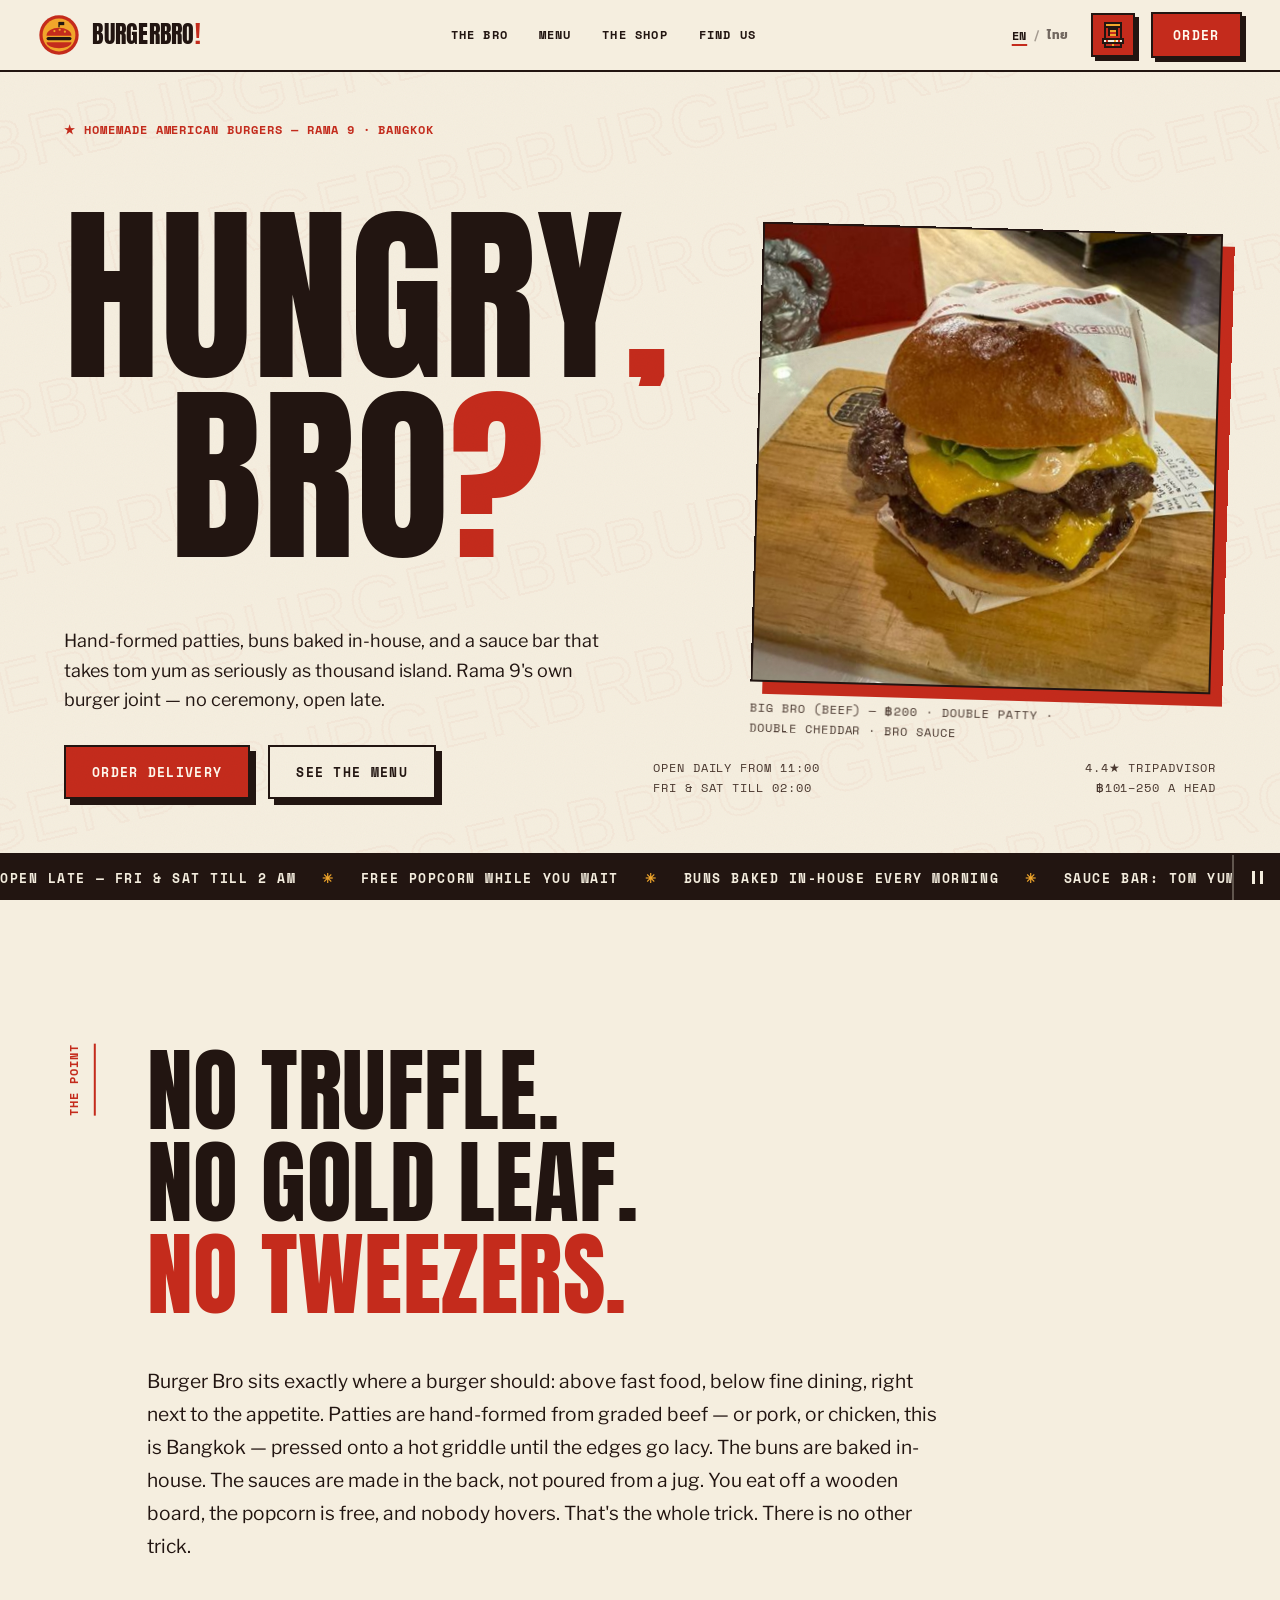
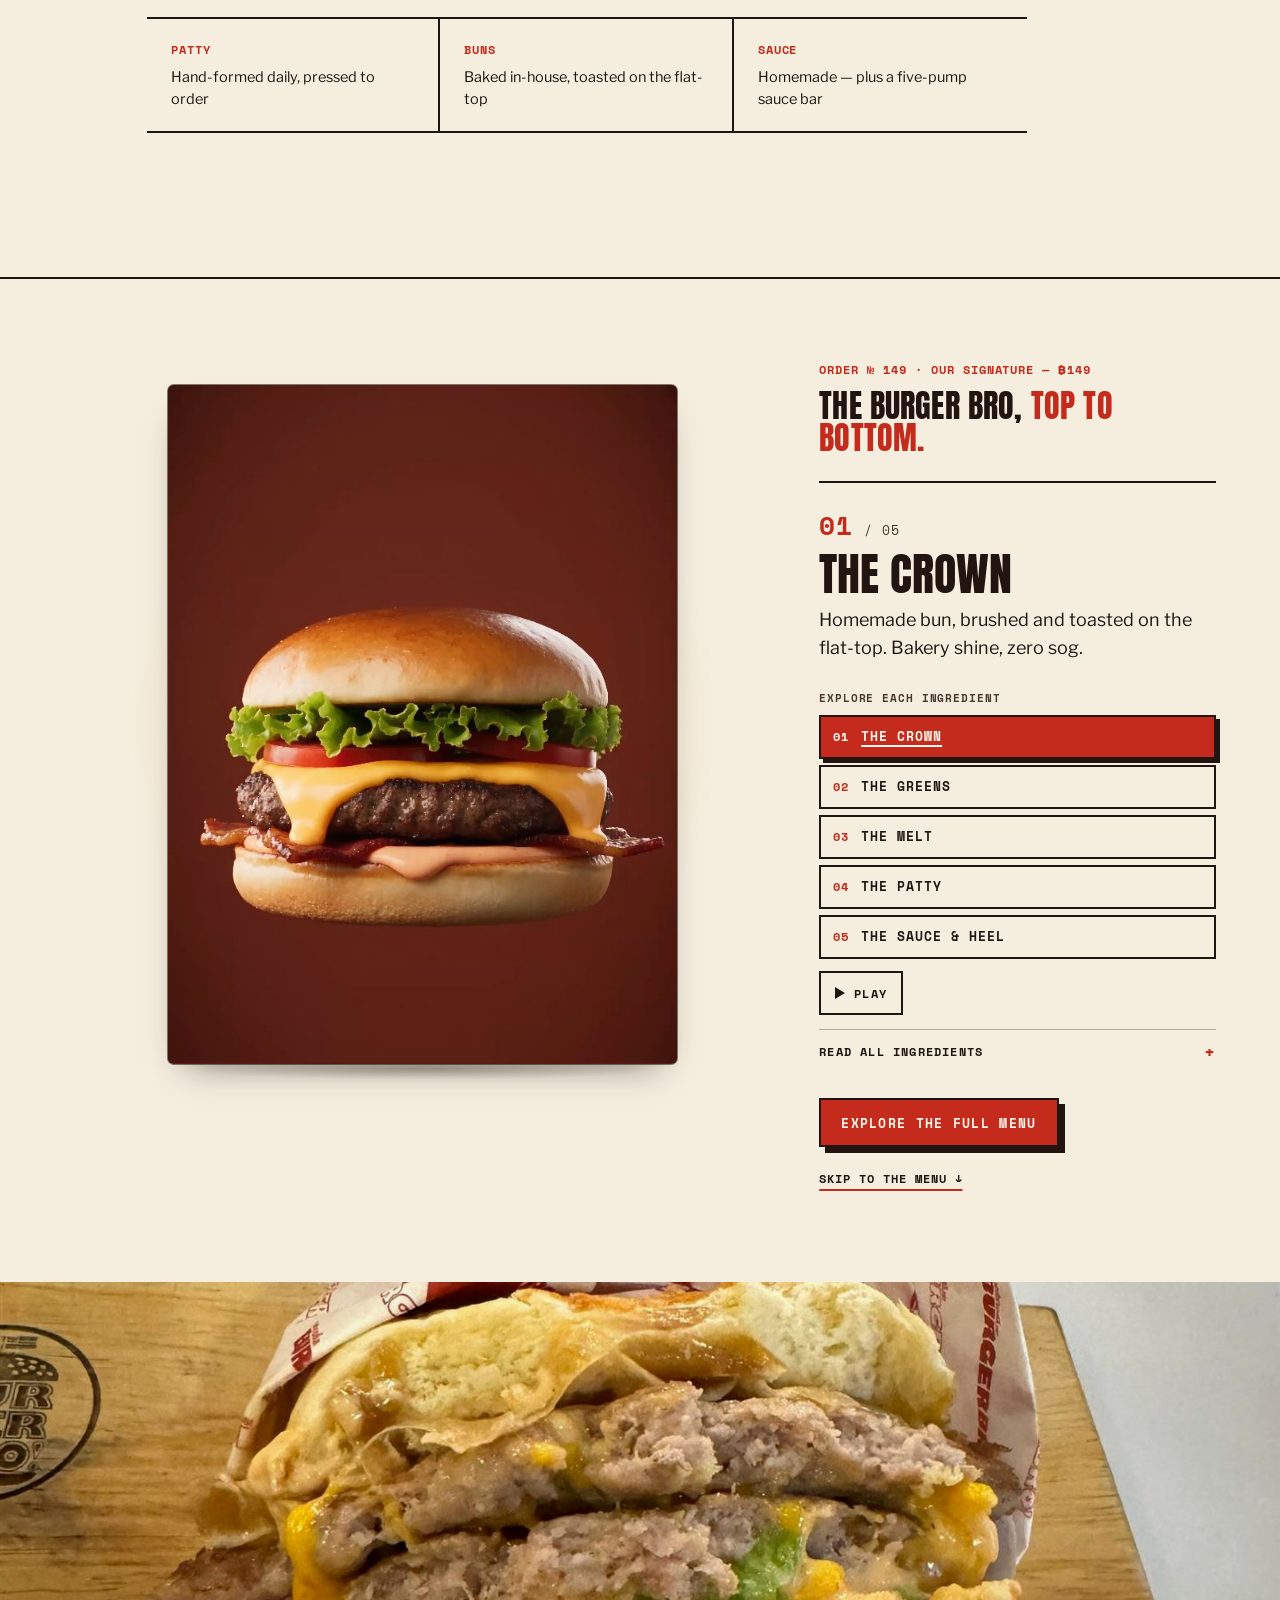
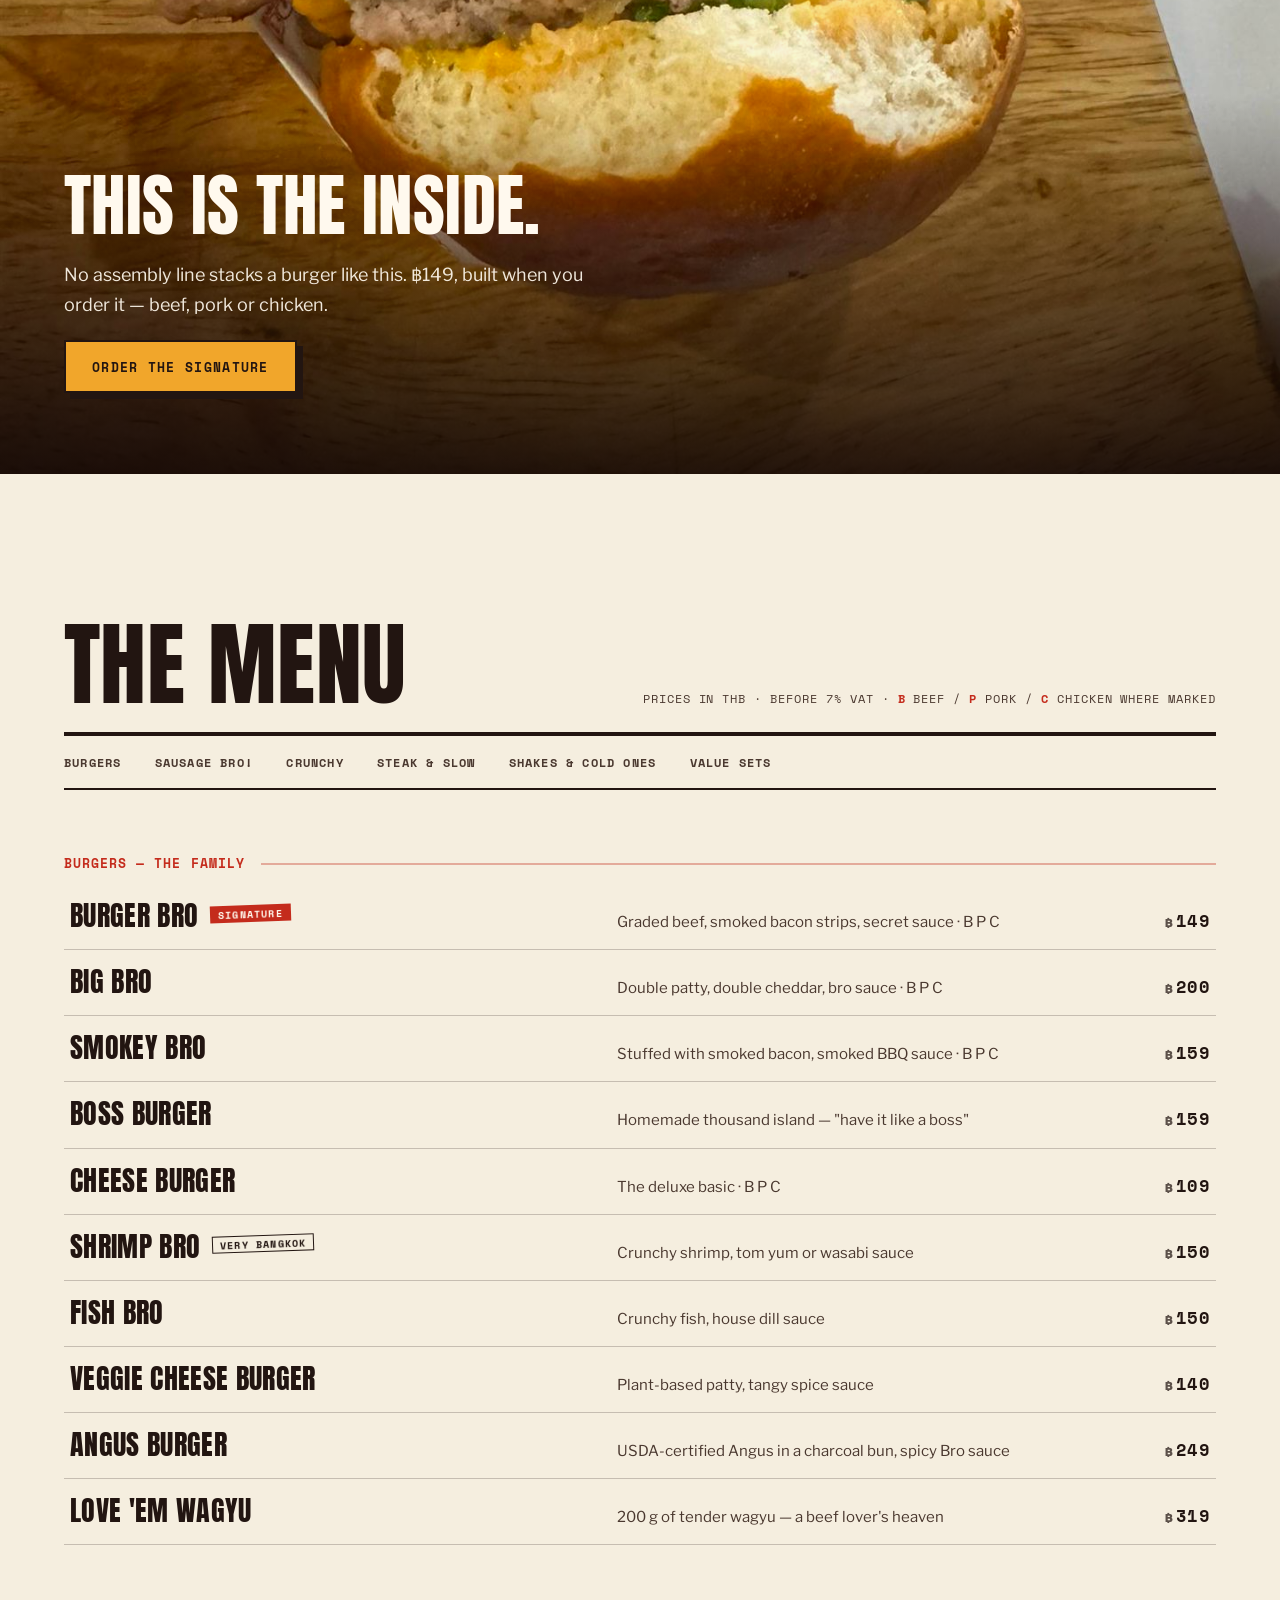
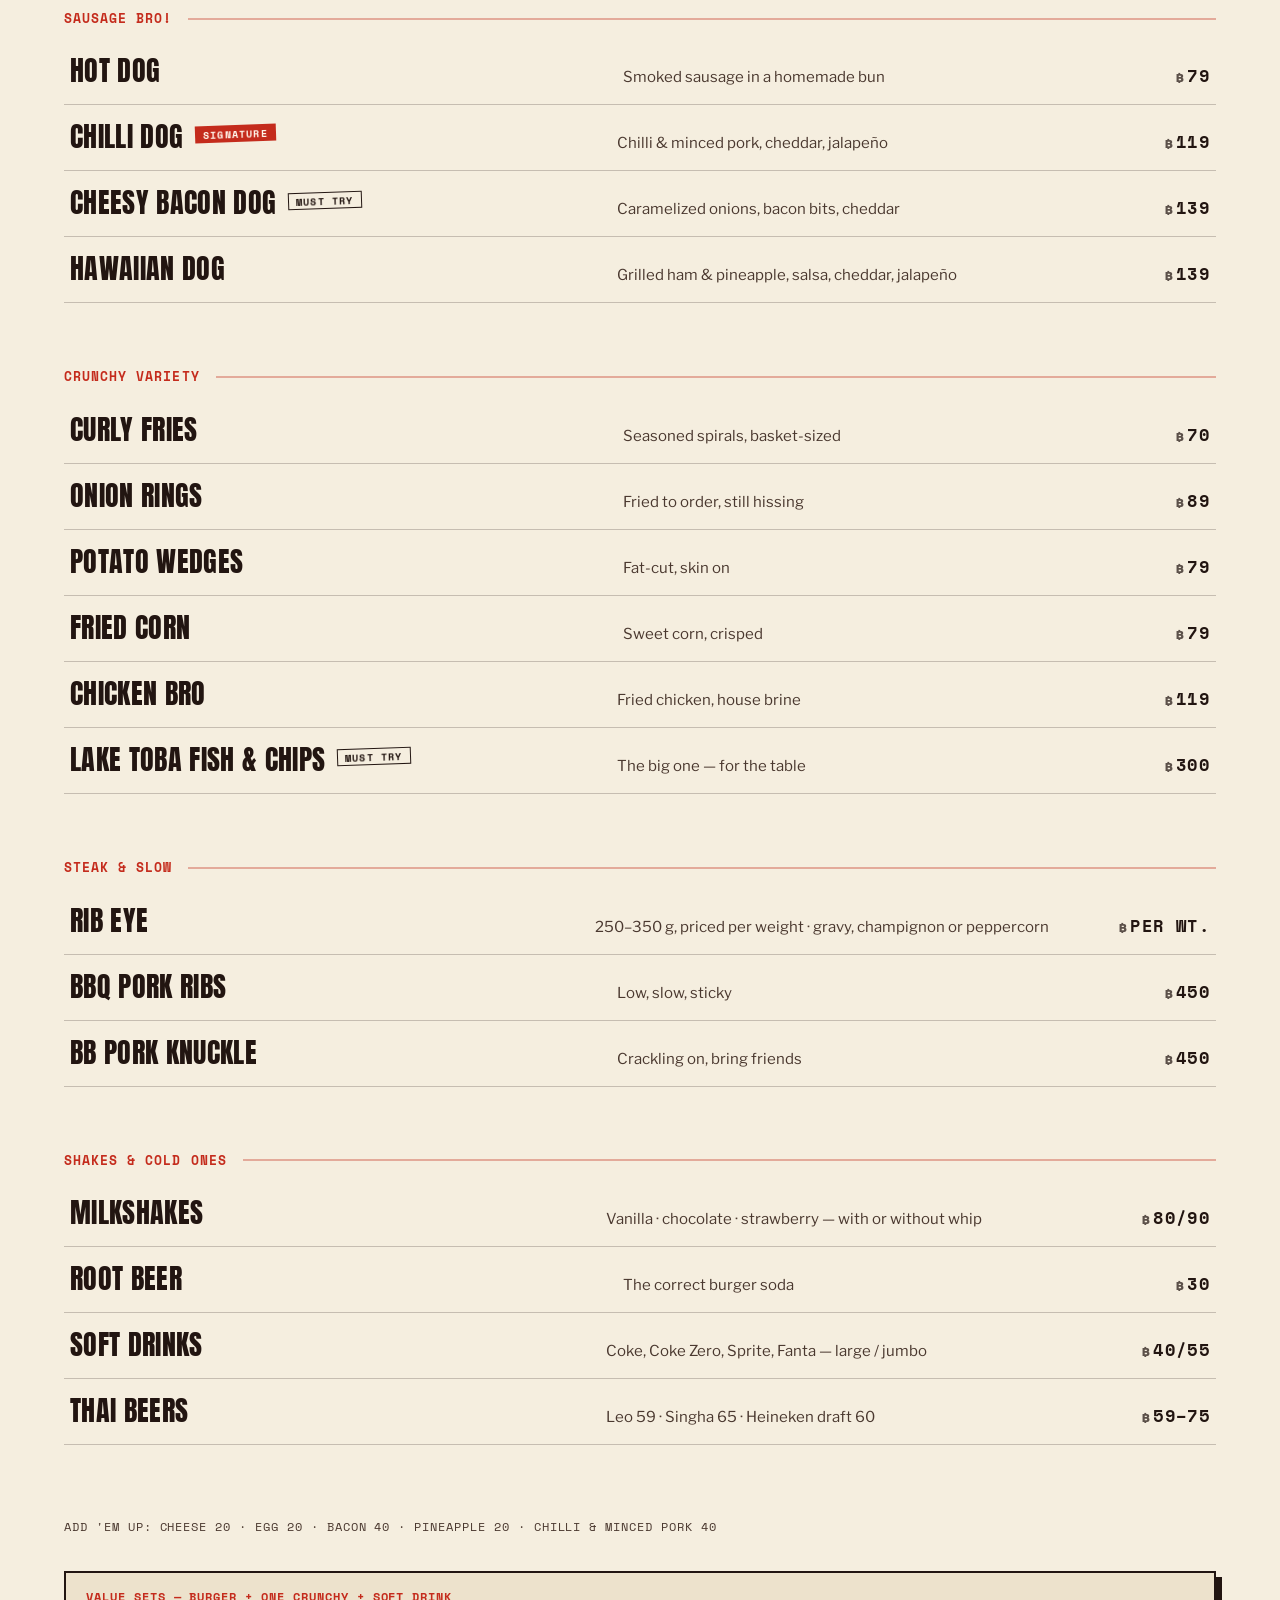
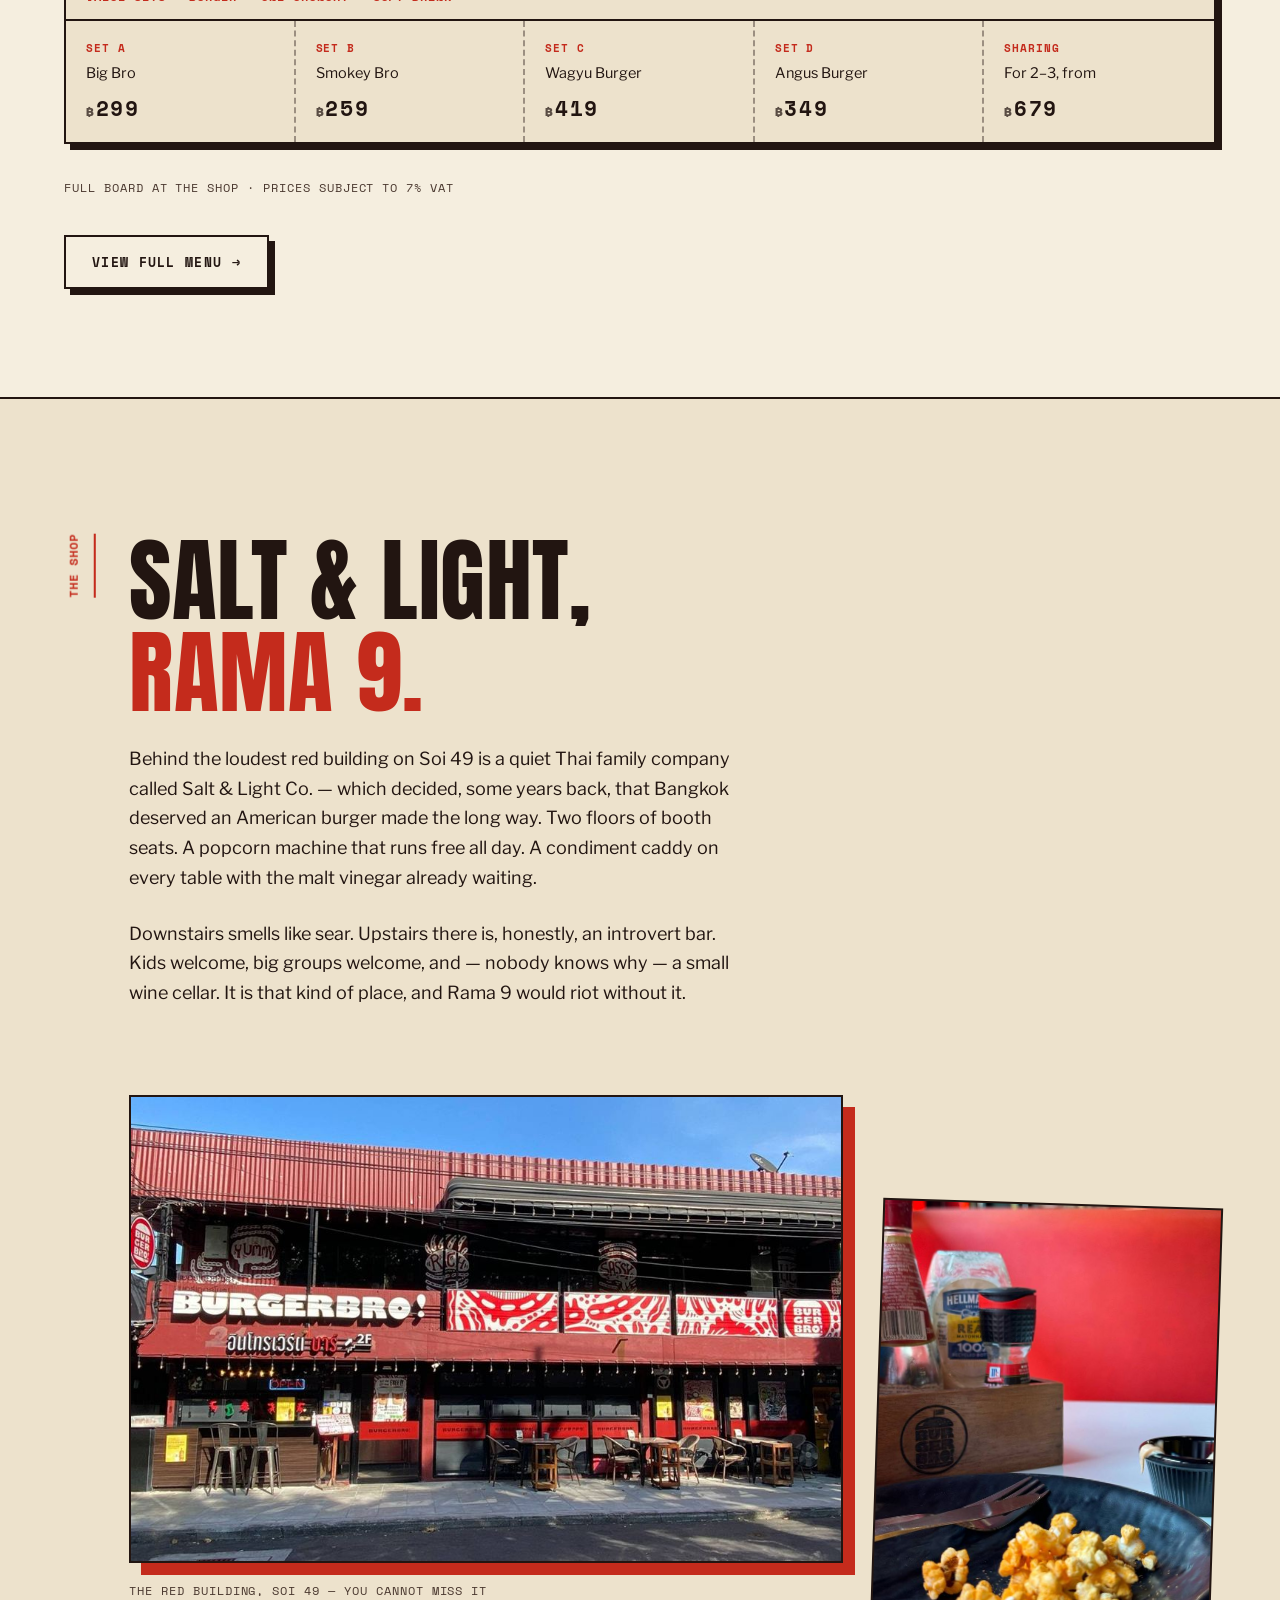
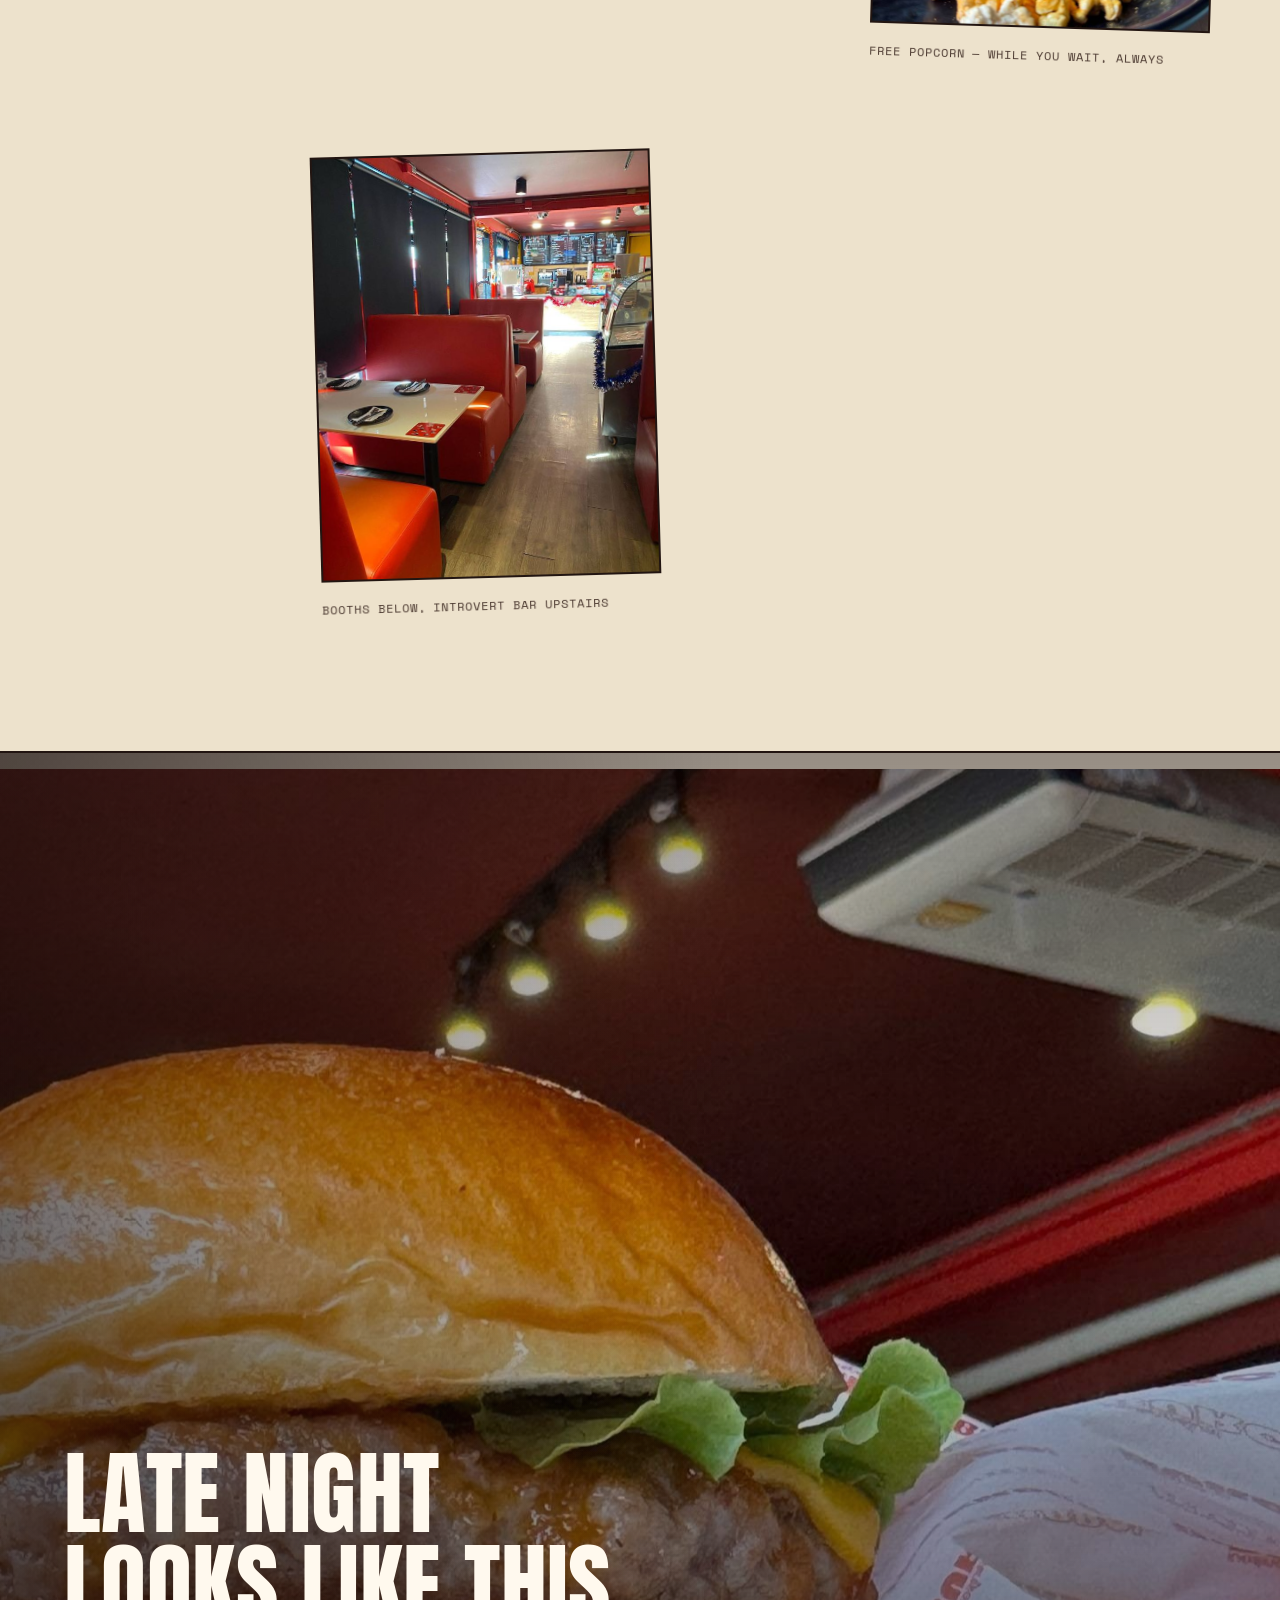
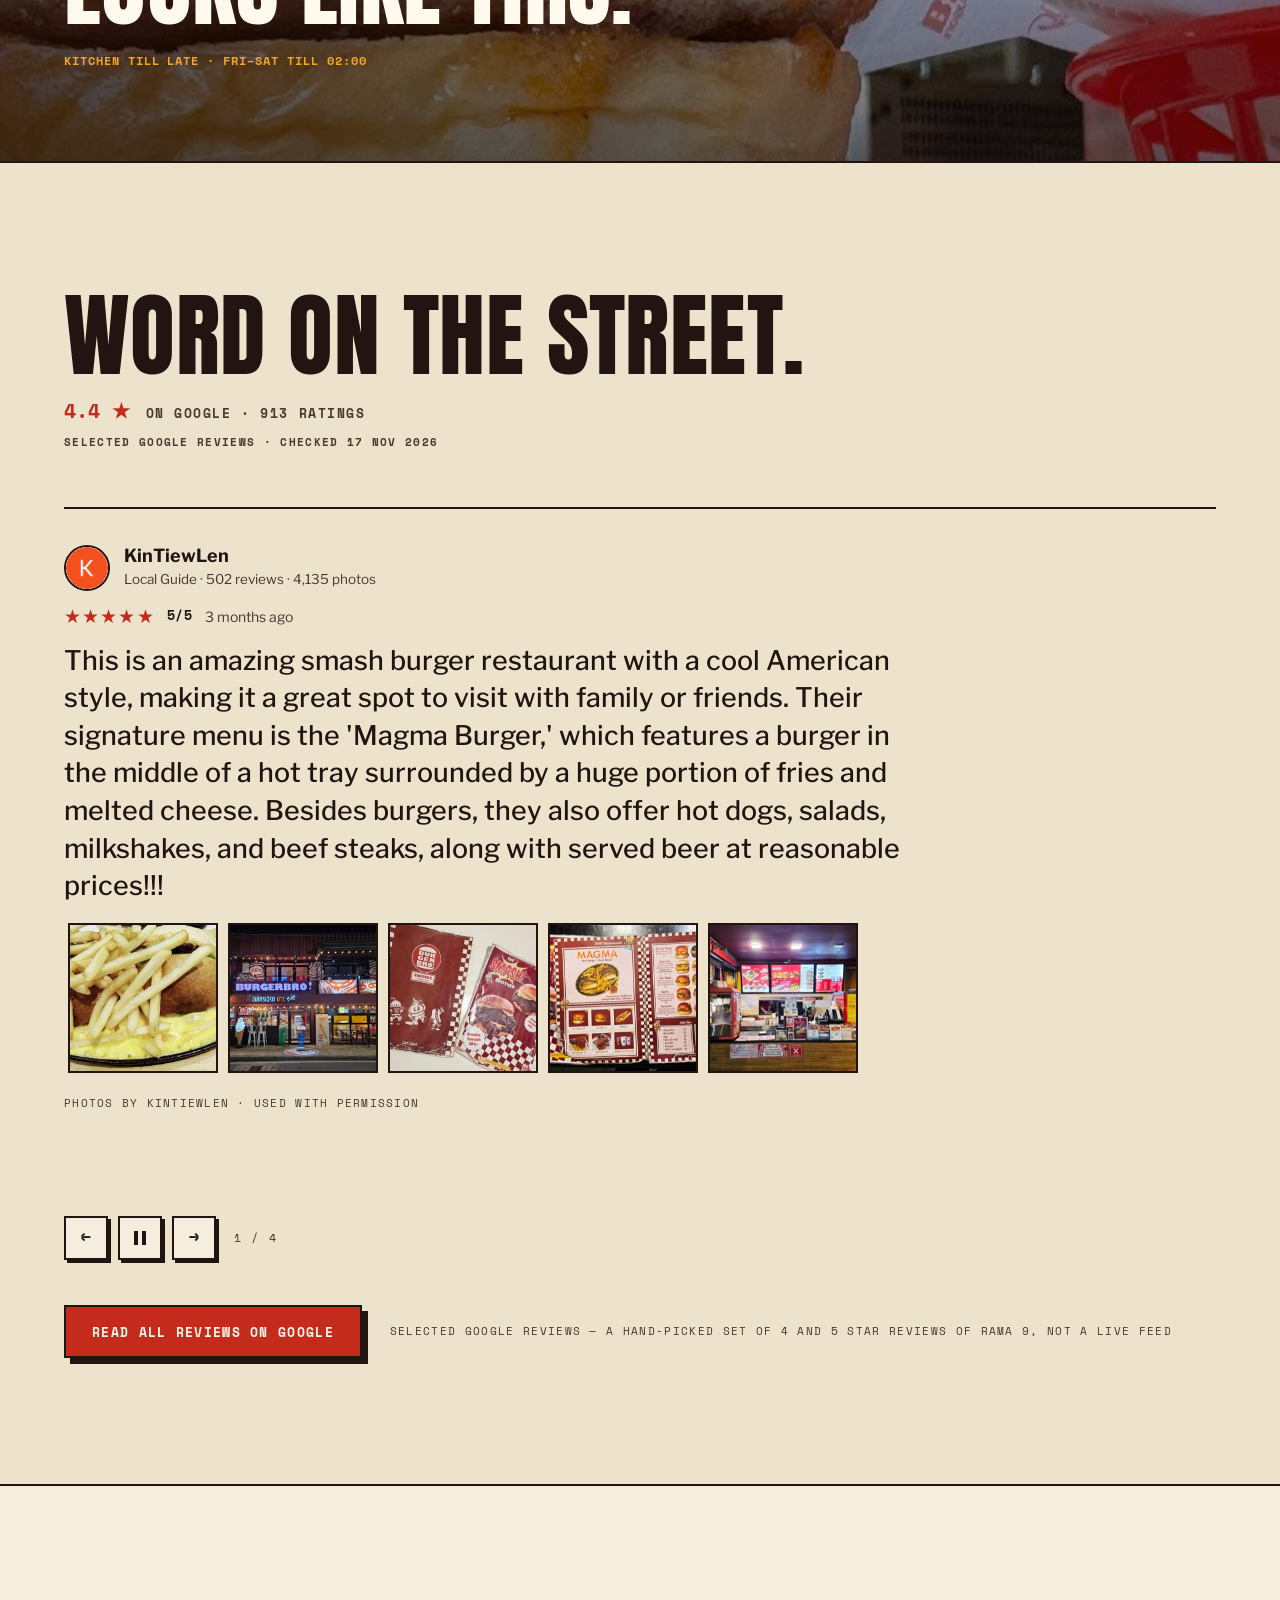
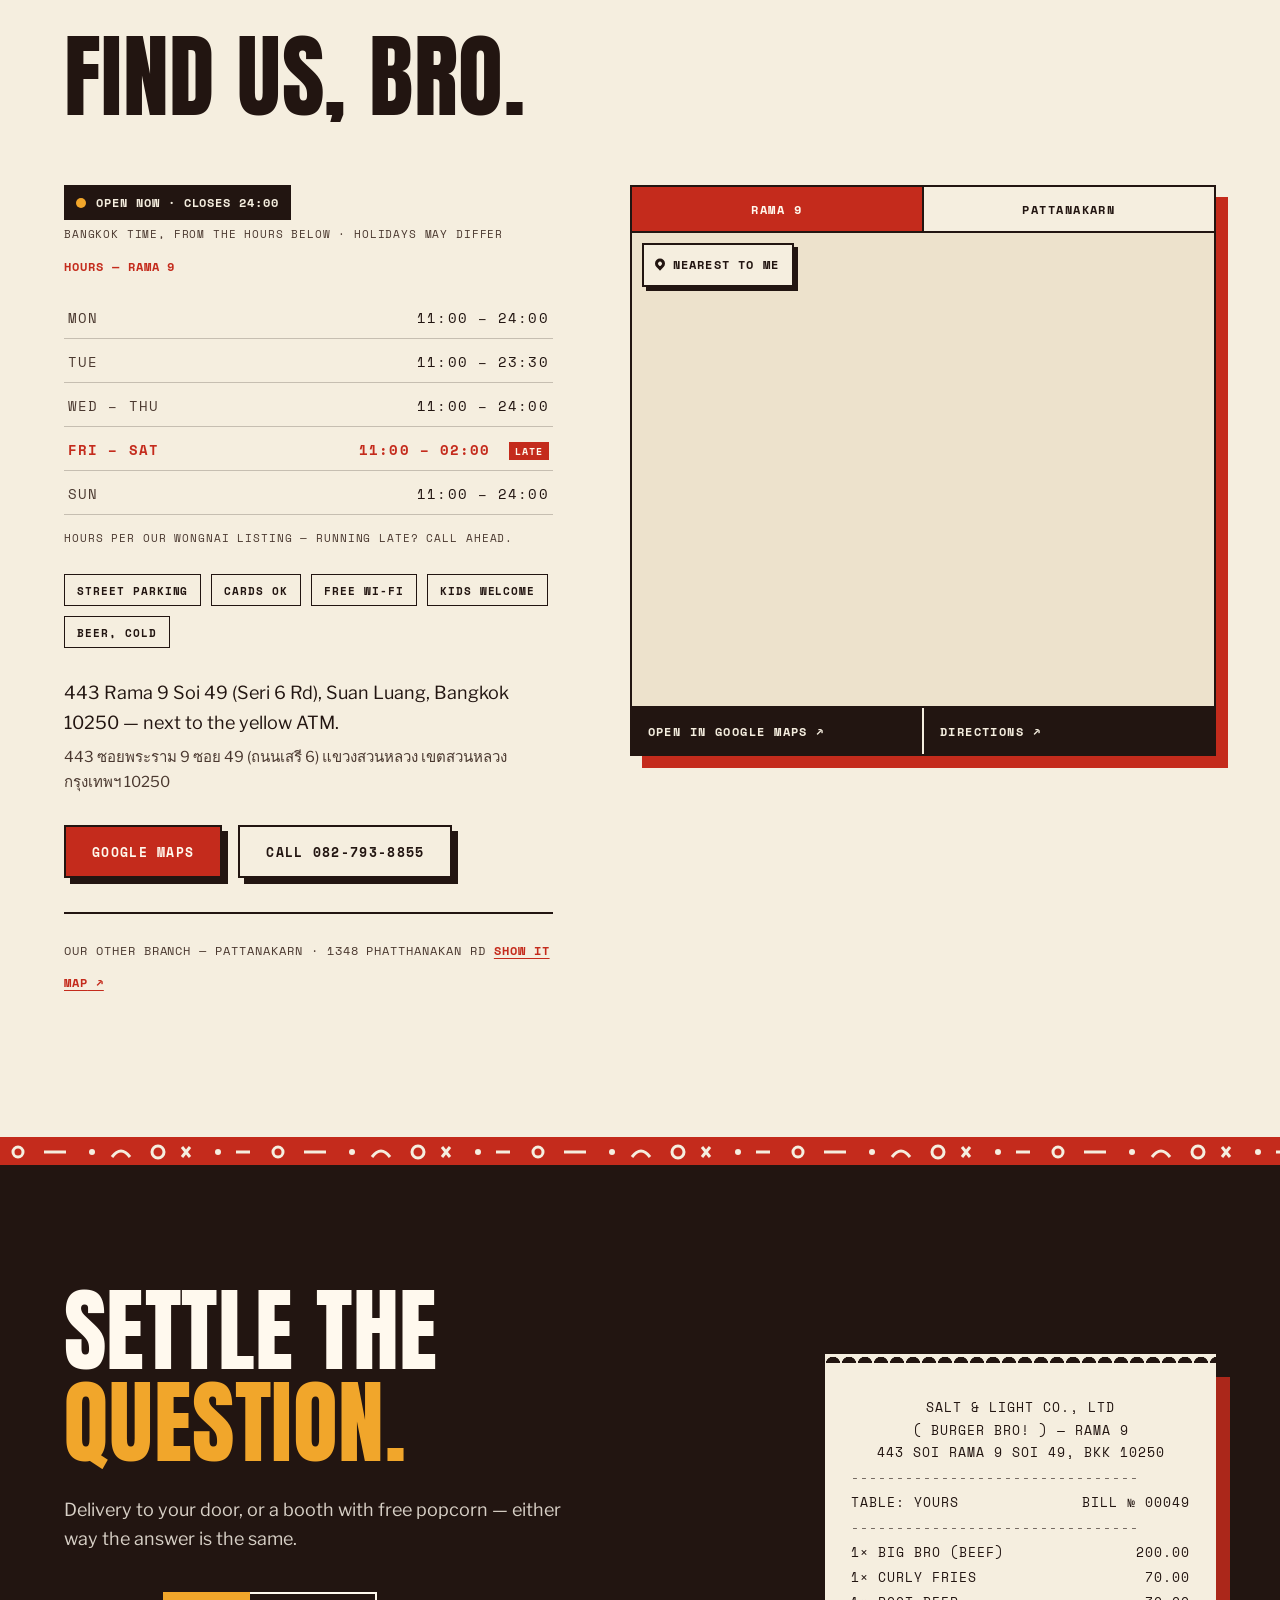
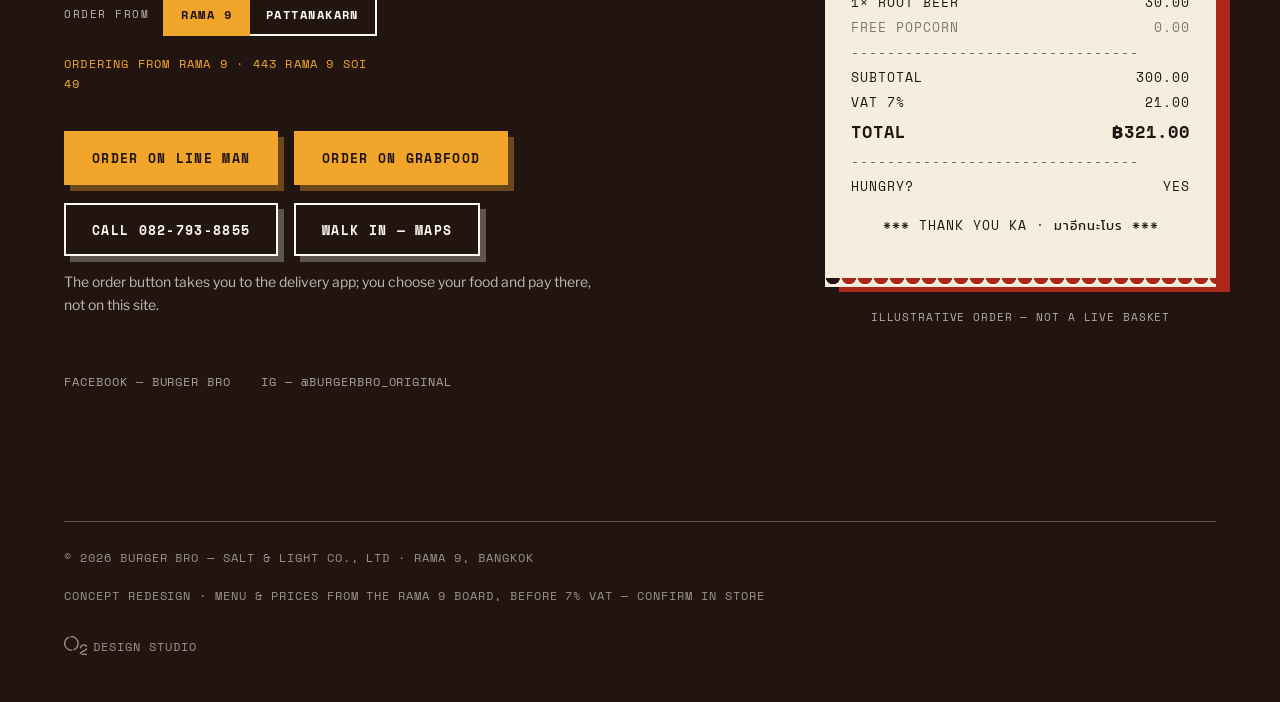
==== index.html @ cdf3b54e "Pattanakarn isn't on Grab (the owner, 21 Nov 2026): no Grab button for that branch on the home and m" ====
<!doctype html>
<html lang="en">
<head>
<meta charset="utf-8">
<meta name="bb-arcade-play" content="https://play.burgerbrobangkok.com/">
<meta name="viewport" content="width=device-width, initial-scale=1">
<meta name="color-scheme" content="light">
<title data-th="Burger Bro! เบอร์เกอร์โบร — เบอร์เกอร์อเมริกันโฮมเมด พระราม 9 และพัฒนาการ กรุงเทพฯ">Burger Bro! — homemade American burgers on Rama 9 &amp; Pattanakarn, Bangkok</title>
<meta name="description" content="Homemade American burgers on Rama 9 Soi 49 and Phatthanakan Rd, Bangkok: hand-formed patties, buns baked in-house and a five-pump sauce bar. Delivery on LINE MAN and GrabFood. Rama 9 opens daily from 11:00, Fri–Sat till 02:00." data-th="เบอร์เกอร์อเมริกันโฮมเมดในซอยพระราม 9 ซอย 49 และสาขาถนนพัฒนาการ กรุงเทพฯ เนื้อบดปั้นมือทีละก้อน ขนมปังอบเองในร้าน และซอสบาร์ห้าหัวกด สั่งเดลิเวอรีผ่าน LINE MAN และ GrabFood สาขาพระราม 9 เปิดทุกวันตั้งแต่ 11:00 ศุกร์–เสาร์ถึงตีสอง">
<meta name="theme-color" content="#F5EEDF">
<meta property="og:type" content="website">
<meta property="og:site_name" content="Burger Bro!">
<meta property="og:locale" content="en_US" data-th="th_TH">
<meta property="og:title" content="Burger Bro! — homemade American burgers, Rama 9 &amp; Pattanakarn" data-th="Burger Bro! — เบอร์เกอร์อเมริกันโฮมเมด พระราม 9 และพัฒนาการ">
<meta property="og:description" content="Hand-formed patties, buns baked in-house, and a sauce bar that takes tom yum as seriously as thousand island." data-th="เนื้อบดปั้นมือทีละก้อน ขนมปังอบเองในร้าน และซอสบาร์ที่จริงจังกับต้มยำพอ ๆ กับเทาซันด์ไอส์แลนด์">
<meta property="og:image" content="https://burgerbrobangkok.com/media/big-bro-960.jpg">
<meta property="og:image:width" content="960">
<meta property="og:image:height" content="960">
<meta property="og:image:alt" content="Big Bro double cheeseburger on Burger Bro wrapper paper" data-th="Big Bro ชีสเบอร์เกอร์เนื้อสองชั้น บนกระดาษห่อของ Burger Bro">
<meta property="og:url" content="https://burgerbrobangkok.com/" data-th="https://burgerbrobangkok.com/?lang=th">
<meta name="twitter:card" content="summary_large_image">
<link rel="icon" href="media/favicon.svg" type="image/svg+xml">
<!-- one page, two languages: English at the plain address, Thai at ?lang=th (shared/site.js sets the head lines and the canonical before paint) -->
<link rel="alternate" hreflang="en" href="https://burgerbrobangkok.com/">
<link rel="alternate" hreflang="th" href="https://burgerbrobangkok.com/?lang=th">
<link rel="alternate" hreflang="x-default" href="https://burgerbrobangkok.com/">
<!-- shared with the full menu page: the language/branch resolver, branch data and bbTrack; it also sets <html lang> before paint -->
<script src="shared/site.js"></script>
<script>
/* before first paint: mark JS as available and skip the brand loader on repeat views within the same tab session */
(function (d) {
  var e = d.documentElement;
  e.classList.add("js");
  try {
    if (sessionStorage.getItem("bb-seen")) e.classList.add("no-loader");
    else sessionStorage.setItem("bb-seen", "1");
  } catch (err) {}
})(document);
</script>
<link rel="preconnect" href="https://fonts.googleapis.com">
<link rel="preconnect" href="https://fonts.gstatic.com" crossorigin>
<link href="https://fonts.googleapis.com/css2?family=Anton&family=Kanit:wght@400;500;600;700;800&family=Libre+Franklin:wght@400;500;600;700&family=Space+Mono:wght@400;700&display=swap" rel="stylesheet">
<script type="application/ld+json">
{"@context":"https://schema.org","@graph":[{"@type":"WebSite","@id":"https://burgerbrobangkok.com/#website","name":"Burger Bro!","alternateName":["Burger Bro","เบอร์เกอร์โบร"],"url":"https://burgerbrobangkok.com/","inLanguage":["en","th"],"publisher":{"@id":"https://burgerbrobangkok.com/#brand"}},
{"@type":"Organization","@id":"https://burgerbrobangkok.com/#brand","name":"Burger Bro!","alternateName":["Burger Bro","เบอร์เกอร์โบร"],"legalName":"Salt & Light Co., Ltd.","url":"https://burgerbrobangkok.com/","sameAs":["https://www.facebook.com/BurgerbroThailand/","https://www.instagram.com/burgerbro_original/"]},
{"@type":"Restaurant","@id":"https://burgerbrobangkok.com/#rama9","url":"https://burgerbrobangkok.com/","name":"Burger Bro! Rama 9","alternateName":"เบอร์เกอร์โบร พระราม 9","servesCuisine":["American","Burgers"],"priceRange":"฿101–250","image":["https://burgerbrobangkok.com/media/big-bro.jpg","https://burgerbrobangkok.com/media/bro-inside.jpg"],"hasMenu":"https://burgerbrobangkok.com/menu/","parentOrganization":{"@id":"https://burgerbrobangkok.com/#brand"},"acceptsReservations":false,"telephone":"+66-82-793-8855","address":{"@type":"PostalAddress","streetAddress":"443 Rama 9 Soi 49 (Seri 6 Rd), Suan Luang","addressLocality":"Bangkok","postalCode":"10250","addressCountry":"TH"},"geo":{"@type":"GeoCoordinates","latitude":13.7437797,"longitude":100.6320785},"hasMap":"https://maps.google.com/?cid=4340520789969302256","openingHoursSpecification":[{"@type":"OpeningHoursSpecification","dayOfWeek":["Monday","Wednesday","Thursday","Sunday"],"opens":"11:00","closes":"00:00"},
{"@type":"OpeningHoursSpecification","dayOfWeek":"Tuesday","opens":"11:00","closes":"23:30"},
{"@type":"OpeningHoursSpecification","dayOfWeek":["Friday","Saturday"],"opens":"11:00","closes":"02:00"}]},
{"@type":"Restaurant","@id":"https://burgerbrobangkok.com/#pattanakarn","url":"https://burgerbrobangkok.com/","name":"Burger Bro! Pattanakarn","alternateName":"เบอร์เกอร์โบร พัฒนาการ","servesCuisine":["American","Burgers"],"priceRange":"฿101–250","image":["https://burgerbrobangkok.com/media/big-bro.jpg","https://burgerbrobangkok.com/media/bro-inside.jpg"],"hasMenu":"https://burgerbrobangkok.com/menu/","parentOrganization":{"@id":"https://burgerbrobangkok.com/#brand"},"acceptsReservations":false,"address":{"@type":"PostalAddress","streetAddress":"1348 Phatthanakan Rd, Suan Luang","addressLocality":"Bangkok","addressCountry":"TH"},"geo":{"@type":"GeoCoordinates","latitude":13.7360497,"longitude":100.6234688},"hasMap":"https://maps.google.com/?cid=12405364053160930417"}]}
</script>
<style>
/* ============================================================
   BURGER BRO! — WRAPPED & PRESSED
   Greaseproof-paper editorial for Rama 9's burger joint.
   Palette, doodles and receipt language lifted from the shop's
   real trade dress (wrapper print, murals, POS slip).
   ============================================================ */

/* ---------- tokens ---------- */
:root {
  --paper: #F5EEDF;
  --paper-deep: #EDE2CC;
  --ink: #221511;
  --ink-soft: #4A382F;
  --red: #C42B1C;
  --red-hot: #E03A24;
  --oxblood: #6E150D;
  --oxblood-2: #4E0E08;
  --mustard: #F1A62B;
  --white: #FFF9EE;

  --font-display: "Anton", Impact, "Arial Narrow", sans-serif;
  --font-display-th: "Kanit", "Leelawadee UI", sans-serif;
  --font-body: "Libre Franklin", "Segoe UI", sans-serif;
  --font-th: "Kanit", "Leelawadee UI", sans-serif;
  --font-mono: "Space Mono", "Kanit", "Leelawadee UI", "Courier New", monospace;

  --fs-h1: clamp(72px, 15vw, 216px);
  --fs-h2: clamp(46px, 7.2vw, 106px);
  --fs-h3: clamp(30px, 4vw, 54px);
  --fs-body: clamp(16px, 1.05vw + 12px, 18px);
  --fs-mono: 12px;

  --e-out: cubic-bezier(.16, 1, .3, 1);
  --e-press: cubic-bezier(.34, 1.56, .44, 1);
  --t-fast: .22s;
  --t-ui: .42s;
  --t-slow: .85s;

  --gutter: clamp(20px, 5vw, 72px);
  --shadow-press: 6px 6px 0 var(--ink);

  /* interaction timing (hover / press) */
  --t-hover: .16s;
  --t-press: .09s;

  /* fixed-UI metrics used for sticky offsets and anchor clearance */
  --nav-h: 72px;
  --act-h: 0px;   /* the phone action row under the header (Order now + Win a coupon); 0 on wide screens */
  --stack-h: calc(var(--nav-h) + var(--act-h)); /* everything fixed at the top: sticky offsets and anchor clearance */
  --rail-h: 52px;

  /* stacking order, lowest to highest */
  --z-rail: 50;
  --z-float: 60;
  --z-grain: 70;
  --z-act: 85;
  --z-sheet: 90;
  --z-nav: 100;
  --z-loader: 150;
  --z-skip: 200;
}

/* ---------- base ---------- */
*, *::before, *::after { box-sizing: border-box; }
html { scroll-behavior: smooth; background: var(--paper); }
/* Past the middle of the page the root takes the footer's ink, so bouncing past the
   end (Mac trackpad, iPhone) shows dark, not a cream strip; the top keeps the paper. */
html.at-end { background: var(--ink); }
html, body { margin: 0; }
body {
  background: var(--paper);
  color: var(--ink);
  font-family: var(--font-body);
  font-size: var(--fs-body);
  line-height: 1.65;
  -webkit-font-smoothing: antialiased;
  overflow-x: clip;
}
body[data-lang="th"] { font-family: var(--font-th); }
img { display: block; max-width: 100%; height: auto; }
a { color: inherit; }
ul, ol { margin: 0; padding: 0; list-style: none; }
h1, h2, h3, p, figure { margin: 0; }
address { font-style: normal; }
::selection { background: var(--red); color: var(--white); }
:focus-visible { outline: 3px dashed currentColor; outline-offset: 3px; }

.container { width: min(100% - (var(--gutter) * 2), 1400px); margin-inline: auto; }
[id] { scroll-margin-top: calc(var(--stack-h) + 12px); }
.vh { position: absolute; width: 1px; height: 1px; margin: -1px; padding: 0; border: 0; overflow: hidden; clip-path: inset(50%); white-space: nowrap; }
.mono { font-family: var(--font-mono); font-size: var(--fs-mono); letter-spacing: .08em; text-transform: uppercase; }

/* paper grain over everything */
body::after {
  content: "";
  position: fixed; inset: 0;
  pointer-events: none;
  z-index: var(--z-grain);
  opacity: .05;
  mix-blend-mode: multiply;
  background-image: url("data:image/svg+xml,%3Csvg xmlns='http://www.w3.org/2000/svg' width='180' height='180'%3E%3Cfilter id='n'%3E%3CfeTurbulence type='fractalNoise' baseFrequency='.9' numOctaves='2'/%3E%3C/filter%3E%3Crect width='180' height='180' filter='url(%23n)' opacity='.8'/%3E%3C/svg%3E");
}

.skip {
  position: fixed; top: 10px; left: 10px; z-index: var(--z-skip);
  background: var(--ink); color: var(--white);
  font-family: var(--font-mono); font-size: 12px; letter-spacing: .08em;
  padding: 10px 16px; transform: translateY(-260%);
  transition: transform var(--t-fast);
}
.skip:focus { transform: none; }

/* ---------- headings ---------- */
.h2, .hero-h, .h3 {
  font-family: var(--font-display);
  font-weight: 400;
  text-transform: uppercase;
  line-height: .92;
  letter-spacing: .005em;
}
body[data-lang="th"] .h2, body[data-lang="th"] .hero-h, body[data-lang="th"] .h3 {
  font-family: var(--font-display-th);
  font-weight: 800;
  line-height: 1.08;
  letter-spacing: 0;
}
.h2 { font-size: var(--fs-h2); }
.h3 { font-size: var(--fs-h3); }
.h2-light, .h3-light { color: var(--white); }
.l-red { color: var(--red); }
.l-mustard { color: var(--mustard); }

/* line masks */
.lm { display: block; overflow: hidden; padding-block: .04em; }
.l { display: block; }
.js-anim .lm .l { transform: translateY(118%) scaleY(1.1); transform-origin: top left; }
.js-anim .lm .l.is-in { transform: none; transition: transform var(--t-slow) var(--e-out); }

.fade-up { }
.js-anim .fade-up { opacity: 0; transform: translateY(26px); }
.js-anim .fade-up.is-in { opacity: 1; transform: none; transition: opacity .55s ease, transform .6s var(--e-out); }

.rail {
  writing-mode: vertical-rl;
  transform: rotate(180deg);
  color: var(--red);
  border-left: 2px solid var(--red);
  padding-left: 10px;
  align-self: start;
  font-weight: 700;
}
.rail-light { color: var(--mustard); border-color: var(--mustard); }

/* ---------- buttons / tags / frames ---------- */
.btn {
  display: inline-block;
  font-family: var(--font-mono); font-size: 13px; font-weight: 700;
  letter-spacing: .1em; text-transform: uppercase; text-decoration: none;
  color: var(--ink); background: var(--paper);
  border: 2px solid var(--ink);
  padding: 15px 26px 13px;
  box-shadow: var(--shadow-press);
  transition: transform var(--t-hover) var(--e-press), box-shadow var(--t-hover) var(--e-press), background var(--t-hover), color var(--t-hover);
}
.btn:hover { transform: translate(2px, 2px); box-shadow: 4px 4px 0 var(--ink); }
.btn:active { transform: translate(6px, 6px); box-shadow: 0 0 0 var(--ink); transition-duration: var(--t-press); }
.btn-red { background: var(--red); color: var(--white); }
.btn-red:hover { background: var(--red-hot); }
.btn-mustard { background: var(--mustard); color: var(--ink); }
.btn-ghost { background: transparent; color: var(--white); border-color: var(--white); box-shadow: 6px 6px 0 rgba(255, 249, 238, .28); }
.btn-ghost:hover { box-shadow: 4px 4px 0 rgba(255, 249, 238, .28); }
.btn-ghost:active { box-shadow: 0 0 0 rgba(255, 249, 238, .28); }

.tag {
  display: inline-block;
  font-family: var(--font-mono); font-style: normal; font-size: 10px; font-weight: 700;
  letter-spacing: .12em;
  border: 1.5px solid var(--ink);
  padding: 3px 7px 1px;
  margin-left: 12px;
  vertical-align: middle;
  transform: translateY(-4px) rotate(-2deg);
  background: var(--paper);
}
.tag-red { background: var(--red); color: var(--white); border-color: var(--red); }

.frame { position: relative; }
.frame img { border: 2px solid var(--ink); }
.frame-red img { box-shadow: 12px 12px 0 var(--red); }
.frame-mustard img { box-shadow: 12px 12px 0 var(--mustard); }
.frame figcaption { margin-top: 18px; color: var(--ink-soft); }

/* ============================================================
   LOADER
   ============================================================ */
.loader {
  position: fixed; inset: 0; z-index: var(--z-loader);
  background: var(--red);
  display: none; place-items: center;
  transition: transform .6s var(--e-out);
}
html.js:not(.no-loader) .loader { display: grid; animation: loaderFailsafe .01s 3.2s forwards; }
@keyframes loaderFailsafe { to { transform: translateY(-101%); visibility: hidden; } }
.loader.is-done { transform: translateY(-101%); }
.loader-inner { text-align: center; color: var(--white); }
.loader-stamp {
  font-family: var(--font-display);
  font-size: clamp(64px, 12vw, 140px);
  line-height: .9; text-transform: uppercase;
  transform-origin: center bottom;
  animation: stampIn .55s var(--e-press) both;
}
.loader-meta { margin-top: 22px; color: var(--mustard); }
@keyframes stampIn {
  0% { transform: translateY(-40px) scaleY(1.4); opacity: 0; }
  60% { transform: translateY(0) scaleY(.9); opacity: 1; }
  100% { transform: none; opacity: 1; }
}

/* ============================================================
   NAV
   ============================================================ */
.nav {
  position: fixed; top: 0; left: 0; right: 0; z-index: var(--z-nav);
  display: flex; align-items: center; justify-content: space-between;
  gap: 20px;
  padding: 0 clamp(16px, 3vw, 40px);
  height: 72px;
  background: var(--paper);
  border-bottom: 2px solid var(--ink);
  transition: transform var(--t-ui) var(--e-out);
}
.nav.is-hidden { transform: translateY(-101%); }
.nav-brand {
  display: flex; align-items: center; gap: 12px;
  text-decoration: none;
}
.nav-badge { width: 42px; height: 42px; transition: transform var(--t-fast) var(--e-press); }
.nav-brand:hover .nav-badge { transform: rotate(-8deg) scale(1.06); }
.nav-brand-word {
  font-family: var(--font-display);
  font-size: 24px; letter-spacing: .01em;
  color: var(--ink);
}
.nav-brand-word em { font-style: normal; color: var(--red); }
.nav-links { display: flex; gap: clamp(16px, 2.4vw, 34px); }
.nav-links a {
  position: relative;
  font-family: var(--font-mono); font-size: 12px; font-weight: 700;
  letter-spacing: .1em; text-transform: uppercase; text-decoration: none;
  padding: 6px 0;
}
.nav-links a::after {
  content: ""; position: absolute; left: 0; right: 100%; bottom: 0;
  height: 3px; background: var(--red);
  transition: right var(--t-fast) var(--e-out);
}
.nav-links a:hover::after, .nav-links a:focus-visible::after { right: 0; }
.nav-right { display: flex; align-items: center; gap: 16px; }
.nav-order { padding: 11px 20px 9px; box-shadow: 4px 4px 0 var(--ink); }
.nav-order:hover { box-shadow: 2px 2px 0 var(--ink); }

.lang {
  display: flex; gap: 6px; align-items: baseline;
  background: none; border: 0; cursor: pointer;
  font-family: var(--font-mono); font-size: 12px; font-weight: 700;
  letter-spacing: .06em; color: var(--ink); padding: 6px 2px;
}
.lang-opt { opacity: .62; transition: opacity .2s; }
.lang-opt.is-on { opacity: 1; text-decoration: underline; text-underline-offset: 4px; text-decoration-thickness: 2px; text-decoration-color: var(--red); }
.lang-sep { opacity: .38; }

.burger-btn {
  display: none;
  flex-direction: column; gap: 7px; justify-content: center;
  width: 44px; height: 44px; padding: 8px;
  background: none; border: 2px solid var(--ink); cursor: pointer;
}
.burger-btn span { height: 3px; background: var(--ink); transition: transform var(--t-fast) var(--e-out); }
.burger-btn[aria-expanded="true"] span:first-child { transform: translateY(5px) rotate(45deg); }
.burger-btn[aria-expanded="true"] span:last-child { transform: translateY(-5px) rotate(-45deg); }

.sheet {
  position: fixed; inset: 0; z-index: var(--z-sheet);
  background: var(--red);
  color: var(--white);
  display: flex; flex-direction: column; justify-content: center; gap: 40px;
  padding: 100px var(--gutter) 48px;
  transform: translateY(-102%);
  transition: transform .55s var(--e-out);
  visibility: hidden;
}
.sheet.is-open { transform: none; visibility: visible; }
.sheet-links { display: flex; flex-direction: column; gap: 6px; }
.sheet-links a {
  display: flex; align-items: baseline; gap: 18px;
  font-family: var(--font-display); font-size: clamp(40px, 10vw, 64px);
  text-transform: uppercase; text-decoration: none; line-height: 1.12;
}
body[data-lang="th"] .sheet-links a { font-family: var(--font-display-th); font-weight: 800; }
.sheet-links a em { font-style: normal; font-size: 13px; color: var(--mustard); }
.sheet-order { background: var(--mustard); color: var(--ink); border-color: var(--ink); }
.sheet-acts { display: flex; flex-wrap: wrap; gap: 14px; align-items: center; }
.sheet-arcade { display: inline-flex; align-items: center; gap: 10px; background: var(--paper); color: var(--ink); cursor: pointer; }
.sheet-meta { color: var(--white); opacity: .8; }

/* beta: the arcade is open to testers only; the tag goes when it opens to everyone */

/* ---------- arcade entry: the emblem (desktop), the action row (phones) ----------
   every entry is a <button data-arcade-open>; the script loads the arcade only on a press */
.arcade-ico { display: block; width: 22px; height: 26px; flex: none; image-rendering: pixelated; }
.nav-arcade {
  position: relative;
  display: inline-flex; align-items: center; justify-content: center; gap: 8px;
  min-width: 44px; height: 44px; padding: 0 9px;
  background: var(--red); color: var(--white);
  border: 2px solid var(--ink); box-shadow: 4px 4px 0 var(--ink);
  cursor: pointer;
  transition: transform var(--t-hover) var(--e-press), box-shadow var(--t-hover) var(--e-press), background var(--t-hover);
}
.nav-arcade:hover { transform: translate(2px, 2px); box-shadow: 2px 2px 0 var(--ink); background: var(--red-hot); }
.nav-arcade:active { transform: translate(4px, 4px); box-shadow: 0 0 0 var(--ink); transition-duration: var(--t-press); }
.nav-arcade-txt {
  font-family: var(--font-mono); font-size: 11px; font-weight: 700; letter-spacing: .1em; text-transform: uppercase;
  white-space: nowrap;
}
body[data-lang="th"] .nav-arcade-txt { font-family: var(--font-th); font-size: 13px; letter-spacing: .02em; }
/* pointer screens: the words are a tooltip under the emblem — shown on hover and on keyboard focus,
   placed outside the button's box and click-through, so it never moves the header or takes a click */
@media (hover: hover) {
  .nav-arcade-txt {
    position: absolute; top: calc(100% + 12px); left: 50%;
    padding: 7px 11px 6px;
    color: var(--white); background: var(--ink);
    pointer-events: none;
    opacity: 0; visibility: hidden; transform: translate(-50%, -4px);
    transition: opacity var(--t-hover) ease, transform var(--t-hover) var(--e-out), visibility 0s linear var(--t-hover);
  }
  .nav-arcade-txt::before { content: ""; position: absolute; left: 50%; top: -6px; margin-left: -6px; border: 6px solid transparent; border-top: 0; border-bottom-color: var(--ink); }
  .nav-arcade:hover .nav-arcade-txt, .nav-arcade:focus-visible .nav-arcade-txt {
    opacity: 1; visibility: visible; transform: translate(-50%, 0); transition-delay: 0s;
  }
}
.nav-arcade[aria-busy="true"], .mob-act-arcade[aria-busy="true"], .sheet-arcade[aria-busy="true"] { cursor: progress; }
.nav-arcade[aria-busy="true"] .arcade-ico, .mob-act-arcade[aria-busy="true"] .arcade-ico, .sheet-arcade[aria-busy="true"] .arcade-ico { animation: arcadeBusy .7s steps(2, end) infinite; }
@keyframes arcadeBusy { 50% { opacity: .35; } }
/* no arcade server configured (static hosting): no entry at all, Order now takes the row */
html:not(.bb-arcade) [data-arcade-open] { display: none !important; }
html:not(.bb-arcade) .mob-act-order { flex: 1 1 auto; }


.mob-act { display: none; }
@media (max-width: 900px) {
  .mob-act {
    position: fixed; top: 0; left: 0; right: 0; z-index: var(--z-act);
    display: flex; gap: 10px; align-items: center;
    height: var(--act-h);
    padding: 6px max(14px, env(safe-area-inset-right)) 10px max(14px, env(safe-area-inset-left));
    background: var(--paper);
    border-bottom: 2px solid var(--ink);
    transform: translateY(var(--nav-h));
    transition: transform var(--t-ui) var(--e-out);
  }
  html.nav-hidden .mob-act { transform: none; } /* the header slides away; the row stays, at the top */
  body.bba-open .mob-act { display: none; }
  .mob-act .btn {
    display: inline-flex; align-items: center; justify-content: center; gap: 8px;
    min-height: 44px; padding: 0 12px; font-size: 12px; letter-spacing: .08em;
    box-shadow: 4px 4px 0 var(--ink); white-space: nowrap;
  }
  .mob-act .btn:hover { box-shadow: 2px 2px 0 var(--ink); }
  .mob-act-order { flex: 0 1 auto; }
  .mob-act-arcade { flex: 1 1 auto; cursor: pointer; }
  .mob-act-arcade .arcade-ico { width: 18px; height: 21px; }
  body[data-lang="th"] .mob-act .btn { font-family: var(--font-th); font-size: 14px; letter-spacing: .02em; }
}

/* a short message from the page (e.g. the arcade could not load) */
.bb-toast {
  position: fixed; left: 50%; bottom: max(20px, env(safe-area-inset-bottom)); z-index: var(--z-loader);
  max-width: min(420px, calc(100vw - 32px));
  padding: 12px 16px 11px;
  font-family: var(--font-mono); font-size: 12px; font-weight: 700; letter-spacing: .06em;
  color: var(--white); background: var(--ink); border: 2px solid var(--ink); box-shadow: 5px 5px 0 var(--red);
  transform: translateX(-50%);
}
.bb-toast[hidden] { display: none; }
.btn[hidden] { display: none; } /* a delivery app a branch is not on (Pattanakarn has no Grab) */
body[data-lang="th"] .bb-toast { font-family: var(--font-th); font-size: 14px; letter-spacing: 0; }
html.bb-quiet .marquee-track { animation-play-state: paused; } /* the arcade is open: decorative motion rests */

/* ============================================================
   HERO
   ============================================================ */
.hero {
  position: relative;
  min-height: 100svh;
  display: flex; flex-direction: column; justify-content: flex-end;
  padding-top: 120px;
  overflow: clip;
}
.hero-wm {
  position: absolute; inset: -20%;
  pointer-events: none;
  opacity: .035;
  transform: rotate(-13deg);
  background-image: url("data:image/svg+xml,%3Csvg xmlns='http://www.w3.org/2000/svg' width='420' height='132'%3E%3Ctext x='0' y='84' font-family='Impact, sans-serif' font-size='72' letter-spacing='2' fill='none' stroke='%23C42B1C' stroke-width='2'%3EBURGERBRO!%3C/text%3E%3C/svg%3E");
}
.hero-grid {
  position: relative;
  display: grid;
  grid-template-columns: repeat(12, 1fr);
  grid-template-rows: auto auto auto;
  column-gap: clamp(12px, 2vw, 28px);
  align-items: end;
  flex: 1;
}
.hero-kicker {
  grid-column: 1 / 8; grid-row: 1;
  align-self: start;
  color: var(--red); font-weight: 700;
  margin-bottom: clamp(20px, 4vh, 48px);
}
.hero-h {
  grid-column: 1 / 10; grid-row: 2;
  font-size: var(--fs-h1);
  line-height: .86;
  position: relative; z-index: 2;
}
body[data-lang="th"] .hero-h { font-size: clamp(56px, 11vw, 160px); line-height: 1.04; }
.hero-h em { font-style: normal; color: var(--red); }
.l-ind { padding-left: .55em; }
.hero-side {
  grid-column: 8 / 13; grid-row: 1 / 4;
  position: relative; z-index: 1;
  justify-self: end; align-self: center;
  width: min(100%, 460px);
  transform: rotate(1.6deg);
}
.hero-fig { overflow: hidden; border: 2px solid var(--ink); box-shadow: 12px 12px 0 var(--red); }
.hero-fig img { aspect-ratio: 1; object-fit: cover; object-position: 66% 47%; transform: scale(1.22); border: 0; box-shadow: none; }
.hero-cap { margin-top: 16px; color: var(--ink-soft); max-width: 46ch; }
.hero-foot {
  grid-column: 1 / 7; grid-row: 3;
  display: flex; flex-direction: column; gap: 30px;
  padding: clamp(28px, 5vh, 56px) 0 clamp(30px, 6vh, 64px);
}
.hero-sub { max-width: 46ch; }
.hero-cta { display: flex; gap: 18px; flex-wrap: wrap; }
.hero-meta {
  grid-row: 3; align-self: end;
  padding-bottom: clamp(30px, 6vh, 64px);
  color: var(--ink-soft); line-height: 1.7;
}
.hero-meta-a { grid-column: 7 / 9; }
.hero-meta-b { grid-column: 11 / 13; text-align: right; }

/* marquee */
.marquee {
  border-top: 2px solid var(--ink);
  background: var(--ink); color: var(--paper);
  overflow: hidden;
  padding: 13px 0 11px;
}
.marquee-track { display: flex; width: max-content; }
.mq-anim .marquee-track { animation: marquee 30s linear infinite; }
.marquee-run {
  display: flex; align-items: center; gap: 26px;
  padding-right: 26px;
  font-family: var(--font-mono); font-size: 13px; font-weight: 700;
  letter-spacing: .12em; text-transform: uppercase;
  white-space: nowrap;
}
.marquee-run i { font-style: normal; color: var(--mustard); }
@keyframes marquee { to { transform: translateX(-50%); } }

/* ============================================================
   MANIFESTO
   ============================================================ */
.man { padding: clamp(90px, 16vh, 170px) 0; }
.man-grid {
  display: grid;
  grid-template-columns: auto 1fr;
  gap: clamp(24px, 4vw, 72px);
}
.man-body { max-width: 880px; }
.man-p {
  margin-top: clamp(30px, 5vh, 54px);
  font-size: clamp(18px, 1.5vw, 23px);
  line-height: 1.72;
  max-width: 62ch;
}
.man-stats {
  margin-top: clamp(36px, 6vh, 64px);
  display: grid;
  grid-template-columns: repeat(3, minmax(0, 1fr));
  gap: 0;
  border-block: 2px solid var(--ink);
}
.man-stats li {
  padding: 22px 24px 20px;
  border-right: 2px solid var(--ink);
  display: flex; flex-direction: column; gap: 8px;
  font-size: 14.5px; line-height: 1.5;
}
.man-stats li:last-child { border-right: 0; }
.man-stats em { font-style: normal; color: var(--red); font-weight: 700; }

/* ============================================================
   THE BRO — sticky descent
   ============================================================ */
.bro {
  position: relative;
  background: var(--paper);
  color: var(--ink);
  border-top: 2px solid var(--ink);
}
/* the track: only a pinned story is taller than its stage (height set by the script, about three usable screens) */
.bro-zone { position: relative; }
.bro-stage { position: relative; }
.bro-grid {
  display: grid;
  grid-template-columns: minmax(0, 1fr) var(--bro-copy-w, clamp(320px, 31vw, 460px));
  gap: clamp(24px, 3vw, 56px);
  align-items: center;
  padding-block: clamp(56px, 9vh, 110px);
}
/* pinned (wide, tall enough, motion allowed, content fits): the stage holds still under the header */
.bro.is-pinned .bro-stage {
  position: sticky; top: 0;
  height: 100vh; height: 100svh;
  padding-top: var(--stack-h);
  display: flex; align-items: stretch;
}
.bro.is-pinned .bro-grid { width: min(100% - (var(--gutter) * 2), 1800px); height: 100%; padding-block: clamp(14px, 2.4vh, 28px); }
.bro-media {
  position: relative;
  min-width: 0; min-height: 0;
  height: var(--bro-media-h, min(78vh, 900px));
  display: grid; place-items: center;
}
.bro.is-pinned .bro-media { height: 100%; }
/* light: a soft, static cream-and-mustard glow behind the burger; texture: the page's own paper grain */
.bro-glow {
  position: absolute; inset: -6% -4%;
  background:
    radial-gradient(closest-side, rgba(241, 166, 43, .22), rgba(241, 166, 43, .08) 55%, transparent 78%),
    radial-gradient(closest-side, rgba(255, 249, 238, .9), transparent 70%);
  pointer-events: none;
}
/* the photograph: sized by the script with ONE scale from both axes (contain), never stretched */
.bro-photo {
  position: relative; z-index: 1;
  width: var(--bro-photo-w, 300px); height: var(--bro-photo-h, 400px);
  border-radius: 6px;
  overflow: hidden;
  background: #5a1a12;
  box-shadow: 0 0 0 1px rgba(34, 21, 17, .55), 0 18px 34px -18px rgba(34, 21, 17, .55);
}
.bro-poster, .bro-canvas { position: absolute; inset: 0; width: 100%; height: 100%; display: block; border: 0; }
.bro-canvas { opacity: 0; }
.bro.has-seq .bro-canvas { opacity: 1; }
.bro.has-seq .bro-poster { visibility: hidden; }
/* grounding: a soft shadow on the paper under the photograph */
.bro-shadow {
  position: absolute; z-index: 0; left: 50%; top: calc(50% + var(--bro-photo-h, 400px) / 2 - 6px);
  width: calc(var(--bro-photo-w, 300px) * .9); height: 22px; transform: translateX(-50%);
  background: radial-gradient(closest-side, rgba(34, 21, 17, .28), transparent);
  pointer-events: none;
}
.bro-copy { min-width: 0; display: flex; flex-direction: column; align-items: flex-start; }
.bro.is-pinned .bro-copy { max-height: 100%; }
.bro-kicker { color: var(--red); font-weight: 700; }
.bro-h {
  margin-top: 10px;
  font-family: var(--font-display); font-weight: 400; text-transform: uppercase;
  font-size: clamp(26px, 2.5vw, 38px); line-height: 1; letter-spacing: .005em;
}
body[data-lang="th"] .bro-h { font-family: var(--font-display-th); font-weight: 800; line-height: 1.2; }
.bro-active {
  width: 100%; margin-top: clamp(16px, 3vh, 30px);
  padding-top: clamp(14px, 2.4vh, 22px);
  border-top: 2px solid var(--ink);
  min-height: var(--bro-active-h, 0px); /* the tallest description, so the controls below do not jump */
}
.bro-count { color: var(--ink-soft); font-size: 13px; }
.bro-count b { font-size: 26px; color: var(--red); margin-right: 2px; }
.bro-active-t {
  margin-top: 4px;
  font-family: var(--font-display); font-weight: 400; text-transform: uppercase;
  font-size: clamp(34px, 3.6vw, 56px); line-height: .98;
}
body[data-lang="th"] .bro-active-t { font-family: var(--font-display-th); font-weight: 800; line-height: 1.15; }
.bro-active-p { margin-top: 10px; max-width: 42ch; font-size: clamp(16px, .45vw + 12.5px, 18px); line-height: 1.55; color: var(--ink); }
.bro-active.is-swap .bro-active-t, .bro-active.is-swap .bro-active-p { animation: broSwap .16s ease-out both; }
@keyframes broSwap { from { opacity: .35; transform: translateY(4px); } to { opacity: 1; transform: none; } }
.bro-ch-label { margin-top: clamp(16px, 3vh, 28px); font-size: 11px; color: var(--ink-soft); font-weight: 700; }
.bro-chapters { width: 100%; margin-top: 8px; display: grid; gap: 6px; counter-reset: none; }
.bro-ch {
  width: 100%; min-height: 44px;
  display: flex; align-items: center; gap: 12px;
  padding: 8px 12px;
  font: inherit; text-align: left; color: var(--ink);
  background: var(--paper); border: 2px solid var(--ink); cursor: pointer;
  transition: background var(--t-hover), color var(--t-hover), transform var(--t-press);
}
.bro-ch:hover { background: var(--white); }
.bro-ch:active { transform: translateY(1px); }
.bro-ch:focus-visible { outline: 3px dashed var(--ink); outline-offset: 3px; }
.bro-ch-n { font-size: 12px; font-weight: 700; color: var(--red); }
.bro-ch-t { font-family: var(--font-mono); font-size: 12.5px; font-weight: 700; letter-spacing: .08em; text-transform: uppercase; }
body[data-lang="th"] .bro-ch-t { font-family: var(--font-th); font-size: 15px; letter-spacing: .01em; text-transform: none; }
/* the selected chapter: solid red, its number, and a rule — not colour alone */
.bro-ch[aria-current="step"] { background: var(--red); color: var(--white); box-shadow: 4px 4px 0 var(--ink); }
.bro-ch[aria-current="step"] .bro-ch-n { color: var(--white); }
.bro-ch[aria-current="step"] .bro-ch-t { text-decoration: underline; text-decoration-thickness: 2px; text-underline-offset: 4px; }
.bro-play {
  margin-top: 12px; min-height: 44px; padding: 0 14px;
  display: inline-flex; align-items: center; gap: 9px;
  font-size: 12px; font-weight: 700; letter-spacing: .1em; text-transform: uppercase;
  color: var(--ink); background: var(--paper); border: 2px solid var(--ink); cursor: pointer;
}
.bro-play[hidden] { display: none; }
.bro-play-i { width: 0; height: 0; border-block: 6px solid transparent; border-left: 10px solid currentColor; }
.bro-play[aria-pressed="true"] .bro-play-i { width: 10px; height: 12px; border: 0; border-inline: 3.5px solid currentColor; }
body[data-lang="th"] .bro-play { font-family: var(--font-th); font-size: 14px; letter-spacing: .02em; }
.bro-all { width: 100%; margin-top: 14px; border-top: 1.5px solid rgba(34, 21, 17, .3); }
.bro-all summary {
  min-height: 44px; display: flex; align-items: center; justify-content: space-between; gap: 10px;
  font-size: 12px; font-weight: 700; letter-spacing: .1em; text-transform: uppercase; cursor: pointer; list-style: none;
}
.bro-all summary::-webkit-details-marker { display: none; }
.bro-all summary::after { content: "+"; font-size: 18px; color: var(--red); }
.bro-all[open] summary::after { content: "–"; }
body[data-lang="th"] .bro-all summary { font-family: var(--font-th); font-size: 14px; letter-spacing: .02em; }
.bro-list { display: flex; flex-direction: column; gap: 14px; padding-bottom: 6px; }
.bro-step h4 { font-family: var(--font-display); font-weight: 400; text-transform: uppercase; font-size: 22px; line-height: 1.05; }
body[data-lang="th"] .bro-step h4 { font-family: var(--font-display-th); font-weight: 700; }
.bro-step p { margin-top: 4px; max-width: 44ch; font-size: 16px; line-height: 1.55; }
.bro-acts { margin-top: clamp(14px, 2.6vh, 24px); display: flex; flex-wrap: wrap; align-items: center; gap: 10px 22px; }
.bro-full { padding: 13px 20px 11px; }
.bro.is-pinned .bro-all[open] { max-height: none; }

/* normal flow, narrow: media above copy */
.bro.is-stack .bro-grid { grid-template-columns: minmax(0, 1fr); }
.bro.is-stack .bro-copy { max-width: 560px; }
.bro.is-stack .bro-chapters { grid-template-columns: repeat(auto-fit, minmax(150px, 1fr)); }
.bro.is-stack .bro-ch { justify-content: flex-start; }
/* on a phone the picture stays in view (sticky under the header stack) while the chapters are chosen;
   the page itself scrolls normally and no text is ever held inside it */
.bro.is-stack .bro-media { position: sticky; top: var(--stack-h); z-index: 2; background: var(--paper); transition: top var(--t-ui) var(--e-out); }
html.nav-hidden .bro.is-stack .bro-media { top: var(--act-h); }
.bro:not(.is-pinned):not(.is-stack) .bro-media { position: sticky; top: calc(var(--stack-h) + 8px); align-self: start; }
html.nav-hidden .bro:not(.is-pinned):not(.is-stack) .bro-media { top: calc(var(--act-h) + 8px); }
.bro.is-stack .bro-ch, .bro.is-stack .bro-play, .bro.is-stack .bro-all summary { scroll-margin-top: calc(var(--stack-h) + var(--bro-media-h, 300px) + 12px); }
.bro.is-stack .bro-grid { padding-top: clamp(28px, 5vh, 48px); row-gap: 16px; }
.bro.is-stack .bro-kicker, .bro.is-stack .bro-h { order: 0; }
.bro.is-stack .bro-ch-label { order: 1; margin-top: 14px; }
.bro.is-stack .bro-chapters { order: 2; }
.bro.is-stack .bro-play { order: 3; }
.bro.is-stack .bro-active { order: 4; }
.bro.is-stack .bro-all { order: 5; }
.bro.is-stack .bro-acts { order: 6; }

.bro-end { position: relative; }
.bro-end-fig img { width: 100%; height: min(88svh, 860px); object-fit: cover; object-position: center 86%; filter: saturate(1.06) contrast(1.04) brightness(.97); }
.bro-end::after {
  content: ""; position: absolute; inset: 0;
  background: linear-gradient(180deg, transparent 52%, rgba(20, 8, 5, .9) 100%);
}
.bro-end-copy {
  position: absolute; bottom: clamp(40px, 9vh, 100px); left: 50%;
  transform: translateX(-50%);
  z-index: 2;
  display: flex; flex-direction: column; align-items: flex-start; gap: 20px;
}
.bro-end-copy p { max-width: 44ch; color: rgba(255, 249, 238, .92); }
.bro-end .h3 { font-size: clamp(38px, 5.4vw, 78px); }

/* ============================================================
   MENU
   ============================================================ */
.menu { padding: clamp(90px, 16vh, 170px) 0 clamp(70px, 12vh, 130px); position: relative; }
.menu-head {
  display: flex; align-items: baseline; justify-content: space-between;
  gap: 24px; flex-wrap: wrap;
  border-bottom: 4px solid var(--ink);
  padding-bottom: 22px;
}
.menu-note { color: var(--ink-soft); }
.menu-note b { color: var(--red); }
.menu-group { margin-top: clamp(40px, 7vh, 72px); }
.menu-gtitle {
  color: var(--red); font-weight: 700; font-size: 13px;
  display: flex; align-items: center; gap: 16px;
}
body[data-lang="th"] .menu-gtitle { font-size: 15px; letter-spacing: .04em; }
.menu-gtitle::after { content: ""; flex: 1; height: 2px; background: var(--red); opacity: .35; }
.menu-list { margin-top: 10px; }
.mrow {
  position: relative;
  display: grid;
  grid-template-columns: minmax(0, 5fr) minmax(0, 5fr) auto;
  gap: 8px 24px;
  align-items: baseline;
  padding: 16px 6px 14px;
  border-bottom: 1.5px solid rgba(34, 21, 17, .22);
  transition: background var(--t-fast), padding var(--t-fast) var(--e-out);
}
.mrow:hover { background: rgba(196, 43, 28, .05); }
.mrow-name {
  font-family: var(--font-display);
  font-size: clamp(21px, 2.2vw, 31px);
  text-transform: uppercase; letter-spacing: .012em; line-height: 1.1;
}
body[data-lang="th"] .mrow-name { font-family: var(--font-display-th); font-weight: 600; }
.mrow-desc { color: var(--ink-soft); font-size: 15px; }
.mrow-price { font-size: 17px; font-weight: 700; justify-self: end; white-space: nowrap; }
.mrow-price::before { content: "฿"; font-size: 12px; margin-right: 2px; opacity: .72; }

.mrow-thumb {
  grid-row: 1 / 3; grid-column: 4;
  width: 74px; height: 74px; object-fit: cover;
  border: 2px solid var(--ink);
  align-self: center;
}
.mrow-drop { display: none; }

.mrow-float {
  position: fixed; z-index: var(--z-float); top: 0; left: 0;
  width: 290px; height: 218px;
  pointer-events: none;
  opacity: 0;
  transform: scale(.86) rotate(-3deg);
  transition: opacity .28s ease, transform .32s var(--e-press);
}
.mrow-float.is-on { opacity: 1; transform: rotate(2deg); }
.mrow-float img {
  width: 100%; height: 100%; object-fit: cover;
  border: 2px solid var(--ink);
  box-shadow: 10px 10px 0 var(--red);
}

.menu-foot { margin-top: clamp(48px, 8vh, 84px); display: flex; flex-direction: column; gap: 34px; }
.menu-foot > .mono { color: var(--ink-soft); }
.menu-sets { border: 2px solid var(--ink); box-shadow: var(--shadow-press); background: var(--paper-deep); }
.menu-sets-t { padding: 14px 20px 12px; border-bottom: 2px solid var(--ink); font-weight: 700; color: var(--red); }
.sets-row { display: grid; grid-template-columns: repeat(5, 1fr); }
.set-stub {
  padding: 18px 20px 16px;
  border-right: 2px dashed rgba(34, 21, 17, .4);
  display: flex; flex-direction: column; gap: 5px;
  font-size: 14.5px;
}
.set-stub:last-child { border-right: 0; }
.set-stub em { font-style: normal; font-size: 11px; color: var(--red); font-weight: 700; }
.set-stub b { font-size: 21px; }
.set-stub b::before { content: "฿"; font-size: 12px; opacity: .72; }
.menu-vat { color: var(--ink-soft); }

/* ============================================================
   STORY
   ============================================================ */
.story { background: var(--paper-deep); padding: clamp(90px, 15vh, 160px) 0; border-block: 2px solid var(--ink); }
.story-grid {
  display: grid;
  grid-template-columns: auto repeat(12, 1fr);
  gap: clamp(18px, 2.6vw, 40px);
}
.story-grid > .rail { grid-column: 1; grid-row: 1; }
.story-copy { grid-column: 2 / 9; grid-row: 1; max-width: 640px; }
.story-copy p { margin-top: 26px; max-width: 58ch; }
.story-fig-a { grid-column: 2 / 10; grid-row: 2; margin-top: clamp(30px, 6vh, 64px); }
.story-fig-b { grid-column: 10 / 14; grid-row: 2; margin-top: clamp(110px, 18vh, 190px); transform: rotate(1.8deg); }
.story-fig-c { grid-column: 4 / 8; grid-row: 3; margin-top: clamp(30px, 6vh, 60px); transform: rotate(-1.6deg); }
.story-fig-a img { aspect-ratio: 16 / 10.5; object-fit: cover; }
.story-fig-b img, .story-fig-c img { aspect-ratio: 4 / 5; object-fit: cover; }

/* ============================================================
   CINEMA BREAK
   ============================================================ */
.cinema { position: relative; height: 112svh; overflow: clip; }
.cinema-media { position: absolute; inset: 0; }
.cinema-media img {
  width: 100%; height: 118%;
  object-fit: cover; object-position: center 38%;
  will-change: transform;
}
.cinema::after {
  content: ""; position: absolute; inset: 0;
  background:
    linear-gradient(90deg, rgba(20, 8, 5, .55), transparent 58%),
    linear-gradient(180deg, rgba(20, 8, 5, .42), rgba(20, 8, 5, .08) 42%, rgba(20, 8, 5, .6));
}
.cinema-copy {
  position: absolute; left: 50%; bottom: clamp(44px, 10vh, 110px);
  transform: translateX(-50%);
  z-index: 2;
}
.cinema-meta { margin-top: 20px; color: var(--mustard); font-weight: 700; }

/* ============================================================
   FIND US
   ============================================================ */
/* ---------- Google reviews ---------- */
.rev { padding: clamp(80px, 14vh, 150px) 0; background: var(--paper-deep); border-top: 2px solid var(--ink); border-bottom: 2px solid var(--ink); }
.rev[hidden] { display: none; }
.rev-head { display: flex; flex-wrap: wrap; align-items: flex-end; justify-content: space-between; gap: 14px 40px; }
.rev-sum { font-size: 13px; font-weight: 700; letter-spacing: .12em; text-transform: uppercase; color: var(--ink-soft); padding-bottom: 10px; }
.rev-sum b { color: var(--red); font-size: 1.5em; letter-spacing: 0; margin-right: 6px; }
.rev-stage { margin-top: clamp(30px, 5vh, 54px); }
.rev-cards { display: grid; grid-template-columns: minmax(0, 1fr); }
.rev-card {
  grid-area: 1 / 1; min-width: 0; display: flex; flex-direction: column; gap: 14px;
  padding: clamp(26px, 4vh, 40px) 0 0; border-top: 2px solid var(--ink);
  opacity: 0; visibility: hidden; transform: translateY(10px);
  transition: opacity .45s ease, transform .45s ease, visibility 0s linear .45s;
}
.rev-card.is-on { opacity: 1; visibility: visible; transform: none; transition-delay: 0s; }
.rev-head-row { display: flex; align-items: center; gap: 14px; }
.rev-av { flex: none; width: 46px; height: 46px; border-radius: 50%; object-fit: cover; background: var(--paper-deep); display: grid; place-items: center; color: #fff; font-size: 21px; font-weight: 700; border: 2px solid var(--ink); }
.rev-name { font-size: 18px; font-weight: 700; line-height: 1.2; }
.rev-sub { margin-top: 2px; font-size: 13.5px; color: var(--ink-soft); }
.rev-line { display: flex; align-items: center; flex-wrap: wrap; gap: 4px 12px; }
.rev-stars { color: var(--red); font-size: 19px; letter-spacing: .06em; line-height: 1; } /* red on the review cream is about 4.4:1 (the old gold was about 1.7:1) */
.rev-num { font-family: var(--font-mono); font-size: 13px; font-weight: 700; letter-spacing: .06em; }
.rev-sum-date { display: block; margin-top: 6px; font-size: 11px; letter-spacing: .12em; }
body[data-lang="th"] .rev-sum-date { font-size: 13px; letter-spacing: .02em; }
.rev-when, .rev-meta { font-size: 14px; color: var(--ink-soft); }
.rev-box { display: flex; flex-direction: column; gap: 12px; padding: 2px 0 2px 18px; border-left: 4px solid var(--mustard); max-width: 70ch; }
.rev-scores { font-weight: 700; font-size: 15px; }
.rev-dt { font-weight: 700; font-size: 14.5px; }
.rev-dd { font-size: 14.5px; margin-top: 2px; }
.rev-photos { display: flex; gap: 10px; overflow-x: auto; padding: 4px 4px 8px; scrollbar-width: thin; }
.rev-photo { flex: none; width: clamp(96px, 13vw, 150px); aspect-ratio: 1; padding: 0; border: 2px solid var(--ink); background: var(--paper-deep); cursor: zoom-in; overflow: hidden; }
.rev-photo img { width: 100%; height: 100%; object-fit: cover; display: block; transition: transform .35s ease; }
.rev-photo:hover img { transform: scale(1.06); }
.rev-photo:focus-visible { outline: 3px solid var(--mustard); outline-offset: 2px; }
.rev-photo-note { font-family: var(--font-mono); font-size: 10.5px; letter-spacing: .12em; text-transform: uppercase; color: var(--ink-soft); }
.rev-lb { width: min(960px, calc(100vw - 24px)); max-height: calc(100dvh - 24px); padding: 0; background: var(--ink); color: var(--paper); border: 2px solid var(--ink); box-shadow: 10px 10px 0 var(--mustard); }
.rev-lb::backdrop { background: rgba(34, 21, 17, .86); }
.rev-lb-bar { display: flex; align-items: center; justify-content: space-between; gap: 12px; padding: 10px 12px 10px 16px; font-size: 12px; letter-spacing: .12em; text-transform: uppercase; }
.rev-lb-x { font: inherit; font-weight: 700; padding: 7px 10px 6px; color: var(--paper); background: transparent; border: 2px solid var(--paper); cursor: pointer; }
.rev-lb img { display: block; width: 100%; max-height: calc(100dvh - 150px); object-fit: contain; background: #000; }
.rev-lb-nav { display: flex; justify-content: center; gap: 10px; padding: 12px; }
body[data-lang="th"] .rev-photo-note, body[data-lang="th"] .rev-lb-bar { letter-spacing: .02em; font-size: 13px; }
.rev-text { font-size: clamp(19px, 2.1vw, 28px); line-height: 1.4; font-weight: 500; max-width: 46ch; white-space: pre-line; }
.rev-ctl { display: flex; align-items: center; gap: 10px; margin-top: 26px; }
.rev-btn {
  width: 44px; height: 44px; display: inline-grid; place-items: center; font: inherit; font-size: 16px; font-weight: 700;
  color: var(--ink); background: var(--paper); border: 2px solid var(--ink); box-shadow: 3px 3px 0 var(--ink); cursor: pointer;
  transition: background var(--t-hover);
}
.rev-btn:hover { background: var(--white); }
.rev-pause span { width: 12px; height: 14px; border-inline: 4px solid currentColor; }
.rev-pause[aria-pressed="true"] span { width: 0; height: 0; border-block: 7px solid transparent; border-inline: 0; border-left: 12px solid currentColor; }
.rev-count { margin-left: 8px; font-size: 12px; letter-spacing: .14em; color: var(--ink-soft); }
.rev-foot { display: flex; flex-wrap: wrap; align-items: center; gap: 16px 28px; margin-top: clamp(30px, 5vh, 50px); }
.rev-src { font-size: 11px; letter-spacing: .12em; color: var(--ink-soft); }
body[data-lang="th"] .rev-sum, body[data-lang="th"] .rev-src { letter-spacing: .02em; font-size: 14px; }
@media (prefers-reduced-motion: reduce) { .rev-card { transition: none; transform: none; } }
@media (max-width: 640px) { .rev-av { width: 40px; height: 40px; font-size: 18px; } }

.find { padding: clamp(90px, 16vh, 170px) 0; }
.find-grid {
  margin-top: clamp(40px, 7vh, 70px);
  display: grid;
  grid-template-columns: minmax(0, 5fr) minmax(0, 6fr);
  gap: clamp(36px, 6vw, 110px);
  align-items: start;
}
.find-sub { color: var(--red); font-weight: 700; }
.hours { border-collapse: collapse; width: 100%; margin-top: 18px; }
.hours th, .hours td { padding: 11px 4px 9px; border-bottom: 1.5px solid rgba(34, 21, 17, .22); text-align: left; font-size: 14px; }
.hours td { text-align: right; }
.hours th { font-weight: 400; color: var(--ink-soft); }
.hours-late th, .hours-late td { color: var(--red); font-weight: 700; }
.hours-late i {
  font-style: normal; background: var(--red); color: var(--white);
  font-size: 10px; padding: 2px 6px 1px; margin-left: 8px; letter-spacing: .1em;
}
.find-note { margin-top: 14px; color: var(--ink-soft); font-size: 11px; }
.amen { display: flex; flex-wrap: wrap; gap: 10px; margin-top: 26px; }
.amen li { border: 1.5px solid var(--ink); padding: 7px 12px 5px; font-size: 11px; font-weight: 700; }
.find-addr { margin-top: 30px; max-width: 40ch; }
.find-addr-th { margin-top: 8px; color: var(--ink-soft); font-size: 15px; }
.find-cta { display: flex; gap: 16px; flex-wrap: wrap; margin-top: 30px; }
.find-b2 { margin-top: 34px; color: var(--ink-soft); border-top: 2px solid var(--ink); padding-top: 16px; line-height: 1.8; }
.find-b2 p + p { margin-top: 10px; }
.find-b2-map { color: var(--red); font-weight: 700; white-space: nowrap; text-decoration: underline; text-underline-offset: 3px; }
.find-b2-map::after { content: " \2197"; content: " \2197" / ""; }
.find-b2-map:hover, .find-b2-map:focus-visible { color: var(--ink); }
.find-b2-go {
  font: inherit; letter-spacing: inherit; text-transform: inherit; color: var(--red); font-weight: 700;
  background: none; border: 0; padding: 10px 0; cursor: pointer;
  text-decoration: underline; text-underline-offset: 3px;
}
.find-b2-go:hover, .find-b2-go:focus-visible { color: var(--ink); }
.find-panel[hidden] { display: none; }
/* a fact this branch has not confirmed: said plainly, never borrowed from the other branch */
.find-unk { margin-top: 16px; padding: 12px 14px 11px; border: 2px dashed var(--ink); background: var(--paper-deep); font-size: 15px; line-height: 1.55; max-width: 46ch; }
.find-unk b { color: var(--red); }
.find-unk a { color: var(--red); font-weight: 700; text-underline-offset: 3px; }
.find-now { display: inline-flex; align-items: center; gap: 10px; margin-bottom: 14px; padding: 6px 10px 5px; border: 2px solid var(--ink); font-weight: 700; font-size: 12px; }
.find-now[hidden] { display: none; }
.find-now::before { content: ""; width: 10px; height: 10px; border-radius: 50%; background: var(--ink-soft); }
.find-now[data-state="open"] { background: var(--ink); color: var(--paper); }
.find-now[data-state="open"]::before { background: var(--mustard); }
.find-now[data-state="soon"]::before { background: var(--mustard); box-shadow: 0 0 0 2px var(--ink); }
.find-now[data-state="closed"]::before { background: var(--red); }
body[data-lang="th"] .find-now { font-family: var(--font-th); font-size: 14px; letter-spacing: .02em; }
.find-now-note { display: block; margin-top: -8px; margin-bottom: 14px; font-size: 10.5px; color: var(--ink-soft); }
.find-now-note[hidden] { display: none; }
.find-map {
  border: 2px solid var(--ink);
  background: var(--ink);
  box-shadow: 12px 12px 0 var(--red);
}
.find-map-tabs { display: flex; border-bottom: 2px solid var(--ink); background: var(--paper); }
.find-map-tab {
  flex: 1; padding: 13px 10px 11px;
  font: inherit; font-size: 12px; font-weight: 700; letter-spacing: .12em; text-transform: uppercase;
  color: var(--ink); background: transparent; border: 0; cursor: pointer;
  transition: background var(--t-hover), color var(--t-hover);
}
.find-map-tab + .find-map-tab { border-left: 2px solid var(--ink); }
.find-map-tab:hover { background: var(--paper-deep); }
.find-map-tab[aria-pressed="true"] { background: var(--red); color: var(--white); }
body[data-lang="th"] .find-map-tab { font-size: 14px; letter-spacing: .02em; }
.find-map-km { display: block; margin-top: 2px; font-size: 10px; font-weight: 500; letter-spacing: .08em; opacity: .85; }
.find-map-km:empty { display: none; }
.find-map-near {
  position: absolute; z-index: 3; top: 10px; left: 10px; min-height: 44px; padding: 0 13px 0 11px;
  display: inline-flex; align-items: center; gap: 8px;
  font-size: 12px; font-weight: 700; letter-spacing: .1em; text-transform: uppercase;
  color: var(--ink); background: var(--paper); border: 2px solid var(--ink); box-shadow: 4px 4px 0 var(--ink);
  cursor: pointer; transition: background var(--t-hover);
}
.find-map-near::before { /* a location pin, drawn in CSS */
  content: ""; width: 10px; height: 10px; border: 3px solid currentColor; border-radius: 50% 50% 50% 0; transform: rotate(-45deg) translate(1px, -1px);
}
.find-map-near[hidden] { display: none; }
.find-map-near:hover { background: var(--white); }
.find-map-near[data-state="on"] { background: var(--mustard); }
body[data-lang="th"] .find-map-near { font-size: 13px; letter-spacing: .02em; }
.bb-you { width: 18px; height: 18px; border-radius: 50%; background: var(--mustard); border: 3px solid var(--ink); box-shadow: 0 0 0 4px rgba(255, 249, 238, .9); }
.bb-you-label {
  position: absolute; left: 50%; top: -24px; transform: translateX(-50%); padding: 2px 6px 1px;
  font-family: var(--font-mono); font-size: 9.5px; font-weight: 700; letter-spacing: .14em; white-space: nowrap;
  color: var(--paper); background: var(--ink);
}
.find-map-frame { position: relative; aspect-ratio: 640 / 520; background: var(--paper-deep); overflow: hidden; }
#findMapCanvas { position: absolute; inset: 0; } /* an id, so MapLibre's own .maplibregl-map { position: relative } cannot collapse it */
.find-map-canvas[hidden], .find-map-embed[hidden] { display: none; }
/* the styled map's pins and controls, in the site's own paper, ink and red */
.bb-pin {
  display: block; padding: 5px 9px 4px;
  font-family: var(--font-mono); font-size: 11px; font-weight: 700; letter-spacing: .1em; text-transform: uppercase;
  line-height: 1.25; text-align: center; white-space: nowrap;
  color: var(--ink); background: var(--paper);
  border: 2px solid var(--ink); box-shadow: 3px 3px 0 var(--ink);
  cursor: pointer;
  transition: background var(--t-hover), color var(--t-hover);
}
.bb-pin::after { /* the point that touches the spot */
  content: ""; position: absolute; left: 50%; bottom: -11px; margin-left: -8px;
  border: 8px solid transparent; border-top: 9px solid var(--ink); border-bottom: 0;
}
.bb-pin-brand { display: block; font-size: 8.5px; letter-spacing: .16em; opacity: .75; }
.bb-pin:hover { background: var(--white); }
.bb-pin[aria-pressed="true"] { background: var(--red); color: var(--white); z-index: 2; }
.bb-pin:focus-visible { outline: 3px solid var(--mustard); outline-offset: 2px; }
body[data-lang="th"] .bb-pin-name { font-family: var(--font-th); letter-spacing: .02em; font-size: 13px; }
#findMapCanvas .maplibregl-ctrl-group { border-radius: 0; border: 2px solid var(--ink); box-shadow: 3px 3px 0 var(--ink); background: var(--paper); }
#findMapCanvas .maplibregl-ctrl-group button { width: 32px; height: 32px; }
#findMapCanvas .maplibregl-ctrl-group button + button { border-top: 2px solid var(--ink); }
#findMapCanvas .maplibregl-ctrl-group button:hover { background-color: var(--paper-deep); }
#findMapCanvas .maplibregl-ctrl-attrib { font-family: var(--font-mono); font-size: 9.5px; background: rgba(245, 238, 223, .88); color: var(--ink-soft); }
#findMapCanvas .maplibregl-ctrl-attrib a { color: var(--ink-soft); }
#findMapCanvas .maplibregl-cooperative-gesture-screen { font-family: var(--font-mono); font-size: 13px; background: rgba(34, 21, 17, .78); color: var(--paper); }
.find-map-embed { display: block; width: 100%; height: 100%; border: 0; }
.find-map-bar { display: flex; border-top: 2px solid var(--ink); }
.find-map-bar a {
  flex: 1; padding: 14px 16px 12px;
  font-size: 12px; font-weight: 700; letter-spacing: .12em; text-transform: uppercase;
  color: var(--paper); text-decoration: none;
  transition: background var(--t-hover), color var(--t-hover);
}
.find-map-bar a + a { border-left: 2px solid var(--paper); }
.find-map-bar a::after { content: " \2197"; content: " \2197" / ""; } /* the arrow is decoration, not read aloud */
.find-map-bar a:hover, .find-map-bar a:focus-visible { background: var(--red); color: var(--white); }
body[data-lang="th"] .find-map-bar a { font-size: 14px; letter-spacing: .02em; }

/* ============================================================
   ORDER / RECEIPT FOOTER
   ============================================================ */
.order { background: var(--ink); color: var(--white); position: relative; }
.doodle-band {
  height: 30px;
  background-color: var(--red);
  background-image: url("data:image/svg+xml,%3Csvg xmlns='http://www.w3.org/2000/svg' width='260' height='30'%3E%3Cg fill='none' stroke='%23F5EEDF' stroke-width='3'%3E%3Ccircle cx='18' cy='15' r='5'/%3E%3Cpath d='M44 15h22'/%3E%3Ccircle cx='92' cy='15' r='3' fill='%23F5EEDF' stroke='none'/%3E%3Cpath d='M112 20q9-12 18 0'/%3E%3Ccircle cx='158' cy='15' r='6'/%3E%3Cpath d='M182 10l8 10M190 10l-8 10'/%3E%3Ccircle cx='218' cy='15' r='3' fill='%23F5EEDF' stroke='none'/%3E%3Cpath d='M236 15h14'/%3E%3C/g%3E%3C/svg%3E");
  background-repeat: repeat-x;
  border-bottom: 2px solid var(--ink);
}
.order-grid {
  display: grid;
  grid-template-columns: minmax(0, 7fr) minmax(0, 4fr);
  gap: clamp(40px, 6vw, 110px);
  align-items: center;
  padding: clamp(80px, 13vh, 150px) 0;
}
.order-copy p { margin-top: 26px; max-width: 44ch; color: rgba(255, 249, 238, .82); }
.order-cta { display: flex; gap: 16px; flex-wrap: wrap; margin-top: 38px; }
.order-cta .btn { border-color: var(--white); }
.order-cta .btn-mustard { border-color: var(--mustard); box-shadow: 6px 6px 0 rgba(241, 166, 43, .35); }
.order-cta .btn-mustard:hover { box-shadow: 4px 4px 0 rgba(241, 166, 43, .35); }
.order-social { display: flex; gap: 30px; flex-wrap: wrap; margin-top: 44px; }
.order-social a { color: rgba(255, 249, 238, .62); text-decoration: none; transition: color .2s; }
.order-social a:hover { color: var(--mustard); }

.receipt {
  background: var(--paper);
  color: var(--ink);
  padding: 34px 26px 40px;
  transform: rotate(-1.6deg);
  box-shadow: 14px 14px 0 rgba(196, 43, 28, .85);
  font-size: 12.5px;
  line-height: 2;
  position: relative;
}
.receipt::before, .receipt::after {
  content: ""; position: absolute; left: 0; right: 0; height: 10px;
  background-image: radial-gradient(circle at 8px 0, transparent 7px, var(--paper) 7.5px);
  background-size: 16px 10px;
}
.receipt::before { top: -9px; transform: scaleY(-1); }
.receipt::after { bottom: -9px; }
.receipt-head { text-align: center; line-height: 1.8; }
.receipt-line { overflow: hidden; white-space: nowrap; opacity: .6; }
.receipt-row { display: flex; justify-content: space-between; gap: 12px; }
.receipt-dim { opacity: .55; }
.receipt-big { font-size: 17px; font-weight: 700; }
.receipt-foot { text-align: center; margin-top: 14px; }

.foot-bottom {
  display: flex; justify-content: space-between; gap: 18px; flex-wrap: wrap;
  border-top: 1px solid rgba(255, 249, 238, .25);
  padding-block: 26px 34px;
  color: rgba(255, 249, 238, .55);
}
.foot-disc { text-align: right; }
/* O2 studio credit: the last thing on the page, in the footer's own muted colour, mono label and
   mustard hover (assets/brand/o2-credit.html; rules in the studio's studio-credit note) */
.foot-credit { flex-basis: 100%; }
.o2-credit {
  display: inline-flex; align-items: center; min-height: 44px;
  color: inherit; text-decoration: none;
  font-family: var(--font-mono); font-size: var(--fs-mono); line-height: 1; letter-spacing: .08em; text-transform: uppercase;
  transition: color .2s;
}
.o2-credit:hover, .o2-credit:focus-visible { color: var(--mustard); }
.o2-credit__lockup { white-space: nowrap; }
.o2-credit__mark { display: inline-block; width: 1.95em; height: 1.6em; margin-right: .5em; vertical-align: -.366em; }

/* ============================================================
   V2 — menu rail, photo disclosure, bro controls, marquee pause,
   honest order fallback, illustrative receipt (see audit/)
   ============================================================ */

/* ---------- menu section rail ---------- */
.menu-rail {
  position: sticky; top: var(--stack-h); z-index: var(--z-rail);
  background: var(--paper);
  border-bottom: 2px solid var(--ink);
  transition: top var(--t-ui) var(--e-out);
}
html.nav-hidden .menu-rail { top: var(--act-h); } /* the header slid away; the phone action row did not */
.menu-rail-list {
  display: flex; gap: clamp(20px, 2.6vw, 38px);
  overflow-x: auto; overscroll-behavior-x: contain;
  scrollbar-width: none;
  white-space: nowrap;
}
.menu-rail-list::-webkit-scrollbar { display: none; }
.menu-rail a {
  position: relative; display: block;
  padding: 17px 0 15px;
  font-weight: 700; letter-spacing: .1em; text-decoration: none;
  color: var(--ink-soft);
  transition: color var(--t-hover);
}
body[data-lang="th"] .menu-rail a { font-size: 14px; letter-spacing: .04em; }
.menu-rail a::after {
  content: ""; position: absolute; left: 0; right: 100%; bottom: 9px;
  height: 3px; background: var(--red);
  transition: right var(--t-fast) var(--e-out);
}
.menu-rail a:hover { color: var(--ink); }
.menu-rail a:hover::after, .menu-rail a:focus-visible::after, .menu-rail a[aria-current]::after { right: 0; }
.menu-rail a[aria-current] { color: var(--red); }
.menu-rail a:focus-visible { outline-offset: -5px; }
.menu-rail.has-more .menu-rail-list {
  -webkit-mask-image: linear-gradient(90deg, #000 calc(100% - 64px), transparent);
  mask-image: linear-gradient(90deg, #000 calc(100% - 64px), transparent);
}
.menu-group, .menu-sets { scroll-margin-top: calc(var(--stack-h) + var(--rail-h) + 18px); }

/* ---------- menu photo disclosure ---------- */
.mrow-view {
  position: relative;
  margin-left: 12px; padding: 4px 8px 2px;
  font-family: var(--font-mono); font-size: 10px; font-weight: 700; letter-spacing: .12em; text-transform: uppercase;
  line-height: 1.65;
  color: var(--ink); background: transparent;
  border: 1.5px dashed var(--ink);
  vertical-align: middle; transform: translateY(-4px);
  cursor: pointer;
  transition: background var(--t-hover), color var(--t-hover);
}
body[data-lang="th"] .mrow-view { font-size: 12px; letter-spacing: .02em; }
.mrow-view::before { content: ""; position: absolute; inset: -13px -8px; } /* enlarges the hit area, not the look */
/* keyboard path only: pointer and touch visitors get the hover plate / scroll plate, so the
   button stays out of sight until it takes keyboard focus (and while its photo is open) */
.mrow-view:not(:focus-visible):not([aria-expanded="true"]) {
  position: absolute; width: 1px; height: 1px; margin: -1px; padding: 0; border: 0;
  overflow: hidden; clip-path: inset(50%); white-space: nowrap;
}
.mrow-view::after {
  content: ""; display: inline-block; width: 8px; height: 8px; margin-left: 7px;
  background:
    linear-gradient(currentColor, currentColor) center / 100% 2px no-repeat,
    linear-gradient(currentColor, currentColor) center / 2px 100% no-repeat;
}
.mrow-view[aria-expanded="true"]::after { background: linear-gradient(currentColor, currentColor) center / 100% 2px no-repeat; }
.mrow-view:hover, .mrow-view[aria-expanded="true"] { background: var(--ink); color: var(--paper); }
.mrow-photo {
  grid-column: 1 / -1;
  display: grid; grid-template-rows: 0fr;
  transition: grid-template-rows .3s var(--e-out);
}
.mrow-photo[hidden] { display: none; }
.mrow-photo > div { min-height: 0; overflow: hidden; }
.mrow.is-open .mrow-photo { grid-template-rows: 1fr; }
.mrow-float.is-wait { opacity: 0; }                  /* plate waits for its own picture */
.mrow-drop img { background: var(--paper-deep); }    /* a calm placeholder, not a white hole */
.menu-full { margin-top: 4px; }
.menu-full-link { background: var(--paper); }
.mrow-photo img {
  width: min(calc(100% - 12px), 460px); height: auto; aspect-ratio: 4 / 3; object-fit: cover;
  margin: 10px 0 22px;
  border: 2px solid var(--ink);
  box-shadow: 8px 8px 0 var(--red);
  background: var(--paper-deep);
}

/* ---------- the bro: skip link ---------- */
.bro-skip {
  padding: 12px 0;
  color: var(--ink); font-weight: 700;
  text-decoration-color: var(--red); text-decoration-thickness: 2px; text-underline-offset: 6px;
  transition: color var(--t-hover);
}
.bro-skip:hover { color: var(--red); }

/* ---------- marquee pause ---------- */
.marquee { position: relative; }
.marquee-toggle {
  position: absolute; right: 0; top: 0; bottom: 0; width: 48px;
  display: grid; place-items: center;
  background: var(--ink); color: var(--paper);
  border: 0; border-left: 2px solid rgba(245, 238, 223, .3);
  cursor: pointer;
  transition: color var(--t-hover);
}
.marquee-toggle::before { content: ""; box-sizing: border-box; width: 11px; height: 13px; border-inline: 3.5px solid currentColor; }
.marquee-toggle[data-state="paused"]::before {
  width: 0; height: 0;
  border-block: 7px solid transparent; border-inline: 0; border-left: 12px solid currentColor;
}
.marquee-toggle:hover { color: var(--mustard); }
.marquee-toggle:focus-visible { outline-offset: -5px; }
.marquee.is-paused .marquee-track { animation-play-state: paused; }

/* ---------- order: honest fallback + illustrative receipt ---------- */
.order-cta + .order-cta-alt { margin-top: 18px; }
.grab-dlg {
  width: min(420px, calc(100vw - 32px)); padding: 26px 26px 24px; text-align: center;
  color: var(--ink); background: var(--paper); border: 2px solid var(--ink); box-shadow: 10px 10px 0 var(--mustard);
}
.grab-dlg::backdrop { background: rgba(34, 21, 17, .72); }
.grab-dlg-x { display: block; margin-left: auto; padding: 6px 10px 5px; font-size: 11px; font-weight: 700; letter-spacing: .12em; text-transform: uppercase; color: var(--ink); background: transparent; border: 2px solid var(--ink); cursor: pointer; }
.grab-dlg-x:hover { background: var(--paper-deep); }
.grab-dlg-title { margin-top: 14px; font-family: var(--font-display, inherit); font-size: 30px; line-height: 1.05; text-transform: uppercase; }
body[data-lang="th"] .grab-dlg-title { font-family: var(--font-display-th); }
.grab-dlg-branch { margin-top: 8px; font-size: 12px; font-weight: 700; letter-spacing: .12em; text-transform: uppercase; color: var(--red); }
.grab-dlg-qr { display: block; width: 220px; height: 220px; margin: 18px auto 0; padding: 10px; background: #fff; border: 2px solid var(--ink); image-rendering: pixelated; }
.grab-dlg-p { margin-top: 16px; font-size: 15px; line-height: 1.5; }
.grab-dlg-link { display: inline-block; margin-top: 14px; font-size: 11px; letter-spacing: .1em; text-transform: uppercase; color: var(--ink-soft); text-underline-offset: 3px; }
.order-branch { display: flex; align-items: center; flex-wrap: wrap; row-gap: 10px; margin-top: 38px; }
.order-branch-label { margin-right: 14px; font-size: 11px; letter-spacing: .14em; text-transform: uppercase; color: rgba(255, 249, 238, .7); }
.order-branch-btn {
  font: inherit; font-size: 12px; font-weight: 700; letter-spacing: .12em; text-transform: uppercase;
  padding: 11px 16px 9px; color: var(--white); background: transparent; border: 2px solid var(--white); cursor: pointer;
  transition: background var(--t-hover), color var(--t-hover);
}
.order-branch-btn + .order-branch-btn { border-left: 0; }
.order-branch-btn:hover { background: rgba(255, 249, 238, .12); }
.order-branch-btn[aria-pressed="true"] { background: var(--mustard); border-color: var(--mustard); color: var(--ink); }
.order-branch-btn:focus-visible { outline: 3px solid var(--mustard); outline-offset: 3px; }
body[data-lang="th"] .order-branch-btn, body[data-lang="th"] .order-branch-label { font-size: 14px; letter-spacing: .02em; }
.order-branch + .order-cta { margin-top: 18px; }
.order-cta .btn[hidden] { display: none; }
.order-cta .btn [hidden] { display: none; }
/* a branch whose Grab page is not confirmed: Grab steps back to an outline, LINE MAN stays the strong choice */
.order-cta .btn-mustard.is-search { background: transparent; color: var(--white); border-color: var(--white); box-shadow: 6px 6px 0 rgba(255, 249, 238, .28); }
.order-copy .order-for { margin-top: 18px; font-size: 12px; letter-spacing: .1em; color: var(--mustard); }
body[data-lang="th"] .order-for { font-size: 14px; letter-spacing: .02em; }
.order-copy .order-handoff { margin-top: 14px; max-width: 54ch; font-size: 14px; color: rgba(255, 249, 238, .72); }
.order-copy .order-pick { margin-top: 18px; max-width: 54ch; padding: 10px 14px 9px; border: 2px dashed var(--mustard); color: var(--white); font-size: 15px; }
.order-copy .order-pick[hidden] { display: none; }
.order-copy .order-note { margin-top: 20px; max-width: 54ch; color: rgba(255, 249, 238, .66); }
.order-social { row-gap: 0; }
.order-social a { padding-block: 12px; }
.receipt-wrap { display: flex; flex-direction: column; gap: 30px; }
.receipt-note { text-align: center; font-size: 11px; color: rgba(255, 249, 238, .66); }

/* ---------- language switch: a brief dip, never a takeover ---------- */
main, .nav-links { transition: opacity .14s linear; }
body.lang-out main, body.lang-out .nav-links { opacity: .2; }

/* ---------- touch targets ---------- */
.lang { min-height: 44px; align-items: center; padding: 0 6px; }

/* ---------- narrow-phone overflow (cause, not a clip) ----------
   the receipt's unbreakable dashed rules set the grid column's min-content floor,
   pushing the whole footer 13px past a 320px viewport; let the grid items shrink
   so the rules clip inside the receipt as designed */
.order-grid > * { min-width: 0; }

@media (max-width: 900px) {
  :root { --nav-h: 64px; --act-h: 62px; }
  .nav-arcade { display: none; } /* phones use the action row instead */
  .receipt-wrap { justify-self: center; width: min(100%, 420px); }
  .mrow-photo img { width: calc(100% - 12px); }
}
@media (max-width: 350px) {
  /* brand + language + menu button did not fit the header at 320px */
  .nav-brand-word { font-size: 18px; }
  .nav-right { gap: 2px; }
  .lang { padding: 0 2px; }
}

/* ============================================================
   SHOT-FULL — QA-only: pin viewport units for full-page capture
   ============================================================ */
html.shot-full .hero { min-height: 880px; }
html.shot-full .bro-end-fig img { height: 800px; }
html.shot-full .cinema { height: 980px; }

/* ============================================================
   RESPONSIVE
   ============================================================ */
@media (max-width: 1100px) {
  .hero-side { width: min(100%, 380px); }
}

@media (max-width: 900px) {
  .nav-links { display: none; }
  .burger-btn { display: flex; }
  .nav { height: 64px; }
  .nav-order { display: none; }

  .hero { padding-top: calc(var(--stack-h) + 32px); }
  .hero-grid { display: flex; flex-direction: column; align-items: flex-start; }
  .hero-kicker { margin-bottom: 18px; }
  .hero-h { font-size: clamp(78px, 19vw, 130px); }
  body[data-lang="th"] .hero-h { font-size: clamp(52px, 14vw, 96px); }
  .l-ind { padding-left: .4em; }
  .hero-side { transform: rotate(1.2deg); margin: 34px 0 8px; width: min(100%, 430px); align-self: flex-end; }
  .hero-foot { padding: 26px 0 40px; }
  .hero-meta { display: none; }

  .man-grid { grid-template-columns: 1fr; }
  .rail { writing-mode: horizontal-tb; transform: none; border-left: 0; border-top: 2px solid var(--red); padding: 10px 0 0; }
  .rail-light { border-color: var(--mustard); }


  .mrow { grid-template-columns: minmax(0, 1fr) max-content; grid-template-rows: auto auto; gap: 4px 14px; }
  .mrow-name { grid-area: 1 / 1; }
  .mrow-price { grid-area: 1 / 2; }
  .mrow-desc { grid-area: 2 / 1 / 3 / 3; }
  .mrow:has(.mrow-thumb) { grid-template-columns: minmax(0, 1fr) max-content 60px; }
  .mrow:has(.mrow-thumb) .mrow-desc { grid-area: 2 / 1 / 3 / 3; }
  .mrow-thumb { grid-area: 1 / 3 / 3 / 4; width: 60px; height: 60px; align-self: center; }

  /* scroll spotlight — the row crossing mid-screen reads as hovered;
     photo rows drop their plate. Fixed panel height keeps the list gliding. */
  .mrow.is-spot { background: rgba(196, 43, 28, .07); }
  .mrow.is-spot .mrow-name { color: var(--red); }
  .mrow-drop {
    display: block;
    grid-area: 3 / 1 / 4 / 3;
    height: 0; opacity: 0; margin-top: 0;
    overflow: hidden;
    transition: height .42s var(--e-out), opacity .3s ease, margin-top .42s var(--e-out);
  }
  .mrow.is-spot .mrow-drop { height: 212px; opacity: 1; margin-top: 12px; }
  .mrow-drop img {
    display: block;
    width: calc(100% - 10px);
    height: 202px;
    object-fit: cover;
    border: 2px solid var(--ink);
    box-sizing: border-box;
    box-shadow: 8px 8px 0 var(--red);
  }
  .mrow.is-open .mrow-drop { display: none; } /* opened from the keyboard button: one photo, not two */

  .sets-row { grid-template-columns: 1fr 1fr; }
  .set-stub { border-bottom: 2px dashed rgba(34, 21, 17, .4); }
  .set-stub:nth-child(2n) { border-right: 0; }
  .set-stub-share { grid-column: 1 / -1; border-bottom: 0; }
  .set-stub:nth-child(4) { border-bottom: 2px dashed rgba(34, 21, 17, .4); }

  .story-grid { display: flex; flex-direction: column; }
  .story-fig-b, .story-fig-c { transform: none; align-self: stretch; }
  .story-fig-b { margin-top: 34px; }
  .story-fig-b img, .story-fig-c img { aspect-ratio: 4 / 3.4; }

  .find-grid, .order-grid { grid-template-columns: 1fr; }
  .find-map-frame { aspect-ratio: 1 / 1; } /* taller on a phone: room to pan with a finger */
  .receipt { max-width: 420px; justify-self: center; transform: rotate(-1.2deg); }
  .foot-disc { text-align: left; }
}

@media (max-width: 520px) {
  :root { --shadow-press: 5px 5px 0 var(--ink); }
  .nav-brand-word { font-size: 20px; }
  .nav-badge { width: 36px; height: 36px; }
  .hero-h { font-size: clamp(64px, 21vw, 96px); }
  .frame-red img { box-shadow: 8px 8px 0 var(--red); }
  .find-map { box-shadow: 8px 8px 0 var(--red); }
  .mrow-name { font-size: 21px; }
  .marquee-run { font-size: 11.5px; }
  .receipt { padding: 26px 18px 30px; }
  .order-cta .btn { width: 100%; text-align: center; }
  .hero-cta { flex-direction: column; align-items: stretch; gap: 14px; width: 100%; }
  .hero-cta .btn { text-align: center; }
  .nav { padding: 0 14px; }
  .nav-right { gap: 8px; }
  .nav-brand { gap: 9px; }
}

/* ============================================================
   REDUCED MOTION
   ============================================================ */
@media (prefers-reduced-motion: reduce) {
  html { scroll-behavior: auto; }
  .js-anim .lm .l, .js-anim .fade-up { transform: none; opacity: 1; transition: none; }
  .mq-anim .marquee-track { animation: none; }
  .marquee-toggle { display: none; }
  .loader { display: none !important; }
  .nav-arcade[aria-busy="true"] .arcade-ico, .mob-act-arcade[aria-busy="true"] .arcade-ico, .sheet-arcade[aria-busy="true"] .arcade-ico { animation: none; opacity: .5; }
  .cinema-media img { transform: none !important; height: 100%; }
  .mrow-float, .mrow-float.is-on { transform: none; } /* plate still shows; script places it, no tilt */
  *, *::before, *::after { transition-duration: .01ms !important; animation-duration: .01ms !important; }
}

</style>
<script>/* The arcade shows only where its server is set: the arcade server adds <meta name="bb-arcade-api">; a static host without it (GitHub Pages today) shows no arcade entry. */if(document.querySelector('meta[name="bb-arcade-api"],meta[name="bb-arcade-play"]')||window.BB_ARCADE_API)document.documentElement.classList.add("bb-arcade");</script>
</head>
<body>
<a class="skip" href="#main" data-i18n="a11y.skip">Skip to content</a>

<!-- ============ LOADER ============ -->
<div class="loader" id="loader" aria-hidden="true">
  <div class="loader-inner">
    <p class="loader-stamp" id="loaderStamp">BURGER<br>BRO!</p>
    <p class="loader-meta mono">443 RAMA 9 SOI 49 · BKK 10250</p>
  </div>
</div>

<!-- ============ NAV ============ -->
<header class="nav" id="nav">
  <a class="nav-brand" href="#top" aria-label="Burger Bro — back to top" data-i18n-aria="a11y.brand">
    <svg class="nav-badge" viewBox="0 0 64 64" aria-hidden="true" focusable="false">
      <circle cx="32" cy="32" r="30" fill="var(--red)"/>
      <circle cx="32" cy="32" r="25" fill="var(--mustard)"/>
      <path d="M13 33a19 12 0 0 1 38 0z" fill="var(--red)"/>
      <rect x="13" y="35" width="38" height="5" rx="2.5" fill="var(--ink)"/>
      <path d="M13 43h38a19 9 0 0 1-38 0z" fill="var(--red)"/>
      <circle cx="25" cy="26" r="1.7" fill="var(--mustard)"/><circle cx="33" cy="24" r="1.7" fill="var(--mustard)"/><circle cx="41" cy="27" r="1.7" fill="var(--mustard)"/>
      <line x1="32" y1="12" x2="32" y2="20" stroke="var(--ink)" stroke-width="2"/>
      <path d="M32 12h8v5h-8z" fill="var(--ink)"/>
    </svg>
    <span class="nav-brand-word">BURGERBRO<em>!</em></span>
  </a>
  <nav class="nav-links" aria-label="Primary" data-i18n-aria="a11y.primary">
    <a href="#bro" data-i18n="nav.bro">The Bro</a>
    <a href="#menu" data-i18n="nav.menu">Menu</a>
    <a href="#story" data-i18n="nav.story">The Shop</a>
    <a href="#find" data-i18n="nav.find">Find us</a>
  </nav>
  <div class="nav-right">
    <button class="lang" id="langBtn" type="button" aria-label="เปลี่ยนเป็นภาษาไทย — switch language">
      <span class="lang-opt is-on" data-l="en">EN</span><span class="lang-sep">/</span><span class="lang-opt" data-l="th">ไทย</span>
    </button>
    <!-- the arcade entry (the arcade itself loads only when pressed; see the arcade hook script) -->
    <button type="button" class="nav-arcade" data-arcade-open aria-label="Win a coupon" data-i18n-aria="arcade.win">
      <svg class="arcade-ico" viewBox="0 0 11 13" shape-rendering="crispEdges" aria-hidden="true" focusable="false"><path fill="var(--ink)" d="M1 0h9v8h1v3h-1v2H1v-2H0V8h1z"/><rect x="2" y="1" width="7" height="1" fill="var(--mustard)"/><rect x="2" y="3" width="1" height="5" fill="var(--red)"/><rect x="8" y="3" width="1" height="5" fill="var(--red)"/><rect x="3" y="7" width="5" height="1" fill="var(--red)"/><rect x="4" y="4" width="3" height="1" fill="var(--mustard)"/><rect x="4" y="5" width="3" height="1" fill="var(--red)"/><rect x="4" y="6" width="3" height="1" fill="var(--mustard)"/><rect x="1" y="9" width="9" height="1" fill="var(--paper)"/><rect x="2" y="9" width="1" height="1" fill="var(--red)"/><rect x="6" y="9" width="1" height="1" fill="var(--mustard)"/><rect x="8" y="9" width="1" height="1" fill="var(--red)"/><rect x="2" y="11" width="7" height="1" fill="var(--red)"/><rect x="5" y="11" width="1" height="1" fill="var(--mustard)"/></svg>
      <span class="nav-arcade-txt" aria-hidden="true" data-i18n="arcade.win">Win a coupon</span>
    </button>
    <a class="btn btn-red nav-order" href="#order" data-i18n="nav.order">Order</a>
    <button class="burger-btn" id="burgerBtn" type="button" aria-expanded="false" aria-controls="sheet" aria-label="Open menu">
      <span></span><span></span>
    </button>
  </div>
</header>

<!-- phones: ordering and the arcade stay one tap away, under the header (and at the top when the header slides away) -->
<div class="mob-act" id="mobAct">
  <a class="btn btn-red mob-act-order" href="#order" data-i18n="sheet.order">Order now</a>
  <button type="button" class="btn btn-mustard mob-act-arcade" data-arcade-open>
    <svg class="arcade-ico" viewBox="0 0 11 13" shape-rendering="crispEdges" aria-hidden="true" focusable="false"><path fill="var(--ink)" d="M1 0h9v8h1v3h-1v2H1v-2H0V8h1z"/><rect x="2" y="1" width="7" height="1" fill="var(--mustard)"/><rect x="2" y="3" width="1" height="5" fill="var(--red)"/><rect x="8" y="3" width="1" height="5" fill="var(--red)"/><rect x="3" y="7" width="5" height="1" fill="var(--red)"/><rect x="4" y="4" width="3" height="1" fill="var(--mustard)"/><rect x="4" y="5" width="3" height="1" fill="var(--red)"/><rect x="4" y="6" width="3" height="1" fill="var(--mustard)"/><rect x="1" y="9" width="9" height="1" fill="var(--paper)"/><rect x="2" y="9" width="1" height="1" fill="var(--red)"/><rect x="6" y="9" width="1" height="1" fill="var(--mustard)"/><rect x="8" y="9" width="1" height="1" fill="var(--red)"/><rect x="2" y="11" width="7" height="1" fill="var(--red)"/><rect x="5" y="11" width="1" height="1" fill="var(--mustard)"/></svg>
    <span data-i18n="arcade.win">Win a coupon</span>
  </button>
</div>

<!-- mobile sheet -->
<div class="sheet" id="sheet" aria-hidden="true">
  <nav class="sheet-links" aria-label="Menu" data-i18n-aria="a11y.sheet">
    <a href="#bro"><em class="mono">01</em><span data-i18n="nav.bro">The Bro</span></a>
    <a href="#menu"><em class="mono">02</em><span data-i18n="nav.menu">Menu</span></a>
    <a href="#story"><em class="mono">03</em><span data-i18n="nav.story">The Shop</span></a>
    <a href="#find"><em class="mono">04</em><span data-i18n="nav.find">Find us</span></a>
  </nav>
  <div class="sheet-acts">
    <a class="btn btn-red sheet-order" href="#order" data-i18n="sheet.order">Order now</a>
    <button type="button" class="btn sheet-arcade" data-arcade-open>
      <svg class="arcade-ico" viewBox="0 0 11 13" shape-rendering="crispEdges" aria-hidden="true" focusable="false"><path fill="var(--ink)" d="M1 0h9v8h1v3h-1v2H1v-2H0V8h1z"/><rect x="2" y="1" width="7" height="1" fill="var(--mustard)"/><rect x="2" y="3" width="1" height="5" fill="var(--red)"/><rect x="8" y="3" width="1" height="5" fill="var(--red)"/><rect x="3" y="7" width="5" height="1" fill="var(--red)"/><rect x="4" y="4" width="3" height="1" fill="var(--mustard)"/><rect x="4" y="5" width="3" height="1" fill="var(--red)"/><rect x="4" y="6" width="3" height="1" fill="var(--mustard)"/><rect x="1" y="9" width="9" height="1" fill="var(--paper)"/><rect x="2" y="9" width="1" height="1" fill="var(--red)"/><rect x="6" y="9" width="1" height="1" fill="var(--mustard)"/><rect x="8" y="9" width="1" height="1" fill="var(--red)"/><rect x="2" y="11" width="7" height="1" fill="var(--red)"/><rect x="5" y="11" width="1" height="1" fill="var(--mustard)"/></svg>
      <span data-i18n="arcade.win">Win a coupon</span>
    </button>
  </div>
  <p class="sheet-meta mono" data-i18n="nav.meta">DAILY FROM 11:00 · FRI–SAT TILL 02:00 · RAMA 9 SOI 49</p>
</div>

<main id="main">

<!-- ============ HERO ============ -->
<section class="hero" id="top">
  <div class="hero-wm" aria-hidden="true"></div>
  <div class="hero-grid container">
    <p class="hero-kicker mono" data-i18n="hero.kicker">★ HOMEMADE AMERICAN BURGERS — RAMA 9 · BANGKOK</p>
    <h1 class="hero-h">
      <span class="lm"><span class="l" data-i18n="hero.l1">HUNGRY<em>,</em></span></span>
      <span class="lm"><span class="l l-ind" data-i18n="hero.l2">BRO<em>?</em></span></span>
    </h1>
    <div class="hero-side">
      <figure class="hero-fig frame frame-red">
        <img id="heroImg" src="media/big-bro.jpg" srcset="media/big-bro-640.jpg 640w, media/big-bro-960.jpg 960w, media/big-bro.jpg 1440w" sizes="(max-width: 900px) min(110vw, 525px), 562px" width="1440" height="1440" fetchpriority="high"
             alt="Big Bro double cheeseburger — two smashed beef patties with lacy seared edges, melted cheddar and bro sauce on a glossy homemade bun, served on Burger Bro wrapper paper"
             data-i18n-alt="hero.alt">
      </figure>
      <p class="hero-cap mono" data-i18n="hero.cap">BIG BRO (BEEF) — ฿200 · DOUBLE PATTY · DOUBLE CHEDDAR · BRO SAUCE</p>
    </div>
    <div class="hero-foot">
      <p class="hero-sub" data-i18n="hero.sub">Hand-formed patties, buns baked in-house, and a sauce bar that takes tom yum as seriously as thousand island. Rama 9's own burger joint — no ceremony, open late.</p>
      <div class="hero-cta">
        <a class="btn btn-red" href="#order" data-i18n="hero.order">Order delivery</a>
        <a class="btn" href="#menu" data-i18n="hero.menu">See the menu</a>
      </div>
    </div>
    <p class="hero-meta hero-meta-a mono" data-i18n="hero.meta1">OPEN DAILY FROM 11:00<br>FRI &amp; SAT TILL 02:00</p>
    <p class="hero-meta hero-meta-b mono" data-i18n="hero.meta2">4.4★ TRIPADVISOR<br>฿101–250 A HEAD</p>
  </div>
  <div class="marquee" id="marquee">
    <div class="marquee-track" id="marqueeTrack" aria-hidden="true">
      <p class="marquee-run">
        <span data-i18n="mq.1">OPEN LATE — FRI &amp; SAT TILL 2 AM</span><i>✳</i>
        <span data-i18n="mq.2">FREE POPCORN WHILE YOU WAIT</span><i>✳</i>
        <span data-i18n="mq.3">BUNS BAKED IN-HOUSE EVERY MORNING</span><i>✳</i>
        <span data-i18n="mq.4">SAUCE BAR: TOM YUM · WASABI · DILL · THOUSAND ISLAND</span><i>✳</i>
      </p>
    </div>
  </div>
</section>

<!-- ============ MANIFESTO ============ -->
<section class="man" aria-labelledby="manTitle">
  <div class="container man-grid">
    <p class="rail mono" data-i18n="man.rail">THE POINT</p>
    <div class="man-body">
      <h2 class="h2" id="manTitle">
        <span class="lm"><span class="l" data-i18n="man.l1">NO TRUFFLE.</span></span>
        <span class="lm"><span class="l" data-i18n="man.l2">NO GOLD LEAF.</span></span>
        <span class="lm"><span class="l l-red" data-i18n="man.l3">NO TWEEZERS.</span></span>
      </h2>
      <p class="man-p" data-i18n="man.p">Burger Bro sits exactly where a burger should: above fast food, below fine dining, right next to the appetite. Patties are hand-formed from graded beef — or pork, or chicken, this is Bangkok — pressed onto a hot griddle until the edges go lacy. The buns are baked in-house. The sauces are made in the back, not poured from a jug. You eat off a wooden board, the popcorn is free, and nobody hovers. That's the whole trick. There is no other trick.</p>
      <ul class="man-stats">
        <li><em class="mono" data-i18n="man.s1t">PATTY</em><span data-i18n="man.s1d">Hand-formed daily, pressed to order</span></li>
        <li><em class="mono" data-i18n="man.s2t">BUNS</em><span data-i18n="man.s2d">Baked in-house, toasted on the flat-top</span></li>
        <li><em class="mono" data-i18n="man.s3t">SAUCE</em><span data-i18n="man.s3d">Homemade — plus a five-pump sauce bar</span></li>
      </ul>
    </div>
  </div>
</section>

<!-- ============ THE BRO — TOP TO BOTTOM (signature) ============ -->
<section class="bro" id="bro" aria-labelledby="broTitle">
  <!-- The story: one state (normalised progress 0…1) drives the frame, the active ingredient, the counter
       and the chapter buttons. Pinned to scroll on tall wide screens; normal flow elsewhere (see the script). -->
  <div class="bro-zone" id="broZone">
    <div class="bro-stage" id="broStage">
      <div class="bro-grid container">
        <div class="bro-media" id="broMedia">
          <div class="bro-glow" aria-hidden="true"></div>
          <!-- the 49 frames keep their baked red studio field: shown honestly as a framed photograph
               (a seamless cream/alpha re-export is an open asset dependency) -->
          <div class="bro-photo" id="broPhoto" role="img" aria-label="Exploded diagram of the Burger Bro — the assembled burger lifts apart into its layers: bun crown, greens, melted cheddar, seared patty with bacon, sauce and heel" data-i18n-aria="bro.canvas">
            <img class="bro-poster" id="broPoster" src="media/seq/f00.jpg" width="640" height="853" alt="" decoding="async">
            <canvas class="bro-canvas" id="broCanvas" width="640" height="853" aria-hidden="true"></canvas>
          </div>
          <div class="bro-shadow" aria-hidden="true"></div>
        </div>
        <div class="bro-copy" id="broCopy">
          <p class="bro-kicker mono"><span data-i18n="bro.rail">ORDER № 149</span> · <span data-i18n="bro.meta">OUR SIGNATURE — ฿149</span></p>
          <h2 class="bro-h" id="broTitle"><span data-i18n="bro.l1">THE BURGER BRO,</span> <span class="l-red" data-i18n="bro.l2">TOP TO BOTTOM.</span></h2>
          <div class="bro-active" id="broActive">
            <p class="bro-count mono" aria-hidden="true"><b id="broIdx">01</b> / 05</p>
            <h3 class="bro-active-t" id="broActiveT">The crown</h3>
            <p class="bro-active-p" id="broActiveP">Homemade bun, brushed and toasted on the flat-top. Bakery shine, zero sog.</p>
          </div>
          <p class="bro-ch-label mono" id="broChLabel" data-i18n="bro.explore">EXPLORE EACH INGREDIENT</p>
          <ol class="bro-chapters" id="broChapters" aria-labelledby="broChLabel">
            <li><button type="button" class="bro-ch" data-ch="0" aria-current="step"><span class="bro-ch-n mono">01</span><span class="bro-ch-t" data-i18n="bro.s1t">The crown</span></button></li>
            <li><button type="button" class="bro-ch" data-ch="1"><span class="bro-ch-n mono">02</span><span class="bro-ch-t" data-i18n="bro.s2t">The greens</span></button></li>
            <li><button type="button" class="bro-ch" data-ch="2"><span class="bro-ch-n mono">03</span><span class="bro-ch-t" data-i18n="bro.s3t">The melt</span></button></li>
            <li><button type="button" class="bro-ch" data-ch="3"><span class="bro-ch-n mono">04</span><span class="bro-ch-t" data-i18n="bro.s4t">The patty</span></button></li>
            <li><button type="button" class="bro-ch" data-ch="4"><span class="bro-ch-n mono">05</span><span class="bro-ch-t" data-i18n="bro.s5t">The sauce &amp; heel</span></button></li>
          </ol>
          <button type="button" class="bro-play mono" id="broPlay" aria-pressed="false" hidden><span class="bro-play-i" aria-hidden="true"></span><span data-i18n="bro.play">Play</span></button>
          <details class="bro-all" id="broAll">
            <summary class="mono" data-i18n="bro.all">Read all ingredients</summary>
            <ol class="bro-list">
              <li class="bro-step" data-step="0"><h4 id="broS1" data-i18n="bro.s1t">The crown</h4><p data-i18n="bro.s1p">Homemade bun, brushed and toasted on the flat-top. Bakery shine, zero sog.</p></li>
              <li class="bro-step" data-step="1"><h4 id="broS2" data-i18n="bro.s2t">The greens</h4><p data-i18n="bro.s2p">Lettuce and tomato, cold against the heat. All the salad a burger needs.</p></li>
              <li class="bro-step" data-step="2"><h4 id="broS3" data-i18n="bro.s3t">The melt</h4><p data-i18n="bro.s3p">American cheddar, melted onto the patty while it sears — never after.</p></li>
              <li class="bro-step" data-step="3"><h4 id="broS4" data-i18n="bro.s4t">The patty</h4><p data-i18n="bro.s4p">Graded beef, hand-formed, pressed for a lacy sear. Smoked bacon strips riding underneath.</p></li>
              <li class="bro-step" data-step="4"><h4 id="broS5" data-i18n="bro.s5t">The sauce &amp; heel</h4><p data-i18n="bro.s5p">Burger Bro secret sauce, soaking into the heel. The part you'll think about tomorrow.</p></li>
            </ol>
          </details>
          <div class="bro-acts">
            <a class="btn btn-red bro-full" id="broFullMenu" href="menu/" data-carry="menu/" data-i18n="bro.fullmenu">Explore the full menu</a>
            <a class="bro-skip mono" href="#menu" data-i18n="bro.skip">SKIP TO THE MENU ↓</a>
          </div>
        </div>
      </div>
    </div>
  </div>

  <div class="bro-end">
    <figure class="bro-end-fig">
      <img src="media/bro-inside.jpg" srcset="media/bro-inside-640.jpg 640w, media/bro-inside-960.jpg 960w, media/bro-inside.jpg 1440w" sizes="100vw" width="1440" height="1440" loading="lazy"
           alt="Cross-section of a double Burger Bro burger showing two juicy patties, melted cheddar and greens inside the homemade bun"
           data-i18n-alt="bro.endalt">
    </figure>
    <div class="bro-end-copy container">
      <h3 class="h3 h3-light"><span class="lm"><span class="l" data-i18n="bro.endt">THIS IS THE INSIDE.</span></span></h3>
      <p data-i18n="bro.endp">No assembly line stacks a burger like this. ฿149, built when you order it — beef, pork or chicken.</p>
      <a class="btn btn-mustard" href="#order" data-i18n="bro.cta">Order the signature</a>
    </div>
  </div>
</section>

<!-- ============ MENU ============ -->
<section class="menu" id="menu" aria-labelledby="menuTitle">
  <div class="container">
    <header class="menu-head">
      <h2 class="h2" id="menuTitle"><span class="lm"><span class="l" data-i18n="menu.l1">THE MENU</span></span></h2>
      <p class="menu-note mono" data-i18n="menu.meta">PRICES IN THB · BEFORE 7% VAT · <b>B</b> BEEF / <b>P</b> PORK / <b>C</b> CHICKEN WHERE MARKED</p>
    </header>

    <nav class="menu-rail" id="menuRail" aria-label="Menu sections" data-i18n-aria="a11y.rail">
      <ul class="menu-rail-list mono">
        <li><a href="#menu-burgers" data-i18n="rail.g1">Burgers</a></li>
        <li><a href="#menu-dogs" data-i18n="rail.g2">Sausage Bro!</a></li>
        <li><a href="#menu-crunchy" data-i18n="rail.g3">Crunchy</a></li>
        <li><a href="#menu-steak" data-i18n="rail.g4">Steak &amp; slow</a></li>
        <li><a href="#menu-drinks" data-i18n="rail.g5">Shakes &amp; cold ones</a></li>
        <li><a href="#menu-sets" data-i18n="rail.g6">Value sets</a></li>
      </ul>
    </nav>

    <div class="menu-group" id="menu-burgers" data-group="burgers">
      <h3 class="menu-gtitle mono" data-i18n="menu.g1">BURGERS — THE FAMILY</h3>
      <ul class="menu-list">
        <li class="mrow" data-img="media/menu-burger-bro-640.jpg" data-protein="beef pork chicken">
          <span class="mrow-name"><span data-i18n="m.b1n">Burger Bro</span><i class="tag tag-red" data-i18n="tag.sig">SIGNATURE</i></span>
          <span class="mrow-desc" data-i18n="m.b1d">Graded beef, smoked bacon strips, secret sauce · B P C</span>
          <span class="mrow-price mono">149</span>
        </li>
        <li class="mrow" data-img="media/menu-big-bro-640.jpg" data-protein="beef pork chicken">
          <span class="mrow-name"><span data-i18n="m.b2n">Big Bro</span></span>
          <span class="mrow-desc" data-i18n="m.b2d">Double patty, double cheddar, bro sauce · B P C</span>
          <span class="mrow-price mono">200</span>
        </li>
        <li class="mrow" data-img="media/menu-smokey-bro-640.jpg" data-protein="beef pork chicken">
          <span class="mrow-name"><span data-i18n="m.b3n">Smokey Bro</span></span>
          <span class="mrow-desc" data-i18n="m.b3d">Stuffed with smoked bacon, smoked BBQ sauce · B P C</span>
          <span class="mrow-price mono">159</span>
        </li>
        <li class="mrow" data-img="media/menu-boss-burger-640.jpg" data-protein="">
          <span class="mrow-name"><span data-i18n="m.b4n">Boss Burger</span></span>
          <span class="mrow-desc" data-i18n="m.b4d">Homemade thousand island — "have it like a boss"</span>
          <span class="mrow-price mono">159</span>
        </li>
        <li class="mrow" data-img="media/menu-cheese-burger-640.jpg" data-protein="beef pork chicken">
          <span class="mrow-name"><span data-i18n="m.b5n">Cheese Burger</span></span>
          <span class="mrow-desc" data-i18n="m.b5d">The deluxe basic · B P C</span>
          <span class="mrow-price mono">109</span>
        </li>
        <li class="mrow" data-protein="seafood">
          <span class="mrow-name"><span data-i18n="m.b6n">Shrimp Bro</span><i class="tag" data-i18n="tag.bkk">VERY BANGKOK</i></span>
          <span class="mrow-desc" data-i18n="m.b6d">Crunchy shrimp, tom yum or wasabi sauce</span>
          <span class="mrow-price mono">150</span>
        </li>
        <li class="mrow" data-img="media/menu-fish-bro-640.jpg" data-protein="seafood">
          <span class="mrow-name"><span data-i18n="m.b7n">Fish Bro</span></span>
          <span class="mrow-desc" data-i18n="m.b7d">Crunchy fish, house dill sauce</span>
          <span class="mrow-price mono">150</span>
        </li>
        <li class="mrow" data-img="media/menu-veggie-cheese-640.jpg" data-protein="">
          <span class="mrow-name"><span data-i18n="m.b8n">Veggie Cheese Burger</span></span>
          <span class="mrow-desc" data-i18n="m.b8d">Plant-based patty, tangy spice sauce</span>
          <span class="mrow-price mono">140</span>
        </li>
        <li class="mrow" data-img="media/menu-angus-burger-640.jpg" data-protein="beef">
          <span class="mrow-name"><span data-i18n="m.b9n">Angus Burger</span></span>
          <span class="mrow-desc" data-i18n="m.b9d">USDA-certified Angus in a charcoal bun, spicy Bro sauce</span>
          <span class="mrow-price mono">249</span>
        </li>
        <li class="mrow" data-img="media/menu-wagyu-640.jpg" data-protein="beef">
          <span class="mrow-name"><span data-i18n="m.b10n">Love 'Em Wagyu</span></span>
          <span class="mrow-desc" data-i18n="m.b10d">200 g of tender wagyu — a beef lover's heaven</span>
          <span class="mrow-price mono">319</span>
        </li>
      </ul>
    </div>

    <div class="menu-group" id="menu-dogs" data-group="dogs">
      <h3 class="menu-gtitle mono" data-i18n="menu.g2">SAUSAGE BRO!</h3>
      <ul class="menu-list">
        <li class="mrow" data-img="media/menu-hot-dog-640.jpg" data-protein="">
          <span class="mrow-name"><span data-i18n="m.d1n">Hot Dog</span></span>
          <span class="mrow-desc" data-i18n="m.d1d">Smoked sausage in a homemade bun</span>
          <span class="mrow-price mono">79</span>
        </li>
        <li class="mrow" data-img="media/menu-chilli-dog-640.jpg" data-protein="pork">
          <span class="mrow-name"><span data-i18n="m.d2n">Chilli Dog</span><i class="tag tag-red" data-i18n="tag.sig">SIGNATURE</i></span>
          <span class="mrow-desc" data-i18n="m.d2d">Chilli &amp; minced pork, cheddar, jalapeño</span>
          <span class="mrow-price mono">119</span>
        </li>
        <li class="mrow" data-img="media/menu-cheesy-bacon-dog-640.jpg" data-protein="pork">
          <span class="mrow-name"><span data-i18n="m.d3n">Cheesy Bacon Dog</span><i class="tag" data-i18n="tag.try">MUST TRY</i></span>
          <span class="mrow-desc" data-i18n="m.d3d">Caramelized onions, bacon bits, cheddar</span>
          <span class="mrow-price mono">139</span>
        </li>
        <li class="mrow" data-img="media/menu-hawaiian-dog-640.jpg" data-protein="pork">
          <span class="mrow-name"><span data-i18n="m.d4n">Hawaiian Dog</span></span>
          <span class="mrow-desc" data-i18n="m.d4d">Grilled ham &amp; pineapple, salsa, cheddar, jalapeño</span>
          <span class="mrow-price mono">139</span>
        </li>
      </ul>
    </div>

    <div class="menu-group" id="menu-crunchy" data-group="crunchy">
      <h3 class="menu-gtitle mono" data-i18n="menu.g3">CRUNCHY VARIETY</h3>
      <ul class="menu-list">
        <li class="mrow" data-img="media/menu-curly-fries-640.jpg" data-protein="">
          <span class="mrow-name"><span data-i18n="m.c1n">Curly Fries</span></span>
          <span class="mrow-desc" data-i18n="m.c1d">Seasoned spirals, basket-sized</span>
          <span class="mrow-price mono">70</span>
        </li>
        <li class="mrow" data-img="media/menu-onion-rings-640.jpg" data-protein="">
          <span class="mrow-name"><span data-i18n="m.c2n">Onion Rings</span></span>
          <span class="mrow-desc" data-i18n="m.c2d">Fried to order, still hissing</span>
          <span class="mrow-price mono">89</span>
        </li>
        <li class="mrow" data-img="media/menu-potato-wedges-640.jpg" data-protein="">
          <span class="mrow-name"><span data-i18n="m.c3n">Potato Wedges</span></span>
          <span class="mrow-desc" data-i18n="m.c3d">Fat-cut, skin on</span>
          <span class="mrow-price mono">79</span>
        </li>
        <li class="mrow" data-img="media/menu-fried-corn-640.jpg" data-protein="">
          <span class="mrow-name"><span data-i18n="m.c4n">Fried Corn</span></span>
          <span class="mrow-desc" data-i18n="m.c4d">Sweet corn, crisped</span>
          <span class="mrow-price mono">79</span>
        </li>
        <li class="mrow" data-img="media/menu-chicken-bro-640.jpg" data-protein="chicken">
          <span class="mrow-name"><span data-i18n="m.c5n">Chicken Bro</span></span>
          <span class="mrow-desc" data-i18n="m.c5d">Fried chicken, house brine</span>
          <span class="mrow-price mono">119</span>
        </li>
        <li class="mrow" data-protein="seafood">
          <span class="mrow-name"><span data-i18n="m.c6n">Lake Toba Fish &amp; Chips</span><i class="tag" data-i18n="tag.try">MUST TRY</i></span>
          <span class="mrow-desc" data-i18n="m.c6d">The big one — for the table</span>
          <span class="mrow-price mono">300</span>
        </li>
      </ul>
    </div>

    <div class="menu-group" id="menu-steak" data-group="steak">
      <h3 class="menu-gtitle mono" data-i18n="menu.g4">STEAK &amp; SLOW</h3>
      <ul class="menu-list">
        <li class="mrow" data-img="media/menu-rib-eye-640.jpg" data-protein="beef">
          <span class="mrow-name"><span data-i18n="m.s1n">Rib Eye</span></span>
          <span class="mrow-desc" data-i18n="m.s1d">250–350 g, priced per weight · gravy, champignon or peppercorn</span>
          <span class="mrow-price mono" data-i18n="m.s1p">PER WT.</span>
        </li>
        <li class="mrow" data-img="media/menu-bbq-ribs-640.jpg" data-protein="pork">
          <span class="mrow-name"><span data-i18n="m.s2n">BBQ Pork Ribs</span></span>
          <span class="mrow-desc" data-i18n="m.s2d">Low, slow, sticky</span>
          <span class="mrow-price mono">450</span>
        </li>
        <li class="mrow" data-protein="pork">
          <span class="mrow-name"><span data-i18n="m.s3n">BB Pork Knuckle</span></span>
          <span class="mrow-desc" data-i18n="m.s3d">Crackling on, bring friends</span>
          <span class="mrow-price mono">450</span>
        </li>
      </ul>
    </div>

    <div class="menu-group" id="menu-drinks" data-group="drinks">
      <h3 class="menu-gtitle mono" data-i18n="menu.g5">SHAKES &amp; COLD ONES</h3>
      <ul class="menu-list">
        <li class="mrow" data-img="media/menu-milkshakes-640.jpg" data-protein="">
          <span class="mrow-name"><span data-i18n="m.k1n">Milkshakes</span></span>
          <span class="mrow-desc" data-i18n="m.k1d">Vanilla · chocolate · strawberry — with or without whip</span>
          <span class="mrow-price mono">80/90</span>
        </li>
        <li class="mrow" data-img="media/menu-root-beer-640.jpg" data-protein="">
          <span class="mrow-name"><span data-i18n="m.k2n">Root Beer</span></span>
          <span class="mrow-desc" data-i18n="m.k2d">The correct burger soda</span>
          <span class="mrow-price mono">30</span>
        </li>
        <li class="mrow" data-img="media/menu-soft-drinks-640.jpg" data-protein="">
          <span class="mrow-name"><span data-i18n="m.k3n">Soft Drinks</span></span>
          <span class="mrow-desc" data-i18n="m.k3d">Coke, Coke Zero, Sprite, Fanta — large / jumbo</span>
          <span class="mrow-price mono">40/55</span>
        </li>
        <li class="mrow" data-protein="">
          <span class="mrow-name"><span data-i18n="m.k4n">Thai Beers</span></span>
          <span class="mrow-desc" data-i18n="m.k4d">Leo 59 · Singha 65 · Heineken draft 60</span>
          <span class="mrow-price mono">59–75</span>
        </li>
      </ul>
    </div>

    <div class="menu-foot">
      <p class="mono" data-i18n="menu.addons">ADD 'EM UP: CHEESE 20 · EGG 20 · BACON 40 · PINEAPPLE 20 · CHILLI &amp; MINCED PORK 40</p>
      <div class="menu-sets" id="menu-sets">
        <p class="menu-sets-t mono" data-i18n="menu.sets">VALUE SETS — BURGER + ONE CRUNCHY + SOFT DRINK</p>
        <ul class="sets-row" aria-label="Value sets" data-i18n-aria="a11y.sets">
          <li class="set-stub"><em class="mono">SET A</em><span data-i18n="set.a">Big Bro</span><b class="mono">299</b></li>
          <li class="set-stub"><em class="mono">SET B</em><span data-i18n="set.b">Smokey Bro</span><b class="mono">259</b></li>
          <li class="set-stub"><em class="mono">SET C</em><span data-i18n="set.c">Wagyu Burger</span><b class="mono">419</b></li>
          <li class="set-stub"><em class="mono">SET D</em><span data-i18n="set.d">Angus Burger</span><b class="mono">349</b></li>
          <li class="set-stub set-stub-share"><em class="mono" data-i18n="set.sh">SHARING</em><span data-i18n="set.shd">For 2–3, from</span><b class="mono">679</b></li>
        </ul>
      </div>
      <p class="mono menu-vat" data-i18n="menu.vat">FULL BOARD AT THE SHOP · PRICES SUBJECT TO 7% VAT</p>
      <p class="menu-full"><a class="btn menu-full-link" id="menuFullLink" href="menu/" data-carry="menu/" data-i18n="menu.full">View full menu →</a></p>
    </div>
  </div>
  <div class="mrow-float" id="mrowFloat" aria-hidden="true"><img id="mrowFloatImg" src="" alt=""></div>
</section>

<!-- ============ STORY ============ -->
<section class="story" id="story" aria-labelledby="storyTitle">
  <div class="container story-grid">
    <p class="rail mono" data-i18n="story.rail">THE SHOP</p>
    <div class="story-copy">
      <h2 class="h2" id="storyTitle">
        <span class="lm"><span class="l" data-i18n="story.l1">SALT &amp; LIGHT,</span></span>
        <span class="lm"><span class="l l-red" data-i18n="story.l2">RAMA 9.</span></span>
      </h2>
      <p data-i18n="story.p1">Behind the loudest red building on Soi 49 is a quiet Thai family company called Salt &amp; Light Co. — which decided, some years back, that Bangkok deserved an American burger made the long way. Two floors of booth seats. A popcorn machine that runs free all day. A condiment caddy on every table with the malt vinegar already waiting.</p>
      <p data-i18n="story.p2">Downstairs smells like sear. Upstairs there is, honestly, an introvert bar. Kids welcome, big groups welcome, and — nobody knows why — a small wine cellar. It is that kind of place, and Rama 9 would riot without it.</p>
    </div>
    <figure class="story-fig-a frame frame-red">
      <img src="media/shop-front.jpg" srcset="media/shop-front-640.jpg 640w, media/shop-front-960.jpg 960w, media/shop-front.jpg 1440w" sizes="(max-width: 900px) 100vw, 62vw" width="1440" height="1080" loading="lazy"
           alt="Burger Bro's two-storey oxblood-red shopfront on Rama 9 Soi 49 — giant white BURGERBRO! letters, red-and-white sauce-doodle murals, string lights and outdoor tables"
           data-i18n-alt="story.alta">
      <figcaption class="mono" data-i18n="story.capa">THE RED BUILDING, SOI 49 — YOU CANNOT MISS IT</figcaption>
    </figure>
    <figure class="story-fig-b frame">
      <img src="media/shop-popcorn.jpg" srcset="media/shop-popcorn-640.jpg 640w, media/shop-popcorn-960.jpg 960w, media/shop-popcorn.jpg 1440w" sizes="(max-width: 900px) 100vw, 30vw" width="1440" height="1920" loading="lazy"
           alt="Free popcorn on a black plate at a Burger Bro table, with the branded wooden condiment caddy behind"
           data-i18n-alt="story.altb">
      <figcaption class="mono" data-i18n="story.capb">FREE POPCORN — WHILE YOU WAIT, ALWAYS</figcaption>
    </figure>
    <figure class="story-fig-c frame">
      <img src="media/shop-booths.jpg" srcset="media/shop-booths-640.jpg 640w, media/shop-booths-960.jpg 960w, media/shop-booths.jpg 1440w" sizes="(max-width: 900px) 100vw, 30vw" width="1440" height="1920" loading="lazy"
           alt="Red diner booths inside Burger Bro, chalkboard menus over the counter and the popcorn machine in the back"
           data-i18n-alt="story.altc">
      <figcaption class="mono" data-i18n="story.capc">BOOTHS BELOW, INTROVERT BAR UPSTAIRS</figcaption>
    </figure>
  </div>
</section>

<!-- ============ CINEMA BREAK ============ -->
<section class="cinema" aria-label="Late night at Burger Bro" data-i18n-aria="a11y.cinema">
  <figure class="cinema-media">
    <img src="media/late-night.jpg" srcset="media/late-night-640.jpg 640w, media/late-night-960.jpg 960w, media/late-night.jpg 1440w" sizes="100vw" width="1440" height="1920" loading="lazy"
         alt="Low angle of a Burger Bro burger under the red ceiling and warm string lights of the shop"
         data-i18n-alt="break.alt">
  </figure>
  <div class="cinema-copy container">
    <h2 class="h2 h2-light">
      <span class="lm"><span class="l" data-i18n="break.l1">LATE NIGHT</span></span>
      <span class="lm"><span class="l" data-i18n="break.l2">LOOKS LIKE THIS.</span></span>
    </h2>
    <p class="mono cinema-meta" data-i18n="break.meta">KITCHEN TILL LATE · FRI–SAT TILL 02:00</p>
  </div>
</section>

<!-- ============ GOOGLE REVIEWS ============ -->
<!-- Filled by the script from the REVIEWS list (a selection of 4 and 5 star Google reviews); hidden while the list is empty. -->
<section class="rev" id="reviews" aria-labelledby="revTitle" hidden>
  <div class="container">
    <div class="rev-head">
      <h2 class="h2" id="revTitle"><span class="lm"><span class="l" data-i18n="rev.l1">WORD ON THE STREET.</span></span></h2>
      <p class="rev-sum mono" id="revSum"></p>
    </div>
    <div class="rev-stage" id="revStage" role="group" aria-roledescription="carousel" aria-label="Selected Google reviews" data-i18n-aria="a11y.reviews">
      <div class="rev-cards" id="revCards" aria-live="off"></div>
      <div class="rev-ctl mono">
        <button type="button" class="rev-btn" id="revPrev" aria-label="Previous review" data-i18n-aria="a11y.revPrev">&larr;</button>
        <button type="button" class="rev-btn rev-pause" id="revPause" aria-pressed="false" aria-label="Pause the reviews" data-i18n-aria="a11y.revPause"><span aria-hidden="true"></span></button>
        <button type="button" class="rev-btn" id="revNext" aria-label="Next review" data-i18n-aria="a11y.revNext">&rarr;</button>
        <span class="rev-count" id="revCount" aria-hidden="true"></span>
      </div>
    </div>
    <div class="rev-foot">
      <a class="btn btn-red" id="revAll" href="https://maps.google.com/?cid=4340520789969302256" target="_blank" rel="noopener" data-i18n="rev.all">Read all reviews on Google</a>
      <p class="rev-src mono" data-i18n="rev.src">SELECTED GOOGLE REVIEWS — A HAND-PICKED SET OF 4 AND 5 STAR REVIEWS OF RAMA 9, NOT A LIVE FEED</p>
    </div>
  </div>
</section>
<dialog class="rev-lb" id="revLb" aria-label="Photo" data-i18n-aria="a11y.photo">
  <div class="rev-lb-bar mono">
    <span id="revLbCap"></span>
    <button type="button" class="rev-lb-x" id="revLbX" data-i18n="grab.close">Close</button>
  </div>
  <img id="revLbImg" src="" alt="">
  <div class="rev-lb-nav">
    <button type="button" class="rev-btn" id="revLbPrev" aria-label="Previous photo" data-i18n-aria="a11y.photoPrev">&larr;</button>
    <button type="button" class="rev-btn" id="revLbNext" aria-label="Next photo" data-i18n-aria="a11y.photoNext">&rarr;</button>
  </div>
</dialog>

<!-- ============ FIND US ============ -->
<section class="find" id="find" aria-labelledby="findTitle">
  <div class="container">
    <h2 class="h2" id="findTitle"><span class="lm"><span class="l" data-i18n="find.l1">FIND US, BRO.</span></span></h2>
    <div class="find-grid">
      <div class="find-info" id="findInfo">
        <!-- one panel per branch, in the order of the map tabs; the chosen branch's panel shows.
             Pattanakarn shows only what is confirmed for it; its other facts say plainly that they are not confirmed. -->
        <div class="find-panel" data-branch-panel="0">
        <p class="find-now mono" id="findNow" role="status" hidden></p>
        <span class="find-now-note mono" id="findNowNote" data-i18n="find.nowNote" hidden>BANGKOK TIME, FROM THE HOURS BELOW · HOLIDAYS MAY DIFFER</span>
        <h3 class="mono find-sub" data-i18n="find.hours">HOURS — RAMA 9</h3>
        <table class="hours" aria-label="Opening hours" data-i18n-aria="a11y.hours">
          <tbody>
            <tr><th scope="row" class="mono" data-i18n="h.mon">MON</th><td class="mono">11:00 – 24:00</td></tr>
            <tr><th scope="row" class="mono" data-i18n="h.tue">TUE</th><td class="mono">11:00 – 23:30</td></tr>
            <tr><th scope="row" class="mono" data-i18n="h.wed">WED – THU</th><td class="mono">11:00 – 24:00</td></tr>
            <tr class="hours-late"><th scope="row" class="mono" data-i18n="h.fri">FRI – SAT</th><td class="mono">11:00 – 02:00 <i data-i18n="h.late">LATE</i></td></tr>
            <tr><th scope="row" class="mono" data-i18n="h.sun">SUN</th><td class="mono">11:00 – 24:00</td></tr>
          </tbody>
        </table>
        <p class="find-note mono" data-i18n="find.note">HOURS PER OUR WONGNAI LISTING — RUNNING LATE? CALL AHEAD.</p>
        <ul class="amen mono" aria-label="Good to know" data-i18n-aria="a11y.amen">
          <li data-i18n="am.1">STREET PARKING</li>
          <li data-i18n="am.2">CARDS OK</li>
          <li data-i18n="am.3">FREE WI-FI</li>
          <li data-i18n="am.4">KIDS WELCOME</li>
          <li data-i18n="am.5">BEER, COLD</li>
        </ul>
        <address class="find-addr">
          <p data-i18n="find.addr">443 Rama 9 Soi 49 (Seri 6 Rd), Suan Luang, Bangkok 10250 — next to the yellow ATM.</p>
          <p class="find-addr-th" lang="th" data-lang-en="th" data-lang-th="en" data-i18n="find.addr2">443 ซอยพระราม 9 ซอย 49 (ถนนเสรี 6) แขวงสวนหลวง เขตสวนหลวง กรุงเทพฯ 10250</p>
        </address>
        <div class="find-cta">
          <a class="btn btn-red" href="https://maps.google.com/?cid=4340520789969302256" target="_blank" rel="noopener" data-i18n="find.maps">Google Maps</a>
          <a class="btn" href="tel:+66827938855" data-i18n="find.call">Call 082-793-8855</a>
        </div>
        <div class="find-b2 mono">
          <p><span data-i18n="find.b2">OUR OTHER BRANCH — PATTANAKARN · 1348 PHATTHANAKAN RD</span> <button type="button" class="find-b2-go" data-branch-go="1" data-i18n="find.show" hidden>Show it</button> <a class="find-b2-map" href="https://maps.google.com/?cid=12405364053160930417" target="_blank" rel="noopener" data-i18n="find.mapLink">Map</a></p>
        </div>
        </div>

        <div class="find-panel" data-branch-panel="1" hidden>
        <h3 class="mono find-sub" data-i18n="find.pk.hours">HOURS — PATTANAKARN</h3>
        <p class="find-unk"><span data-i18n="find.pk.hoursUnk"><b>Hours not confirmed yet</b> — check the branch's Google Maps listing before you go.</span> <a href="https://maps.google.com/?cid=12405364053160930417" target="_blank" rel="noopener" data-i18n="find.pk.check">Check on Google Maps</a></p>
        <p class="find-unk" data-i18n="find.pk.more"><b>Not on Grab: order on LINE MAN.</b> Phone and facilities not confirmed yet; we only list what the branch has confirmed.</p>
        <address class="find-addr">
          <p data-i18n="find.pk.addr">1348 Phatthanakan Rd, Suan Luang, Bangkok</p>
          <p class="find-addr-th" lang="th" data-lang-en="th" data-lang-th="en" data-i18n="find.pk.addr2">1348 ถนนพัฒนาการ สวนหลวง กรุงเทพฯ</p>
        </address>
        <div class="find-cta">
          <a class="btn btn-red" href="https://maps.google.com/?cid=12405364053160930417" target="_blank" rel="noopener" data-i18n="find.maps">Google Maps</a>
        </div>
        <div class="find-b2 mono">
          <p><span data-i18n="find.b1">OUR OTHER BRANCH — RAMA 9 · 443 RAMA 9 SOI 49</span> <button type="button" class="find-b2-go" data-branch-go="0" data-i18n="find.show" hidden>Show it</button> <a class="find-b2-map" href="https://maps.google.com/?cid=4340520789969302256" target="_blank" rel="noopener" data-i18n="find.mapLink">Map</a></p>
        </div>
        </div>
      </div>
      <figure class="find-map" id="findMap">
        <div class="find-map-tabs mono" role="group" aria-label="Show a branch on the map" data-i18n-aria="a11y.branches">
          <!-- each branch's facts and links are in BRANCHES in the script (one model for the map, Find us and ordering) -->
          <button type="button" class="find-map-tab" aria-pressed="true" data-branch="rama9"><span class="find-map-name" data-i18n="br.r9">Rama 9</span><span class="find-map-km"></span></button>
          <button type="button" class="find-map-tab" aria-pressed="false" data-branch="pattanakarn"><span class="find-map-name" data-i18n="br.pk">Pattanakarn</span><span class="find-map-km"></span></button>
        </div>
        <div class="find-map-frame">
          <div class="find-map-canvas" id="findMapCanvas" role="region" aria-label="Map of Burger Bro's two branches" data-i18n-aria="a11y.mapAll"></div>
          <button type="button" class="find-map-near mono" id="findMapNear" data-i18n="find.near" hidden>Nearest to me</button>
          <iframe class="find-map-embed" hidden
            title="Map of the chosen Burger Bro branch" aria-label="Map of the chosen Burger Bro branch" data-i18n-aria="a11y.map"
            referrerpolicy="no-referrer-when-downgrade" allowfullscreen></iframe>
          <noscript><iframe class="find-map-embed" src="https://maps.google.com/maps?q=Burger+Bro,+Rama+IX+Soi+49,+Suan+Luang,+Bangkok+10250&amp;z=16&amp;output=embed" title="Map of Burger Bro, Rama 9" loading="lazy" referrerpolicy="no-referrer-when-downgrade"></iframe></noscript>
        </div>
        <figcaption class="find-map-bar mono">
          <a id="findMapOpen" href="https://maps.google.com/?cid=4340520789969302256" target="_blank" rel="noopener" data-i18n="find.open">Open in Google Maps</a>
          <a id="findMapDir" href="https://www.google.com/maps/dir/?api=1&amp;destination=Burger+Bro%2C+Rama+IX+Soi+49%2C+Suan+Luang%2C+Bangkok" target="_blank" rel="noopener" data-i18n="find.dir">Directions</a>
        </figcaption>
      </figure>
    </div>
  </div>
</section>

<!-- GrabFood has no shop pages on the web: on a computer the button shows this code to scan; on a phone it opens the Grab app. -->
<dialog class="grab-dlg" id="grabDlg" aria-labelledby="grabDlgTitle">
  <button type="button" class="grab-dlg-x mono" id="grabDlgX" data-i18n="grab.close">Close</button>
  <h2 class="grab-dlg-title" id="grabDlgTitle" data-i18n="grab.title">Scan to order on GrabFood</h2>
  <p class="grab-dlg-branch mono">BURGER BRO! — <span id="grabDlgBranch"></span></p>
  <img class="grab-dlg-qr" id="grabDlgQr" src="" alt="QR code that opens this branch in the Grab app" data-i18n-alt="grab.qr" width="372" height="372">
  <p class="grab-dlg-p" data-i18n="grab.p">GrabFood orders happen in the Grab app. Point your phone's camera at the code and the shop opens in Grab.</p>
  <a class="grab-dlg-link mono" id="grabDlgLink" href="https://app.grab.com/s/olrOpBCF" target="_blank" rel="noopener" data-i18n="grab.link">Open the link here instead</a>
</dialog>

<!-- ============ ORDER / RECEIPT FOOTER ============ -->
<footer class="order" id="order" aria-labelledby="orderTitle">
  <div class="doodle-band" aria-hidden="true"></div>
  <div class="container order-grid">
    <div class="order-copy">
      <h2 class="h2 h2-light" id="orderTitle">
        <span class="lm"><span class="l" data-i18n="order.l1">SETTLE THE</span></span>
        <span class="lm"><span class="l l-mustard" data-i18n="order.l2">QUESTION.</span></span>
      </h2>
      <p data-i18n="order.p">Delivery to your door, or a booth with free popcorn — either way the answer is the same.</p>
      <div class="order-branch mono" role="group" aria-label="Choose the branch to order from" data-i18n-aria="a11y.orderBranch">
        <span class="order-branch-label" data-i18n="order.from">Order from</span>
        <button type="button" class="order-branch-btn" aria-pressed="true" data-i18n="br.r9">Rama 9</button>
        <button type="button" class="order-branch-btn" aria-pressed="false" data-i18n="br.pk">Pattanakarn</button>
      </div>
      <p class="order-for mono" id="orderFor" aria-live="polite"><span data-i18n="order.forR9" data-order-for="0">ORDERING FROM RAMA 9 · 443 RAMA 9 SOI 49</span><span data-i18n="order.forPk" data-order-for="1" hidden>ORDERING FROM PATTANAKARN · 1348 PHATTHANAKAN RD</span></p>
      <div class="order-cta">
        <a class="btn btn-mustard" id="orderLineman" href="https://lin.ee/OyZp7FP" target="_blank" rel="noopener" data-i18n="order.lm">Order on LINE MAN</a>
        <a class="btn btn-mustard" id="orderGrab" href="https://app.grab.com/s/olrOpBCF" data-qr="media/grab-rama9-qr.png" target="_blank" rel="noopener"><span data-i18n="order.grab">Order on GrabFood</span><span data-i18n="order.grabFindPk" hidden>Find Pattanakarn on Grab</span></a>
      </div>
      <div class="order-cta order-cta-alt">
        <a class="btn btn-ghost" id="orderCall" href="tel:+66827938855" data-i18n="order.call">Call 082-793-8855</a>
        <a class="btn btn-ghost" id="orderWalk" href="https://maps.google.com/?cid=4340520789969302256" target="_blank" rel="noopener" data-i18n="order.walk">Walk in — maps</a>
      </div>
      <p class="order-note mono" id="orderNote" data-i18n="order.note" hidden>PATTANAKARN ISN'T ON GRAB — ORDER ON LINE MAN, IT GOES STRAIGHT TO THE BRANCH. PHONE NOT CONFIRMED YET.</p>
      <p class="order-handoff" data-i18n="order.handoff">The order button takes you to the delivery app; you choose your food and pay there, not on this site.</p>
      <div class="order-social mono">
        <a href="https://www.facebook.com/BurgerbroThailand/" target="_blank" rel="noopener">FACEBOOK — BURGER BRO</a>
        <a href="https://www.instagram.com/burgerbro_original/" target="_blank" rel="noopener">IG — @BURGERBRO_ORIGINAL</a>
      </div>
    </div>
    <div class="receipt-wrap">
    <aside class="receipt mono" aria-label="Sample receipt" data-i18n-aria="a11y.receipt">
      <p class="receipt-head">SALT &amp; LIGHT CO., LTD<br>( BURGER BRO! ) — RAMA 9<br>443 SOI RAMA 9 SOI 49, BKK 10250</p>
      <p class="receipt-line">--------------------------------</p>
      <p class="receipt-row"><span data-i18n="r.tbl">TABLE: YOURS</span><span>BILL № 00049</span></p>
      <p class="receipt-line">--------------------------------</p>
      <p class="receipt-row"><span>1× BIG BRO (BEEF)</span><span>200.00</span></p>
      <p class="receipt-row"><span>1× CURLY FRIES</span><span>70.00</span></p>
      <p class="receipt-row"><span>1× ROOT BEER</span><span>30.00</span></p>
      <p class="receipt-row receipt-dim"><span data-i18n="r.pop">FREE POPCORN</span><span>0.00</span></p>
      <p class="receipt-line">--------------------------------</p>
      <p class="receipt-row"><span data-i18n="r.sub">SUBTOTAL</span><span>300.00</span></p>
      <p class="receipt-row"><span>VAT 7%</span><span>21.00</span></p>
      <p class="receipt-row receipt-big"><span data-i18n="r.tot">TOTAL</span><span>฿321.00</span></p>
      <p class="receipt-line">--------------------------------</p>
      <p class="receipt-row"><span data-i18n="r.q">HUNGRY?</span><span data-i18n="r.a">YES</span></p>
      <p class="receipt-foot" data-i18n="r.thx">*** THANK YOU KA · มาอีกนะโบร ***</p>
    </aside>
    <p class="receipt-note mono" data-i18n="r.note">ILLUSTRATIVE ORDER — NOT A LIVE BASKET</p>
    </div>
  </div>
  <div class="container foot-bottom">
    <p class="mono" data-i18n="foot.c">© 2026 BURGER BRO — SALT &amp; LIGHT CO., LTD · RAMA 9, BANGKOK</p>
    <p class="mono foot-disc" data-i18n="foot.disc">CONCEPT REDESIGN · MENU &amp; PRICES FROM THE RAMA 9 BOARD, BEFORE 7% VAT — CONFIRM IN STORE</p>
    <p class="foot-credit"><a class="o2-credit" href="https://o2-designstudio.com/" target="_blank" rel="noopener" lang="en" aria-label="Website by O2 Design Studio (opens in a new tab)"><span class="o2-credit__lockup"><svg class="o2-credit__mark" viewBox="0 0 158.1 129.7" aria-hidden="true" focusable="false"><path fill="currentColor" d="M56.99 99.51A50 50 0 0 1 33.88 2.67L38 10.97A40.84 40.84 0 0 0 52.65 90.75ZM42.27 0.6A50 50 0 0 1 66.45 97.22L62.34 88.93A40.84 40.84 0 0 0 46.59 9.31ZM157.94 74.78L148.9 74.77C147.72 72.56 147.05 70.73 145.23 68.89C138.08 61.67 125.49 63.06 119.44 70.92L118.43 72.68C116.33 76.4 116.59 78.85 116.23 82.89C113.81 83.15 109.39 83.26 107.04 82.84C106.96 80.45 106.94 77.98 107.43 75.63C109.72 64.58 119.41 55.88 130.73 55.04C140.97 54.28 151.46 58.93 156.12 68.39C157.1 70.38 158.02 72.54 157.94 74.78ZM148.84 83.59C151.04 83.14 155.75 83.23 158.04 83.51C157.97 85.63 157.24 87.64 156.34 89.53C153.35 95.79 148.24 98.9 142.26 101.9C137.63 104.22 133.19 106.96 128.53 109.23C126.42 110.25 120.74 112.92 119.24 114.34C116.45 116.97 117.29 117.47 116.13 119.2L114.32 121.49C112.04 121.8 109.41 121.77 107.13 121.51C106.19 114 111.68 108.04 117.74 104.62C124.34 100.89 131.24 97.68 137.85 93.97C143.08 91.03 146.6 89.67 148.84 83.59ZM121.53 120.51C124.54 119.99 135.15 120.36 138.93 120.36C142.92 120.36 154.81 119.99 157.91 120.49L157.85 129.51C154.88 129.77 151.82 129.6 148.83 129.59L135.02 129.59C130.67 129.59 119.91 129.95 116.29 129.48C117.52 126.27 119.99 123.58 121.53 120.51Z"/></svg>Design Studio</span></a></p>
  </div>
</footer>

</main>




<script>
/* ============================================================
   BURGER BRO! — Thai dictionary
   English is authored in index.html and captured at runtime.
   Menu item names stay in English (as on the shop's own board);
   keys omitted here simply keep their current text.
   Values may contain safe inline HTML mirroring the EN markup.
   ============================================================ */
window.BB_TH = {
  "a11y.skip": "ข้ามไปยังเนื้อหา",
  "a11y.open": "เปิดเมนู",
  "a11y.close": "ปิดเมนู",
  "a11y.pause": "หยุดข้อความเลื่อน",
  "a11y.play": "เล่นข้อความเลื่อนต่อ",
  "@aria:a11y.brand": "Burger Bro — กลับขึ้นด้านบน",
  "@aria:a11y.primary": "เมนูหลัก",
  "@aria:a11y.sheet": "เมนู",
  "@aria:a11y.rail": "หมวดเมนู",
  "@aria:a11y.hours": "เวลาเปิดทำการ",
  "@aria:a11y.receipt": "ใบเสร็จตัวอย่าง",
  "@aria:a11y.map": "แผนที่สาขา Burger Bro ที่เลือก",
  "@aria:a11y.branches": "เลือกสาขาบนแผนที่",
  "@aria:a11y.mapAll": "แผนที่สองสาขาของ Burger Bro",
  "@aria:a11y.orderBranch": "เลือกสาขาที่จะสั่ง",
  "@aria:a11y.cinema": "กลางคืนที่เบอร์เกอร์โบร",
  "@aria:a11y.sets": "ชุดคุ้มค่า",
  "@aria:a11y.amen": "ข้อมูลน่ารู้",
  "@aria:bro.canvas": "ภาพแยกชั้นของเบอร์เกอร์โบร — เบอร์เกอร์ทั้งชิ้นค่อย ๆ แยกออกเป็นชั้น: ฝาขนมปัง ผักสด เชดดาร์ละลาย เนื้อย่างกับเบคอน ซอส และขนมปังฐาน",

  "arcade.win": "ลุ้นรับคูปอง",
  "@aria:arcade.win": "ลุ้นรับคูปอง",

  "nav.bro": "เดอะโบร",
  "nav.menu": "เมนู",
  "nav.story": "ร้านของเรา",
  "nav.find": "มาหาเรา",
  "nav.order": "สั่งเลย",
  "sheet.order": "สั่งเลยตอนนี้",
  "nav.meta": "เปิดทุกวัน 11:00 · ศุกร์–เสาร์ถึงตี 2 · พระราม 9 ซอย 49",

  "hero.kicker": "★ เบอร์เกอร์อเมริกันโฮมเมด — พระราม 9 · กรุงเทพฯ",
  "hero.l1": "หิวยัง",
  "hero.l2": "โบร<em>?</em>",
  "hero.sub": "เนื้อบดปั้นมือทีละก้อน ขนมปังอบเองในร้าน และซอสบาร์ที่จริงจังกับต้มยำพอ ๆ กับเทาซันด์ไอส์แลนด์ — ร้านเบอร์เกอร์ประจำย่านพระราม 9 ไม่มีพิธีรีตอง เปิดถึงดึก",
  "hero.order": "สั่งเดลิเวอรี",
  "hero.menu": "ดูเมนู",
  "hero.cap": "บิ๊กโบร (เนื้อ) — ฿200 · เนื้อสองชั้น · เชดดาร์สองแผ่น · โบรซอส",
  "hero.meta1": "เปิดทุกวัน ตั้งแต่ 11:00<br>ศุกร์ &amp; เสาร์ ถึง 02:00",
  "hero.meta2": "4.4★ TRIPADVISOR<br>฿101–250 ต่อคน",
  "@alt:hero.alt": "บิ๊กโบร ดับเบิลชีสเบอร์เกอร์ — เนื้อบดย่างขอบกรอบสองชั้น เชดดาร์ละลายและโบรซอสในขนมปังโฮมเมดเงา ๆ บนกระดาษห่อของเบอร์เกอร์โบร",

  "mq.1": "เปิดดึก — ศุกร์ &amp; เสาร์ ถึงตี 2",
  "mq.2": "ป๊อปคอร์นฟรีระหว่างรอ",
  "mq.3": "ขนมปังอบเองในร้านทุกเช้า",
  "mq.4": "ซอสบาร์: ต้มยำ · วาซาบิ · ดิลล์ · เทาซันด์ไอส์แลนด์",

  "man.rail": "ประเด็นคือ",
  "man.l1": "ไม่มีทรัฟเฟิล",
  "man.l2": "ไม่มีทองคำเปลว",
  "man.l3": "ไม่มีแหนบจัดจาน",
  "man.p": "เบอร์เกอร์โบรยืนอยู่ตรงจุดที่เบอร์เกอร์ควรอยู่พอดี — เหนือฟาสต์ฟู้ด ใต้ไฟน์ไดนิ่ง และติดกับความหิว เนื้อเกรดดีปั้นมือทีละก้อน (จะเนื้อ หมู หรือไก่ก็ได้ — นี่กรุงเทพฯ) กดลงเตาร้อนจนขอบกรอบเป็นลูกไม้ ขนมปังอบเองในร้าน ซอสทำเองหลังครัว ไม่ได้เทจากแกลลอน เสิร์ฟบนเขียงไม้ ป๊อปคอร์นฟรี และไม่มีใครมายืนจ้อง เคล็ดลับมีแค่นี้ ไม่มีอย่างอื่น",
  "man.s1t": "เนื้อ",
  "man.s1d": "ปั้นมือทุกวัน กดสดตอนสั่ง",
  "man.s2t": "ขนมปัง",
  "man.s2d": "อบเองในร้าน ปิ้งบนเตาแบน",
  "man.s3t": "ซอส",
  "man.s3d": "โฮมเมด — พร้อมซอสบาร์ 5 หัวปั๊ม",

  "bro.rail": "ออเดอร์ № 149",
  "bro.l1": "เบอร์เกอร์โบร",
  "bro.l2": "จากบนลงล่าง",
  "bro.meta": "เมนูซิกเนเจอร์ — ฿149",
  "bro.explore": "ดูทีละส่วนผสม",
  "bro.play": "เล่น",
  "bro.pause": "หยุด",
  "bro.all": "อ่านส่วนผสมทั้งหมด",
  "bro.fullmenu": "ดูเมนูทั้งหมด",
  "@alt:bro.alt": "ภาพด้านข้างของเบอร์เกอร์โบรซิกเนเจอร์บนกระดาษห่อของร้าน — ฝาขนมปังปิ้งเงา เนื้อย่างขอบกรอบ และซอสซึมลงขนมปังฐาน",
  "bro.s1t": "ฝาบน",
  "bro.s1p": "ขนมปังโฮมเมด ทาเนยแล้วปิ้งบนเตาแบน เงาแบบเบเกอรี ไม่มีคำว่านิ่มแฉะ",
  "bro.s2t": "ผักสด",
  "bro.s2p": "ผักกาดกับมะเขือเทศ เย็นกรอบตัดกับความร้อน — สลัดที่เบอร์เกอร์ต้องการมีเท่านี้",
  "bro.s3t": "ชีสละลาย",
  "bro.s3p": "อเมริกันเชดดาร์ ละลายบนเนื้อระหว่างย่าง — ไม่ใช่มาวางทีหลัง",
  "bro.s4t": "เนื้อ",
  "bro.s4p": "เนื้อเกรดดีปั้นมือ กดจนขอบกรอบเป็นลูกไม้ มีเบคอนรมควันรองอยู่ข้างใต้",
  "bro.s5t": "ซอส &amp; ฐาน",
  "bro.s5p": "ซอสสูตรลับของเบอร์เกอร์โบร ซึมลงขนมปังฐาน — ส่วนที่คุณจะคิดถึงในวันพรุ่งนี้",
  "bro.endt": "ข้างในเป็นแบบนี้",
  "bro.endp": "ไม่มีสายพานไหนวางเบอร์เกอร์ได้แบบนี้ ฿149 ทำสดตอนสั่ง — เลือกเนื้อ หมู หรือไก่ได้",
  "bro.cta": "สั่งซิกเนเจอร์เลย",
  "bro.skip": "ข้ามไปที่เมนู ↓",
  "@alt:bro.endalt": "ภาพผ่าครึ่งดับเบิลเบอร์เกอร์ของเบอร์เกอร์โบร เห็นเนื้อฉ่ำสองชั้น เชดดาร์ละลาย และผักในขนมปังโฮมเมด",

  "menu.l1": "เมนู",
  "menu.meta": "ราคาเป็นบาท · ยังไม่รวม VAT 7% · <b>B</b> เนื้อ / <b>P</b> หมู / <b>C</b> ไก่ ตามที่ระบุ",
  "menu.g1": "เบอร์เกอร์ — เดอะแฟมิลี",
  "menu.g2": "ซอสเซจโบร!",
  "menu.g3": "ของกรอบ",
  "menu.g4": "สเต๊ก &amp; เมนูไฟอ่อน",
  "menu.g5": "เชค &amp; เครื่องดื่มเย็น ๆ",
  "rail.g1": "เบอร์เกอร์",
  "rail.g2": "ซอสเซจโบร!",
  "rail.g3": "ของกรอบ",
  "rail.g4": "สเต๊ก &amp; เมนูไฟอ่อน",
  "rail.g5": "เชค &amp; เครื่องดื่มเย็น ๆ",
  "rail.g6": "ชุดคุ้มค่า",
  "menu.photo": "ดูรูป",
  "menu.full": "ดูเมนูทั้งหมด →",

  "m.b1d": "เนื้อเกรดดี เบคอนรมควัน ซอสสูตรลับ · B P C",
  "m.b2d": "เนื้อสองชั้น เชดดาร์สองแผ่น โบรซอส · B P C",
  "m.b3d": "ยัดไส้เบคอนรมควัน ราดซอสบาร์บีคิวรมควัน · B P C",
  "m.b4d": "เทาซันด์ไอส์แลนด์โฮมเมด — “กินให้เหมือนเป็นบอส”",
  "m.b5d": "ชีสเบอร์เกอร์เดอลุกซ์ฉบับตั้งต้น · B P C",
  "m.b6d": "กุ้งกรอบ เลือกซอสต้มยำหรือวาซาบิ",
  "m.b7d": "ปลากรอบ ซอสดิลล์สูตรของร้าน",
  "m.b8d": "เนื้อแพลนต์เบส ซอสเผ็ดอมเปรี้ยว",
  "m.b9d": "เนื้อแองกัส USDA ในขนมปังชาร์โคล ซอสโบรเผ็ด",
  "m.b10d": "วากิว 200 กรัม — สวรรค์ของคนรักเนื้อ",

  "m.d1d": "ไส้กรอกรมควันในขนมปังโฮมเมด",
  "m.d2d": "พริก &amp; หมูสับ เชดดาร์ ฮาลาเปญโญ",
  "m.d3d": "หอมหัวใหญ่คาราเมล เบคอนกรอบ เชดดาร์",
  "m.d4d": "แฮมย่าง &amp; สับปะรด ซัลซา เชดดาร์ ฮาลาเปญโญ",

  "m.c1d": "เฟรนช์ฟรายส์เกลียวปรุงรส เต็มตะกร้า",
  "m.c2d": "ทอดสดตอนสั่ง ยังร้อนฉ่า",
  "m.c3d": "มันฝรั่งชิ้นโต ติดเปลือก",
  "m.c4d": "ข้าวโพดหวานทอดกรอบ",
  "m.c5d": "ไก่ทอด หมักน้ำเกลือสูตรร้าน",
  "m.c6d": "จานใหญ่ — สำหรับทั้งโต๊ะ",

  "m.s1d": "250–350 กรัม คิดตามน้ำหนัก · ซอสเกรวี แชมปิญอง หรือพริกไทยดำ",
  "m.s1p": "ตามน้ำหนัก",
  "m.s2d": "ย่างไฟอ่อน ช้า ๆ ซอสเหนียวเคลือบ",
  "m.s3d": "หนังกรอบ ชวนเพื่อนมาช่วยกัน",

  "m.k1d": "วานิลลา · ช็อกโกแลต · สตรอว์เบอร์รี — วิปหรือไม่วิปก็ได้",
  "m.k2d": "โซดาที่ถูกต้องของเบอร์เกอร์",
  "m.k3d": "โค้ก โค้กซีโร่ สไปรท์ แฟนต้า — แก้วใหญ่ / จัมโบ้",
  "m.k4d": "ลีโอ 59 · สิงห์ 65 · ไฮเนเก้นสด 60",

  "tag.sig": "ซิกเนเจอร์",
  "tag.bkk": "กรุงเทพฯ แท้ ๆ",
  "tag.try": "ต้องลอง",

  "menu.addons": "เพิ่มได้อีก: ชีส 20 · ไข่ 20 · เบคอน 40 · สับปะรด 20 · พริก &amp; หมูสับ 40",
  "menu.sets": "ชุดคุ้มค่า — เบอร์เกอร์ + ของกรอบ 1 อย่าง + น้ำอัดลม",
  "set.sh": "แชริ่ง",
  "set.shd": "สำหรับ 2–3 คน เริ่มที่",
  "menu.vat": "เมนูเต็มดูที่ร้าน · ราคายังไม่รวม VAT 7%",

  "story.rail": "ร้านของเรา",
  "story.l1": "ซอล์ท แอนด์ ไลท์,",
  "story.l2": "พระราม 9",
  "story.p1": "หลังตึกแดงที่เสียงดังที่สุดในซอย 49 คือบริษัทครอบครัวเงียบ ๆ ชื่อ ซอล์ท แอนด์ ไลท์ — ที่ตัดสินใจเมื่อหลายปีก่อนว่ากรุงเทพฯ ควรได้กินเบอร์เกอร์อเมริกันที่ทำแบบไม่มีทางลัด ร้านสองชั้นพร้อมเบาะบูธ เครื่องป๊อปคอร์นที่หมุนแจกฟรีทั้งวัน และกล่องเครื่องปรุงประจำทุกโต๊ะที่มีมอลต์วิเนการ์รออยู่ก่อนแล้ว",
  "story.p2": "ชั้นล่างหอมกลิ่นเนื้อย่าง ส่วนชั้นบน — พูดจริง ๆ นะ — มีบาร์ชื่ออินโทรเวิร์ต เด็กมาได้ กลุ่มใหญ่มาได้ และไม่มีใครรู้ว่าทำไม มีตู้ไวน์เล็ก ๆ ด้วย ร้านมันเป็นของมันแบบนี้ และถ้าหายไป คนพระราม 9 คงไม่ยอม",
  "story.capa": "ตึกแดง ซอย 49 — ยังไงก็ไม่พลาด",
  "story.capb": "ป๊อปคอร์นฟรี — ระหว่างรอ เสมอ",
  "story.capc": "บูธข้างล่าง อินโทรเวิร์ตบาร์ข้างบน",
  "@alt:story.alta": "หน้าร้านเบอร์เกอร์โบรสองชั้นสีแดงเข้มบนซอยพระราม 9 ซอย 49 — ตัวอักษร BURGERBRO! สีขาวขนาดใหญ่ ภาพวาดลายซอสแดงขาว ไฟราวและโต๊ะด้านนอก",
  "@alt:story.altb": "ป๊อปคอร์นฟรีบนจานสีดำที่โต๊ะของเบอร์เกอร์โบร ด้านหลังเป็นกล่องเครื่องปรุงไม้ของร้าน",
  "@alt:story.altc": "เบาะบูธสีแดงในร้านเบอร์เกอร์โบร เมนูกระดานดำเหนือเคาน์เตอร์ และเครื่องป๊อปคอร์นด้านหลัง",

  "break.l1": "กลางคืนของที่นี่",
  "break.l2": "หน้าตาแบบนี้",
  "break.meta": "ครัวเปิดถึงดึก · ศุกร์–เสาร์ ถึง 02:00",
  "@alt:break.alt": "มุมต่ำของเบอร์เกอร์โบรใต้เพดานสีแดงและไฟราวอุ่น ๆ ของร้าน",

  "find.l1": "มาหาเราสิ โบร",
  "find.hours": "เวลาเปิด — พระราม 9",
  "h.mon": "จันทร์",
  "h.tue": "อังคาร",
  "h.wed": "พุธ – พฤหัส",
  "h.fri": "ศุกร์ – เสาร์",
  "h.late": "ดึก",
  "h.sun": "อาทิตย์",
  "find.note": "เวลาตามหน้า WONGNAI ของร้าน — มาดึกโทรเช็กก่อนนะ",
  "am.1": "จอดริมถนนได้",
  "am.2": "รับบัตร",
  "am.3": "WI-FI ฟรี",
  "am.4": "เด็กมาได้",
  "am.5": "เบียร์เย็น ๆ",
  "find.addr": "443 ซอยพระราม 9 ซอย 49 (ถนนเสรี 6) แขวงสวนหลวง เขตสวนหลวง กรุงเทพฯ 10250 — ติดตู้ ATM สีเหลือง",
  "find.addr2": "443 Rama 9 Soi 49 (Seri 6 Rd), Suan Luang, Bangkok 10250 — next to the yellow ATM.",
  "find.maps": "GOOGLE MAPS",
  "find.open": "เปิดใน Google Maps",
  "find.dir": "นำทาง",
  "find.mapLink": "แผนที่",
  "br.r9": "พระราม 9",
  "br.pk": "พัฒนาการ",
  "find.near": "สาขาใกล้ฉัน",
  "grab.close": "ปิด",
  "grab.title": "สแกนเพื่อสั่งผ่าน GrabFood",
  "grab.p": "การสั่ง GrabFood ทำในแอป Grab เปิดกล้องมือถือส่องโค้ดนี้ แล้วร้านจะเปิดขึ้นในแอป Grab",
  "grab.link": "เปิดลิงก์ในเครื่องนี้แทน",
  "@alt:grab.qr": "คิวอาร์โค้ดสำหรับเปิดสาขานี้ในแอป Grab",
  "rev.l1": "ลูกค้าว่าไงบ้าง",
  "rev.all": "อ่านรีวิวทั้งหมดบน Google",
  "rev.src": "รีวิว Google ที่คัดมา — รีวิว 4 และ 5 ดาวของสาขาพระราม 9 ที่เลือกมาเอง ไม่ใช่ฟีดสด",
  "@aria:a11y.reviews": "รีวิว Google ที่คัดมา",
  "@aria:a11y.revPrev": "รีวิวก่อนหน้า",
  "@aria:a11y.revNext": "รีวิวถัดไป",
  "@aria:a11y.revPause": "หยุดการเลื่อนรีวิว",
  "@aria:a11y.photo": "รูปภาพ",
  "@aria:a11y.photoPrev": "รูปก่อนหน้า",
  "@aria:a11y.photoNext": "รูปถัดไป",
  "order.from": "สั่งจากสาขา",
  "find.call": "โทร 082-793-8855",
  "find.b2": "อีกสาขาของเรา — พัฒนาการ · 1348 ถ.พัฒนาการ",
  "find.b1": "อีกสาขาของเรา — พระราม 9 · 443 พระราม 9 ซอย 49",
  "find.show": "ดูสาขานี้",
  "find.nowNote": "ตามเวลากรุงเทพฯ จากตารางด้านล่าง · วันหยุดอาจไม่ตรงนี้",
  "find.pk.hours": "เวลาเปิด — พัฒนาการ",
  "find.pk.hoursUnk": "<b>ยังไม่ได้ยืนยันเวลาเปิด</b> — เช็กหน้า Google Maps ของสาขาก่อนไปนะ",
  "find.pk.check": "เช็กใน Google Maps",
  "find.pk.more": "<b>สาขานี้ไม่มีใน Grab สั่งผ่าน LINE MAN ได้เลย</b> ยังไม่ได้ยืนยันเบอร์โทรและสิ่งอำนวยความสะดวก เราใส่เฉพาะข้อมูลที่สาขายืนยันแล้ว",
  "find.pk.addr": "1348 ถนนพัฒนาการ สวนหลวง กรุงเทพฯ",
  "find.pk.addr2": "1348 Phatthanakan Rd, Suan Luang, Bangkok",
  "order.forR9": "สั่งจากสาขาพระราม 9 · 443 พระราม 9 ซอย 49",
  "order.forPk": "สั่งจากสาขาพัฒนาการ · 1348 ถ.พัฒนาการ",
  "order.grabFindPk": "หาสาขาพัฒนาการใน GRAB",
  "order.handoff": "ปุ่มสั่งจะพาไปที่แอปเดลิเวอรี เลือกเมนูและจ่ายเงินในแอปนั้น ไม่ได้สั่งผ่านเว็บนี้",

  "order.l1": "จบคำถามนี้",
  "order.l2": "ซะที",
  "order.p": "ส่งถึงหน้าบ้าน หรือมานั่งบูธพร้อมป๊อปคอร์นฟรี — ยังไงคำตอบก็เหมือนเดิม",
  "order.grab": "สั่งผ่าน GRABFOOD",
  "order.lm": "สั่งผ่าน LINE MAN",
  "order.note": "สาขาพัฒนาการไม่มีใน GRAB — สั่งผ่าน LINE MAN ได้เลย พาไปที่สาขาโดยตรง · ยังไม่ได้ยืนยันเบอร์โทร",
  "order.call": "โทร 082-793-8855",
  "order.walk": "เดินเข้าร้าน — แผนที่",

  "r.tbl": "โต๊ะ: ของคุณ",
  "r.note": "ภาพตัวอย่างออเดอร์ — ไม่ใช่ตะกร้าสินค้าจริง",
  "r.pop": "ป๊อปคอร์นฟรี",
  "r.sub": "รวม",
  "r.tot": "สุทธิ",
  "r.q": "หิวมั้ย?",
  "r.a": "หิว",
  "r.thx": "*** ขอบคุณค่ะ · COME AGAIN, BRO ***",

  "foot.c": "© 2026 BURGER BRO — บริษัท ซอล์ท แอนด์ ไลท์ จำกัด · พระราม 9 กรุงเทพฯ",
  "foot.disc": "งานออกแบบคอนเซปต์ · เมนูและราคาจากบอร์ดสาขาพระราม 9 ยังไม่รวม VAT 7% — เช็กที่ร้านอีกครั้ง"
};

</script>
<script>
/* ============================================================
   BURGER BRO! — interaction core
   Vanilla only: loader, reveals, sticky burger-descent, menu
   hover plates, cursor, marquee-safe i18n (EN captured from
   the DOM, TH from i18n.js). No libraries.
   ============================================================ */
(function () {
  "use strict";

  var reduceMotion = window.matchMedia("(prefers-reduced-motion: reduce)").matches;
  var wideScreen = window.matchMedia("(min-width: 901px)");
  var docEl = document.documentElement;

  /* a motion-preference change made mid-session is applied in place, never by reloading:
     a form, a game or the reading position must survive it. CSS (the reduced-motion block)
     settles the styled motion by itself; each scripted moving part registers here how it
     rests and how it resumes. */
  var rmQuery = window.matchMedia("(prefers-reduced-motion: reduce)");
  var motionHooks = [];
  function onMotion(fn) { motionHooks.push(fn); }
  /* the block being read is remembered as the page scrolls, so when a change above it (the burger
     descent collapses under reduced motion) moves the page, the reader stays on the same line */
  var readAnchor = null, readTop = 0, readRaf = false;
  function noteReading() {
    readRaf = false;
    var el = document.elementFromPoint(window.innerWidth / 2, window.innerHeight * 0.4);
    el = el && el.closest ? el.closest(".mrow, li, p, h2, h3, figure, section, footer") : null;
    if (el) { readAnchor = el; readTop = el.getBoundingClientRect().top; }
  }
  function laterReading() { if (!readRaf) { readRaf = true; requestAnimationFrame(noteReading); } }
  window.addEventListener("scroll", laterReading, { passive: true });
  if (window.ResizeObserver) new ResizeObserver(laterReading).observe(document.body); // e.g. the menu filter changed the page
  function motionChanged(e) {
    /* one correction for every browser: the browser's own scroll anchoring is paused for this change
       (Chrome would otherwise correct a second time; WebKit does not anchor here at all) */
    docEl.style.overflowAnchor = "none";
    reduceMotion = !!e.matches;
    motionHooks.forEach(function (fn) { try { fn(reduceMotion); } catch (err) {} });
    var anchor = readAnchor, top0 = readTop;
    function hold() {
      if (!anchor || !anchor.isConnected) return;
      var drift = anchor.getBoundingClientRect().top - top0;
      if (Math.abs(drift) > 1) window.scrollTo({ top: window.scrollY + drift, behavior: "instant" });
    }
    hold();
    requestAnimationFrame(function () { requestAnimationFrame(hold); });          // and again once the change has settled
    window.setTimeout(function () { hold(); docEl.style.overflowAnchor = ""; noteReading(); }, 250);
  }
  if (rmQuery.addEventListener) rmQuery.addEventListener("change", motionChanged);
  else if (rmQuery.addListener) rmQuery.addListener(motionChanged);

  /* while the arcade is open (it says so with bb:arcade-open / bb:arcade-close on document),
     decorative motion on the page rests: the marquee, the burger sequence, the review carousel */
  var quiet = false, quietHooks = [];
  function onQuiet(fn) { quietHooks.push(fn); }
  function track(name, props) { try { if (window.bbTrack) window.bbTrack(name, props || {}); } catch (err) {} }

  /* current-language lookup for labels that are set from script */
  function tr(key, en) {
    var th = document.body.getAttribute("data-lang") === "th" && window.BB_TH && window.BB_TH[key];
    return th || en;
  }

  /* screenshot hook for headless QA: ?shot=<selector>&off=<px>
     Static mode — no reveal animations, eager images, scroll before first raster. */
  var shotQ = new URLSearchParams(window.location.search);
  var shotMode = !!shotQ.get("shot");

  if (!reduceMotion && !shotMode) docEl.classList.add("js-anim");

  if (shotMode) {
    docEl.style.scrollBehavior = "auto";
    docEl.style.visibility = "hidden"; // hold first paint until fonts + transform settle
    if (shotQ.get("shot") === "full") docEl.classList.add("shot-full");
    document.querySelectorAll("img[loading=lazy]").forEach(function (im) { im.loading = "eager"; });
    var doShot = function () {
      var p = parseFloat(shotQ.get("p"));
      if (!isNaN(p) && window.__broSet) window.__broSet(p);
      if (shotQ.get("shot") === "full") return;
      var t = document.querySelector(shotQ.get("shot"));
      if (!t) return;
      var y = t.getBoundingClientRect().top + (document.body.__shotY || 0) + (parseFloat(shotQ.get("off")) || 0);
      document.body.__shotY = y;
      document.body.style.transform = "translateY(" + (-y) + "px)";
    };
    Promise.all([
      new Promise(function (res) {
        if (document.readyState !== "loading") res();
        else document.addEventListener("DOMContentLoaded", res, { once: true });
      }),
      (document.fonts && document.fonts.ready) ? document.fonts.ready : Promise.resolve()
    ]).then(function () {
      doShot();
      window.setTimeout(function () { doShot(); docEl.style.visibility = ""; }, 900);
      window.setTimeout(doShot, 2000); // late re-assert absorbs any layout growth
      if (shotQ.get("probe")) {
        window.setTimeout(function () {
          var pre = document.createElement("pre");
          pre.style.cssText = "position:absolute;top:" + (document.body.__shotY || 0) + "px;left:0;z-index:999;background:#F5EEDF;color:#221511;font:12px/1.5 monospace;padding:8px;margin:0;border:2px solid #221511;";
          var lines = ["vw=" + window.innerWidth + " scrollW=" + document.documentElement.scrollWidth];
          shotQ.get("probe").split(",").forEach(function (sel) {
            var el = document.querySelector(sel);
            if (!el) { lines.push(sel + ": none"); return; }
            var r = el.getBoundingClientRect();
            lines.push(sel + ": t=" + Math.round(r.top) + " l=" + Math.round(r.left) + " w=" + Math.round(r.width) + " h=" + Math.round(r.height));
          });
          pre.textContent = lines.join("\n");
          document.body.appendChild(pre);
        }, 3000);
      }
    });
  }

  /* ============================================================
     LOADER
     ============================================================ */
  var loader = document.getElementById("loader");
  function revealHero() {
    if (shotMode || reduceMotion) return; // nothing to reveal — content is already static
    document.querySelectorAll(".hero .l, .hero .fade-up").forEach(function (el, i) {
      el.style.transitionDelay = (i * 90) + "ms";
      el.classList.add("is-in");
    });
  }
  function dropLoader() {
    if (!loader || loader.classList.contains("is-done")) return;
    loader.classList.add("is-done");
    document.body.style.overflow = "";
    window.setTimeout(revealHero, 180);
    window.setTimeout(function () {
      if (loader.parentNode) loader.parentNode.removeChild(loader);
    }, 900);
  }
  if (loader && !reduceMotion && !shotMode && !docEl.classList.contains("no-loader")) {
    document.body.style.overflow = "hidden";
    var heroImg = document.getElementById("heroImg");
    var minWait = new Promise(function (res) { window.setTimeout(res, 500); });
    var imgWait = new Promise(function (res) {
      if (!heroImg || heroImg.complete) return res();
      heroImg.addEventListener("load", res, { once: true });
      heroImg.addEventListener("error", res, { once: true });
    });
    Promise.all([minWait, imgWait]).then(dropLoader);
    window.setTimeout(dropLoader, 2000); // hard ceiling
  } else if (loader) {
    loader.parentNode.removeChild(loader);
    revealHero();
  }

  /* ============================================================
     REVEALS — line masks + fade-ups (hero handled by loader)
     ============================================================ */
  if (!reduceMotion && !shotMode && "IntersectionObserver" in window) {
    [".man-p", ".man-stats li", ".hero-sub", ".hero-cta", ".bro-meta", ".bro-end-copy p", ".bro-end-copy .btn",
     ".menu-note", ".menu-gtitle", ".menu-foot > *", ".story-copy p", ".cinema-meta",
     ".find-info > *", ".find-map", ".order-copy p", ".order-branch", ".order-cta", ".order-social", ".receipt"
    ].forEach(function (sel) {
      document.querySelectorAll(sel).forEach(function (el) { el.classList.add("fade-up"); });
    });

    var io = new IntersectionObserver(function (entries) {
      entries.forEach(function (en) {
        if (!en.isIntersecting) return;
        if (en.target.classList.contains("lm")) {
          var line = en.target.querySelector(".l");
          if (line) line.classList.add("is-in");
        } else {
          en.target.classList.add("is-in");
        }
        io.unobserve(en.target);
      });
    }, { rootMargin: "0px 0px -8% 0px", threshold: 0.01 });

    document.querySelectorAll(".h2, .h3").forEach(function (head) {
      if (head.closest(".hero")) return;
      var lines = head.querySelectorAll(".l");
      lines.forEach(function (l, i) { l.style.transitionDelay = (i * 110) + "ms"; });
    });
    document.querySelectorAll(".lm, .fade-up").forEach(function (el) {
      if (el.closest(".hero")) return;
      io.observe(el);
    });
  } else {
    document.querySelectorAll(".lm .l").forEach(function (el) { el.classList.add("is-in"); });
  }

  /* ============================================================
     NAV — hide on down, show on up
     ============================================================ */
  var nav = document.getElementById("nav");
  var lastY = window.scrollY;
  var navLock = false;
  window.addEventListener("scroll", function () {
    var y = window.scrollY;
    if (!navLock) {
      // never slide the header out from under a keyboard user
      if (y > lastY && y > 220 && !nav.contains(document.activeElement)) nav.classList.add("is-hidden");
      else nav.classList.remove("is-hidden");
      docEl.classList.toggle("nav-hidden", nav.classList.contains("is-hidden"));
    }
    lastY = y;
  }, { passive: true });
  nav.addEventListener("focusin", function () {
    nav.classList.remove("is-hidden");
    docEl.classList.remove("nav-hidden");
  });

  /* mobile sheet — a full-screen disclosure: the page behind goes inert, focus moves
     in and comes back, Escape and the header button both close it */
  var burgerBtn = document.getElementById("burgerBtn");
  var sheet = document.getElementById("sheet");
  var mainEl = document.getElementById("main");
  function sheetLabel() {
    if (!burgerBtn || !sheet) return;
    burgerBtn.setAttribute("aria-label", sheet.classList.contains("is-open") ? tr("a11y.close", "Close menu") : tr("a11y.open", "Open menu"));
  }
  function setSheet(open, refocus) {
    sheet.classList.toggle("is-open", open);
    sheet.setAttribute("aria-hidden", String(!open));
    burgerBtn.setAttribute("aria-expanded", String(open));
    document.body.style.overflow = open ? "hidden" : "";
    if (mainEl) mainEl.inert = open;
    navLock = open;
    sheetLabel();
    if (open) {
      nav.classList.remove("is-hidden");
      docEl.classList.remove("nav-hidden");
      var first = sheet.querySelector("a");
      if (first) first.focus({ preventScroll: true });
    } else if (refocus) {
      burgerBtn.focus({ preventScroll: true });
    }
  }
  function closeSheet() { setSheet(false, false); }
  if (burgerBtn && sheet) {
    burgerBtn.addEventListener("click", function () {
      setSheet(!sheet.classList.contains("is-open"), true);
    });
    sheet.querySelectorAll("a").forEach(function (a) {
      a.addEventListener("click", closeSheet);
    });
    document.addEventListener("keydown", function (e) {
      if (e.key === "Escape" && sheet.classList.contains("is-open")) setSheet(false, true);
    });
    if (wideScreen.addEventListener) {
      wideScreen.addEventListener("change", function (e) {
        if (e.matches && sheet.classList.contains("is-open")) setSheet(false, false); // no stale scroll lock past the breakpoint
      });
    }
  }

  /* ============================================================
     MARQUEE — fill the band, loop without a jump, allow pausing.
     Runs are cloned before the i18n capture so every copy translates.
     ============================================================ */
  var marquee = document.getElementById("marquee");
  var marqueeTrack = document.getElementById("marqueeTrack");
  var mqLabel = null, mqReady = false;
  function mqSetup() {
    if (mqReady || !marquee || !marqueeTrack) return;
    mqReady = true;
    docEl.classList.add("mq-anim");
    var mqRun = marqueeTrack.querySelector(".marquee-run");
    var mqNeed = Math.ceil(Math.max(window.innerWidth, window.screen.width || 0) / Math.max(1, mqRun.offsetWidth)) + 1;
    for (var mi = 1; mi < mqNeed * 2; mi++) marqueeTrack.appendChild(mqRun.cloneNode(true));
    marqueeTrack.style.animationDuration = (mqNeed * 30) + "s"; // one run per 30 s, however many fill the band
    var mqBtn = document.createElement("button");
    mqBtn.type = "button";
    mqBtn.className = "marquee-toggle";
    mqBtn.setAttribute("data-state", "playing");
    marquee.appendChild(mqBtn);
    mqLabel = function () {
      mqBtn.setAttribute("aria-label", marquee.classList.contains("is-paused") ? tr("a11y.play", "Play moving text") : tr("a11y.pause", "Pause moving text"));
    };
    mqBtn.addEventListener("click", function () {
      var paused = marquee.classList.toggle("is-paused");
      mqBtn.setAttribute("data-state", paused ? "paused" : "playing");
      mqLabel();
    });
    mqLabel();
  }
  if (!reduceMotion && !shotMode) mqSetup();
  onMotion(function (rm) { if (!rm && !shotMode) mqSetup(); }); // CSS stills it under reduced motion

  /* ============================================================
     THE BRO — the story. ONE state, story.p (0…1), drives the frame, the active ingredient,
     the counter and the chapter buttons. Modes:
       pinned — wide, tall enough, motion allowed and the copy fits: the stage holds still under the
                header and the page scroll (never intercepted) moves story.p; a chapter button scrolls
                to its point on the track;
       flow   — everything else (phones, short or narrow windows, 200% zoom, large text, reduced
                motion, data saver): normal document flow; a chapter button sets story.p directly
                (a short glide to it, or a jump under reduced motion). An optional Play previews the
                sequence back and forth — never a jump from the last frame to the first.
     The 49 frames load lazily (first and nearby frames first, a few at a time). Until a frame has
     really decoded, the poster (a still) stays; a missing frame keeps the last good one on screen.
     ============================================================ */
  var bro = document.getElementById("bro");
  var broZone = document.getElementById("broZone");
  var broMedia = document.getElementById("broMedia");
  var broPhoto = document.getElementById("broPhoto");
  var broPoster = document.getElementById("broPoster");
  var broCanvas = document.getElementById("broCanvas");
  var broCopy = document.getElementById("broCopy");
  var broActive = document.getElementById("broActive");
  var broActiveT = document.getElementById("broActiveT");
  var broActiveP = document.getElementById("broActiveP");
  var broIdx = document.getElementById("broIdx");
  var broPlay = document.getElementById("broPlay");
  var broChs = Array.prototype.slice.call(document.querySelectorAll(".bro-ch"));
  var broSrc = Array.prototype.slice.call(document.querySelectorAll(".bro-list .bro-step"));
  var broCtx = broCanvas && broCanvas.getContext ? broCanvas.getContext("2d") : null;
  var BRO_FRAMES = 49;
  /* chapter checkpoints, in frames: no single frame isolates one layer (the sequence opens the whole
     burger steadily), so the five chapters sit at even points of the opening — 0, 12, 24, 36, 48 */
  var BRO_CH = [0, 12, 24, 36, 48];
  var BRO_DPR_CAP = 2, BRO_CONCURRENCY = 4;
  var story = { p: 0, ch: 0, mode: "flow", drawn: -1, still: 0 };
  var broData = !!(navigator.connection && navigator.connection.saveData);

  function frameOf(p) { return Math.round(Math.max(0, Math.min(1, p)) * (BRO_FRAMES - 1)); }
  function chOf(p) {
    var f = p * (BRO_FRAMES - 1), best = 0;
    BRO_CH.forEach(function (c, i) { if (Math.abs(c - f) < Math.abs(BRO_CH[best] - f)) best = i; });
    return best;
  }
  function chP(i) { return BRO_CH[i] / (BRO_FRAMES - 1); }
  function frameUrl(n, retry) { return "media/seq/f" + (n < 10 ? "0" + n : n) + ".jpg" + (retry ? "?retry=" + retry : ""); }

  /* ---- the active ingredient (its words come from the "Read all ingredients" list, so they translate) */
  function paintActive(i, announce) {
    var src = broSrc[i];
    if (!src) return;
    broActiveT.innerHTML = src.querySelector("h4").innerHTML;
    broActiveP.innerHTML = src.querySelector("p").innerHTML;
    broIdx.textContent = "0" + (i + 1);
    broChs.forEach(function (b, k) { if (k === i) b.setAttribute("aria-current", "step"); else b.removeAttribute("aria-current"); });
    if (announce) { // only a deliberate chapter choice is announced, never a scroll tick
      broActive.setAttribute("aria-live", "polite");
      window.setTimeout(function () { broActive.removeAttribute("aria-live"); }, 1200);
    }
  }
  function setChapter(i, announce) {
    if (i === story.ch && !announce) return;
    story.ch = i;
    paintActive(i, announce);
    if (!reduceMotion) { broActive.classList.remove("is-swap"); void broActive.offsetWidth; broActive.classList.add("is-swap"); }
  }

  /* ---- frames: decode accounting (decoded AND has a size = ok; rejected decode or onerror = bad) */
  var fr = []; // { im, state: "idle" | "loading" | "ok" | "bad", t, tries }
  for (var fi = 0; fi < BRO_FRAMES; fi++) fr.push({ im: null, state: "idle", t: 0, tries: 0 });
  var frActive = 0, frQueue = [], seqWanted = false, seqOn = false;
  function frSettle(n, ok) {
    var f = fr[n];
    if (f.state !== "loading") return;
    f.state = ok && f.im.naturalWidth > 0 && f.im.naturalHeight > 0 ? "ok" : "bad";
    f.t = Date.now();
    frActive--;
    frPump();
    if (f.state === "ok" && (n === frameOf(story.p) || !seqOn)) broDraw(true);
  }
  function frLoad(n) {
    var f = fr[n];
    f.state = "loading"; f.tries++; frActive++;
    var im = new Image();
    f.im = im;
    im.decoding = "async";
    im.onerror = function () { frSettle(n, false); };
    im.src = frameUrl(n, f.tries > 1 ? f.tries : 0);
    if (im.decode) im.decode().then(function () { frSettle(n, true); }, function () { frSettle(n, false); });
    else im.onload = function () { frSettle(n, true); };
  }
  function frPump() {
    while (frActive < BRO_CONCURRENCY && frQueue.length) {
      var n = frQueue.shift();
      if (fr[n].state === "idle") frLoad(n);
    }
  }
  /* queue: the frame needed now, then its neighbours outward; failed frames are retried after a pause */
  function frWant(center) {
    if (!seqWanted) return;
    var order = [center];
    for (var d = 1; d < BRO_FRAMES; d++) { if (center - d >= 0) order.push(center - d); if (center + d < BRO_FRAMES) order.push(center + d); }
    var now = Date.now();
    order.forEach(function (n) { if (fr[n].state === "bad" && now - fr[n].t > 4000) fr[n].state = "idle"; });
    frQueue = order.filter(function (n) { return fr[n].state === "idle"; });
    frPump();
  }
  function broSeqStart() {
    if (seqWanted || reduceMotion || shotMode || broData || !broCtx) return;
    seqWanted = true;
    frWant(frameOf(story.p));
  }
  window.addEventListener("online", function () { frWant(frameOf(story.p)); });
  window.__broSeqState = function () { // QA hook
    var ok = 0, bad = 0;
    fr.forEach(function (f) { if (f.state === "ok") ok++; else if (f.state === "bad") bad++; });
    return { ok: ok, bad: bad, on: seqOn, drawn: story.drawn, p: story.p, ch: story.ch, mode: story.mode };
  };

  /* ---- drawing: the canvas is the photograph's own size (contain, ONE scale for both axes, set in
     broLayout); its backing store is that size times the device pixel ratio, capped at 2 */
  var broCssW = 0, broCssH = 0;
  function broDraw(force) {
    if (!broCtx) return;
    var n = frameOf(story.p);
    if (!force && n === story.drawn) return;
    if (seqWanted && fr[n].state !== "ok") frWant(n); // keep the last good frame on screen meanwhile
    if (fr[n].state !== "ok" || !broCssW) { broStill(); return; }
    try {
      broCtx.setTransform(1, 0, 0, 1, 0, 0);
      broCtx.clearRect(0, 0, broCanvas.width, broCanvas.height);
      var k = broCanvas.width / broCssW;
      broCtx.setTransform(k, 0, 0, k, 0, 0);
      broCtx.drawImage(fr[n].im, 0, 0, 640, 853, 0, 0, broCssW, broCssH);
      story.drawn = n;
      if (!seqOn) { seqOn = true; bro.classList.add("has-seq"); }
    } catch (err) {
      fr[n].state = "bad"; fr[n].t = Date.now(); // a broken frame: the previous picture stays
    }
  }
  /* without the sequence (reduced motion, data saver, not loaded yet, unavailable) the poster shows the
     chapter's own still frame — a still, never an interpolation; if that still fails, the poster keeps
     what it had */
  var posterGood = null; // the last poster picture that really loaded
  var POSTER_FALLBACK = "media/bro-profile-960.jpg"; // the shop's own photo of the burger, same 3:4 shape
  if (broPoster) {
    broPoster.addEventListener("load", function () { posterGood = broPoster.getAttribute("src"); });
    broPoster.addEventListener("error", function () {
      var next = posterGood || POSTER_FALLBACK; // keep the last good still; with none yet, the shop photo
      if (broPoster.getAttribute("src") !== next) broPoster.src = next;
    });
    if (broPoster.complete && broPoster.naturalWidth) posterGood = broPoster.getAttribute("src");
    else if (broPoster.complete) broPoster.src = POSTER_FALLBACK;
  }
  function broStill() {
    if (seqOn || !broPoster) return;
    var want = reduceMotion || broData || story.mode === "pinned" || !seqWanted ? BRO_CH[story.ch] : 0;
    if (want === story.still) return;
    story.still = want;
    broPoster.src = frameUrl(want);
  }

  function setProgress(p, announce) {
    story.p = Math.max(0, Math.min(1, p));
    setChapter(chOf(story.p), announce);
    broDraw(false);
    if (!seqOn) broStill();
  }

  /* ---- layout: measured, not assumed. Mode from the viewport and whether the copy actually fits. */
  function stackHeight() {
    var n = document.getElementById("nav"), a = document.getElementById("mobAct");
    var h = n ? n.offsetHeight : 0;
    if (a && window.getComputedStyle(a).display !== "none") h += a.offsetHeight;
    return h;
  }
  var broLayoutKey = "";
  function broLayout(force) {
    if (!bro || !broMedia) return;
    var vw = document.documentElement.clientWidth, vh = window.innerHeight;
    var key = [vw, vh, reduceMotion, broCopy.offsetWidth, parseFloat(window.getComputedStyle(broCopy).fontSize), document.body.getAttribute("data-lang")].join("|");
    if (!force && key === broLayoutKey) return;
    broLayoutKey = key;
    var stack = stackHeight(), usable = vh - stack;
    var stackMode = vw < 700 || (vw < 900 && vh > vw); // narrow: media above copy
    bro.classList.toggle("is-stack", stackMode);
    /* the tallest description sets the panel height, so the controls below do not jump */
    var cur = story.ch, tallest = 0;
    broActive.style.setProperty("--bro-active-h", "0px");
    broSrc.forEach(function (s, i) { paintActive(i, false); tallest = Math.max(tallest, broActive.offsetHeight); });
    paintActive(cur, false);
    broActive.style.setProperty("--bro-active-h", tallest + "px");
    /* try pinned; keep it only if the copy column fits the stage */
    var canPin = !stackMode && vw >= 1100 && vh >= 700 && !reduceMotion && !broData && !shotMode;
    bro.classList.remove("is-pinned");
    broZone.style.height = "";
    var mode = "flow";
    if (canPin) {
      bro.classList.add("is-pinned");
      var grid = broCopy.parentNode, cs = window.getComputedStyle(grid);
      var room = grid.clientHeight - parseFloat(cs.paddingTop) - parseFloat(cs.paddingBottom);
      if (broCopy.scrollHeight <= room + 1 && room > 360) {
        mode = "pinned";
        broZone.style.height = Math.round(vh + usable * 2.2) + "px"; // a track of about 3.2 usable screens
      } else {
        bro.classList.remove("is-pinned");
      }
    }
    story.mode = mode;
    if (mode !== "pinned") {
      var mh = stackMode ? Math.min(usable * 0.48, vw * 1.15, 620) : Math.min(usable * 0.88, 900);
      var mhpx = Math.max(stackMode ? 170 : 220, Math.round(mh)) + "px";
      broMedia.style.setProperty("--bro-media-h", mhpx);
      bro.style.setProperty("--bro-media-h", mhpx);
    }
    broFit();
    broPlayVisible();
    if (mode === "pinned") broOnScroll(); else setProgress(story.p, false);
  }
  /* contain fit: one scale from both axes; the canvas backing store follows the CSS size × capped DPR */
  function broFit() {
    var W = broMedia.clientWidth, H = broMedia.clientHeight;
    if (W < 10 || H < 10) return; // a zero-sized slot: keep what is drawn
    var pad = Math.round(Math.min(W, H) * 0.035);
    var scale = Math.min((W - 2 * pad) / 640, (H - 2 * pad) / 853);
    var cw = 640 * scale, ch = 853 * scale; // exact: the same single scale on both axes (no per-axis rounding)
    broPhoto.style.setProperty("--bro-photo-w", cw.toFixed(2) + "px");
    broPhoto.style.setProperty("--bro-photo-h", ch.toFixed(2) + "px");
    broMedia.style.setProperty("--bro-photo-w", cw.toFixed(2) + "px");
    broMedia.style.setProperty("--bro-photo-h", ch.toFixed(2) + "px");
    var dpr = Math.min(BRO_DPR_CAP, window.devicePixelRatio || 1);
    var bw = Math.round(cw * dpr), bh = Math.round(ch * dpr);
    broCssW = cw; broCssH = ch;
    if (broCanvas.width !== bw || broCanvas.height !== bh) { broCanvas.width = bw; broCanvas.height = bh; }
    broDraw(true); // redraw at the current progress — never a flash back to frame 0
  }
  window.__broFit = function () { return { slotW: broMedia.clientWidth, slotH: broMedia.clientHeight, w: broCssW, h: broCssH, bw: broCanvas.width, bh: broCanvas.height, ratio: broCssW / broCssH }; }; // QA hook

  /* ---- pinned: the page scroll moves story.p (one rAF per change; nothing runs when idle) */
  var broScrollRaf = false;
  function broOnScroll() {
    if (story.mode !== "pinned" || broScrollRaf) return;
    broScrollRaf = true;
    requestAnimationFrame(function () {
      broScrollRaf = false;
      var span = broZone.offsetHeight - window.innerHeight;
      if (span <= 0) return;
      setProgress(-broZone.getBoundingClientRect().top / span, false);
    });
  }
  window.addEventListener("scroll", broOnScroll, { passive: true });

  /* ---- flow: a short glide to a chosen point (or a jump under reduced motion) */
  var glideRaf = 0;
  function glideTo(target, announce) {
    cancelAnimationFrame(glideRaf);
    var from = story.p;
    if (reduceMotion || !seqOn || Math.abs(target - from) < 0.001) { setProgress(target, announce); return; }
    var t0 = 0, dur = Math.min(700, 180 + Math.abs(target - from) * 900);
    setChapter(chOf(target), announce); // the words change at once; the picture follows
    function step(ts) {
      if (!t0) t0 = ts;
      var k = Math.min(1, (ts - t0) / dur), e = 1 - Math.pow(1 - k, 3);
      story.p = from + (target - from) * e;
      broDraw(false);
      if (k < 1) glideRaf = requestAnimationFrame(step);
      else glideRaf = 0;
    }
    glideRaf = requestAnimationFrame(step);
  }

  /* ---- chapter buttons: an ordered list of real buttons; arrow keys move within the group only */
  broChs.forEach(function (b, i) {
    b.addEventListener("click", function () {
      playStop(true);
      if (story.mode === "pinned") {
        var span = broZone.offsetHeight - window.innerHeight;
        var top = broZone.getBoundingClientRect().top + window.scrollY + chP(i) * span;
        setChapter(i, true);
        window.scrollTo({ top: Math.round(top), behavior: reduceMotion ? "instant" : "smooth" });
      } else {
        glideTo(chP(i), true);
      }
    });
    b.addEventListener("keydown", function (e) {
      var d = e.key === "ArrowDown" || e.key === "ArrowRight" ? 1 : e.key === "ArrowUp" || e.key === "ArrowLeft" ? -1 : 0;
      if (!d) return;
      e.preventDefault();
      broChs[(i + d + broChs.length) % broChs.length].focus();
    });
  });

  /* ---- optional Play (flow mode only): back and forth, never a jump from the last frame to the first;
     a persistent Pause; stops on any manual choice; rests offscreen, in a hidden tab or under the arcade */
  var playing = false, playRaf = 0, playDir = 1, playLast = 0, broInView = false;
  function playLabel() {
    if (!broPlay) return;
    broPlay.setAttribute("aria-pressed", String(playing));
    var l = broPlay.querySelector("[data-i18n]");
    if (l) { l.setAttribute("data-i18n", playing ? "bro.pause" : "bro.play"); l.innerHTML = tr(playing ? "bro.pause" : "bro.play", playing ? "Pause" : "Play"); }
  }
  function playTick(ts) {
    if (!playing) return;
    if (!broInView || document.hidden || quiet) { playRaf = 0; playLast = 0; return; } // resumes when visible again
    if (playLast) {
      var p = story.p + playDir * (ts - playLast) / 3200;
      if (p >= 1) { p = 1; playDir = -1; } else if (p <= 0) { p = 0; playDir = 1; }
      setProgress(p, false);
    }
    playLast = ts;
    playRaf = requestAnimationFrame(playTick);
  }
  function playResume() { if (playing && !playRaf) { playLast = 0; playRaf = requestAnimationFrame(playTick); } }
  function playStart() {
    if (reduceMotion || story.mode === "pinned") return;
    broSeqStart();
    playing = true; playDir = story.p >= 1 ? -1 : 1;
    playLabel(); playResume();
  }
  function playStop() {
    playing = false;
    if (playRaf) cancelAnimationFrame(playRaf);
    playRaf = 0; playLast = 0;
    playLabel();
  }
  function broPlayVisible() {
    if (!broPlay) return;
    var show = story.mode !== "pinned" && !reduceMotion && !broData && !shotMode;
    broPlay.hidden = !show;
    if (!show && playing) playStop();
  }
  if (broPlay) broPlay.addEventListener("click", function () { if (playing) playStop(); else playStart(); });
  document.addEventListener("visibilitychange", function () { if (!document.hidden) playResume(); });
  onQuiet(function (q) { if (!q) playResume(); }); // playTick itself rests while quiet

  /* ---- start: poster now; frames once the story is near; layout on every real change */
  if (bro && broZone && broCanvas && broPhoto) {
    paintActive(0, false);
    if ("IntersectionObserver" in window) {
      var broNear = new IntersectionObserver(function (en) {
        if (!en.some(function (e) { return e.isIntersecting; })) return;
        broNear.disconnect();
        broSeqStart();
      }, { rootMargin: "60% 0px" });
      broNear.observe(bro);
      new IntersectionObserver(function (en) {
        broInView = en.some(function (e) { return e.isIntersecting; });
        if (broInView) playResume();
      }, { rootMargin: "0px" }).observe(broMedia);
    } else { broInView = true; broSeqStart(); }
    var broRelayout = function () { requestAnimationFrame(function () { broLayout(false); }); };
    window.addEventListener("resize", broRelayout);
    window.addEventListener("orientationchange", broRelayout);
    if (window.ResizeObserver) new ResizeObserver(broRelayout).observe(broCopy); // zoom, larger text, Thai wrapping
    if (document.fonts && document.fonts.ready) document.fonts.ready.then(function () { broLayout(true); });
    if (window.MutationObserver) new MutationObserver(function () { paintActive(story.ch, false); playLabel(); broLayout(true); })
      .observe(document.body, { attributes: true, attributeFilter: ["data-lang"] });
    onMotion(function () { playStop(); broSeqStart(); broLayout(true); });
    broLayout(true);
  }
  /* QA hook (?shot= captures): set the story's progress directly */
  window.__broSet = function (p) { setProgress(p, false); };

  /* ============================================================
     CINEMA — slow parallax drift
     ============================================================ */
  var cinema = document.querySelector(".cinema");
  var cinemaImg = document.querySelector(".cinema-media img");
  if (cinema && cinemaImg) { // always wired; it rests (and CSS holds it still) under reduced motion
    var cinTarget = 0, cinCurrent = 0, cinTicking = false;
    function cinFrame() {
      cinCurrent += (cinTarget - cinCurrent) * 0.08;
      if (Math.abs(cinTarget - cinCurrent) < 0.05) cinCurrent = cinTarget;
      cinemaImg.style.transform = "translateY(" + cinCurrent.toFixed(1) + "px)";
      if (cinCurrent !== cinTarget) requestAnimationFrame(cinFrame);
      else cinTicking = false;
    }
    window.addEventListener("scroll", function () {
      if (reduceMotion) return;
      var r = cinema.getBoundingClientRect();
      if (r.bottom < 0 || r.top > window.innerHeight) return;
      var p = (r.top + r.height / 2 - window.innerHeight / 2) / (window.innerHeight + r.height);
      cinTarget = p * -0.16 * r.height;
      if (!cinTicking) { cinTicking = true; requestAnimationFrame(cinFrame); }
    }, { passive: true });
  }

  /* ============================================================
     MENU — floating plate on hover (fine) / scroll plates (coarse),
     keyboard Photo button, section rail
     ============================================================ */
  var floatEl = document.getElementById("mrowFloat");
  var floatImg = document.getElementById("mrowFloatImg");
  var photoRows = Array.prototype.slice.call(document.querySelectorAll(".mrow[data-img]"));
  var hideFloat = function () {}; // replaced below when the hover plate is active

  /* The photos are files now, not inline data, so they are fetched ahead of need as the menu
     comes near. Only the hero photo is fetched at high priority (A09): these load at the
     browser's normal priority, so they never compete with the first screen. */
  var plateSuffix = window.devicePixelRatio > 2.2 ? "-960." : "-640."; // phone plates are ~330px wide
  var menuWarm = false;
  function warmMenuPhotos() {
    if (menuWarm) return;
    menuWarm = true;
    photoRows.forEach(function (row) {
      var im = new Image();
      im.src = wideScreen.matches ? row.getAttribute("data-img") : row.getAttribute("data-img").replace("-640.", plateSuffix);
      row.__warm = im; // hold the reference so the decoded picture stays cached
    });
    document.querySelectorAll(".mrow-drop img").forEach(function (im) { im.loading = "eager"; });
  }
  if (photoRows.length && !(navigator.connection && navigator.connection.saveData)) {
    if ("IntersectionObserver" in window) {
      var warmIO = new IntersectionObserver(function (entries) {
        if (!entries.some(function (en) { return en.isIntersecting; })) return;
        warmIO.disconnect();
        warmMenuPhotos();
      }, { rootMargin: "120% 0px" });
      warmIO.observe(document.getElementById("menu"));
    } else {
      warmMenuPhotos();
    }
  }
  /* Safety net for a slow line: the hover plate stays hidden until its own picture has
     arrived — never an empty frame, never the previous row's photo. */
  function floatSrc(row) {
    var src = row.getAttribute("data-img");
    if (floatImg.getAttribute("src") === src && floatImg.complete && floatImg.naturalWidth) {
      floatEl.classList.remove("is-wait");
      return;
    }
    floatEl.classList.add("is-wait");
    floatImg.src = src;
  }
  if (floatEl && floatImg) {
    floatImg.addEventListener("load", function () { floatEl.classList.remove("is-wait"); });
    floatImg.addEventListener("error", function () { floatEl.classList.remove("is-wait"); });
  }

  /* keyboard access to the same photos: each photo row carries a Photo button that only
     appears on keyboard focus. Pointer and touch visitors never see it. */
  function rowToggle(row, btn, panel, open) {
    var img = panel.querySelector("img");
    window.clearTimeout(panel.__t);
    if (open) {
      if (!img.getAttribute("src")) img.src = row.getAttribute("data-img");
      panel.hidden = false;
      void panel.offsetHeight; // commit the collapsed state before expanding
      hideFloat();
    } else {
      panel.__t = window.setTimeout(function () { panel.hidden = true; }, reduceMotion ? 0 : 320);
    }
    row.classList.toggle("is-open", open);
    btn.setAttribute("aria-expanded", String(open));
  }
  photoRows.forEach(function (row, i) {
    var nameBox = row.querySelector(".mrow-name");
    var nameEl = nameBox && nameBox.querySelector("[data-i18n]");
    if (!nameBox || !nameEl) return;
    nameEl.id = nameEl.id || "mrowName" + i;
    var panel = document.createElement("div");
    panel.className = "mrow-photo";
    panel.id = "mrowPhoto" + i;
    panel.hidden = true;
    var inner = document.createElement("div");
    var im = document.createElement("img");
    im.alt = nameEl.textContent;
    im.lang = "en"; // dish names stay in English in both languages
    im.width = 640;
    im.height = 480;
    im.decoding = "async";
    inner.appendChild(im);
    panel.appendChild(inner);
    var btn = document.createElement("button");
    btn.type = "button";
    btn.className = "mrow-view";
    btn.id = "mrowView" + i;
    btn.setAttribute("data-i18n", "menu.photo"); // picked up by the i18n capture below
    btn.setAttribute("aria-expanded", "false");
    btn.setAttribute("aria-controls", panel.id);
    btn.setAttribute("aria-labelledby", btn.id + " " + nameEl.id);
    btn.textContent = "Photo";
    btn.addEventListener("click", function () {
      rowToggle(row, btn, panel, !row.classList.contains("is-open"));
    });
    nameBox.appendChild(btn);
    row.appendChild(panel);
  });

  var thumbsMade = false;
  function ensureThumbs() {
    if (thumbsMade) return;
    thumbsMade = true;
    photoRows.forEach(function (row) {
      var t = document.createElement("img");
      t.className = "mrow-thumb";
      t.loading = "lazy";
      t.src = row.getAttribute("data-img");
      t.alt = "";
      row.appendChild(t);
    });
  }

  /* narrow-screen scroll spotlight — the row nearest mid-screen gets the
     hover treatment; photo rows drop their plate inline */
  var spotAll = Array.prototype.slice.call(document.querySelectorAll(".mrow"));
  var spotOn = false, spotCur = null, spotRaf = false;
  function ensureDrops() {
    photoRows.forEach(function (row) {
      if (row.querySelector(".mrow-drop")) return;
      var d = document.createElement("div");
      d.className = "mrow-drop";
      var im = document.createElement("img");
      im.loading = "lazy";
      im.src = row.getAttribute("data-img").replace("-640.", plateSuffix);
      im.alt = "";
      d.appendChild(im);
      row.appendChild(d);
    });
  }
  function spotEval() {
    spotRaf = false;
    if (wideScreen.matches) {
      if (spotCur) { spotCur.classList.remove("is-spot"); spotCur = null; }
      return;
    }
    var mid = window.innerHeight * 0.5;
    var best = null, bestD = Infinity;
    for (var i = 0; i < spotAll.length; i++) {
      var r = spotAll[i].getBoundingClientRect();
      var d = Math.abs((r.top + r.bottom) / 2 - mid);
      if (d < bestD) { bestD = d; best = spotAll[i]; }
    }
    if (!best || bestD > window.innerHeight * 0.45) best = null;
    if (best && spotCur && best !== spotCur) {
      var rc = spotCur.getBoundingClientRect();
      var curD = Math.abs((rc.top + rc.bottom) / 2 - mid);
      if (bestD > curD - 24) best = spotCur; // hysteresis: beat the holder clearly
    }
    if (best === spotCur) return;
    if (spotCur) spotCur.classList.remove("is-spot");
    spotCur = best;
    if (spotCur) spotCur.classList.add("is-spot");
  }
  function spotSchedule() {
    if (!spotOn || spotRaf) return;
    spotRaf = true;
    requestAnimationFrame(spotEval);
  }
  function enableSpotlight() {
    if (spotOn) return;
    spotOn = true;
    ensureDrops();
    window.addEventListener("scroll", spotSchedule, { passive: true });
    window.addEventListener("resize", spotSchedule);
    spotEval();
  }
  window.__spotCheck = spotEval; // QA hook: evaluate synchronously

  /* Which photo treatment a screen gets is decided as it is used, not once at load:
     a computer whose window was narrow at load, a touch laptop with a trackpad, or a
     visitor with Reduce Motion on all still get the hover plate on a wide window.
     Wide screens that cannot hover at all (a tablet held sideways) get thumbnails. */
  var anyHover = window.matchMedia("(any-hover: hover)");
  function widePhotos() { if (!anyHover.matches) ensureThumbs(); }

  if (wideScreen.addEventListener) {
    wideScreen.addEventListener("change", function (e) {
      if (e.matches) { spotEval(); widePhotos(); return; } // clears any lingering spotlight
      if (reduceMotion) ensureThumbs();
      else enableSpotlight();
    });
  }

  if (floatEl && floatImg) {
    var fx = 0, fy = 0, ftx = 0, fty = 0, floatOn = false, floatRaf = false;
    function floatFrame() {
      var floatEase = reduceMotion ? 1 : 0.16; // Reduce Motion: the plate sits by the pointer, no glide or tilt (read live)
      fx += (ftx - fx) * floatEase;
      fy += (fty - fy) * floatEase;
      floatEl.style.transform = "translate(" + fx.toFixed(1) + "px," + fy.toFixed(1) + "px)"
        + (reduceMotion ? "" : floatOn ? " rotate(2deg)" : " scale(.86) rotate(-3deg)");
      if (floatOn || Math.abs(ftx - fx) > 0.5) requestAnimationFrame(floatFrame);
      else floatRaf = false;
    }
    function floatAim(e) {
      ftx = Math.min(e.clientX + 30, window.innerWidth - 310);
      fty = Math.max(20, Math.min(e.clientY - 130, window.innerHeight - 240));
    }
    photoRows.forEach(function (row) {
      row.addEventListener("pointerenter", function (e) {
        if (e.pointerType === "touch") return; // fingers get the scroll plates or thumbnails
        if (!wideScreen.matches || row.classList.contains("is-open")) return; // photo already open inline
        floatSrc(row);
        floatEl.classList.add("is-on");
        floatOn = true;
        floatAim(e);
        fx = ftx; fy = fty;
        if (!floatRaf) { floatRaf = true; requestAnimationFrame(floatFrame); }
      });
      row.addEventListener("pointermove", function (e) {
        if (e.pointerType === "touch") return;
        if (!floatOn && wideScreen.matches && !row.classList.contains("is-open")) {
          // the window widened, or the page scrolled a row under a still pointer
          floatSrc(row);
          floatEl.classList.add("is-on");
          floatOn = true;
          floatAim(e);
          fx = ftx; fy = fty;
        } else {
          floatAim(e);
        }
        if (!floatRaf) { floatRaf = true; requestAnimationFrame(floatFrame); }
      });
      row.addEventListener("pointerleave", function () {
        floatEl.classList.remove("is-on");
        floatOn = false;
      });
      var kb = row.querySelector(".mrow-view");
      if (kb) {
        kb.addEventListener("focus", function () {
          if (!wideScreen.matches || !kb.matches(":focus-visible") || row.classList.contains("is-open")) return;
          var r = row.getBoundingClientRect(), b = kb.getBoundingClientRect();
          floatSrc(row);
          floatEl.classList.add("is-on");
          floatOn = true;
          ftx = Math.min(b.right + 30, window.innerWidth - 310);
          fty = r.top - 236 < 140 ? r.bottom + 18 : r.top - 236; // clear of the focused row
          fx = ftx; fy = fty;
          if (!floatRaf) { floatRaf = true; requestAnimationFrame(floatFrame); }
        });
        kb.addEventListener("blur", function () { hideFloat(); });
      }
    });
    hideFloat = function () {
      floatEl.classList.remove("is-on");
      floatOn = false;
    };
  }
  if (photoRows.length) {
    if (!wideScreen.matches) {
      if (reduceMotion) ensureThumbs();
      else enableSpotlight();
    } else {
      widePhotos();
    }
  }
  onMotion(function (rm) { if (photoRows.length && !wideScreen.matches) { if (rm) ensureThumbs(); else enableSpotlight(); } });

  var menuSec = document.getElementById("menu");
  if (menuSec && "IntersectionObserver" in window) {
    var menuViewIO = new IntersectionObserver(function (entries) {
      if (!entries.some(function (en) { return en.isIntersecting; })) return;
      menuViewIO.disconnect();
      track("menu_view", {});
    }, { threshold: 0.15 });
    menuViewIO.observe(menuSec);
  }

  /* Find us — the map. Both branches, drawn in the site's own colours with MapLibre
     on OpenFreeMap's free OpenStreetMap tiles (no key, no cookies), loaded only as the
     visitor nears Find us. The tabs and the pins choose a branch: the map moves to it and
     the two links under it follow. If the library, the tiles or WebGL fail, Google's map
     of the chosen branch takes the frame instead. The chosen branch also sets the delivery
     link in the footer (each tab's data-lineman), and the footer's own
     branch switch chooses the same way. With the visitor's permission the browser's location
     is shown on the map and the nearest branch is chosen first; it never leaves the page. */
  /* ONE model for each branch (shared/site.js, also used by the full menu page): the map, Find us,
     the footer's ordering buttons and Open now all read it. A fact a branch has not confirmed is null,
     and the page says so; it never borrows the other branch's. */
  var BRANCHES = window.BB_BRANCHES;
  var mapTabs = Array.prototype.slice.call(document.querySelectorAll(".find-map-tab"));
  var branchAt = 0; // the chosen branch
  var mapFrame = document.querySelector(".find-map-frame .find-map-embed[hidden]");
  var mapCanvas = document.getElementById("findMapCanvas");
  var mapOpen = document.getElementById("findMapOpen");
  var mapDir = document.getElementById("findMapDir");
  var mapNear = document.getElementById("findMapNear");
  var orderBtns = Array.prototype.slice.call(document.querySelectorAll(".order-branch-btn"));
  var orderLm = document.getElementById("orderLineman");
  var orderCall = document.getElementById("orderCall"), orderWalk = document.getElementById("orderWalk");
  var userPos = null, userMarker = null, userPicked = false, geoAsking = false, kmAway = [];
  function tabName(tab) { var n = tab.querySelector(".find-map-name"); return (n || tab).textContent; }
  var bbMap = null, bbPins = [], mapMode = "none"; // none | loading | styled | google
  var MAPLIBRE = "https://cdnjs.cloudflare.com/ajax/libs/maplibre-gl/5.24.0/";
  var MAP_STYLE = "https://tiles.openfreemap.org/styles/positron";
  var MAP_C = { paper: "#F5EEDF", ink: "#221511", soft: "#4A382F", white: "#FFF9EE", mustard: "#F1A62B",
    water: "#CFD2C6", green: "#E6E0C4", built: "#ECE1CB", edge: "#D9CAAE", line: "#B49E80" };
  function mapIsThai() { return document.body.getAttribute("data-lang") === "th"; }
  function mapPoint(tab) { var b = BRANCHES[mapTabs.indexOf(tab)] || BRANCHES[0]; return [b.lng, b.lat]; }
  function mapNames(th) {
    return th ? ["coalesce", ["get", "name:th"], ["get", "name"]]
      : ["coalesce", ["get", "name:en"], ["get", "name_en"], ["get", "name:latin"], ["get", "name"]];
  }
  function mapPaint(style, th) {
    style.layers = style.layers.filter(function (l) { return l.type !== "raster" && !/shield/.test(l.id); });
    style.layers.forEach(function (l) {
      var id = l.id, p = l.paint = l.paint || {};
      if (l.type === "background") p["background-color"] = MAP_C.paper;
      else if (id === "water") p["fill-color"] = MAP_C.water;
      else if (id === "waterway") p["line-color"] = MAP_C.water;
      else if (id === "park" || /^landcover/.test(id)) p["fill-color"] = MAP_C.green;
      else if (id === "landuse_residential") p["fill-color"] = "rgba(237, 226, 204, .45)";
      else if (id === "building") { p["fill-color"] = MAP_C.built; p["fill-outline-color"] = MAP_C.edge; }
      else if (/^aeroway/.test(id)) p[l.type + "-color"] = MAP_C.edge;
      else if (id === "highway_path" || id === "road_pier") p["line-color"] = MAP_C.edge;
      else if (id === "highway_minor") { p["line-color"] = MAP_C.white; p["line-opacity"] = 1; }
      else if (/motorway.*casing/.test(id)) p["line-color"] = MAP_C.ink;
      else if (/motorway.*inner/.test(id)) p["line-color"] = MAP_C.mustard;
      else if (/major_casing/.test(id)) p["line-color"] = MAP_C.line;
      else if (/major_inner/.test(id)) p["line-color"] = MAP_C.white;
      else if (/subtle/.test(id)) p["line-color"] = MAP_C.edge;
      else if (/^railway/.test(id)) p["line-color"] = MAP_C.line;
      else if (/^boundary/.test(id)) p["line-color"] = MAP_C.line;
      if (l.type === "symbol" && l.layout && l.layout["text-field"]) {
        l.layout["text-field"] = mapNames(th);
        p["text-color"] = /^highway|^road|^waterway/.test(id) ? MAP_C.soft : MAP_C.ink;
        p["text-halo-color"] = MAP_C.paper;
        p["text-halo-width"] = 1.5;
      }
    });
    return style;
  }
  function mapPressed() { return branchAt; }
  var findPanels = Array.prototype.slice.call(document.querySelectorAll("[data-branch-panel]"));
  var orderFor = Array.prototype.slice.call(document.querySelectorAll("[data-order-for]"));
  /* the chosen branch is kept in the address (?branch=pattanakarn), so a reload, a shared link or
     coming back to the page keeps it; replaceState adds no history steps */
  /* links to the full menu carry the visitor's language and branch */
  function paintCarry() {
    var lang = document.body.getAttribute("data-lang") === "th" ? "th" : "en";
    document.querySelectorAll("[data-carry]").forEach(function (a) {
      a.href = window.BBPrefs.carry(a.getAttribute("data-carry"), lang, BRANCHES[branchAt].id);
    });
  }
  /* B06 — EVERY branch choice goes through chooseBranch(i, origin). Deliberate origins (a map tab, a map
     marker, the footer switch, the "Show it" button, a nearest-branch result the visitor asked for) count
     as the visitor's choice: they bump choiceSeq, are saved and go into the address. A location result
     that arrives later checks choiceSeq first, so it can never undo a newer manual choice. */
  var choiceSeq = 0;
  var DELIBERATE = { tab: 1, marker: 1, footer: 1, panel: 1, nearest: 1 };
  function chooseBranch(i, origin) {
    if (!BRANCHES[i]) return;
    var deliberate = !!DELIBERATE[origin];
    if (deliberate) { choiceSeq++; userPicked = true; }
    if (origin === "url" || origin === "saved") userPicked = true; // a choice made earlier
    selectBranch(i, deliberate || origin === "location", deliberate);
  }
  window.__bbChoose = chooseBranch; // QA hook
  function selectBranch(i, move, byVisitor) {
    var b = BRANCHES[i], tab = mapTabs[i];
    if (!b) return;
    branchAt = i;
    mapTabs.forEach(function (t, k) { t.setAttribute("aria-pressed", String(k === i)); });
    bbPins.forEach(function (pin, k) { pin.setAttribute("aria-pressed", String(k === i)); });
    if (mapOpen) mapOpen.href = b.open;
    if (mapDir) mapDir.href = b.dir;
    findPanels.forEach(function (p) { p.hidden = +p.getAttribute("data-branch-panel") !== i; });
    orderFor.forEach(function (p) { p.hidden = +p.getAttribute("data-order-for") !== i; });
    orderBtns.forEach(function (ob, k) { ob.setAttribute("aria-pressed", String(k === i)); });
    if (orderLm) orderLm.href = b.lineman;
    if (orderWalk) orderWalk.href = b.open;
    var orderGrab = document.getElementById("orderGrab"), orderNote = document.getElementById("orderNote");
    if (orderGrab) {
      orderGrab.hidden = !b.grab; // a branch that isn't on Grab shows no Grab button (Pattanakarn, 21 Nov 2026)
      orderGrab.href = b.grab || window.BBSite.GRAB_SEARCH;
      orderGrab.setAttribute("data-qr", b.grabQr || "");
      orderGrab.classList.toggle("is-search", !b.grab);
      var gl = orderGrab.querySelectorAll("span");
      if (gl.length === 2) { gl[0].hidden = !b.grab; gl[1].hidden = !!b.grab; }
    }
    if (orderNote) orderNote.hidden = !!b.grab;
    if (orderCall) orderCall.hidden = !b.tel; // only a number we know is that branch's
    paintOpenNow();
    paintCarry();
    if (byVisitor) {
      window.BBPrefs.save("branch", b.id);
      window.BBPrefs.toUrl("branch", b.id, i === 0);
      track("branch_select", { branch: b.id });
    }
    if (mapMode === "styled" && move) {
      var to = { center: mapPoint(tab), zoom: 16 };
      if (reduceMotion) bbMap.jumpTo(to); else bbMap.flyTo({ center: to.center, zoom: to.zoom, speed: 1.6, curve: 1.3 });
    } else if (mapMode === "google" && mapFrame) {
      var src = b.embed;
      if (mapFrame.getAttribute("src") !== src) mapFrame.src = src;
    }
  }
  mapTabs.forEach(function (tab, i) {
    tab.addEventListener("click", function () { chooseBranch(i, "tab"); });
  });
  orderBtns.forEach(function (b, i) {
    b.addEventListener("click", function () { chooseBranch(i, "footer"); });
  });
  document.querySelectorAll("[data-branch-go]").forEach(function (b) {
    b.hidden = false;
    b.addEventListener("click", function () {
      chooseBranch(+b.getAttribute("data-branch-go"), "panel");
      var other = document.querySelector('[data-branch-panel="' + b.getAttribute("data-branch-go") + '"] .find-sub');
      if (other) { other.tabIndex = -1; other.focus({ preventScroll: true }); } // focus follows the panel that replaced this one
    });
  });
  /* a provider hand-off is counted as a click, never as a sale */
  [["orderLineman", "lineman"], ["orderGrab", "grab"], ["orderCall", "phone"], ["orderWalk", "maps"]].forEach(function (p) {
    var el = document.getElementById(p[0]);
    if (el) el.addEventListener("click", function () { track("provider_handoff", { provider: p[1], branch: BRANCHES[branchAt].id }); });
  });
  /* the first branch: a valid ?branch= in the address, then the visitor's saved choice, then Rama 9
     (shared resolver). An address or saved branch is a choice already made, so location never overrides it. */
  (function () {
    var r = window.BBPrefs.resolve("branch");
    chooseBranch(Math.max(0, window.BBSite.branchIndex(r.value)), r.source);
  })();
  /* GrabFood on a computer: Grab has no shop pages on the web (its share link lands on Grab's
     general page there), so show the branch's code to scan. A phone goes straight to the app. */
  (function () {
    var btn = document.getElementById("orderGrab"), dlg = document.getElementById("grabDlg");
    if (!btn || !dlg || !dlg.showModal) return;
    btn.addEventListener("click", function (e) {
      var qr = btn.getAttribute("data-qr");
      if (!qr || !window.matchMedia("(hover: hover) and (pointer: fine)").matches) return;
      e.preventDefault();
      document.getElementById("grabDlgQr").src = qr;
      document.getElementById("grabDlgLink").href = btn.href;
      document.getElementById("grabDlgBranch").textContent = tabName(mapTabs[branchAt]);
      dlg.showModal();
    });
    document.getElementById("grabDlgX").addEventListener("click", function () { dlg.close(); });
    dlg.addEventListener("click", function (e) { if (e.target === dlg) dlg.close(); }); // the backdrop
  })();
  /* the visitor's own location */
  function kmBetween(a, b) { // [lng, lat] pairs
    var r = Math.PI / 180, dLat = (b[1] - a[1]) * r, dLng = (b[0] - a[0]) * r;
    var h = Math.sin(dLat / 2) * Math.sin(dLat / 2) + Math.cos(a[1] * r) * Math.cos(b[1] * r) * Math.sin(dLng / 2) * Math.sin(dLng / 2);
    return 6371 * 2 * Math.asin(Math.sqrt(h));
  }
  function kmText(km) {
    var th = mapIsThai();
    if (km < 1) return Math.max(50, Math.round(km * 20) * 50) + (th ? " ม." : " m");
    return (km < 100 ? km.toFixed(1) : String(Math.round(km))) + (th ? " กม." : " km");
  }
  function paintKm() {
    mapTabs.forEach(function (t, k) {
      var el = t.querySelector(".find-map-km");
      if (el) el.textContent = kmAway[k] == null ? "" : kmText(kmAway[k]);
    });
    if (userMarker) userMarker.getElement().firstChild.textContent = mapIsThai() ? "คุณอยู่ตรงนี้" : "You";
  }
  function showUser() {
    if (!userPos) return;
    kmAway = mapTabs.map(function (t) { return kmBetween(userPos, mapPoint(t)); });
    var at = mapPressed();
    if (bbMap && window.maplibregl && (mapMode === "styled" || mapMode === "loading")) {
      if (!userMarker) {
        var dot = document.createElement("div");
        dot.className = "bb-you";
        dot.innerHTML = '<span class="bb-you-label"></span>';
        userMarker = new window.maplibregl.Marker({ element: dot, anchor: "center" }).setLngLat(userPos).addTo(bbMap);
      } else userMarker.setLngLat(userPos);
      if (kmAway[at] <= 80) { // close enough to share a frame with the branch
        var box = new window.maplibregl.LngLatBounds(userPos, userPos);
        box.extend(mapPoint(mapTabs[at]));
        bbMap.fitBounds(box, { padding: { top: 84, bottom: 50, left: 76, right: 76 }, maxZoom: 15, animate: !reduceMotion && mapMode === "styled" });
      }
    }
    paintKm();
    if (mapNear) mapNear.setAttribute("data-state", "on");
  }
  var nearOff = false; // the visitor's location was refused or unavailable after they asked
  function paintNear() {
    if (!mapNear) return;
    mapNear.textContent = nearOff ? (mapIsThai() ? "ยังไม่ได้เปิดตำแหน่ง" : "Location is off") : (mapIsThai() ? "สาขาใกล้ฉัน" : "Nearest to me");
  }
  function nearestIndex() {
    var near = 0;
    BRANCHES.forEach(function (b, k) { if (kmBetween(userPos, [b.lng, b.lat]) < kmBetween(userPos, [BRANCHES[near].lng, BRANCHES[near].lat])) near = k; });
    return near;
  }
  function askLocation(byHand) {
    if (!navigator.geolocation || geoAsking) return;
    geoAsking = true;
    var asked = choiceSeq; // the choice in force when the request went out
    navigator.geolocation.getCurrentPosition(function (pos) {
      geoAsking = false;
      nearOff = false; paintNear();
      userPos = [pos.coords.longitude, pos.coords.latitude];
      if (choiceSeq === asked) { // no newer manual choice while the browser was answering
        if (byHand) chooseBranch(nearestIndex(), "nearest");
        else if (!userPicked) chooseBranch(nearestIndex(), "location");
      }
      showUser();
    }, function () {
      geoAsking = false;
      if (byHand) { nearOff = true; paintNear(); } // the branch does not change
    }, { enableHighAccuracy: false, timeout: 12000, maximumAge: 300000 });
  }
  /* the browser is asked for the visitor's location only when they press "Nearest to me".
     If they already allowed it on an earlier visit, it is reused quietly (no prompt appears). */
  if (navigator.geolocation && !/[?&]shot=/.test(location.search)) {
    if (mapNear) {
      mapNear.hidden = false;
      mapNear.removeAttribute("data-i18n"); // its words are set here (they change with the state)
      paintNear();
      mapNear.addEventListener("click", function () { askLocation(true); });
    }
    if (navigator.permissions && navigator.permissions.query) {
      navigator.permissions.query({ name: "geolocation" }).then(function (st) { if (st.state === "granted") askLocation(false); }, function () {});
    }
  }
  function useGoogleMap() {
    if (mapMode === "google" || !mapFrame) return;
    mapMode = "google";
    if (bbMap) { try { bbMap.remove(); } catch (e) {} bbMap = null; }
    bbPins = []; userMarker = null;
    if (mapCanvas) mapCanvas.hidden = true;
    mapFrame.hidden = false;
    mapFrame.src = BRANCHES[branchAt].embed;
  }
  function startStyledMap() {
    var ml = window.maplibregl;
    if (!ml || !mapCanvas) { useGoogleMap(); return; }
    var th = mapIsThai();
    fetch(MAP_STYLE).then(function (r) { if (!r.ok) throw new Error("style " + r.status); return r.json(); })
      .then(function (style) {
        if (mapMode !== "loading") return;
        var pts = mapTabs.map(mapPoint);
        var bounds = new ml.LngLatBounds(pts[0], pts[0]);
        pts.forEach(function (pt) { bounds.extend(pt); });
        var map;
        try {
          map = new ml.Map({
            container: mapCanvas, style: mapPaint(style, th), bounds: bounds,
            fitBoundsOptions: { padding: { top: 76, bottom: 44, left: 70, right: 70 }, maxZoom: 15 },
            cooperativeGestures: true, attributionControl: false,
            dragRotate: false, pitchWithRotate: false, touchPitch: false,
            locale: th ? {
              "NavigationControl.ZoomIn": "ขยาย", "NavigationControl.ZoomOut": "ย่อ",
              "CooperativeGesturesHandler.WindowsHelpText": "กด Ctrl ค้างไว้แล้วเลื่อนเพื่อซูมแผนที่",
              "CooperativeGesturesHandler.MacHelpText": "กด ⌘ ค้างไว้แล้วเลื่อนเพื่อซูมแผนที่",
              "CooperativeGesturesHandler.MobileHelpText": "ใช้สองนิ้วเพื่อเลื่อนแผนที่",
              "AttributionControl.ToggleAttribution": "ข้อมูลแผนที่", "Map.Title": "แผนที่"
            } : {}
          });
        } catch (e) { useGoogleMap(); return; } // no WebGL
        bbMap = map;
        map.touchZoomRotate.disableRotation();
        map.addControl(new ml.NavigationControl({ showCompass: false }), "top-right");
        map.addControl(new ml.AttributionControl({ compact: false }), "bottom-right");
        mapTabs.forEach(function (tab, i) {
          var pin = document.createElement("button");
          pin.type = "button";
          pin.className = "bb-pin";
          pin.setAttribute("aria-pressed", tab.getAttribute("aria-pressed"));
          pin.innerHTML = '<span class="bb-pin-brand">Burger Bro!</span><span class="bb-pin-name"></span>';
          pin.querySelector(".bb-pin-name").textContent = tabName(tab);
          pin.setAttribute("aria-label", "Burger Bro " + tabName(tab));
          pin.addEventListener("click", function (e) { e.stopPropagation(); chooseBranch(i, "marker"); });
          bbPins.push(pin);
          new ml.Marker({ element: pin, anchor: "bottom", offset: [0, -11] }).setLngLat(pts[i]).addTo(map);
        });
        if (userPos) showUser();
        var late = window.setTimeout(useGoogleMap, 12000); // nothing drawn in time: Google's map instead
        map.once("load", function () { window.clearTimeout(late); if (mapMode === "loading") mapMode = "styled"; });
      })
      .catch(useGoogleMap);
  }
  function loadStyledMap() {
    if (mapMode !== "none") return;
    mapMode = "loading";
    if (!window.fetch || !mapCanvas) { useGoogleMap(); return; }
    var css = document.createElement("link");
    css.rel = "stylesheet";
    css.href = MAPLIBRE + "maplibre-gl.css";
    css.integrity = "sha512-KIMsMWIdnoG9OwZa+oaIafmbDonqck1UCmq+/zcUi2aaZ97N9QE6TqpTM+n36EO40HGh64hU/375zxtjx7WTyQ==";
    css.crossOrigin = "anonymous";
    document.head.appendChild(css);
    var js = document.createElement("script");
    js.src = MAPLIBRE + "maplibre-gl.js";
    js.integrity = "sha512-rOFgoUgWaVi69JW1dzBu6PWF9xKW9rxYfY5u2SexFABHhWk0qUWkJoWNz4UuZRMvSXsNZG66+tU5B+HlwWF5kA==";
    js.crossOrigin = "anonymous";
    js.onload = startStyledMap;
    js.onerror = useGoogleMap;
    document.head.appendChild(js);
  }
  // the language switch: street names and pin names follow it
  if (window.MutationObserver) {
    new MutationObserver(function () {
      var th = mapIsThai();
      paintKm();
      paintNear();
      paintOpenNow();
      var zi = mapCanvas && mapCanvas.querySelector(".maplibregl-ctrl-zoom-in"), zo = mapCanvas && mapCanvas.querySelector(".maplibregl-ctrl-zoom-out");
      if (zi) { zi.title = th ? "ขยาย" : "Zoom in"; zi.setAttribute("aria-label", zi.title); }
      if (zo) { zo.title = th ? "ย่อ" : "Zoom out"; zo.setAttribute("aria-label", zo.title); }
      bbPins.forEach(function (pin, k) {
        pin.querySelector(".bb-pin-name").textContent = tabName(mapTabs[k]);
        pin.setAttribute("aria-label", "Burger Bro " + tabName(mapTabs[k]));
      });
      if (mapMode === "styled" && bbMap) {
        bbMap.getStyle().layers.forEach(function (l) {
          if (l.type === "symbol" && l.layout && l.layout["text-field"]) bbMap.setLayoutProperty(l.id, "text-field", mapNames(th));
        });
      }
    }).observe(document.body, { attributes: true, attributeFilter: ["data-lang"] });
  }
  var findSection = document.getElementById("find");
  if (findSection && "IntersectionObserver" in window) {
    var mapIO = new IntersectionObserver(function (entries) {
      if (!entries.some(function (en) { return en.isIntersecting; })) return;
      mapIO.disconnect();
      loadStyledMap();
    }, { rootMargin: "120% 0px" });
    mapIO.observe(findSection);
  } else {
    loadStyledMap();
  }

  /* Google reviews — a hand-picked selection from the Rama 9 listing, typed into REVIEWS below
     (4 and 5 stars only; nothing is fetched from Google, so the list changes only when someone
     edits it). One card at a time, moving on by itself every 7 s; it stops for a pointer, for
     focus, for the pause button and under Reduce Motion. With an empty list the section stays hidden.
     Each entry: { name, rating (4 or 5), date: "YYYY-MM-DD", text, lang: "en" | "th", url (optional link to the review) }.
     REV_RATING is the listing's rating as seen on REV_AS_OF. */
  var REVIEWS = [
    { name: "KinTiewLen", guide: true, count: "502 reviews · 4,135 photos", rating: 5, date: "2026-08-17", lang: "en",
      text: "This is an amazing smash burger restaurant with a cool American style, making it a great spot to visit with family or friends. Their signature menu is the 'Magma Burger,' which features a burger in the middle of a hot tray surrounded by a huge portion of fries and melted cheese. Besides burgers, they also offer hot dogs, salads, milkshakes, and beef steaks, along with served beer at reasonable prices!!!",
      avatar: "av-kintiewlen", photos: ["kintiewlen-1", "kintiewlen-2", "kintiewlen-3", "kintiewlen-4", "kintiewlen-5"] },
    { name: "MAJ_Raeine", guide: true, count: "11 reviews · 20 photos", rating: 5, date: "2026-03-17", lang: "en", meta: "Lunch | ฿200–400",
      text: "At this price point, this is the best burger ever. The quality are well-maintained for over 5 years.",
      scores: "Food: 5/5 | Service: 5/5 | Atmosphere: 3/5",
      details: [["Recommended dishes", "Curly Fries, Burger Bro Signature, Chilli Dog"], ["Noise level", "Quiet, easy to talk"], ["Vegetarian options", "Not for the weak."]],
      avatar: "av-maj-raeine", photos: ["maj-raeine-1"] },
    { name: "Tony Lu", guide: true, count: "400 reviews · 772 photos", rating: 5, date: "2025-11-17", edited: true, lang: "en",
      text: "Great burger and great value. Dine in or take out. I am a big fan of this place.",
      scores: "Food: 5/5 | Service: 5/5 | Atmosphere: 5/5",
      avatar: "av-tony-lu", photos: ["tony-lu-1", "tony-lu-2", "tony-lu-3", "tony-lu-4"] },
    { name: "Taters “Tatertots”", guide: true, count: "474 reviews · 4,477 photos", rating: 5, date: "2024-11-17", lang: "en",
      text: "Juicy Beef Burger\nCrunchy Onion rings, deep fried. A lotta frying oil. Crunchy munchies.\n\nExquisite A",
      scores: "Food: 4/5 | Service: 5/5 | Atmosphere: 5/5",
      avatar: "av-tatertots", photos: ["tatertots-1", "tatertots-2", "tatertots-3", "tatertots-4", "tatertots-5"] }
  ];
  // Each reviewer's own photos and profile picture (media/reviews/), from their Google review, used with
  // their permission (asked by the owner, 17 Nov 2026). Thumbnails are <name>-400.jpg, the viewer <name>.jpg.
  var REV_RATING = { rating: 4.4, count: 913 }, REV_AS_OF = "2026-11-17";
  var REV_PLACE = "ChIJUUFUPsVhHTER8HJRUqmgPDw";
  var revSec = document.getElementById("reviews");
  (function () {
    if (!revSec || !REVIEWS.length) return;
    var cardsEl = document.getElementById("revCards"), sumEl = document.getElementById("revSum");
    var countEl = document.getElementById("revCount"), pauseBtn = document.getElementById("revPause");
    var allLink = document.getElementById("revAll");
    var cards = [], at = 0, timer = null, held = false, paused = reduceMotion, autoPaused = reduceMotion, seen = false;
    function show(i) {
      if (!cards.length) return;
      at = (i + cards.length) % cards.length;
      cards.forEach(function (c, k) {
        c.classList.toggle("is-on", k === at);
        c.setAttribute("aria-hidden", String(k !== at));
        Array.prototype.forEach.call(c.querySelectorAll("a"), function (a) { a.tabIndex = k === at ? 0 : -1; });
      });
      countEl.textContent = (at + 1) + " / " + cards.length;
    }
    function tick() {
      window.clearInterval(timer); timer = null;
      if (!paused && !held && !quiet && seen && cards.length > 1) timer = window.setInterval(function () { show(at + 1); }, 7000);
    }
    function relTime(iso, th) {
      var d = new Date(iso + "T00:00:00"), now = new Date();
      if (isNaN(d)) return "";
      var m = (now.getFullYear() - d.getFullYear()) * 12 + now.getMonth() - d.getMonth() - (now.getDate() < d.getDate() ? 1 : 0);
      if (m < 1) return th ? "เดือนนี้" : "this month";
      if (m < 12) return th ? m + " เดือนที่แล้ว" : (m === 1 ? "a month ago" : m + " months ago");
      var y = Math.floor(m / 12);
      return th ? y + " ปีที่แล้ว" : (y === 1 ? "a year ago" : y + " years ago");
    }
    var lb = document.getElementById("revLb"), lbImg = document.getElementById("revLbImg"), lbCap = document.getElementById("revLbCap");
    var lbRev = null, lbSet = [], lbAt = 0;
    function lbShow(i) {
      lbAt = (i + lbSet.length) % lbSet.length;
      var th = mapIsThai();
      lbImg.src = "media/reviews/" + lbSet[lbAt] + ".jpg";
      lbImg.alt = (th ? "รูปจากรีวิวของ " : "Photo from the review by ") + lbRev.name;
      lbCap.textContent = (th ? "รูปโดย " : "Photo by ") + lbRev.name + " · " + (lbAt + 1) + " / " + lbSet.length;
    }
    function openViewer(r, i) {
      if (!lb || !lb.showModal) { window.open("media/reviews/" + r.photos[i] + ".jpg", "_blank", "noopener"); return; }
      lbRev = r; lbSet = r.photos; lbShow(i); held = true; tick(); lb.showModal();
    }
    if (lb && lb.showModal) {
      document.getElementById("revLbX").addEventListener("click", function () { lb.close(); });
      document.getElementById("revLbPrev").addEventListener("click", function () { lbShow(lbAt - 1); });
      document.getElementById("revLbNext").addEventListener("click", function () { lbShow(lbAt + 1); });
      lb.addEventListener("click", function (e) { if (e.target === lb) lb.close(); });
      lb.addEventListener("keydown", function (e) { if (e.key === "ArrowLeft") lbShow(lbAt - 1); if (e.key === "ArrowRight") lbShow(lbAt + 1); });
      lb.addEventListener("close", function () { held = false; tick(); });
    }
    function paint() {
      var th = mapIsThai(), d = REV_RATING;
      var list = REVIEWS.filter(function (r) { return r.rating >= 4 && r.text; })
        .sort(function (a, b) { return String(b.date).localeCompare(String(a.date)); });
      if (!list.length) { revSec.hidden = true; return; }
      cardsEl.textContent = ""; cards = [];
      list.forEach(function (r) {
        var card = document.createElement("article"); card.className = "rev-card";
        function el(tag, cls, txt) { var e = document.createElement(tag); if (cls) e.className = cls; if (txt != null) e.textContent = txt; return e; }
        var head = el("div", "rev-head-row");
        var av;
        if (r.avatar) { av = document.createElement("img"); av.className = "rev-av"; av.src = "media/reviews/" + r.avatar + ".jpg"; av.alt = ""; av.width = 46; av.height = 46; av.loading = "lazy"; }
        else {
          av = el("span", "rev-av", (r.name || "G").replace(/[^A-Za-z0-9ก-๙]/g, "").charAt(0).toUpperCase());
          av.style.background = ["#E8622C", "#5B7DB1", "#3E8E6B", "#9B4FB8", "#C2410C"][(r.name || "").length % 5];
        }
        av.setAttribute("aria-hidden", "true");
        var who = el("div", "rev-who");
        who.appendChild(el("p", "rev-name", r.name || "Google user"));
        who.appendChild(el("p", "rev-sub", (r.guide ? "Local Guide · " : "") + (r.count || "")));
        head.appendChild(av); head.appendChild(who); card.appendChild(head);
        var line = el("p", "rev-line");
        var stars = el("span", "rev-stars", "★★★★★".slice(0, r.rating));
        stars.setAttribute("role", "img"); stars.setAttribute("aria-label", r.rating + (th ? " ดาว" : " stars"));
        line.appendChild(stars);
        var num = el("span", "rev-num", r.rating + "/5"); num.setAttribute("aria-hidden", "true"); line.appendChild(num);
        line.appendChild(el("span", "rev-when", (r.edited ? (th ? "แก้ไข " : "Edited ") : "") + relTime(r.date, th)));
        card.appendChild(line);
        if (r.meta) card.appendChild(el("p", "rev-meta", r.meta));
        var text = el("p", "rev-text", r.text); if (r.lang) text.lang = r.lang; card.appendChild(text);
        if (r.scores || r.details) {
          var box = el("div", "rev-box"); if (r.lang) box.lang = r.lang;
          if (r.scores) box.appendChild(el("p", "rev-scores", r.scores));
          (r.details || []).forEach(function (dd) { var dl = el("div", "rev-detail"); dl.appendChild(el("p", "rev-dt", dd[0])); dl.appendChild(el("p", "rev-dd", dd[1])); box.appendChild(dl); });
          card.appendChild(box);
        }
        if (r.photos && r.photos.length) {
          var strip = el("div", "rev-photos");
          r.photos.forEach(function (ph, k) {
            var b = el("button", "rev-photo"); b.type = "button";
            b.setAttribute("aria-label", (th ? "เปิดรูปที่ " : "Open photo ") + (k + 1) + (th ? " จาก " : " of ") + r.photos.length + (th ? " ของ " : " by ") + r.name);
            var im = document.createElement("img"); im.src = "media/reviews/" + ph + "-400.jpg"; im.alt = ""; im.loading = "lazy"; im.decoding = "async";
            b.appendChild(im);
            b.addEventListener("click", function () { openViewer(r, k); });
            strip.appendChild(b);
          });
          card.appendChild(strip);
          card.appendChild(el("p", "rev-photo-note", th ? "รูปโดย " + r.name + " · ใช้โดยได้รับอนุญาต" : "Photos by " + r.name + " · used with permission"));
        }
        cardsEl.appendChild(card); cards.push(card);
      });
      sumEl.textContent = "";
      if (d.rating) {
        var b = document.createElement("b"); b.textContent = Number(d.rating).toFixed(1) + " ★"; sumEl.appendChild(b);
        sumEl.appendChild(document.createTextNode(th ? " บน Google" + (d.count ? " · " + d.count.toLocaleString() + " เรตติ้ง" : "")
          : " on Google" + (d.count ? " · " + d.count.toLocaleString() + " ratings" : "")));
      }
      /* the rating and the reviews are typed in, not fetched: say when they were checked */
      var asOf = new Date(REV_AS_OF + "T00:00:00");
      if (!isNaN(asOf)) {
        var MON = ["Jan", "Feb", "Mar", "Apr", "May", "Jun", "Jul", "Aug", "Sep", "Oct", "Nov", "Dec"];
        var MON_TH = ["ม.ค.", "ก.พ.", "มี.ค.", "เม.ย.", "พ.ค.", "มิ.ย.", "ก.ค.", "ส.ค.", "ก.ย.", "ต.ค.", "พ.ย.", "ธ.ค."];
        var dt = document.createElement("span"); dt.className = "rev-sum-date";
        dt.textContent = (th
          ? "รีวิว Google ที่คัดมา · ตรวจเมื่อ " + asOf.getDate() + " " + MON_TH[asOf.getMonth()] + " " + (asOf.getFullYear() + 543)
          : "Selected Google reviews · checked " + asOf.getDate() + " " + MON[asOf.getMonth()] + " " + asOf.getFullYear());
        sumEl.appendChild(dt);
      }
      allLink.href = "https://search.google.com/local/reviews?placeid=" + encodeURIComponent(REV_PLACE);
      revSec.hidden = false;
      show(0); tick();
    }
    document.getElementById("revPrev").addEventListener("click", function () { show(at - 1); tick(); });
    document.getElementById("revNext").addEventListener("click", function () { show(at + 1); tick(); });
    pauseBtn.setAttribute("aria-pressed", String(paused));
    pauseBtn.addEventListener("click", function () { paused = !paused; autoPaused = false; pauseBtn.setAttribute("aria-pressed", String(paused)); tick(); });
    onMotion(function (rm) { // reduced motion pauses it; turning motion back on resumes it only if the visitor had not paused it
      if (rm && !paused) { paused = true; autoPaused = true; }
      else if (!rm && autoPaused) { paused = false; autoPaused = false; }
      pauseBtn.setAttribute("aria-pressed", String(paused));
      tick();
    });
    onQuiet(tick);
    var stage = document.getElementById("revStage");
    stage.addEventListener("pointerenter", function () { held = true; tick(); });
    stage.addEventListener("pointerleave", function () { held = false; tick(); });
    stage.addEventListener("focusin", function () { held = true; tick(); });
    stage.addEventListener("focusout", function () { held = false; tick(); });
    if (window.MutationObserver) new MutationObserver(paint).observe(document.body, { attributes: true, attributeFilter: ["data-lang"] });
    if ("IntersectionObserver" in window) {
      new IntersectionObserver(function (en) { seen = en.some(function (e) { return e.isIntersecting; }); tick(); }, { threshold: 0.2 }).observe(stage);
    } else { seen = true; }
    paint();
  })();

  /* section rail — plain anchor links; this only keeps the "you are here" cue in step
     with manual scrolling. It never moves the page or takes focus. */
  var rail = document.getElementById("menuRail");
  if (rail) {
    var railList = rail.querySelector(".menu-rail-list");
    var railLinks = Array.prototype.slice.call(rail.querySelectorAll("a"));
    var railTargets = railLinks.map(function (a) {
      return document.getElementById(a.getAttribute("href").slice(1));
    });
    var railCur = -1, railRaf = false;
    var railMore = function () {
      rail.classList.toggle("has-more", railList.scrollWidth - railList.clientWidth - railList.scrollLeft > 8);
    };
    var railEval = function () {
      railRaf = false;
      var cs = window.getComputedStyle(docEl);
      var stack = (parseFloat(cs.getPropertyValue("--nav-h")) || 72) + (parseFloat(cs.getPropertyValue("--act-h")) || 0);
      var line = stack + (parseFloat(cs.getPropertyValue("--rail-h")) || 52) + 26;
      var idx = -1;
      for (var i = 0; i < railTargets.length; i++) {
        if (railTargets[i] && railTargets[i].getBoundingClientRect().top <= line) idx = i;
      }
      if (idx !== railCur) {
        if (railCur > -1) railLinks[railCur].removeAttribute("aria-current");
        railCur = idx;
        if (idx > -1) {
          railLinks[idx].setAttribute("aria-current", "true");
          if (railList.scrollWidth > railList.clientWidth) { // keep the active label in view inside the rail only
            railList.scrollTo({ left: Math.max(0, railLinks[idx].offsetLeft - railList.offsetLeft - 24), behavior: reduceMotion ? "auto" : "smooth" });
          }
        }
      }
      railMore();
    };
    var railSchedule = function () {
      if (railRaf) return;
      railRaf = true;
      requestAnimationFrame(railEval);
    };
    window.addEventListener("scroll", railSchedule, { passive: true });
    window.addEventListener("resize", railSchedule);
    railList.addEventListener("scroll", railMore, { passive: true });
    railEval();
  }

  /* ============================================================
     OPEN NOW — Rama 9 only, from its hours in BRANCHES, in Bangkok time (UTC+7, no daylight saving).
     Fri and Sat run past midnight. No waiting times, no holiday guesses: the note says holidays may differ.
     A branch without confirmed hours shows nothing.
     ============================================================ */
  window.__bbOpenAt = function (iso) { return window.BBSite.openState(BRANCHES[0].hours, new Date(iso)); }; // QA hook
  function paintOpenNow() { // (its timer lives on the function: it is first called before this line runs)
    var el = document.getElementById("findNow"), note = document.getElementById("findNowNote");
    if (!el) return;
    var b = (typeof BRANCHES !== "undefined" && BRANCHES[branchAt]) || null;
    var hours = b && b.hours;
    if (!hours) { el.hidden = true; if (note) note.hidden = true; window.clearTimeout(paintOpenNow.t); return; }
    var st = window.BBSite.openState(hours), th = mapIsThai();
    var words = {
      open: th ? "เปิดอยู่ · ปิด " : "OPEN NOW · CLOSES ",
      soon: th ? "ใกล้ปิดแล้ว · ปิด " : "CLOSES SOON · AT ",
      closed: th ? "ปิดอยู่ · เปิด " : "CLOSED NOW · OPENS "
    };
    el.textContent = words[st.state] + st.at;
    el.setAttribute("data-state", st.state);
    el.hidden = false;
    if (note) note.hidden = false;
    window.clearTimeout(paintOpenNow.t);
    paintOpenNow.t = window.setTimeout(paintOpenNow, 60000 - (Date.now() % 60000) + 50);
  }

  /* ============================================================
     ARCADE OPEN / CLOSE — the arcade (loaded on demand by the hook script below) announces itself
     with bb:arcade-open and bb:arcade-close on document. While it is open, decorative motion rests;
     when it closes, motion resumes and the reading position comes back.
     ============================================================ */
  var arcadeScrollY = null;
  document.addEventListener("bb:arcade-open", function () {
    if (quiet) return;
    quiet = true;
    arcadeScrollY = window.scrollY;
    docEl.classList.add("bb-quiet");
    document.body.classList.add("bba-open");
    quietHooks.forEach(function (fn) { try { fn(true); } catch (err) {} });
  });
  document.addEventListener("bb:arcade-close", function () {
    if (!quiet) return;
    quiet = false;
    docEl.classList.remove("bb-quiet");
    document.body.classList.remove("bba-open");
    quietHooks.forEach(function (fn) { try { fn(false); } catch (err) {} });
    if (arcadeScrollY != null && Math.abs(window.scrollY - arcadeScrollY) > 1) window.scrollTo({ top: arcadeScrollY, behavior: "instant" });
    arcadeScrollY = null;
  });

  /* ============================================================
     I18N — EN captured from DOM, TH from window.BB_TH.
     Nodes are looked up on every switch, so copies made later (e.g. the marquee) translate too.
     Text the dictionary leaves in English (dish names) is marked lang="en" on a Thai page, and
     [data-lang-en]/[data-lang-th] give an element's own language on each page (the address lines).
     ============================================================ */
  var EN = {};
  function capture() {
    document.querySelectorAll("[data-i18n]").forEach(function (el) { var k = el.getAttribute("data-i18n"); if (!(k in EN)) EN[k] = el.innerHTML; });
    document.querySelectorAll("[data-i18n-alt]").forEach(function (el) { var k = "@alt:" + el.getAttribute("data-i18n-alt"); if (!(k in EN)) EN[k] = el.getAttribute("alt"); });
    document.querySelectorAll("[data-i18n-aria]").forEach(function (el) { var k = "@aria:" + el.getAttribute("data-i18n-aria"); if (!(k in EN)) EN[k] = el.getAttribute("aria-label"); });
    document.querySelectorAll("[data-i18n-ph]").forEach(function (el) { var k = "@ph:" + el.getAttribute("data-i18n-ph"); if (!(k in EN)) EN[k] = el.getAttribute("placeholder"); });
  }
  capture();

  if (!document.body.getAttribute("data-lang")) document.body.setAttribute("data-lang", "en");
  var langBtn = document.getElementById("langBtn");
  function langToUrl(lang) {
    window.BBPrefs.toUrl("lang", lang, false);
    window.BBPrefs.head(lang); // title, description, sharing lines and canonical in the new language
  }
  function setLang(lang, persist) {
    capture(); // anything added since the last switch keeps its English
    var dict = (lang === "th" && window.BB_TH) ? window.BB_TH : null;
    document.querySelectorAll("[data-i18n]").forEach(function (el) {
      var key = el.getAttribute("data-i18n");
      var th = dict ? dict[key] : null;
      var val = dict ? (th != null ? th : EN[key]) : EN[key];
      if (val != null && el.innerHTML !== val) el.innerHTML = val;
      if (!el.hasAttribute("data-lang-en")) { // English left on a Thai page says so
        if (dict && th == null) el.setAttribute("lang", "en"); else el.removeAttribute("lang");
      }
    });
    document.querySelectorAll("[data-lang-en]").forEach(function (el) {
      var l = el.getAttribute(lang === "th" ? "data-lang-th" : "data-lang-en");
      if (l && l !== lang) el.setAttribute("lang", l); else el.removeAttribute("lang");
    });
    document.querySelectorAll("[data-i18n-alt]").forEach(function (el) {
      var key = "@alt:" + el.getAttribute("data-i18n-alt");
      var val = (dict && dict[key] != null) ? dict[key] : EN[key];
      if (val != null) el.setAttribute("alt", val);
    });
    document.querySelectorAll("[data-i18n-aria]").forEach(function (el) {
      var key = "@aria:" + el.getAttribute("data-i18n-aria");
      var val = (dict && dict[key] != null) ? dict[key] : EN[key];
      if (val != null) el.setAttribute("aria-label", val);
    });
    document.querySelectorAll("[data-i18n-ph]").forEach(function (el) {
      var key = "@ph:" + el.getAttribute("data-i18n-ph");
      var val = (dict && dict[key] != null) ? dict[key] : EN[key];
      if (val != null) el.setAttribute("placeholder", val);
    });
    document.body.setAttribute("data-lang", lang);
    docEl.setAttribute("lang", lang === "th" ? "th" : "en");
    if (langBtn) {
      langBtn.querySelectorAll(".lang-opt").forEach(function (o) {
        o.classList.toggle("is-on", o.getAttribute("data-l") === lang);
      });
      langBtn.setAttribute("aria-label", lang === "th" ? "Switch to English — เปลี่ยนเป็นภาษาอังกฤษ" : "เปลี่ยนเป็นภาษาไทย — switch language");
    }
    sheetLabel();
    if (mqLabel) mqLabel();
    if (persist !== false) window.BBPrefs.save("lang", lang);
    paintCarry();
  }
  /* user-initiated switch: a short dip instead of a hard swap, and the block being read
     stays put (Thai and English copy have different heights). Rapid clicks collapse
     into the last requested language. The address follows (?lang=), so it can be shared as seen. */
  var langTimer = 0, langNext = null;
  function langCommit() {
    var probe = document.elementFromPoint(window.innerWidth / 2, Math.min(window.innerHeight - 2, 190));
    var anchor = probe && probe.closest ? probe.closest(".mrow, [data-i18n], section, footer") : null;
    var before = anchor ? anchor.getBoundingClientRect().top : 0;
    setLang(langNext);
    langToUrl(langNext);
    langNext = null;
    if (anchor) {
      var drift = anchor.getBoundingClientRect().top - before;
      if (Math.abs(drift) > 1) window.scrollTo({ top: window.scrollY + drift, behavior: "instant" });
    }
    document.body.classList.remove("lang-out");
  }
  if (langBtn) {
    langBtn.addEventListener("click", function () {
      var cur = langNext || document.body.getAttribute("data-lang");
      langNext = cur === "en" ? "th" : "en";
      window.clearTimeout(langTimer);
      if (reduceMotion || shotMode) { langCommit(); return; }
      document.body.classList.add("lang-out");
      langTimer = window.setTimeout(langCommit, 140);
    });
  }
  /* which language first: the shared resolver (a valid ?lang= in the address, then the saved choice,
     then English). An address language is shown but not saved, so a shared link never changes someone's own setting. */
  setLang(window.BBPrefs.resolve("lang").value, false);

})();

</script>
<script>
/* ============================================================
   ARCADE HOOK — every arcade entry is a <button data-arcade-open>. Nothing of the arcade loads
   until one is pressed; then ./arcade/arcade.js is imported (relative to this page) and
   openArcade({ returnFocus }) is called. If it cannot load, a short message says so and the page
   carries on. The arcade reports bb:arcade-open / bb:arcade-close on document (handled above).
   Kept in its own script so a browser without import() loses only this, not the page.
   ============================================================ */
(function () {
  "use strict";
  var loading = false, toast = null, toastT = 0;
  function say(en, th) {
    if (!toast) {
      toast = document.createElement("div");
      toast.className = "bb-toast";
      toast.setAttribute("role", "status");
      toast.hidden = true;
      document.body.appendChild(toast);
    }
    toast.textContent = document.body.getAttribute("data-lang") === "th" ? th : en;
    toast.hidden = false;
    window.clearTimeout(toastT);
    toastT = window.setTimeout(function () { toast.hidden = true; }, 4500);
  }
  function busy(on) {
    document.querySelectorAll("[data-arcade-open]").forEach(function (b) {
      if (on) b.setAttribute("aria-busy", "true"); else b.removeAttribute("aria-busy");
    });
  }
  document.addEventListener("click", function (e) {
    var btn = e.target && e.target.closest ? e.target.closest("[data-arcade-open]") : null;
    if (!btn) return;
    e.preventDefault();
    if (loading) return;
    var returnFocus = btn;
    var sheet = document.getElementById("sheet");
    if (sheet && sheet.contains(btn) && sheet.classList.contains("is-open")) {
      var burger = document.getElementById("burgerBtn");
      if (burger) { burger.click(); returnFocus = burger; } // close the menu sheet first; focus comes back to its button
    }
    try { if (window.bbTrack) window.bbTrack("arcade_open", {}); } catch (err) {}
    // On a host without the arcade server (GitHub Pages), the arcade lives at its own
    // address: <meta name="bb-arcade-play" content="https://…/arcade/play.html"> sends the
    // visitor there in the same tab, keeping the language.
    var playMeta = document.querySelector('meta[name="bb-arcade-play"]');
    if (playMeta && !document.querySelector('meta[name="bb-arcade-api"]')) {
      var dest = playMeta.getAttribute("content");
      window.location.href = dest + (dest.indexOf("?") < 0 ? "?" : "&") + "lang=" + (document.body.getAttribute("data-lang") === "th" ? "th" : "en");
      return;
    }
    loading = true;
    busy(true);
    import("./arcade/arcade.js").then(function (mod) {
      loading = false; busy(false);
      if (!mod || typeof mod.openArcade !== "function") throw new Error("no openArcade");
      return mod.openArcade({ returnFocus: returnFocus });
    }).catch(function () {
      loading = false; busy(false);
      say("The arcade isn't available right now.", "ตอนนี้ยังเล่นเกมไม่ได้ ลองใหม่ภายหลังนะ");
    });
  });
})();
</script>
<script>
(function () {
  var root = document.documentElement, on = null;
  function check() {
    var end = window.scrollY > (root.scrollHeight - window.innerHeight) / 2;
    if (end !== on) { on = end; root.classList.toggle("at-end", end); }
  }
  window.addEventListener("scroll", check, { passive: true });
  window.addEventListener("resize", check);
  check();
})();
</script>
</body>
</html>
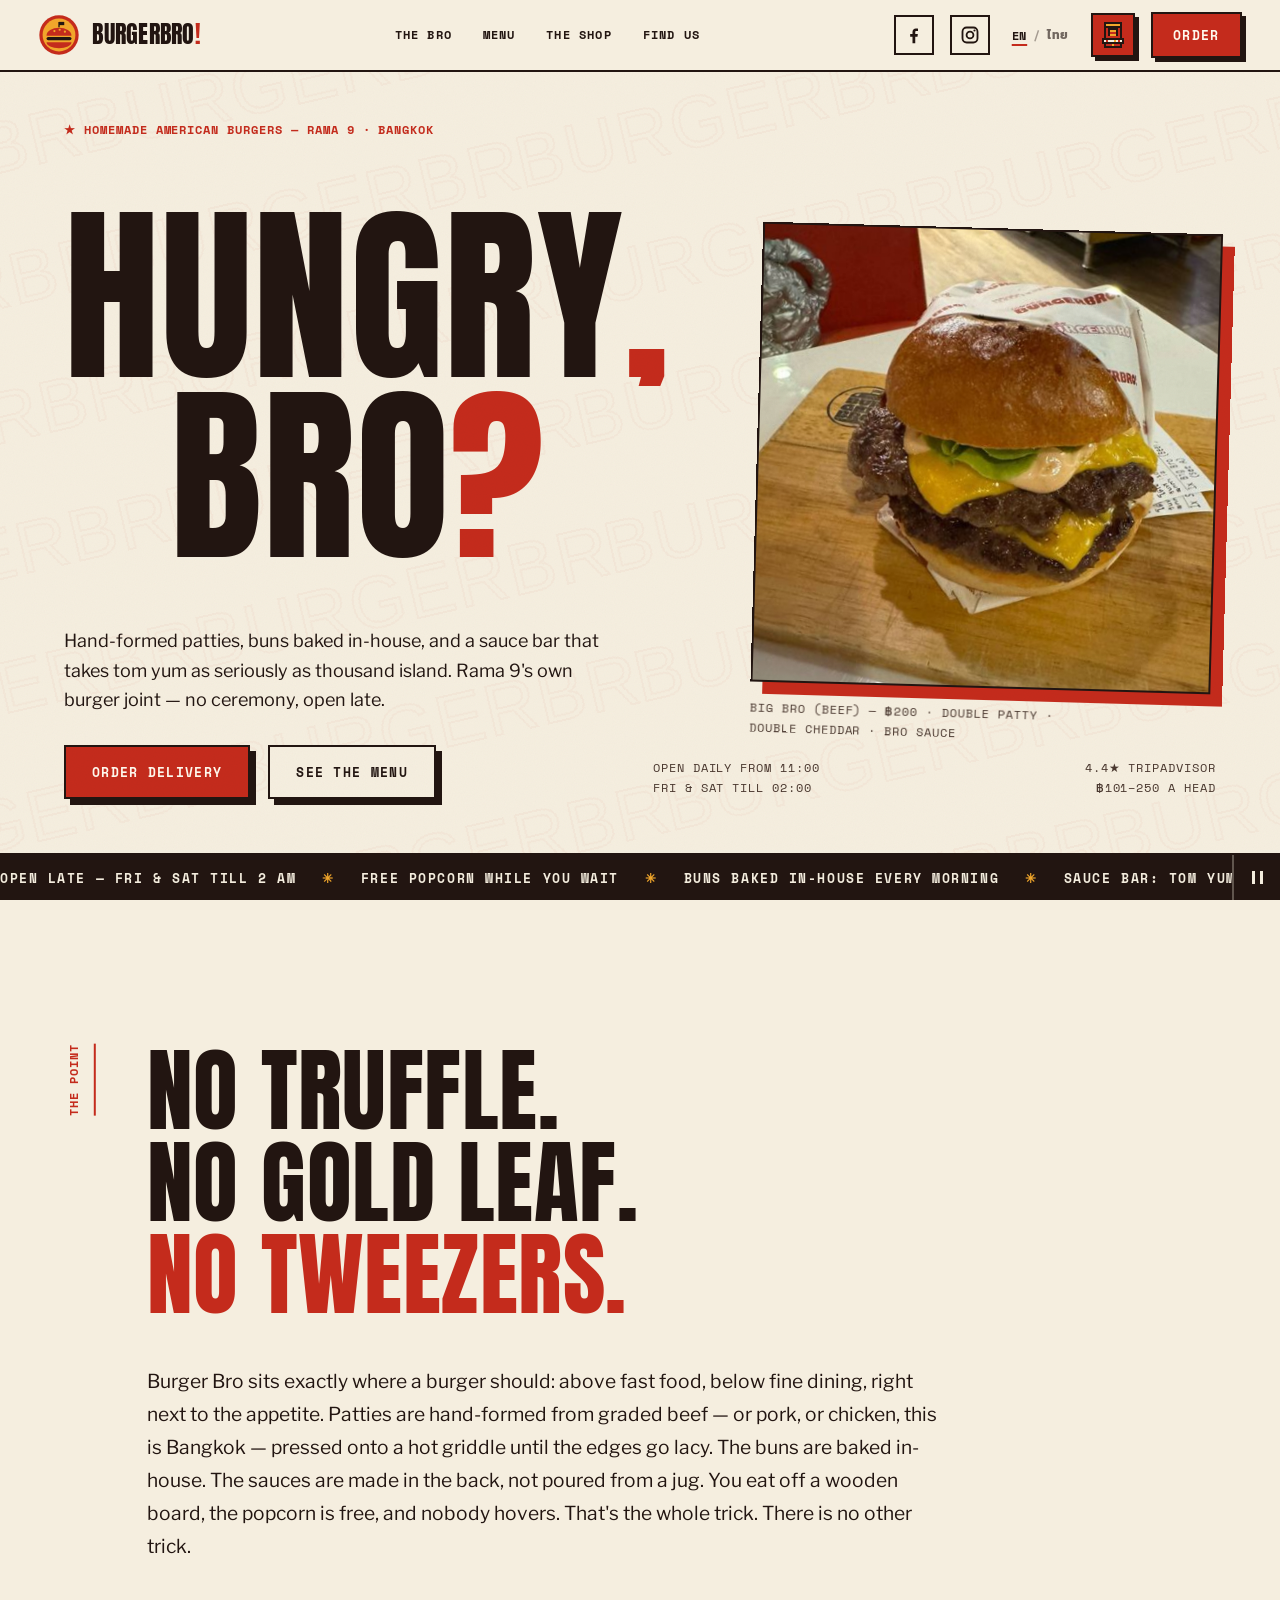
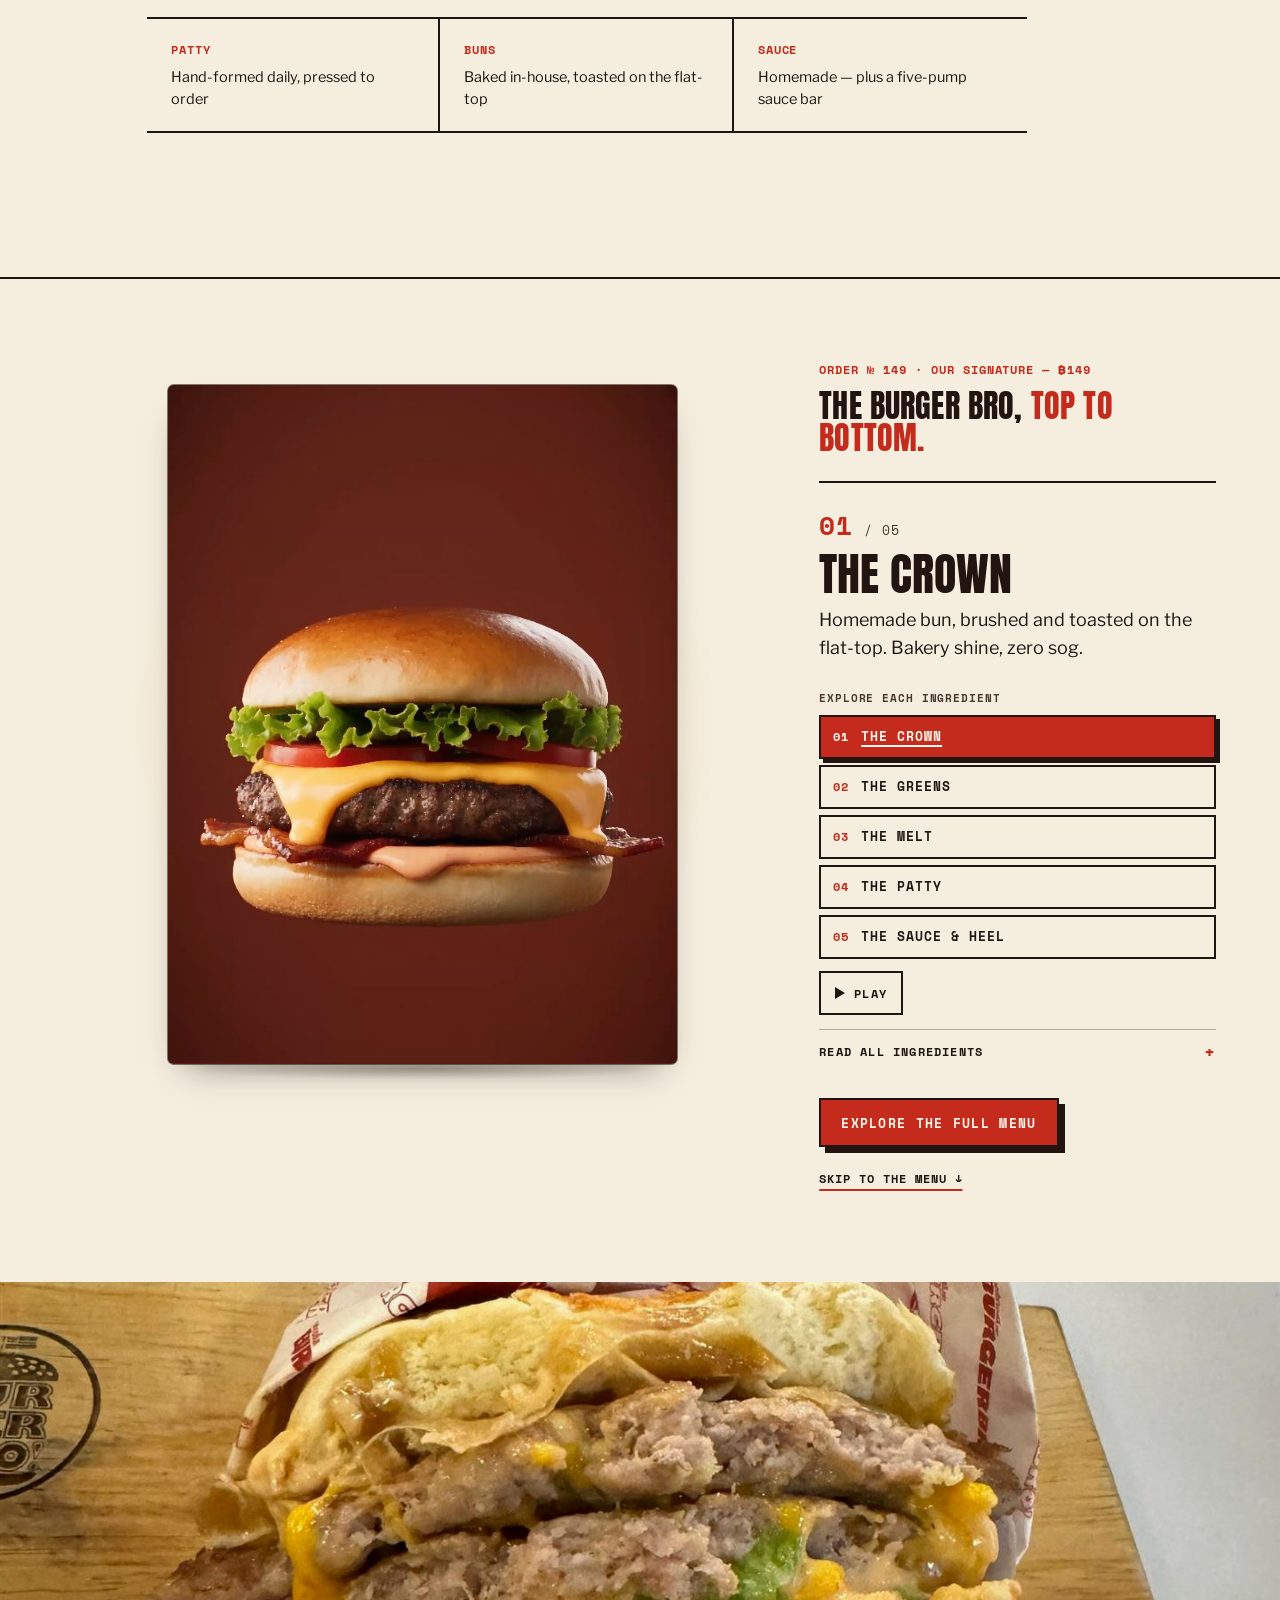
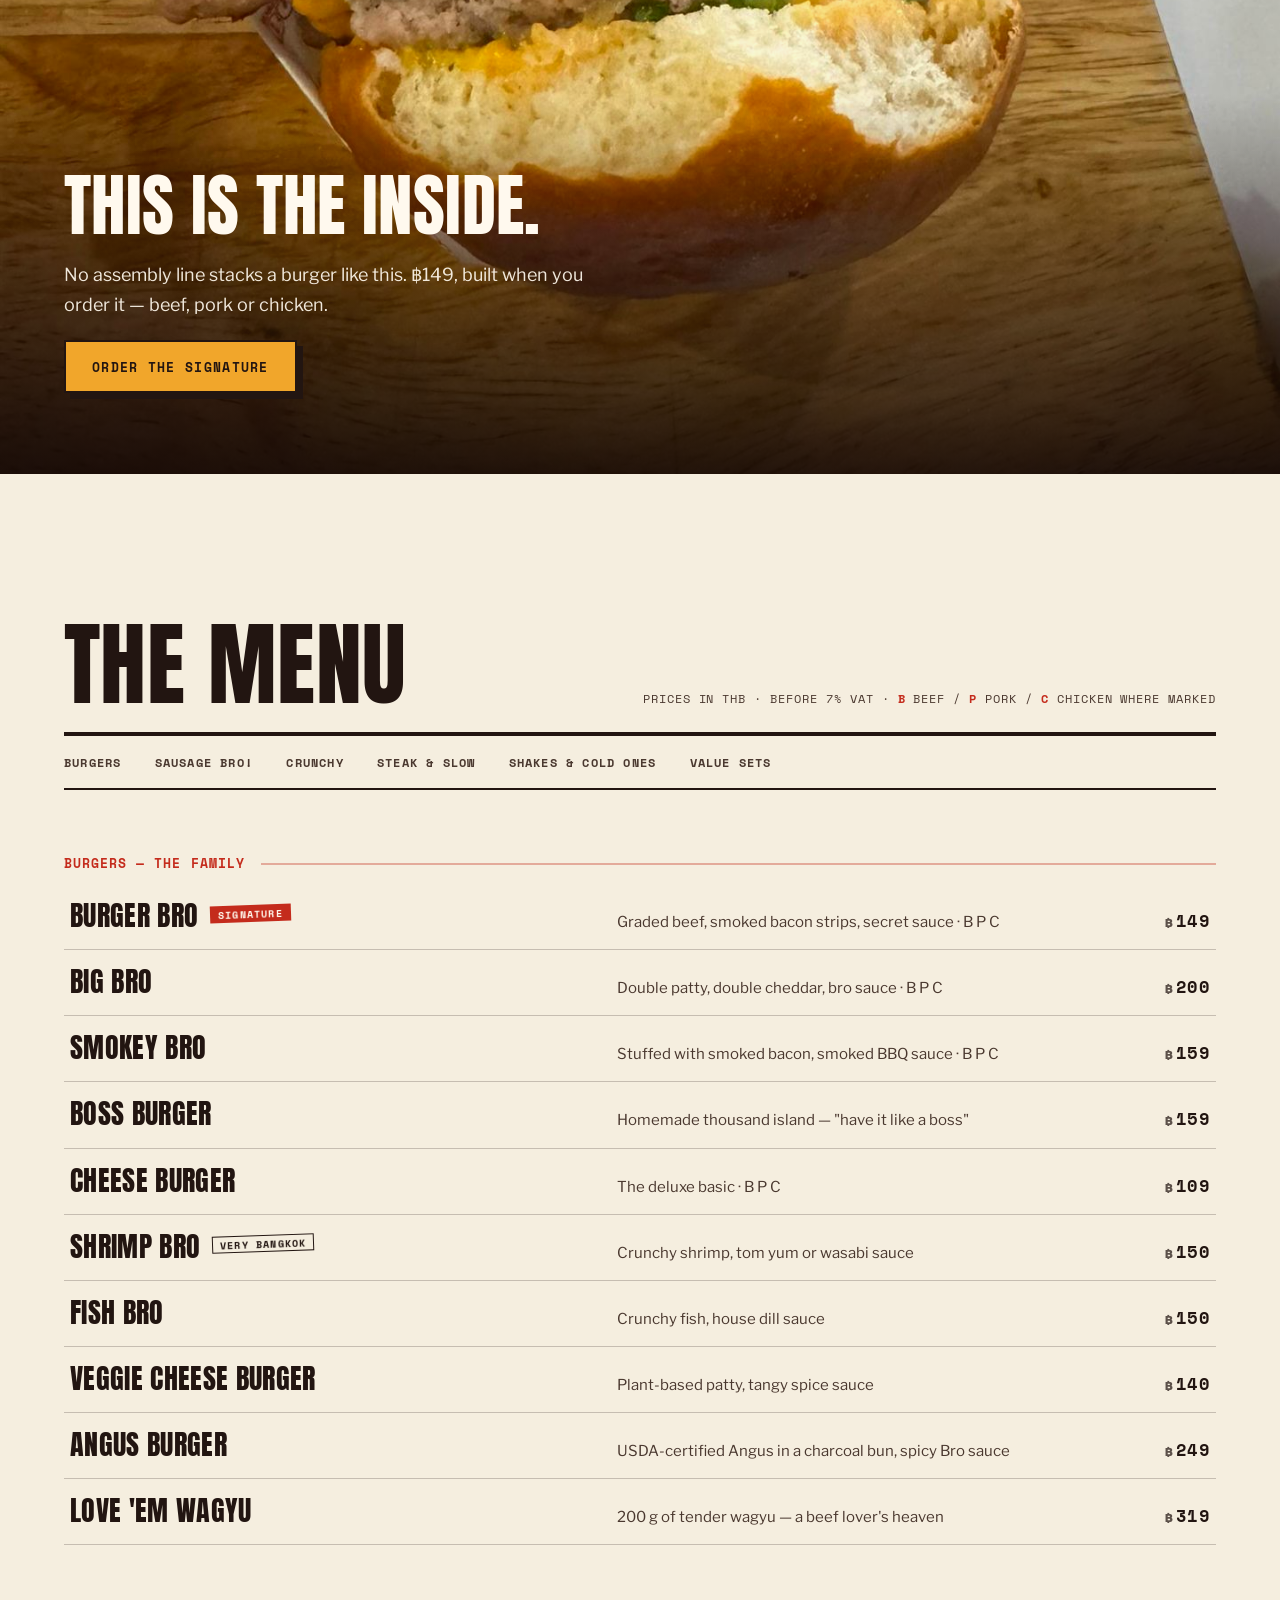
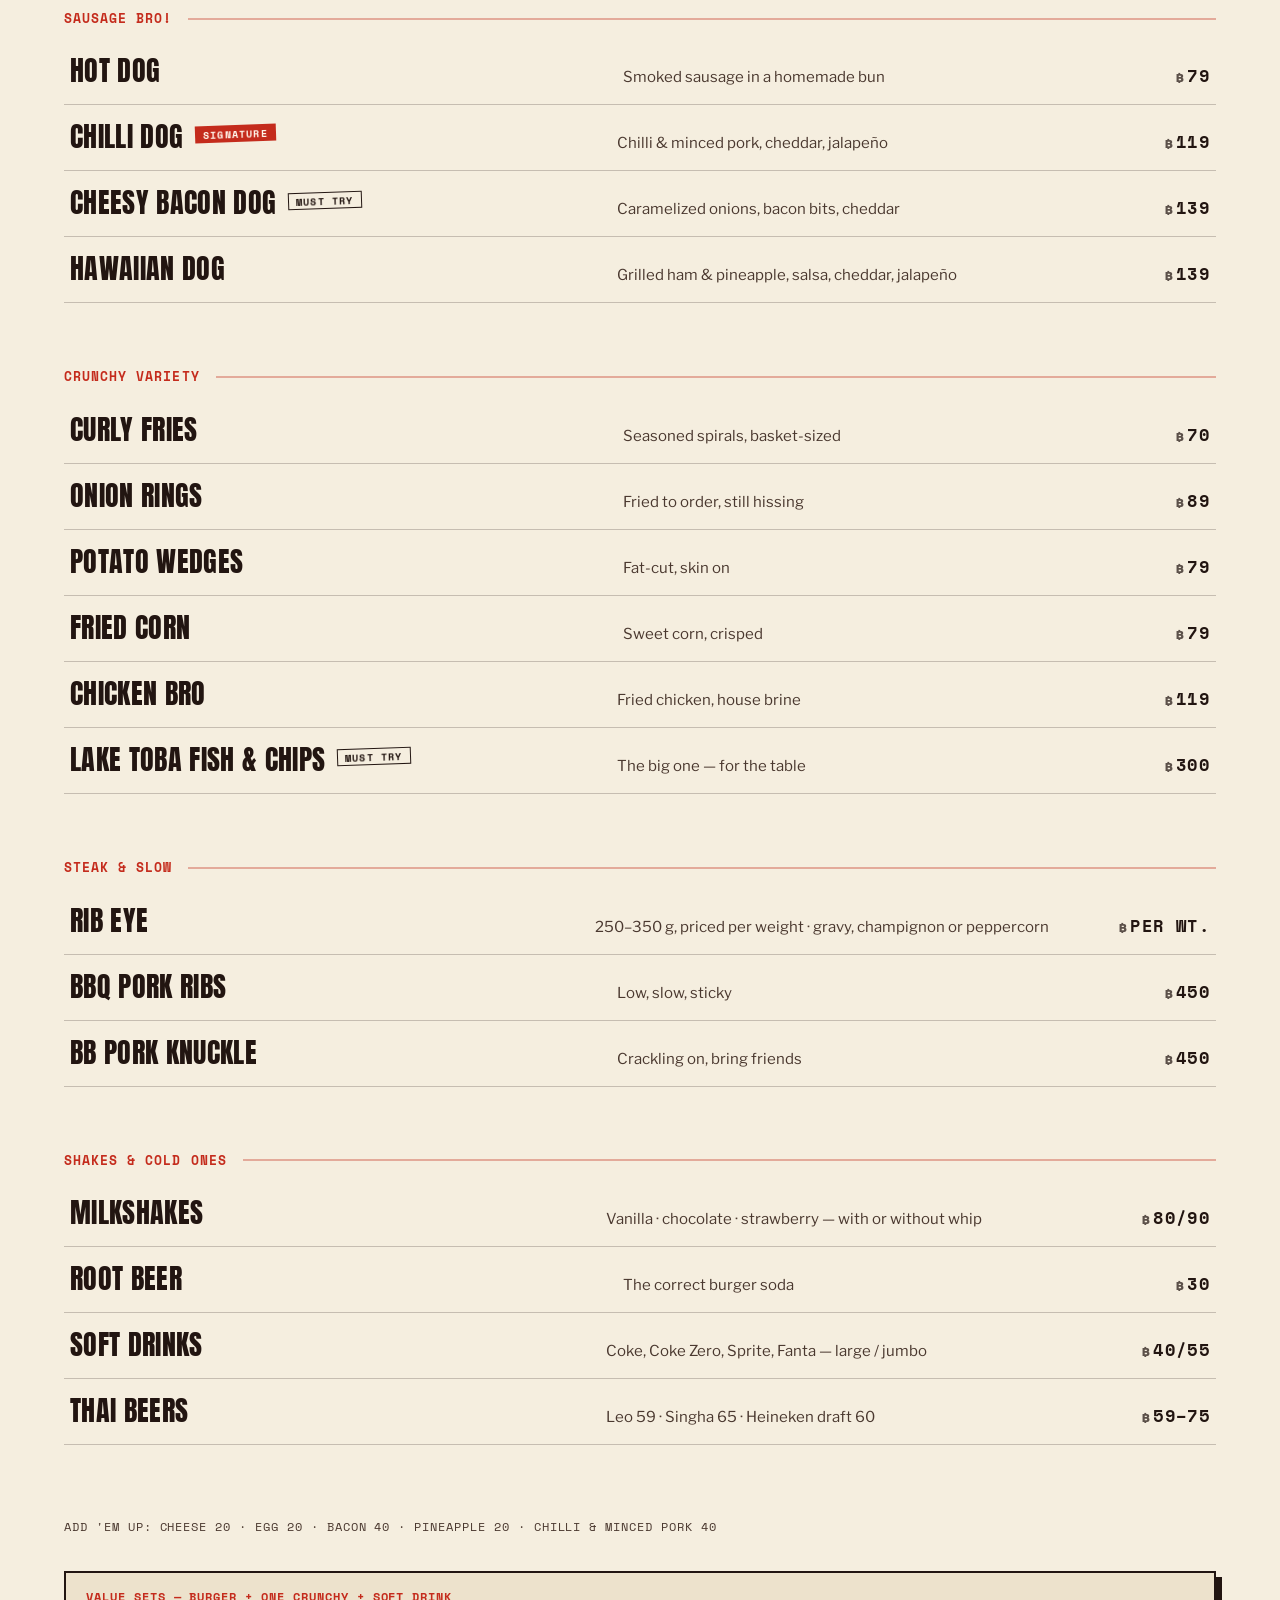
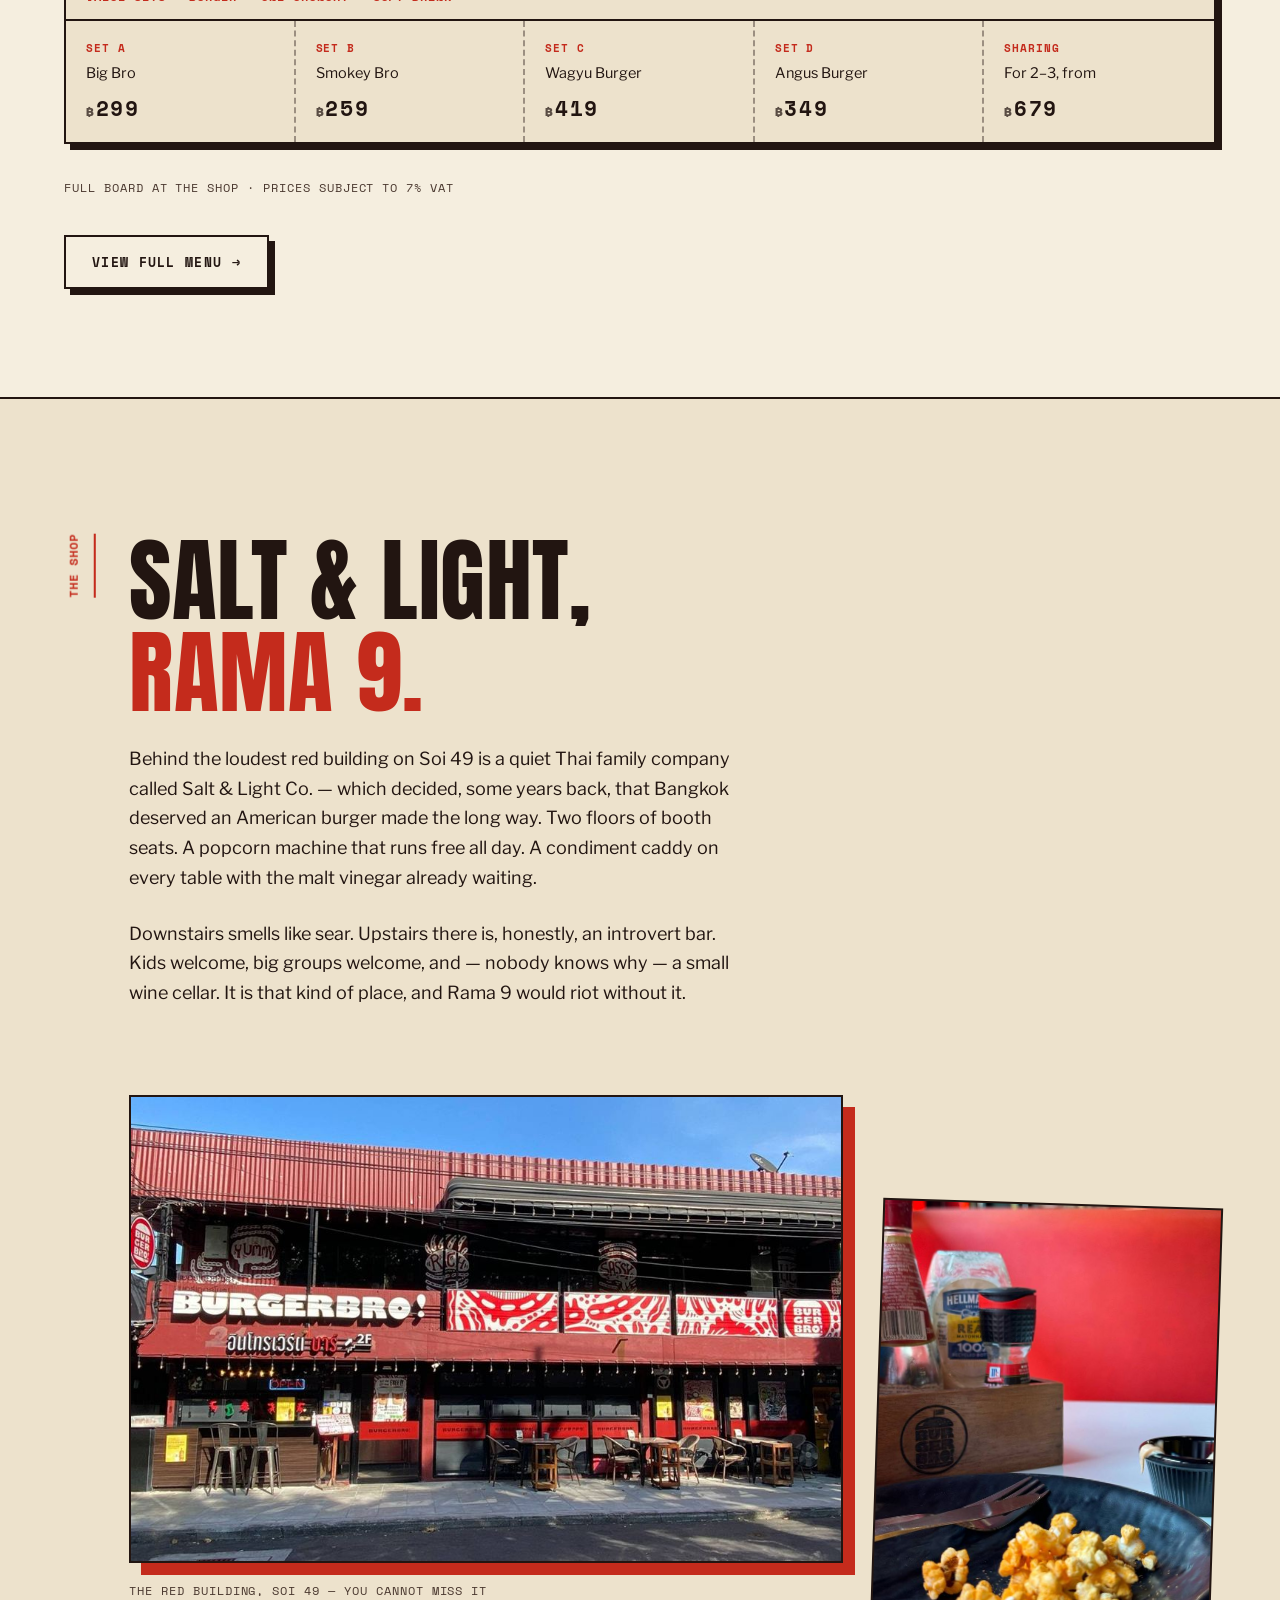
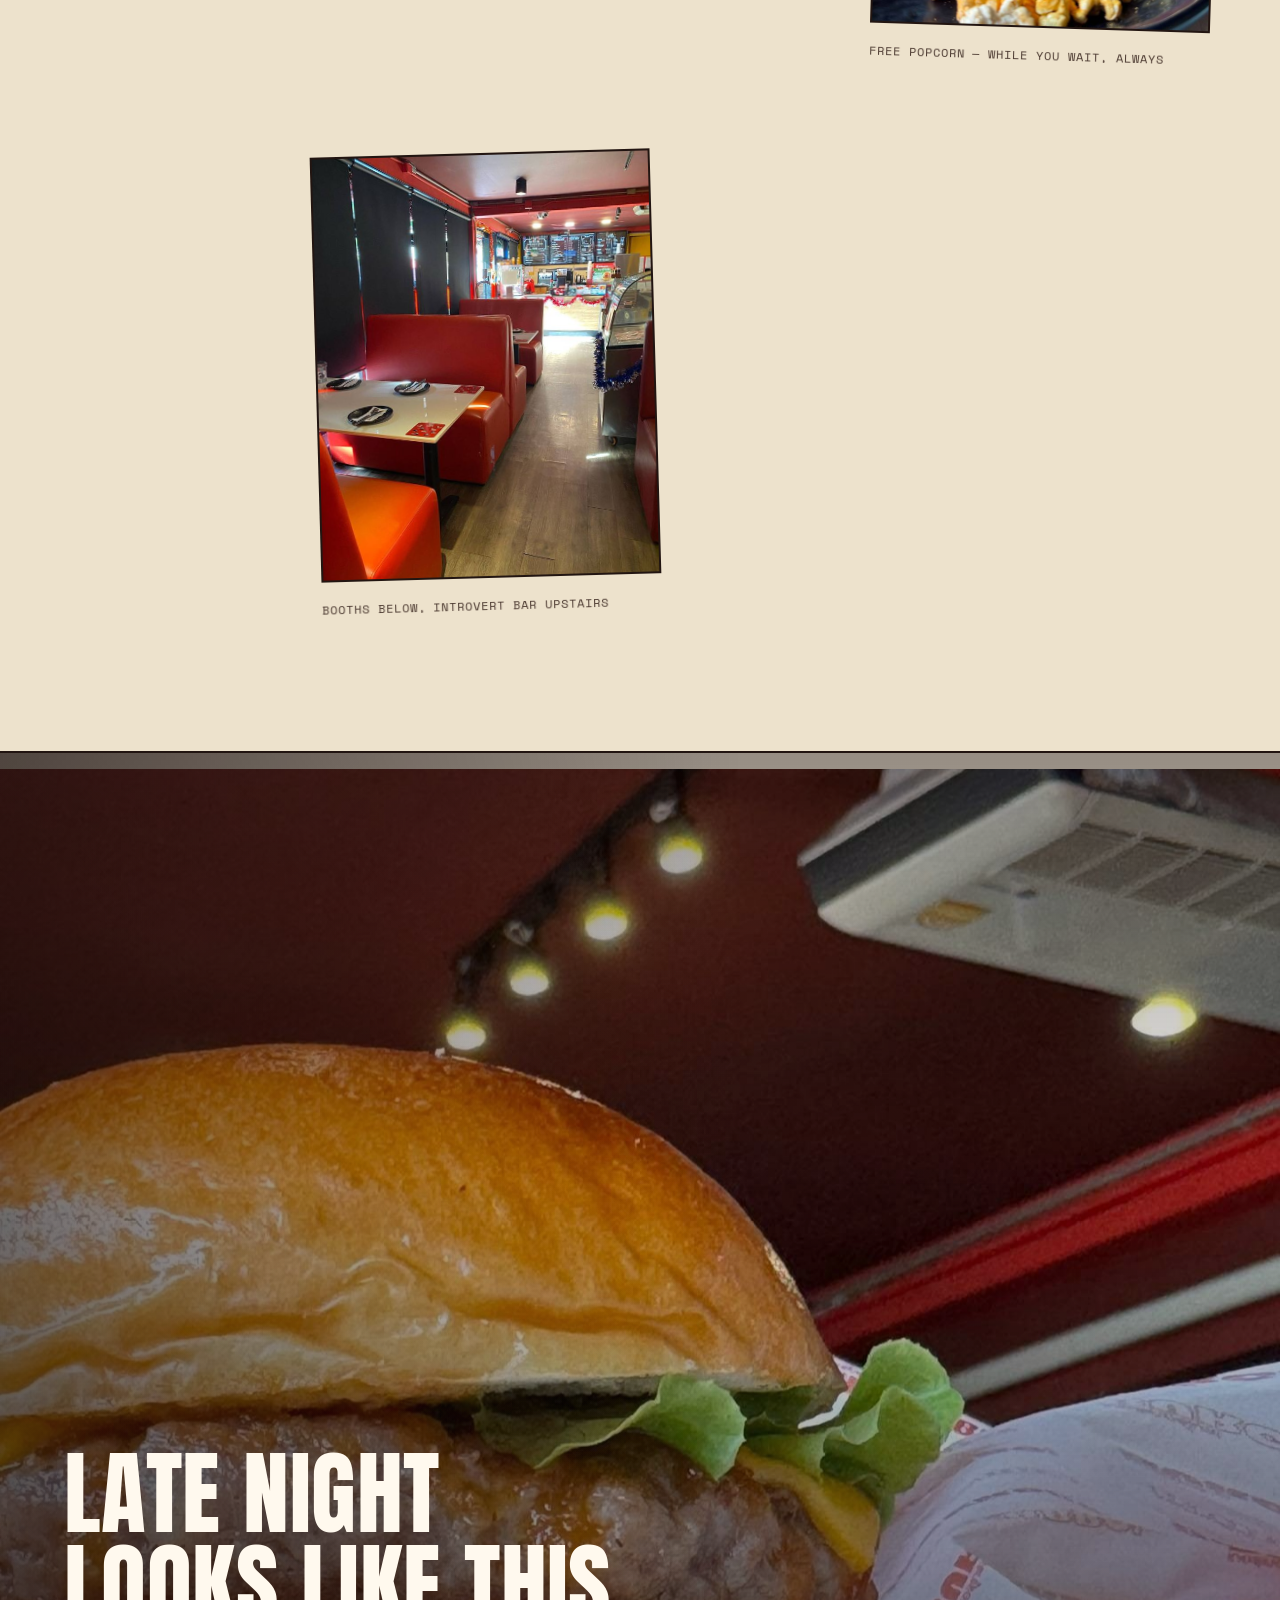
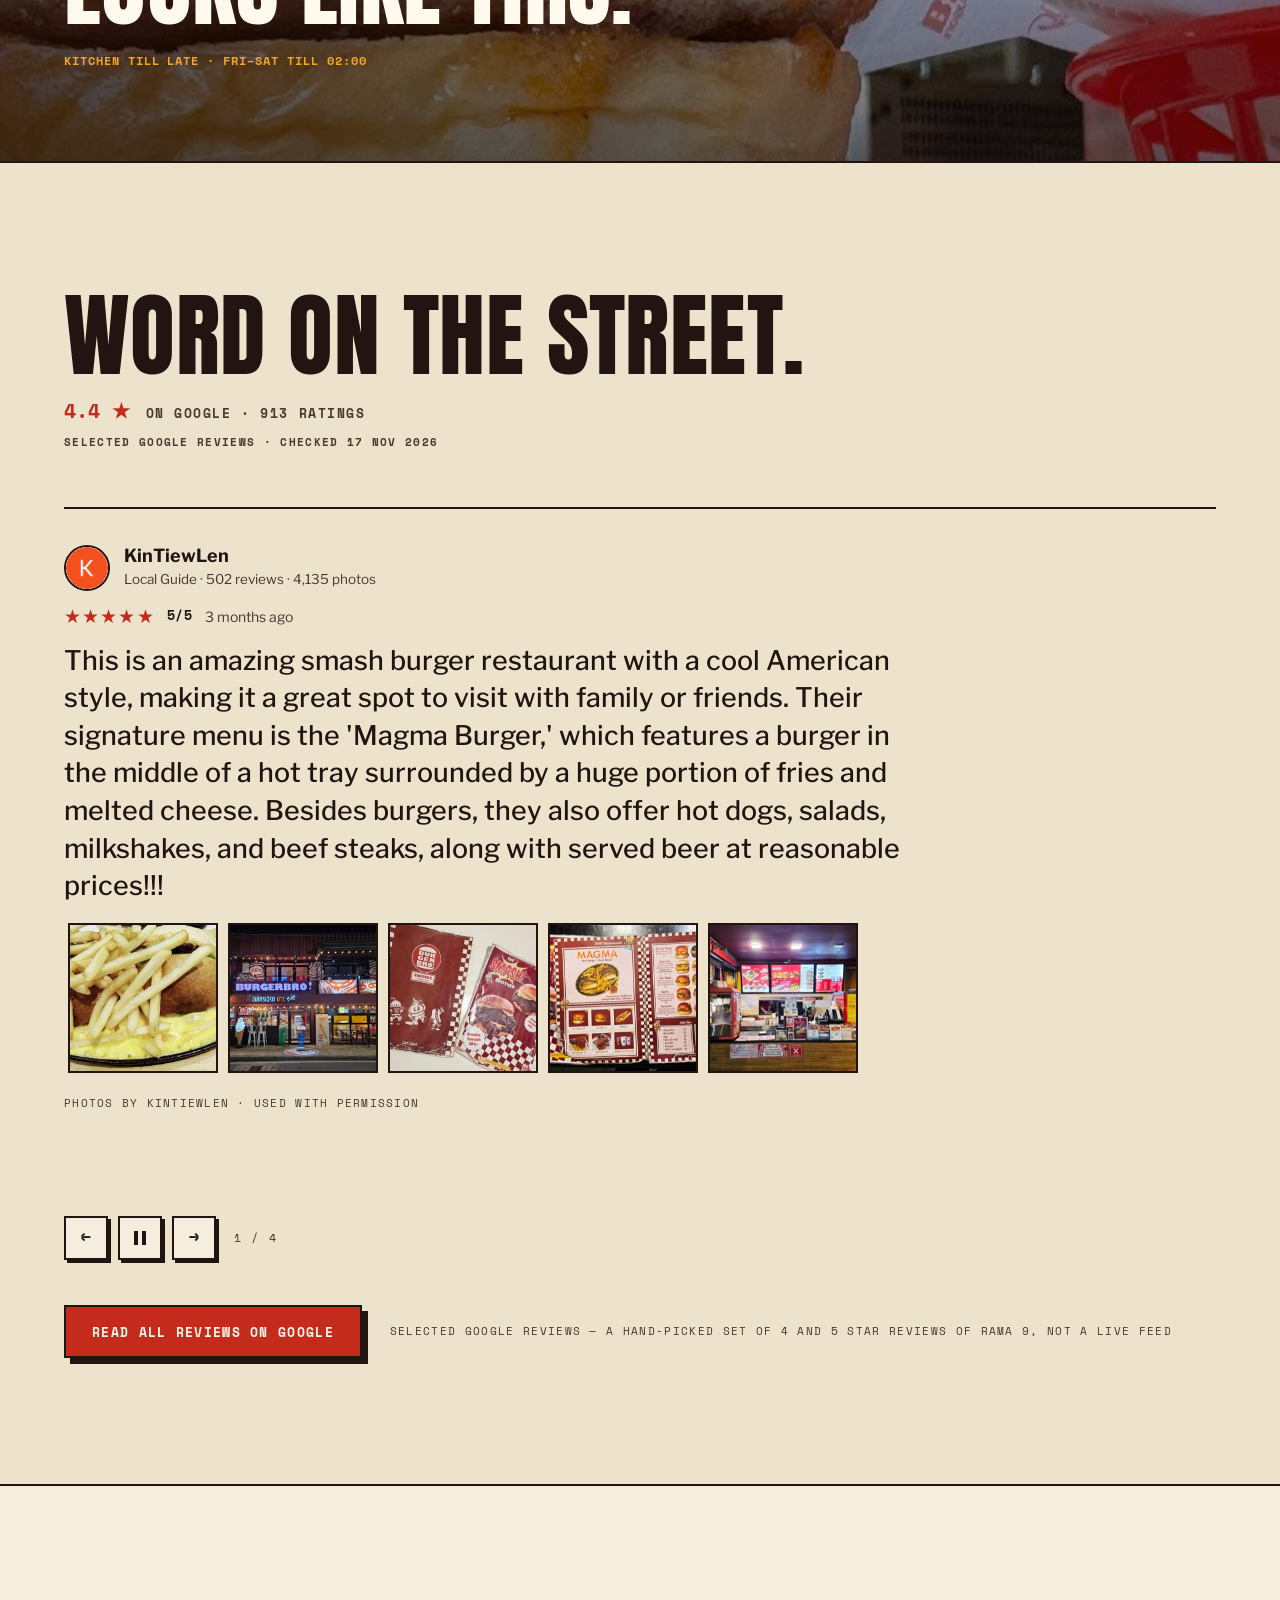
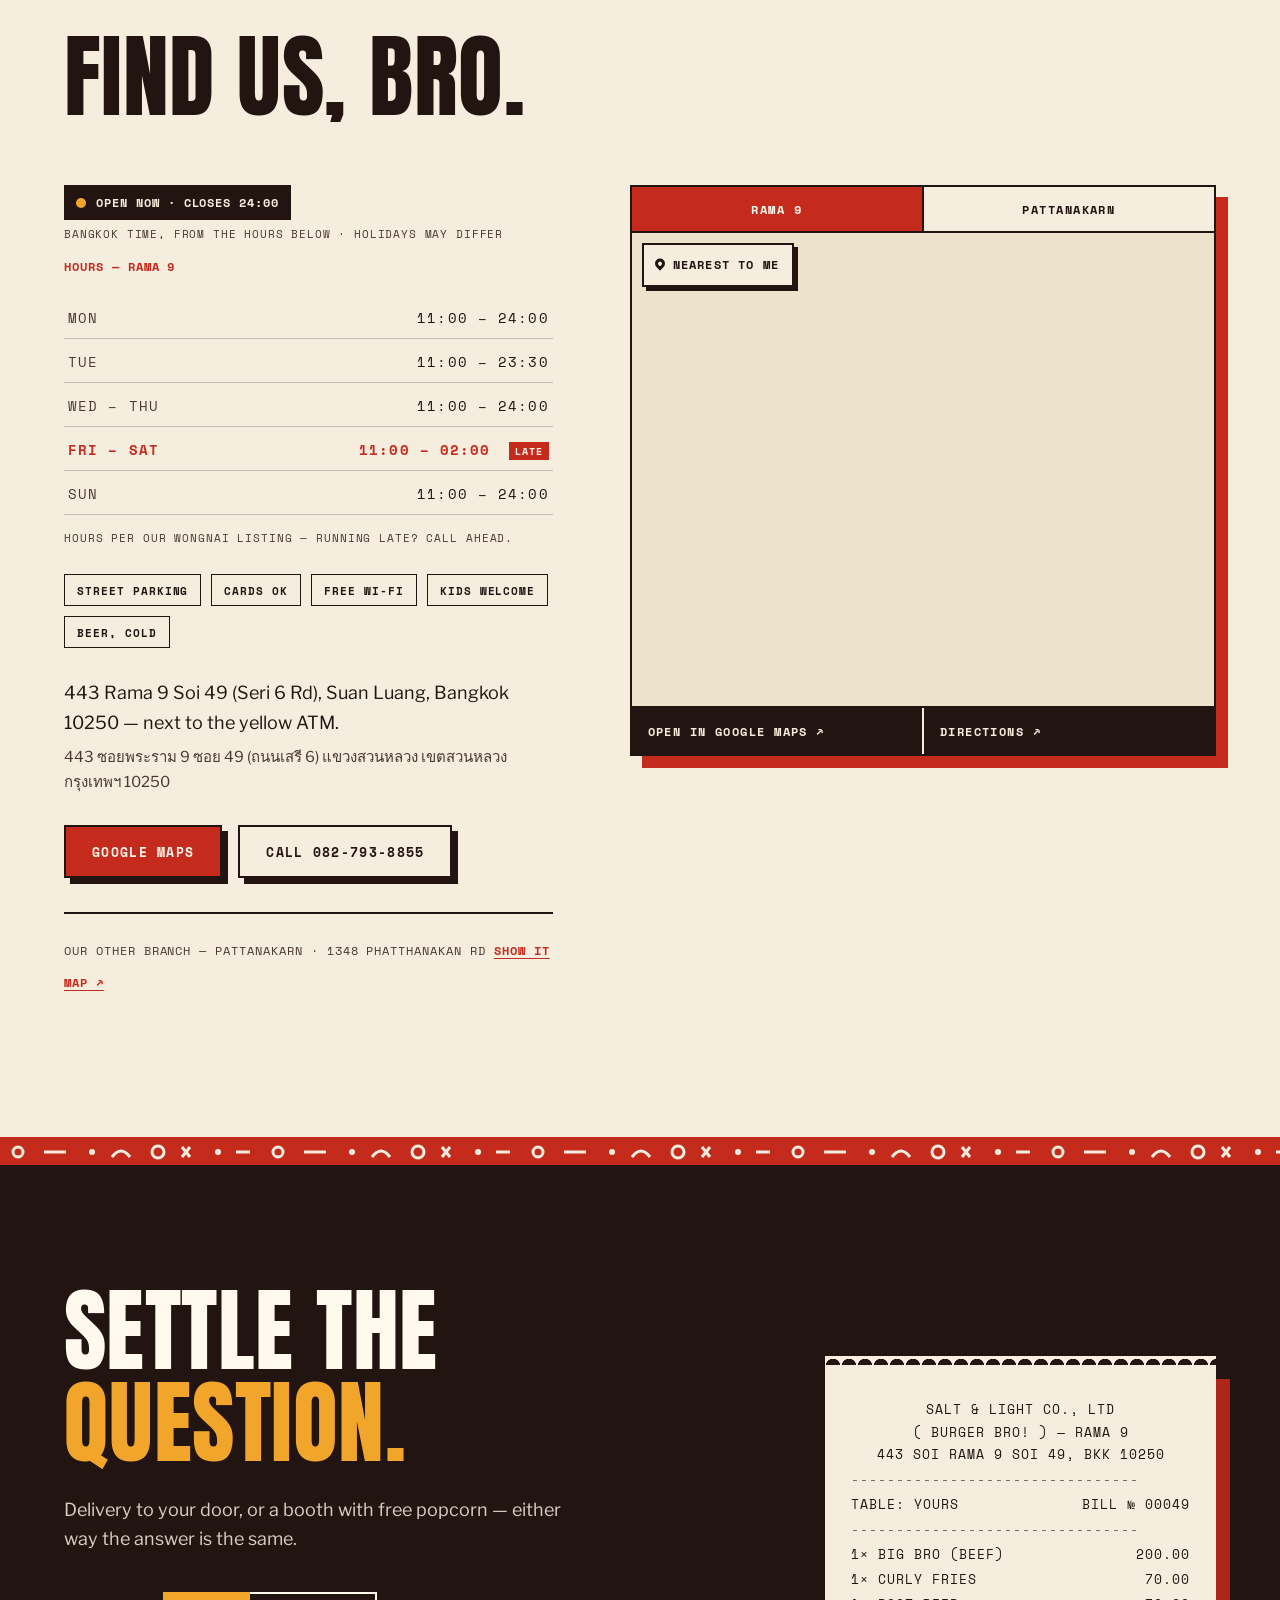
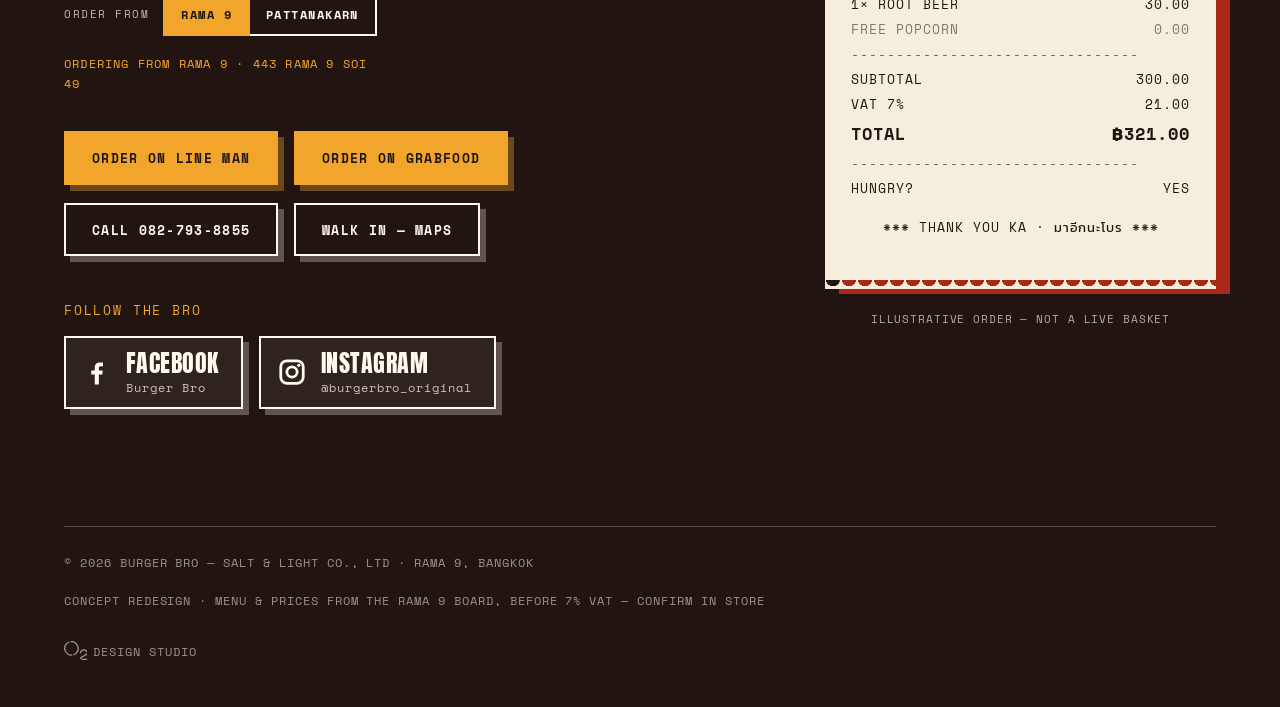
==== commit be9f9343: "Social links made prominent (Facebook and Instagram tiles in the order section, icons in the header " ====
--- a/index.html
+++ b/index.html
@@ -1065,9 +1065,30 @@
 .order-cta .btn { border-color: var(--white); }
 .order-cta .btn-mustard { border-color: var(--mustard); box-shadow: 6px 6px 0 rgba(241, 166, 43, .35); }
 .order-cta .btn-mustard:hover { box-shadow: 4px 4px 0 rgba(241, 166, 43, .35); }
-.order-social { display: flex; gap: 30px; flex-wrap: wrap; margin-top: 44px; }
-.order-social a { color: rgba(255, 249, 238, .62); text-decoration: none; transition: color .2s; }
-.order-social a:hover { color: var(--mustard); }
+/* social links (21 Nov 2026, the owner: "more visible and prominent"): pressed tiles like the order buttons */
+.order-social { margin-top: 44px; }
+.order-social .order-social-label { color: var(--mustard); margin-bottom: 14px; font-size: 13px; letter-spacing: .14em; }
+body[data-lang="th"] .order-social .order-social-label { font-size: 15px; letter-spacing: .04em; }
+.order-social-links { display: flex; gap: 16px; flex-wrap: wrap; }
+.soc-btn {
+  display: inline-flex; align-items: center; gap: 14px; min-height: 64px; padding: 12px 22px 12px 16px;
+  color: var(--white); text-decoration: none; background: rgba(255, 249, 238, .06);
+  border: 2px solid var(--white); box-shadow: 6px 6px 0 rgba(255, 249, 238, .28);
+  transition: transform var(--t-hover) var(--e-out), box-shadow var(--t-hover) var(--e-out), background-color .2s, color .2s;
+}
+.soc-btn:hover { background: var(--mustard); color: var(--ink); border-color: var(--mustard); transform: translate(2px, 2px); box-shadow: 4px 4px 0 rgba(255, 249, 238, .28); }
+.soc-btn:active { transform: translate(6px, 6px); box-shadow: 0 0 0 rgba(255, 249, 238, .28); transition-duration: var(--t-press); }
+.soc-btn .soc-ico { width: 30px; height: 30px; flex: none; }
+.soc-txt { display: flex; flex-direction: column; line-height: 1.15; }
+.soc-txt b { font-family: var(--font-display); font-weight: 400; font-size: 24px; letter-spacing: .02em; text-transform: uppercase; }
+.soc-txt .mono { opacity: .75; margin-top: 4px; text-transform: none; }
+.nav-soc { display: inline-flex; align-items: center; justify-content: center; width: 40px; height: 40px; color: var(--ink); border: 2px solid var(--ink); transition: background-color .2s, color .2s; }
+.nav-soc:hover { background: var(--ink); color: var(--paper); }
+.nav-soc .soc-ico { width: 20px; height: 20px; }
+@media (max-width: 1100px) { .nav-soc { display: none; } }
+.sheet-soc { display: flex; gap: 12px; flex-wrap: wrap; margin-top: 18px; }
+.sheet-soc .soc-btn { min-height: 52px; padding: 8px 18px 8px 12px; }
+.sheet-soc .soc-txt b { font-size: 20px; }
 
 .receipt {
   background: var(--paper);
@@ -1270,8 +1291,7 @@
 .order-copy .order-pick { margin-top: 18px; max-width: 54ch; padding: 10px 14px 9px; border: 2px dashed var(--mustard); color: var(--white); font-size: 15px; }
 .order-copy .order-pick[hidden] { display: none; }
 .order-copy .order-note { margin-top: 20px; max-width: 54ch; color: rgba(255, 249, 238, .66); }
-.order-social { row-gap: 0; }
-.order-social a { padding-block: 12px; }
+@media (max-width: 600px) { .order-social-links .soc-btn { flex: 1 1 100%; } }
 .receipt-wrap { display: flex; flex-direction: column; gap: 30px; }
 .receipt-note { text-align: center; font-size: 11px; color: rgba(255, 249, 238, .66); }
 
@@ -1453,6 +1473,8 @@
     <a href="#find" data-i18n="nav.find">Find us</a>
   </nav>
   <div class="nav-right">
+    <a class="nav-soc" href="https://www.facebook.com/BurgerbroThailand/" target="_blank" rel="noopener" aria-label="Burger Bro on Facebook" data-i18n-aria="soc.fb"><svg class="soc-ico" viewBox="0 0 24 24" aria-hidden="true" focusable="false"><path fill="currentColor" d="M13.5 22v-8h2.7l.4-3.2h-3.1V8.8c0-.9.3-1.5 1.6-1.5h1.7V4.4c-.3 0-1.3-.1-2.5-.1-2.5 0-4.1 1.5-4.1 4.2v2.3H7.4V14h2.8v8z"/></svg></a>
+    <a class="nav-soc" href="https://www.instagram.com/burgerbro_original/" target="_blank" rel="noopener" aria-label="Burger Bro on Instagram" data-i18n-aria="soc.ig"><svg class="soc-ico" viewBox="0 0 24 24" aria-hidden="true" focusable="false"><rect x="3" y="3" width="18" height="18" rx="5" fill="none" stroke="currentColor" stroke-width="2.2"/><circle cx="12" cy="12" r="4.1" fill="none" stroke="currentColor" stroke-width="2.2"/><circle cx="17.4" cy="6.6" r="1.3" fill="currentColor"/></svg></a>
     <button class="lang" id="langBtn" type="button" aria-label="เปลี่ยนเป็นภาษาไทย — switch language">
       <span class="lang-opt is-on" data-l="en">EN</span><span class="lang-sep">/</span><span class="lang-opt" data-l="th">ไทย</span>
     </button>
@@ -1491,6 +1513,10 @@
       <svg class="arcade-ico" viewBox="0 0 11 13" shape-rendering="crispEdges" aria-hidden="true" focusable="false"><path fill="var(--ink)" d="M1 0h9v8h1v3h-1v2H1v-2H0V8h1z"/><rect x="2" y="1" width="7" height="1" fill="var(--mustard)"/><rect x="2" y="3" width="1" height="5" fill="var(--red)"/><rect x="8" y="3" width="1" height="5" fill="var(--red)"/><rect x="3" y="7" width="5" height="1" fill="var(--red)"/><rect x="4" y="4" width="3" height="1" fill="var(--mustard)"/><rect x="4" y="5" width="3" height="1" fill="var(--red)"/><rect x="4" y="6" width="3" height="1" fill="var(--mustard)"/><rect x="1" y="9" width="9" height="1" fill="var(--paper)"/><rect x="2" y="9" width="1" height="1" fill="var(--red)"/><rect x="6" y="9" width="1" height="1" fill="var(--mustard)"/><rect x="8" y="9" width="1" height="1" fill="var(--red)"/><rect x="2" y="11" width="7" height="1" fill="var(--red)"/><rect x="5" y="11" width="1" height="1" fill="var(--mustard)"/></svg>
       <span data-i18n="arcade.win">Win a coupon</span>
     </button>
+  </div>
+  <div class="sheet-soc">
+    <a class="soc-btn" href="https://www.facebook.com/BurgerbroThailand/" target="_blank" rel="noopener"><svg class="soc-ico" viewBox="0 0 24 24" aria-hidden="true" focusable="false"><path fill="currentColor" d="M13.5 22v-8h2.7l.4-3.2h-3.1V8.8c0-.9.3-1.5 1.6-1.5h1.7V4.4c-.3 0-1.3-.1-2.5-.1-2.5 0-4.1 1.5-4.1 4.2v2.3H7.4V14h2.8v8z"/></svg><span class="soc-txt"><b>Facebook</b></span></a>
+    <a class="soc-btn" href="https://www.instagram.com/burgerbro_original/" target="_blank" rel="noopener"><svg class="soc-ico" viewBox="0 0 24 24" aria-hidden="true" focusable="false"><rect x="3" y="3" width="18" height="18" rx="5" fill="none" stroke="currentColor" stroke-width="2.2"/><circle cx="12" cy="12" r="4.1" fill="none" stroke="currentColor" stroke-width="2.2"/><circle cx="17.4" cy="6.6" r="1.3" fill="currentColor"/></svg><span class="soc-txt"><b>Instagram</b></span></a>
   </div>
   <p class="sheet-meta mono" data-i18n="nav.meta">DAILY FROM 11:00 · FRI–SAT TILL 02:00 · RAMA 9 SOI 49</p>
 </div>
@@ -2025,11 +2051,12 @@
         <a class="btn btn-ghost" id="orderCall" href="tel:+66827938855" data-i18n="order.call">Call 082-793-8855</a>
         <a class="btn btn-ghost" id="orderWalk" href="https://maps.google.com/?cid=4340520789969302256" target="_blank" rel="noopener" data-i18n="order.walk">Walk in — maps</a>
       </div>
-      <p class="order-note mono" id="orderNote" data-i18n="order.note" hidden>PATTANAKARN ISN'T ON GRAB — ORDER ON LINE MAN, IT GOES STRAIGHT TO THE BRANCH. PHONE NOT CONFIRMED YET.</p>
-      <p class="order-handoff" data-i18n="order.handoff">The order button takes you to the delivery app; you choose your food and pay there, not on this site.</p>
-      <div class="order-social mono">
-        <a href="https://www.facebook.com/BurgerbroThailand/" target="_blank" rel="noopener">FACEBOOK — BURGER BRO</a>
-        <a href="https://www.instagram.com/burgerbro_original/" target="_blank" rel="noopener">IG — @BURGERBRO_ORIGINAL</a>
+      <div class="order-social">
+        <p class="order-social-label mono" data-i18n="soc.follow">FOLLOW THE BRO</p>
+        <div class="order-social-links">
+          <a class="soc-btn" href="https://www.facebook.com/BurgerbroThailand/" target="_blank" rel="noopener"><svg class="soc-ico" viewBox="0 0 24 24" aria-hidden="true" focusable="false"><path fill="currentColor" d="M13.5 22v-8h2.7l.4-3.2h-3.1V8.8c0-.9.3-1.5 1.6-1.5h1.7V4.4c-.3 0-1.3-.1-2.5-.1-2.5 0-4.1 1.5-4.1 4.2v2.3H7.4V14h2.8v8z"/></svg><span class="soc-txt"><b>Facebook</b><span class="mono">Burger Bro</span></span></a>
+          <a class="soc-btn" href="https://www.instagram.com/burgerbro_original/" target="_blank" rel="noopener"><svg class="soc-ico" viewBox="0 0 24 24" aria-hidden="true" focusable="false"><rect x="3" y="3" width="18" height="18" rx="5" fill="none" stroke="currentColor" stroke-width="2.2"/><circle cx="12" cy="12" r="4.1" fill="none" stroke="currentColor" stroke-width="2.2"/><circle cx="17.4" cy="6.6" r="1.3" fill="currentColor"/></svg><span class="soc-txt"><b>Instagram</b><span class="mono">@burgerbro_original</span></span></a>
+        </div>
       </div>
     </div>
     <div class="receipt-wrap">
@@ -2295,6 +2322,9 @@
   "order.p": "ส่งถึงหน้าบ้าน หรือมานั่งบูธพร้อมป๊อปคอร์นฟรี — ยังไงคำตอบก็เหมือนเดิม",
   "order.grab": "สั่งผ่าน GRABFOOD",
   "order.lm": "สั่งผ่าน LINE MAN",
+  "soc.follow": "ติดตาม BURGER BRO",
+  "@aria:soc.fb": "Burger Bro บน Facebook",
+  "@aria:soc.ig": "Burger Bro บน Instagram",
   "order.note": "สาขาพัฒนาการไม่มีใน GRAB — สั่งผ่าน LINE MAN ได้เลย พาไปที่สาขาโดยตรง · ยังไม่ได้ยืนยันเบอร์โทร",
   "order.call": "โทร 082-793-8855",
   "order.walk": "เดินเข้าร้าน — แผนที่",
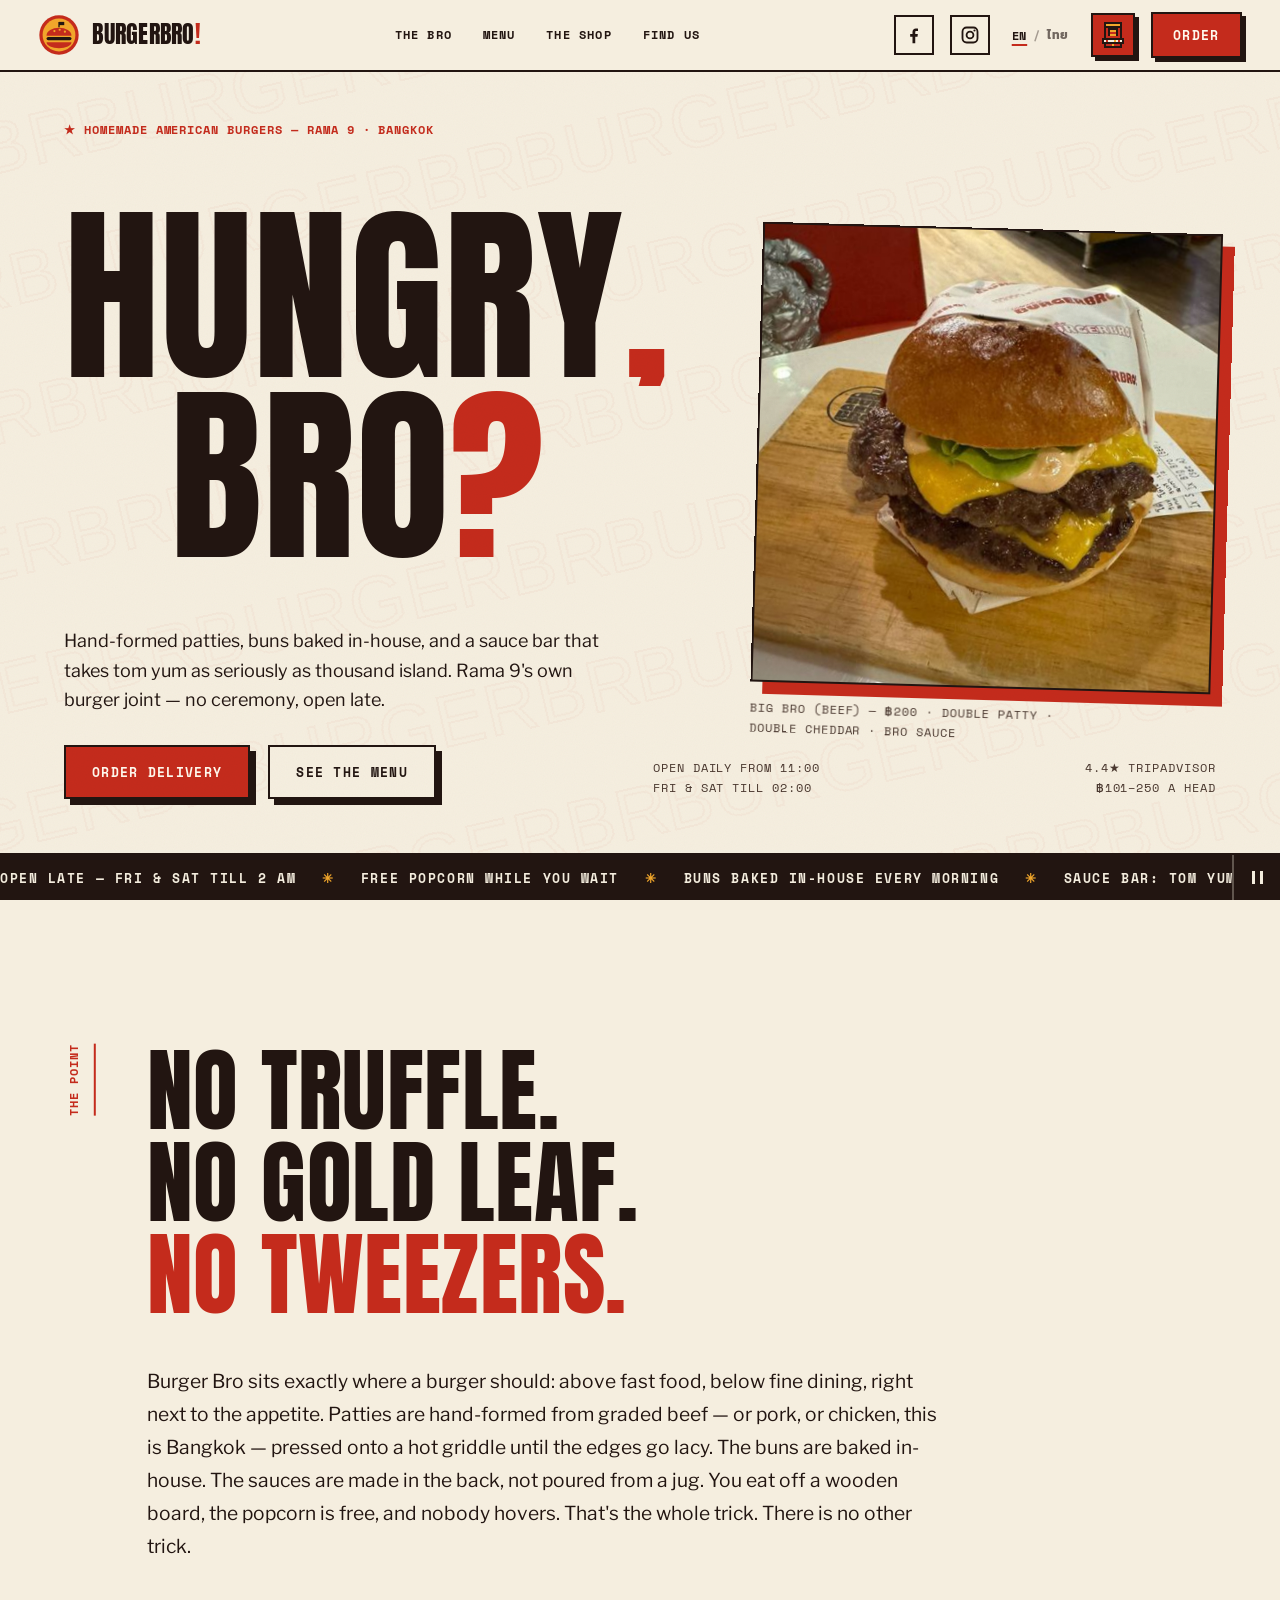
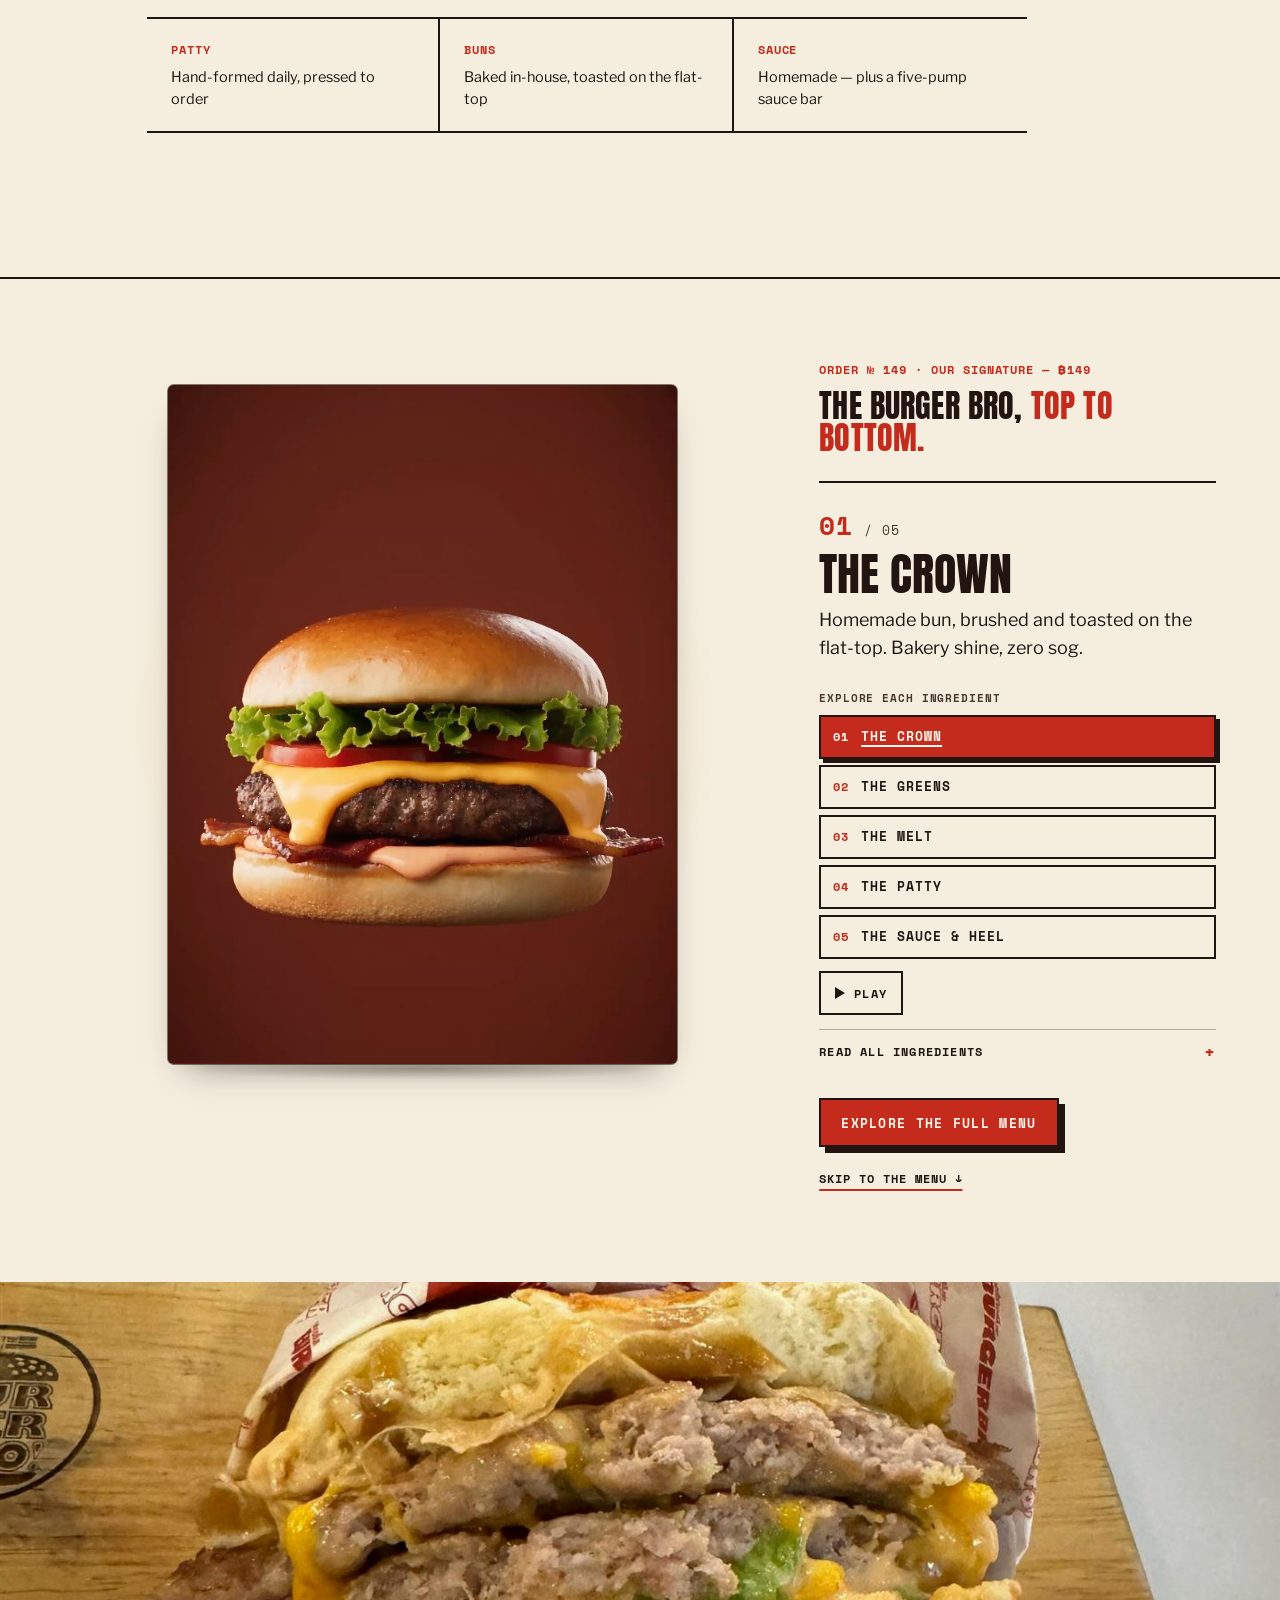
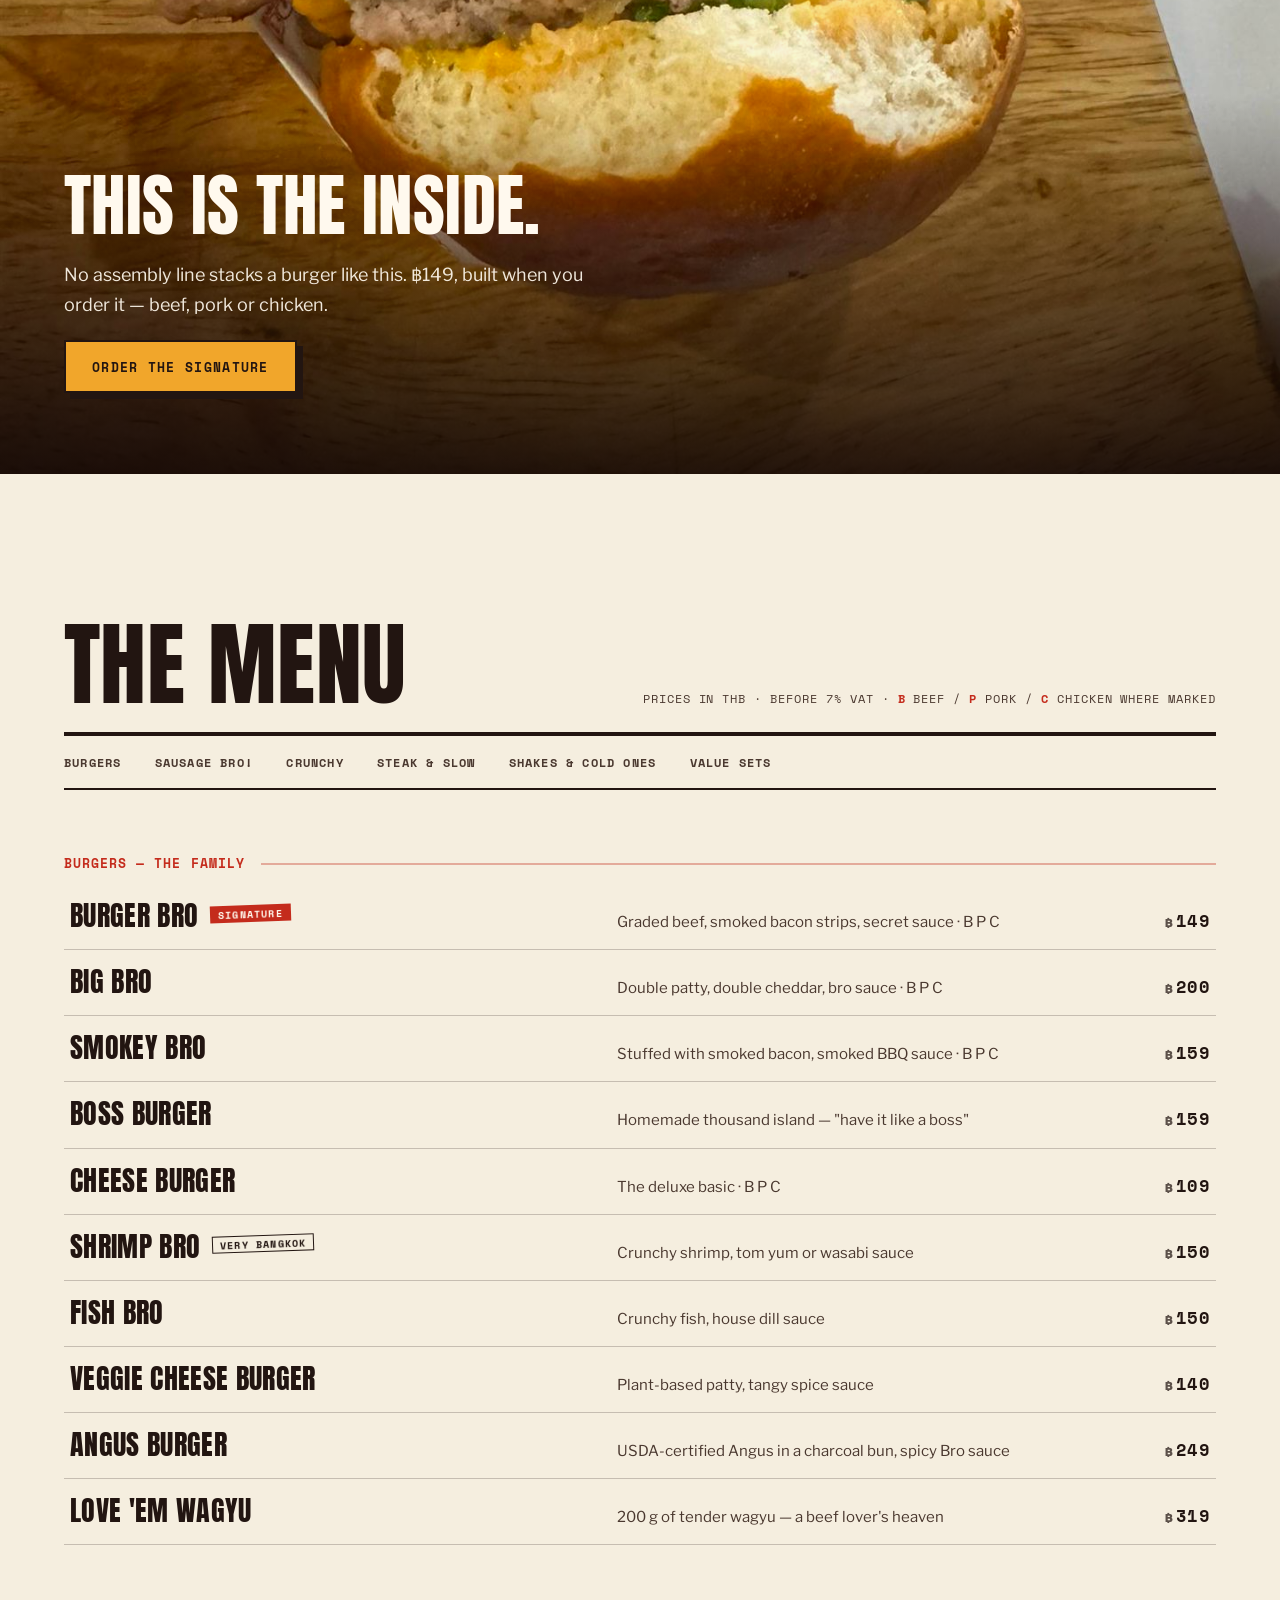
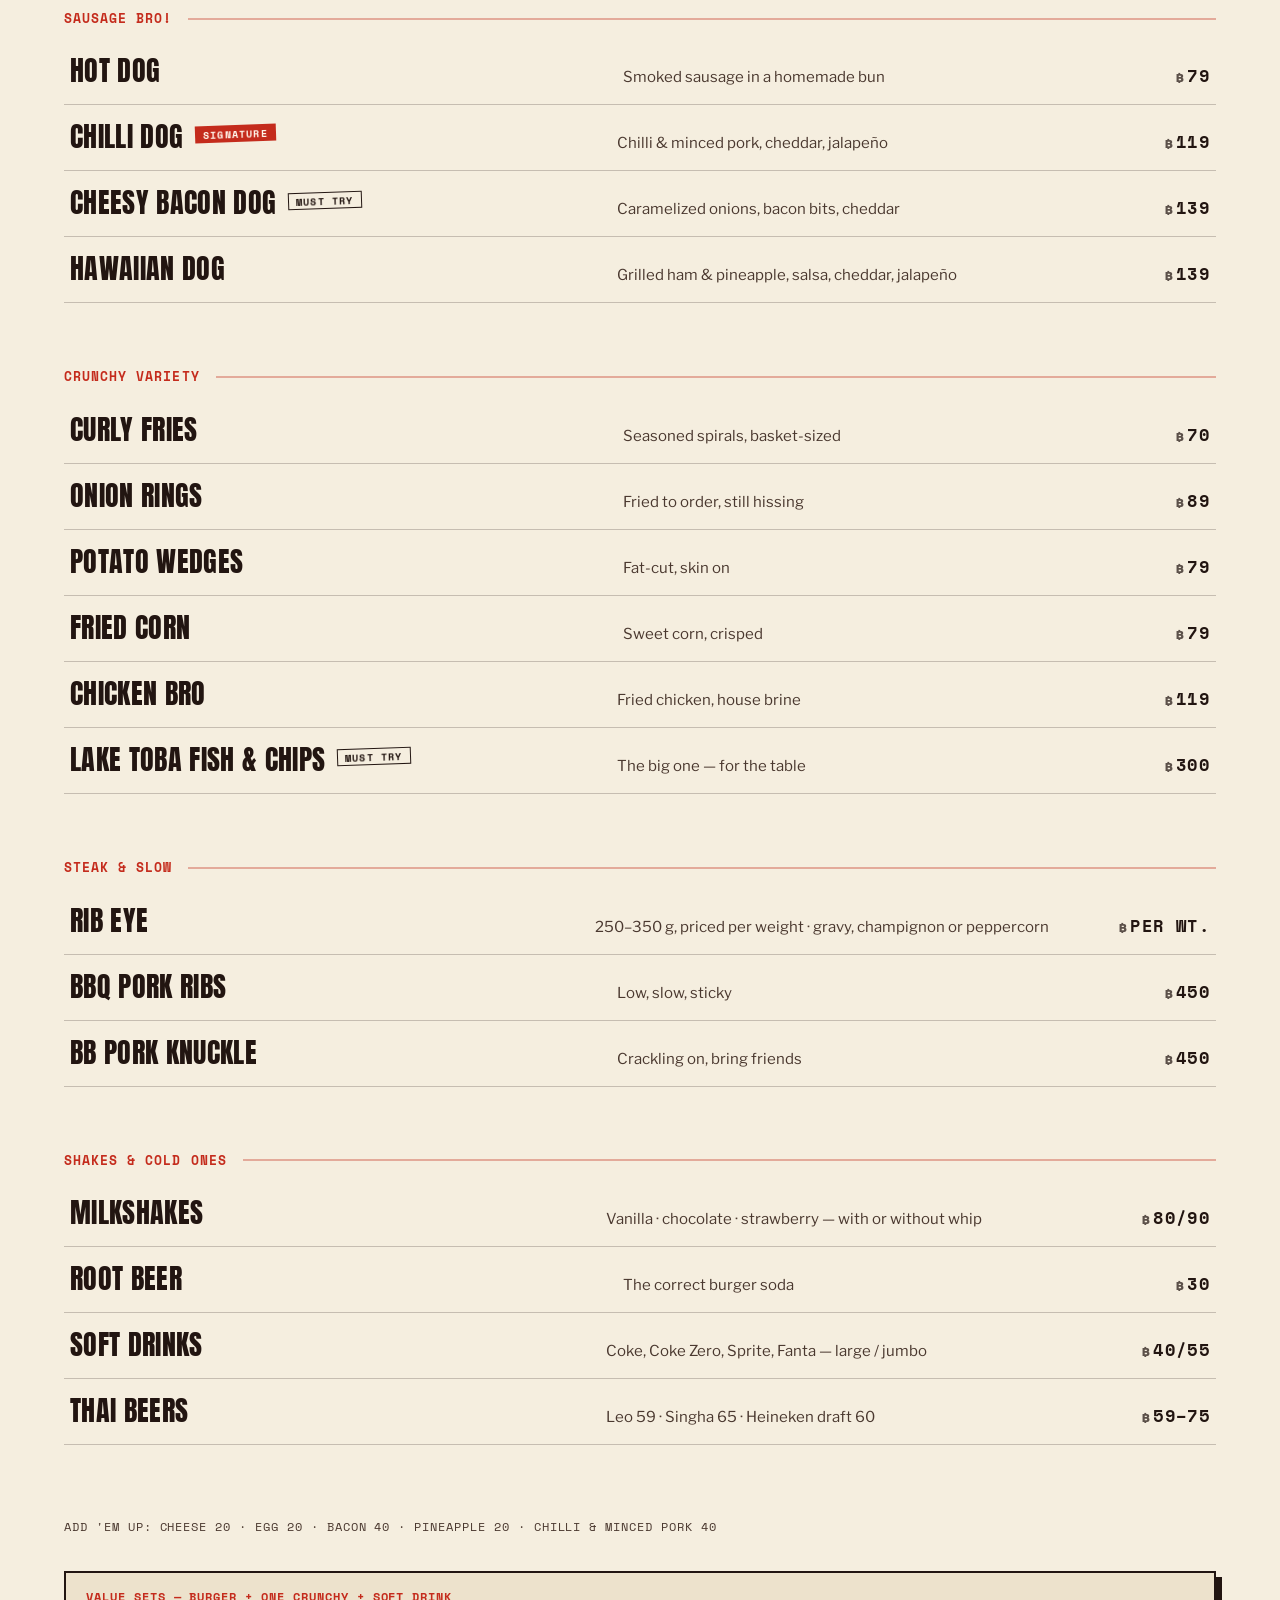
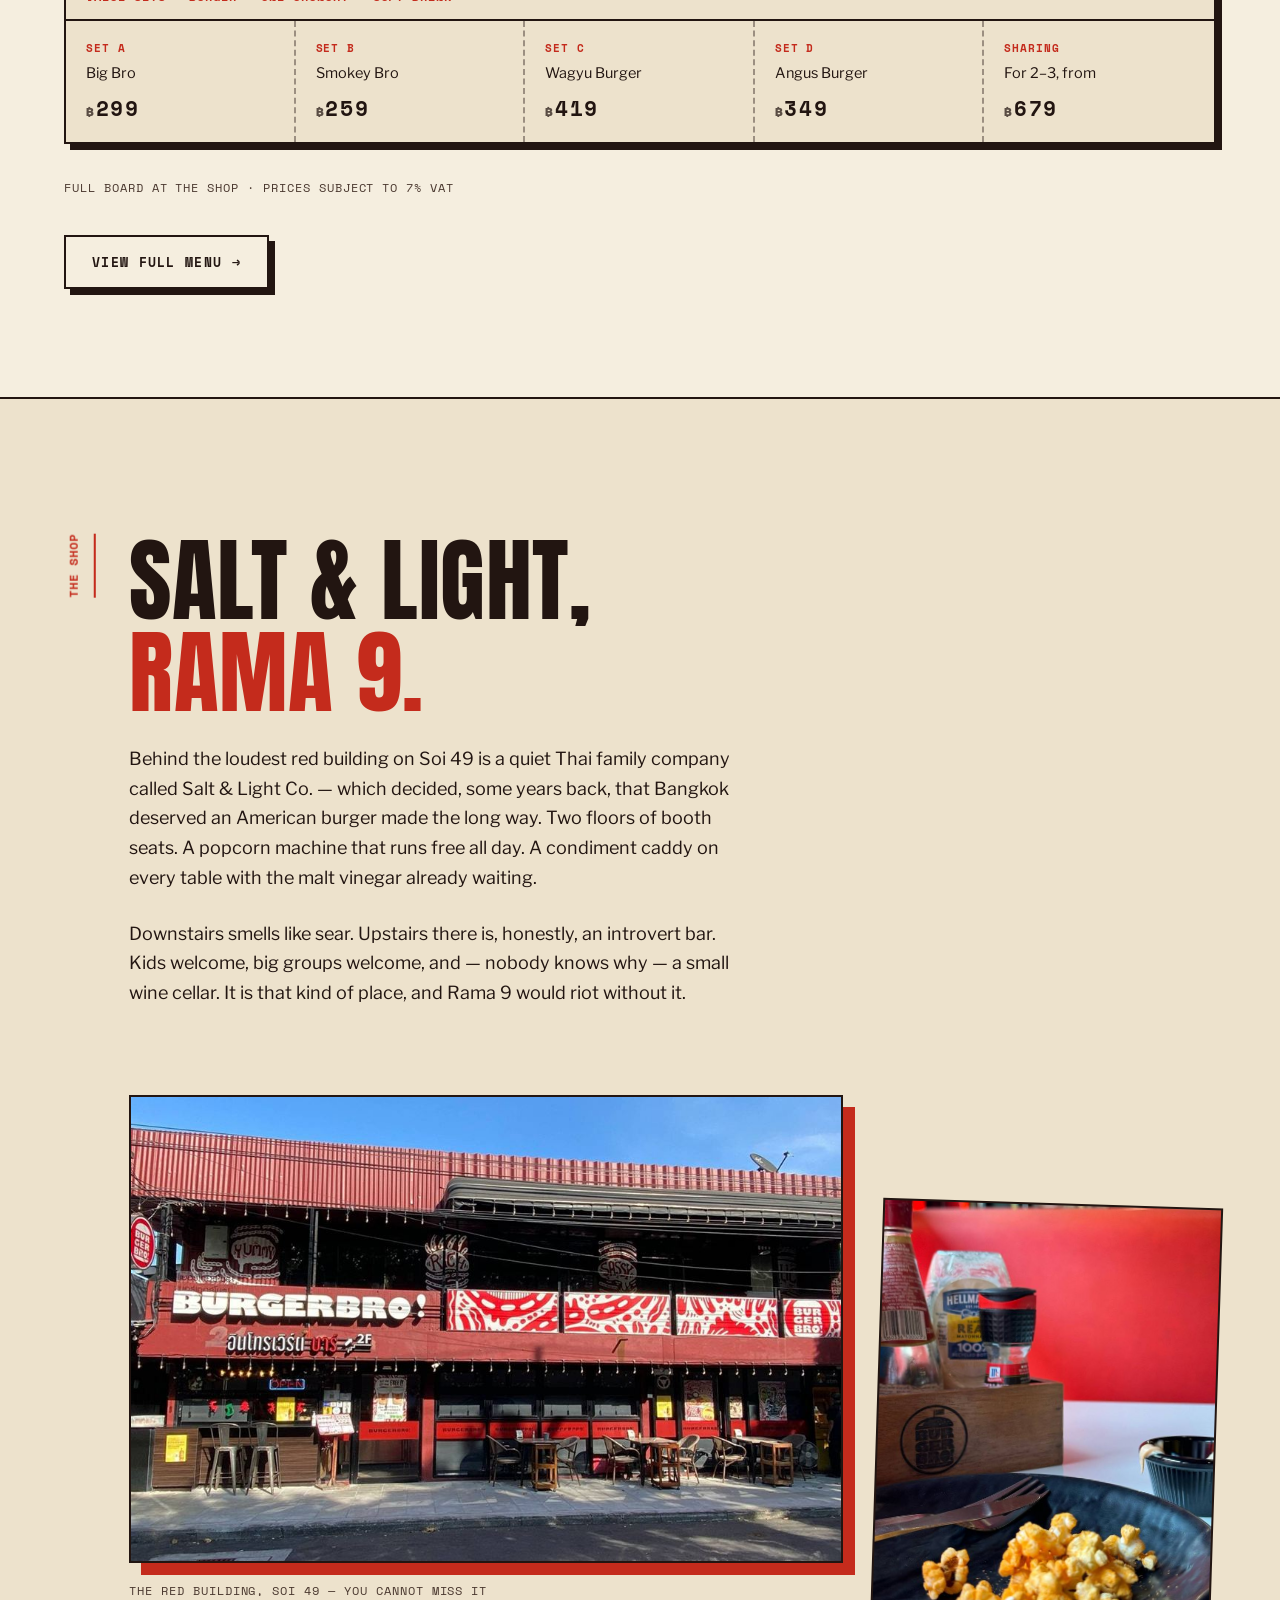
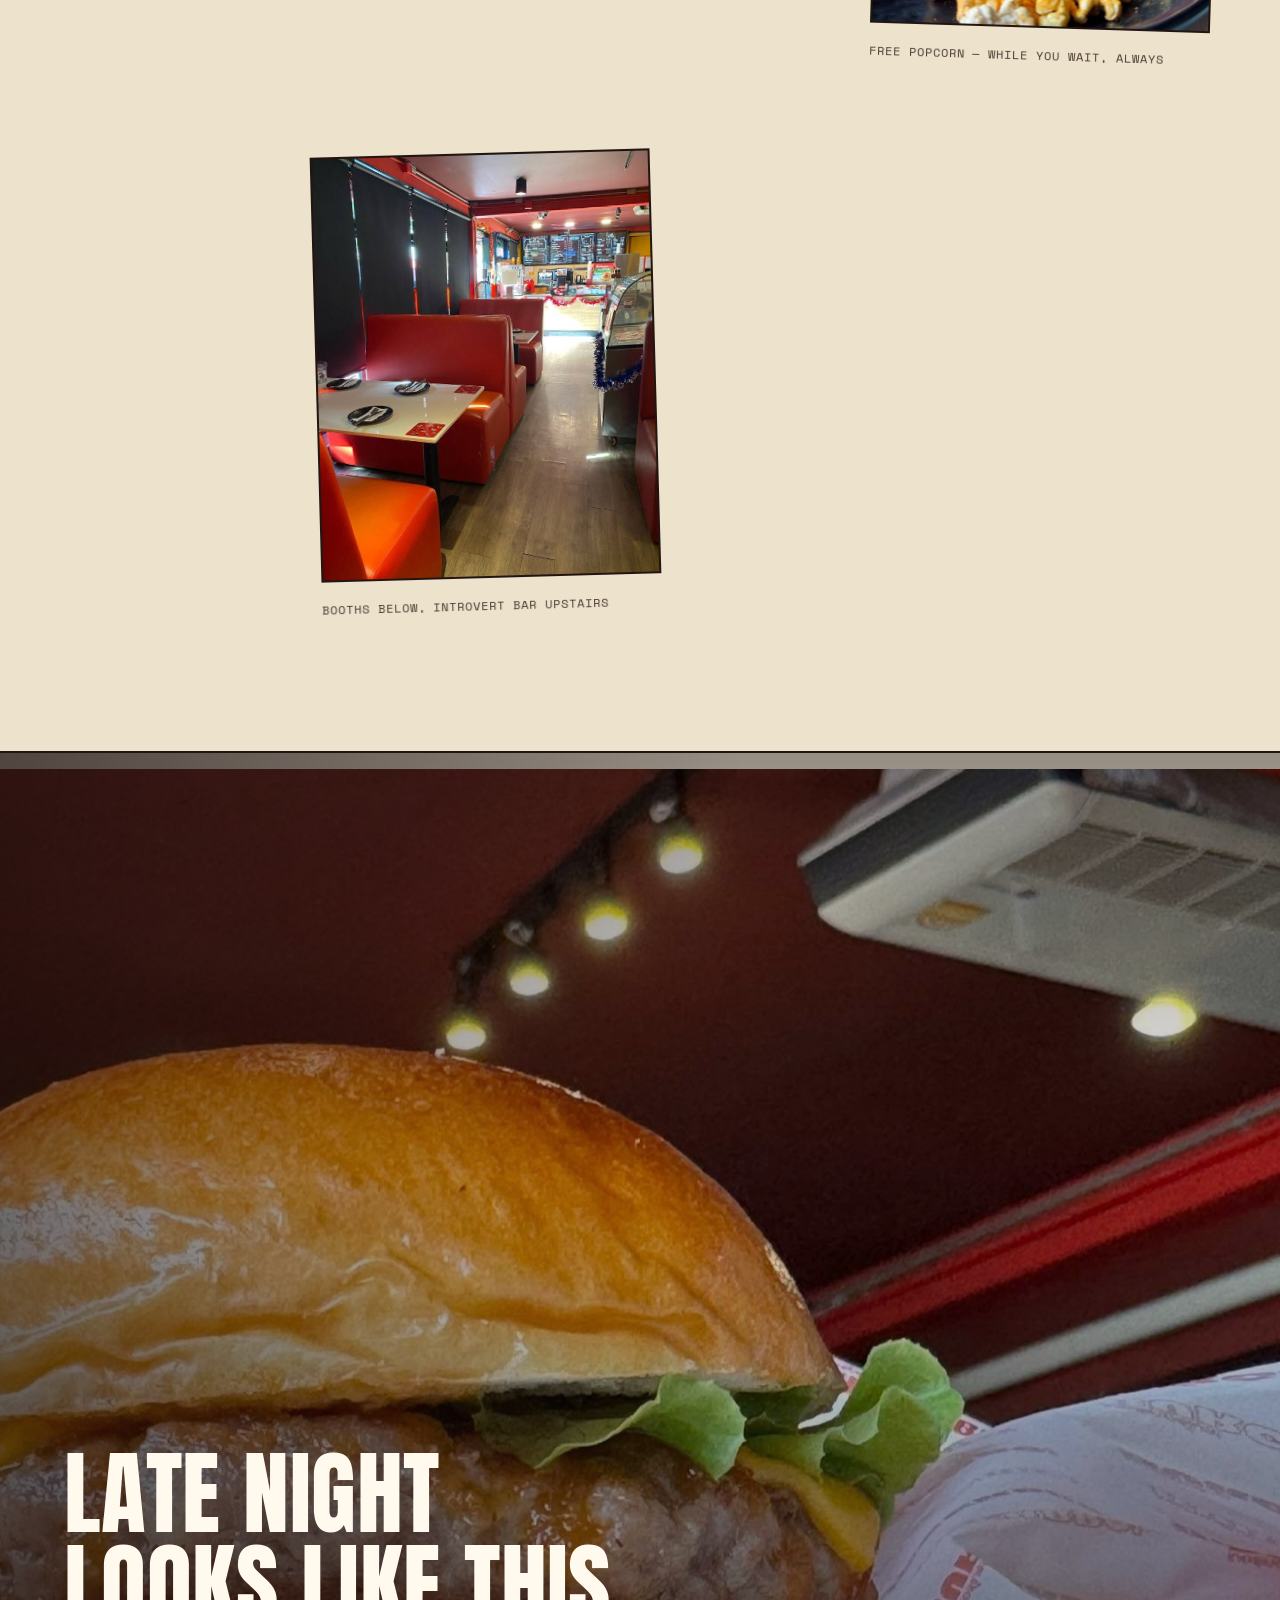
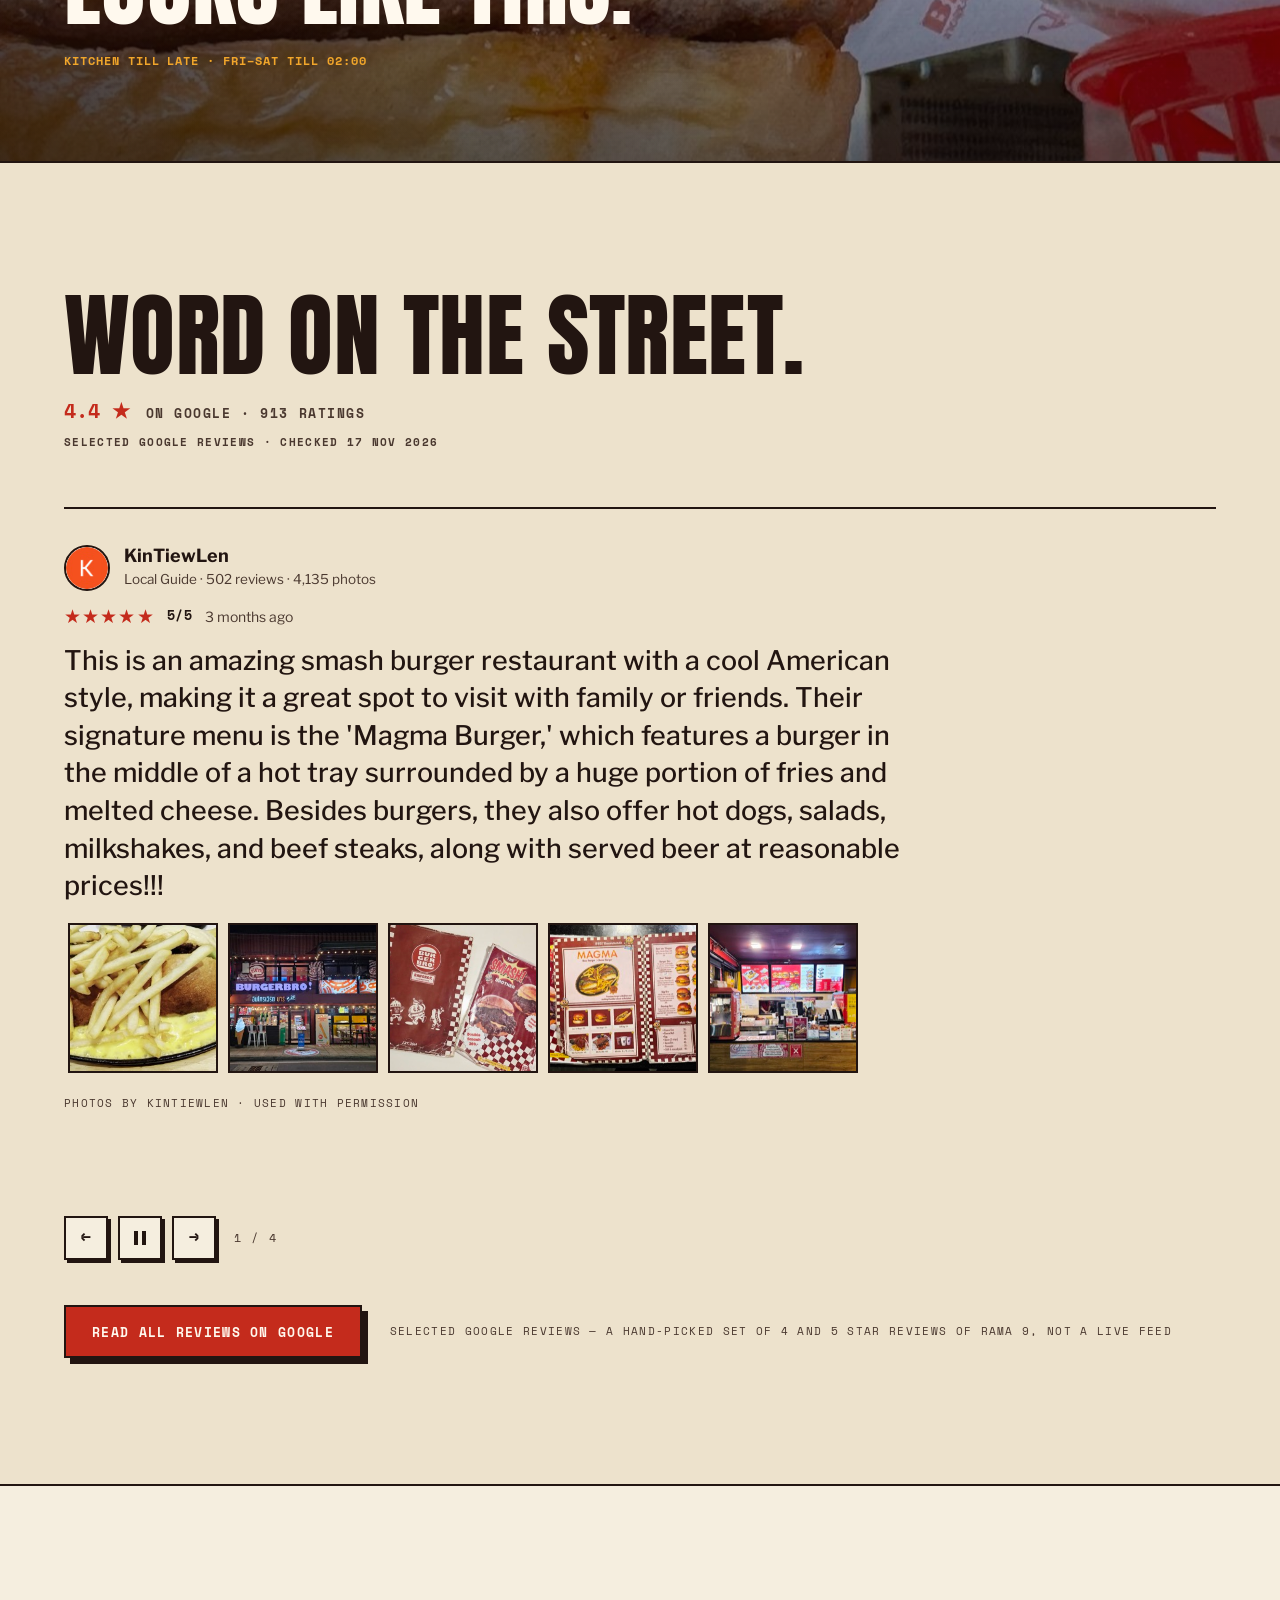
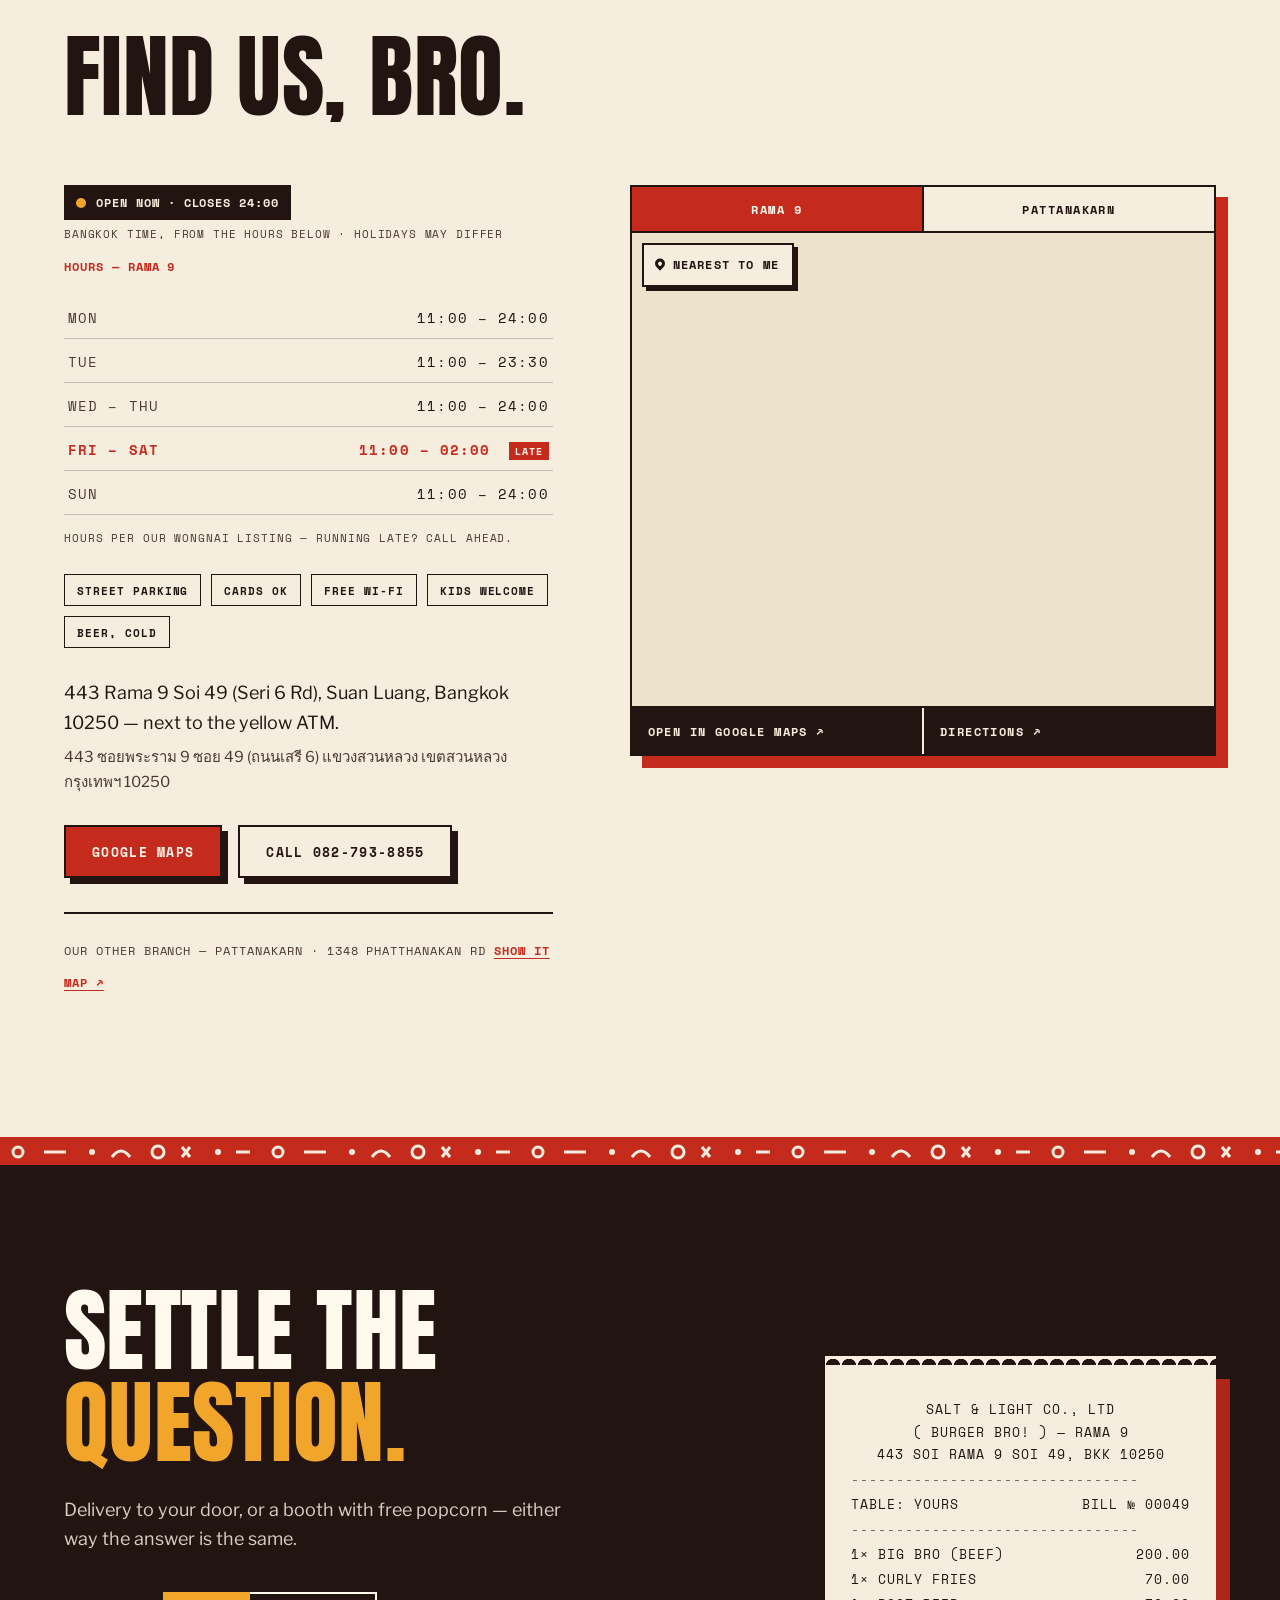
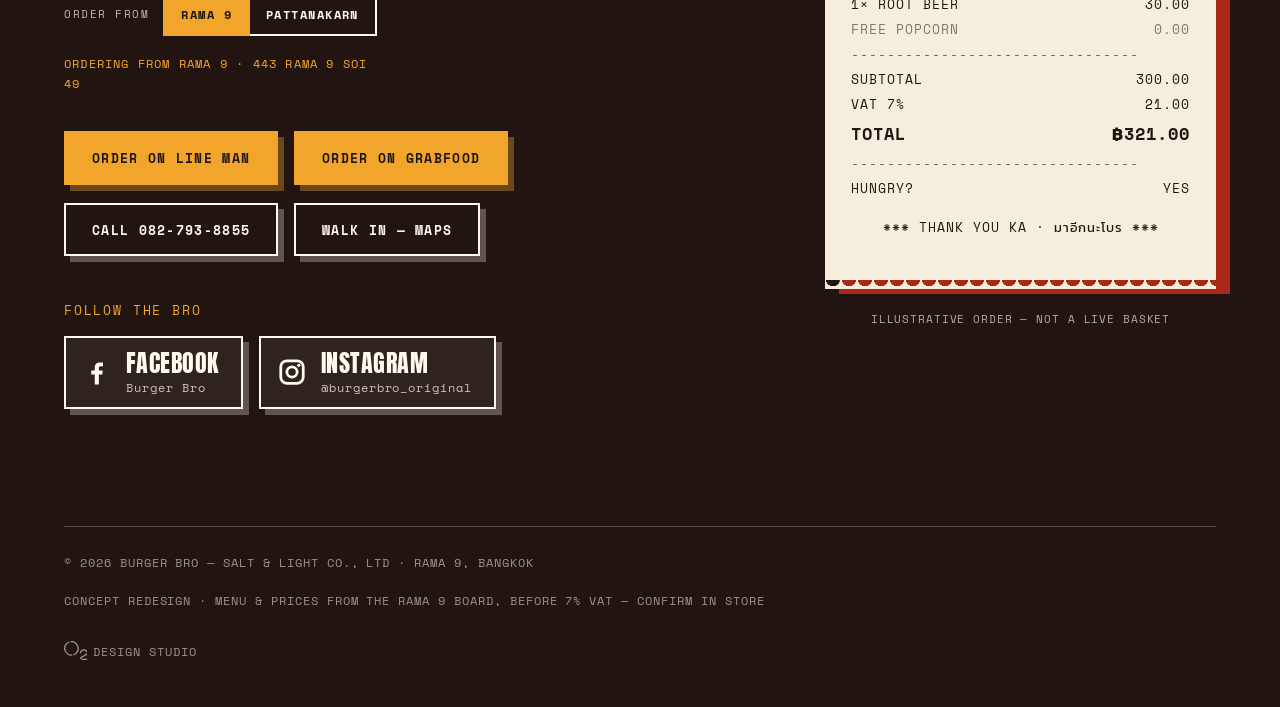
==== commit 005bbeb1: "Pattanakarn's hours: daily 11:00–22:00 from its Google Maps listing (table, open-now line, structure" ====
--- a/index.html
+++ b/index.html
@@ -46,7 +46,7 @@
 {"@type":"Restaurant","@id":"https://burgerbrobangkok.com/#rama9","url":"https://burgerbrobangkok.com/","name":"Burger Bro! Rama 9","alternateName":"เบอร์เกอร์โบร พระราม 9","servesCuisine":["American","Burgers"],"priceRange":"฿101–250","image":["https://burgerbrobangkok.com/media/big-bro.jpg","https://burgerbrobangkok.com/media/bro-inside.jpg"],"hasMenu":"https://burgerbrobangkok.com/menu/","parentOrganization":{"@id":"https://burgerbrobangkok.com/#brand"},"acceptsReservations":false,"telephone":"+66-82-793-8855","address":{"@type":"PostalAddress","streetAddress":"443 Rama 9 Soi 49 (Seri 6 Rd), Suan Luang","addressLocality":"Bangkok","postalCode":"10250","addressCountry":"TH"},"geo":{"@type":"GeoCoordinates","latitude":13.7437797,"longitude":100.6320785},"hasMap":"https://maps.google.com/?cid=4340520789969302256","openingHoursSpecification":[{"@type":"OpeningHoursSpecification","dayOfWeek":["Monday","Wednesday","Thursday","Sunday"],"opens":"11:00","closes":"00:00"},
 {"@type":"OpeningHoursSpecification","dayOfWeek":"Tuesday","opens":"11:00","closes":"23:30"},
 {"@type":"OpeningHoursSpecification","dayOfWeek":["Friday","Saturday"],"opens":"11:00","closes":"02:00"}]},
-{"@type":"Restaurant","@id":"https://burgerbrobangkok.com/#pattanakarn","url":"https://burgerbrobangkok.com/","name":"Burger Bro! Pattanakarn","alternateName":"เบอร์เกอร์โบร พัฒนาการ","servesCuisine":["American","Burgers"],"priceRange":"฿101–250","image":["https://burgerbrobangkok.com/media/big-bro.jpg","https://burgerbrobangkok.com/media/bro-inside.jpg"],"hasMenu":"https://burgerbrobangkok.com/menu/","parentOrganization":{"@id":"https://burgerbrobangkok.com/#brand"},"acceptsReservations":false,"address":{"@type":"PostalAddress","streetAddress":"1348 Phatthanakan Rd, Suan Luang","addressLocality":"Bangkok","addressCountry":"TH"},"geo":{"@type":"GeoCoordinates","latitude":13.7360497,"longitude":100.6234688},"hasMap":"https://maps.google.com/?cid=12405364053160930417"}]}
+{"@type":"Restaurant","@id":"https://burgerbrobangkok.com/#pattanakarn","url":"https://burgerbrobangkok.com/","name":"Burger Bro! Pattanakarn","alternateName":"เบอร์เกอร์โบร พัฒนาการ","servesCuisine":["American","Burgers"],"priceRange":"฿101–250","image":["https://burgerbrobangkok.com/media/big-bro.jpg","https://burgerbrobangkok.com/media/bro-inside.jpg"],"hasMenu":"https://burgerbrobangkok.com/menu/","parentOrganization":{"@id":"https://burgerbrobangkok.com/#brand"},"acceptsReservations":false,"address":{"@type":"PostalAddress","streetAddress":"1348 Phatthanakan Rd, Suan Luang","addressLocality":"Bangkok","addressCountry":"TH"},"geo":{"@type":"GeoCoordinates","latitude":13.7360497,"longitude":100.6234688},"hasMap":"https://maps.google.com/?cid=12405364053160930417","openingHoursSpecification":[{"@type":"OpeningHoursSpecification","dayOfWeek":["Monday","Tuesday","Wednesday","Thursday","Friday","Saturday","Sunday"],"opens":"11:00","closes":"22:00"}]}]}
 </script>
 <style>
 /* ============================================================
@@ -1980,8 +1980,12 @@
 
         <div class="find-panel" data-branch-panel="1" hidden>
         <h3 class="mono find-sub" data-i18n="find.pk.hours">HOURS — PATTANAKARN</h3>
-        <p class="find-unk"><span data-i18n="find.pk.hoursUnk"><b>Hours not confirmed yet</b> — check the branch's Google Maps listing before you go.</span> <a href="https://maps.google.com/?cid=12405364053160930417" target="_blank" rel="noopener" data-i18n="find.pk.check">Check on Google Maps</a></p>
-        <p class="find-unk" data-i18n="find.pk.more"><b>Not on Grab: order on LINE MAN.</b> Phone and facilities not confirmed yet; we only list what the branch has confirmed.</p>
+        <table class="hours" aria-label="Opening hours" data-i18n-aria="a11y.hours">
+          <tbody>
+            <tr><th scope="row" class="mono" data-i18n="h.daily">DAILY</th><td class="mono">11:00 – 22:00</td></tr>
+          </tbody>
+        </table>
+        <p class="find-note mono"><span data-i18n="find.pk.note">HOURS PER THE BRANCH'S GOOGLE MAPS LISTING — HOLIDAYS MAY DIFFER.</span> <a href="https://maps.google.com/?cid=12405364053160930417" target="_blank" rel="noopener" data-i18n="find.pk.check">Check on Google Maps</a></p>
         <address class="find-addr">
           <p data-i18n="find.pk.addr">1348 Phatthanakan Rd, Suan Luang, Bangkok</p>
           <p class="find-addr-th" lang="th" data-lang-en="th" data-lang-th="en" data-i18n="find.pk.addr2">1348 ถนนพัฒนาการ สวนหลวง กรุงเทพฯ</p>
@@ -2307,9 +2311,9 @@
   "find.show": "ดูสาขานี้",
   "find.nowNote": "ตามเวลากรุงเทพฯ จากตารางด้านล่าง · วันหยุดอาจไม่ตรงนี้",
   "find.pk.hours": "เวลาเปิด — พัฒนาการ",
-  "find.pk.hoursUnk": "<b>ยังไม่ได้ยืนยันเวลาเปิด</b> — เช็กหน้า Google Maps ของสาขาก่อนไปนะ",
+  "h.daily": "ทุกวัน",
+  "find.pk.note": "เวลาตามหน้า Google Maps ของสาขา — วันหยุดนักขัตฤกษ์อาจต่างออกไป",
   "find.pk.check": "เช็กใน Google Maps",
-  "find.pk.more": "<b>สาขานี้ไม่มีใน Grab สั่งผ่าน LINE MAN ได้เลย</b> ยังไม่ได้ยืนยันเบอร์โทรและสิ่งอำนวยความสะดวก เราใส่เฉพาะข้อมูลที่สาขายืนยันแล้ว",
   "find.pk.addr": "1348 ถนนพัฒนาการ สวนหลวง กรุงเทพฯ",
   "find.pk.addr2": "1348 Phatthanakan Rd, Suan Luang, Bangkok",
   "order.forR9": "สั่งจากสาขาพระราม 9 · 443 พระราม 9 ซอย 49",
@@ -3863,7 +3867,7 @@
   }
 
   /* ============================================================
-     OPEN NOW — Rama 9 only, from its hours in BRANCHES, in Bangkok time (UTC+7, no daylight saving).
+     OPEN NOW — the chosen branch, from its hours in BRANCHES, in Bangkok time (UTC+7, no daylight saving).
      Fri and Sat run past midnight. No waiting times, no holiday guesses: the note says holidays may differ.
      A branch without confirmed hours shows nothing.
      ============================================================ */
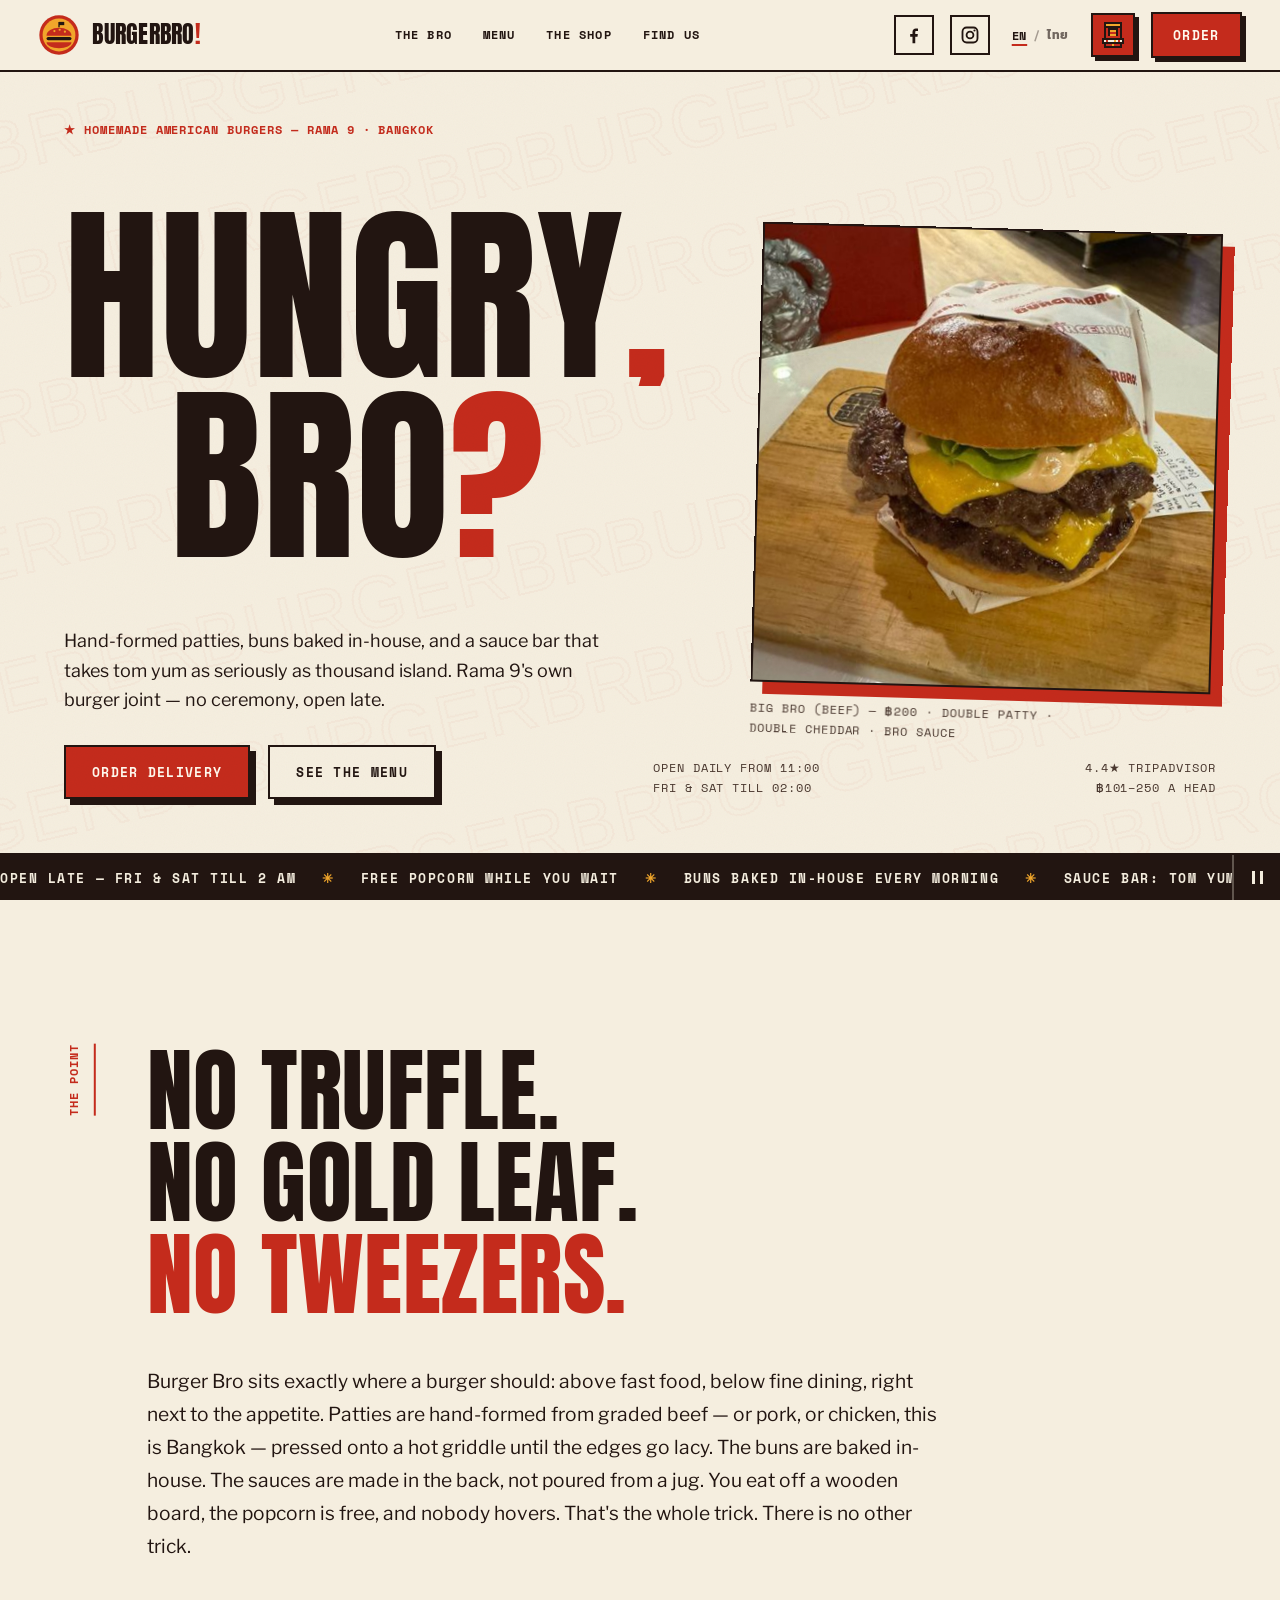
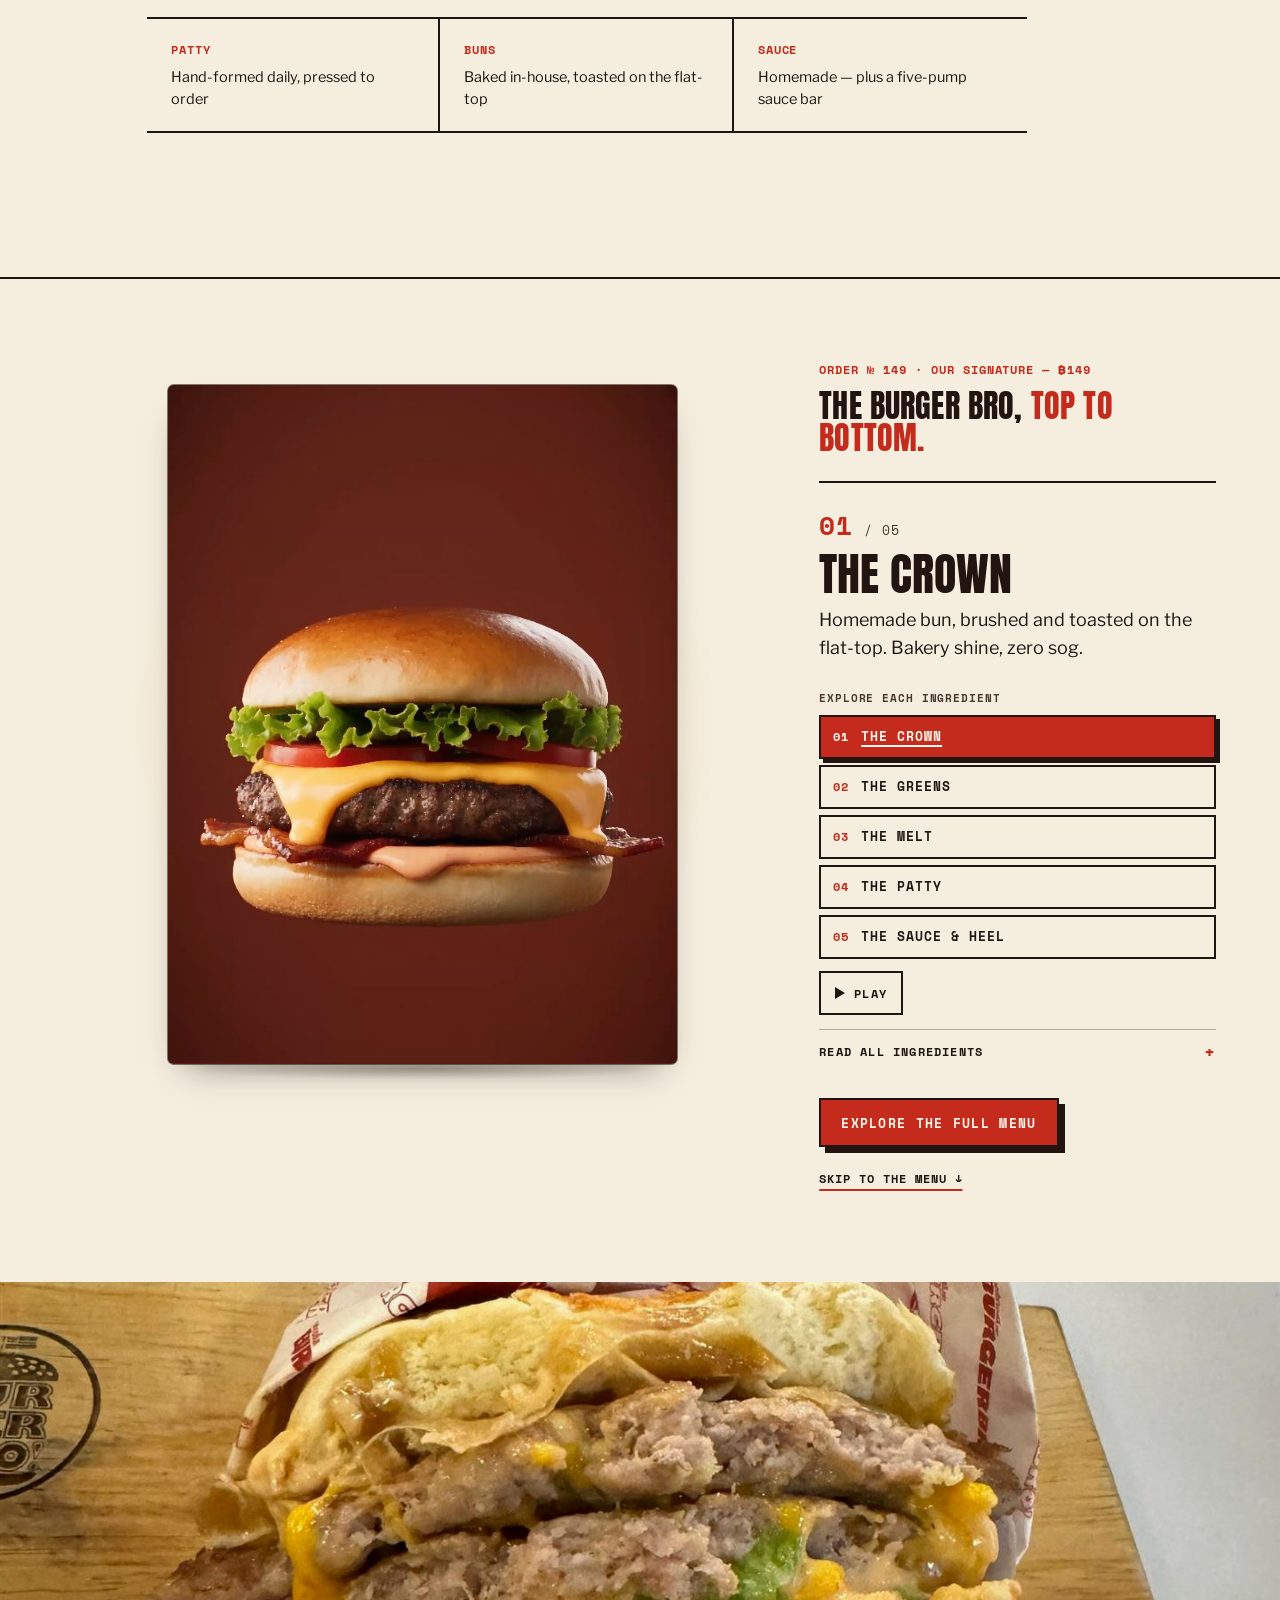
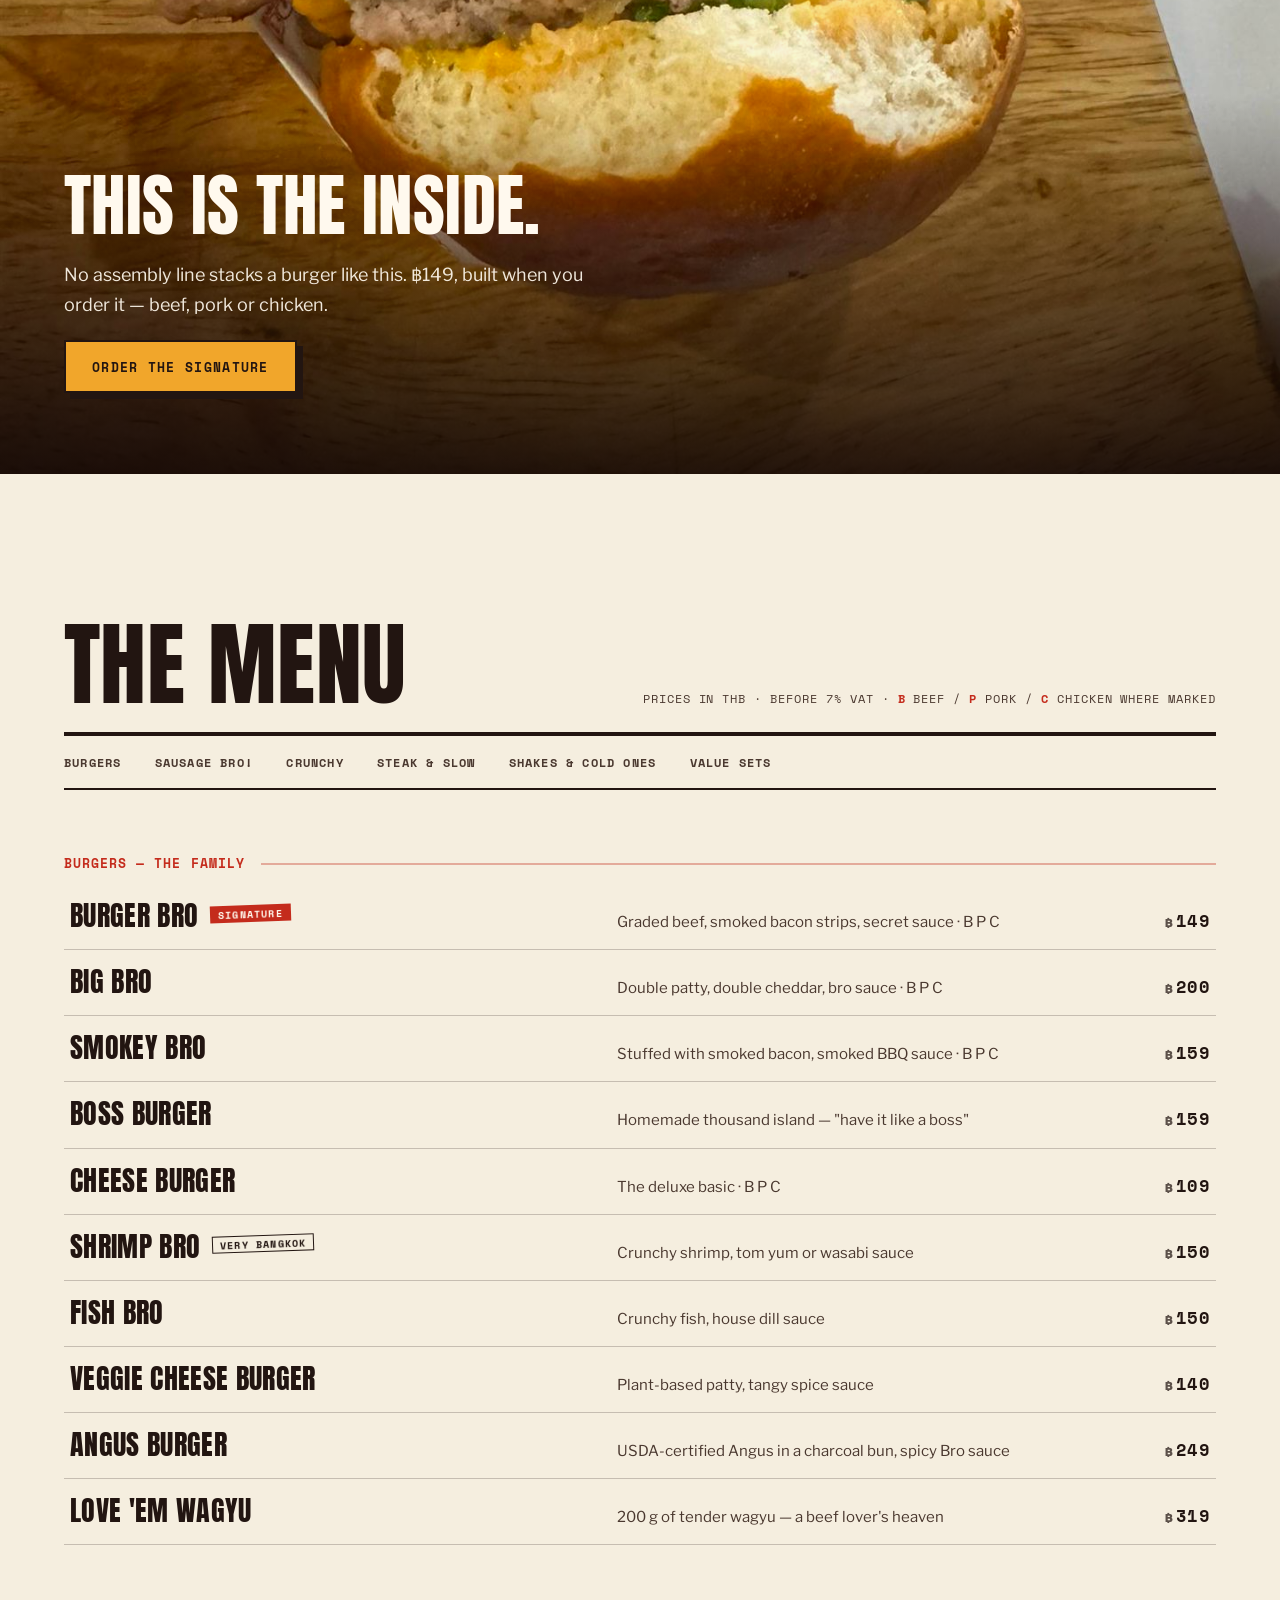
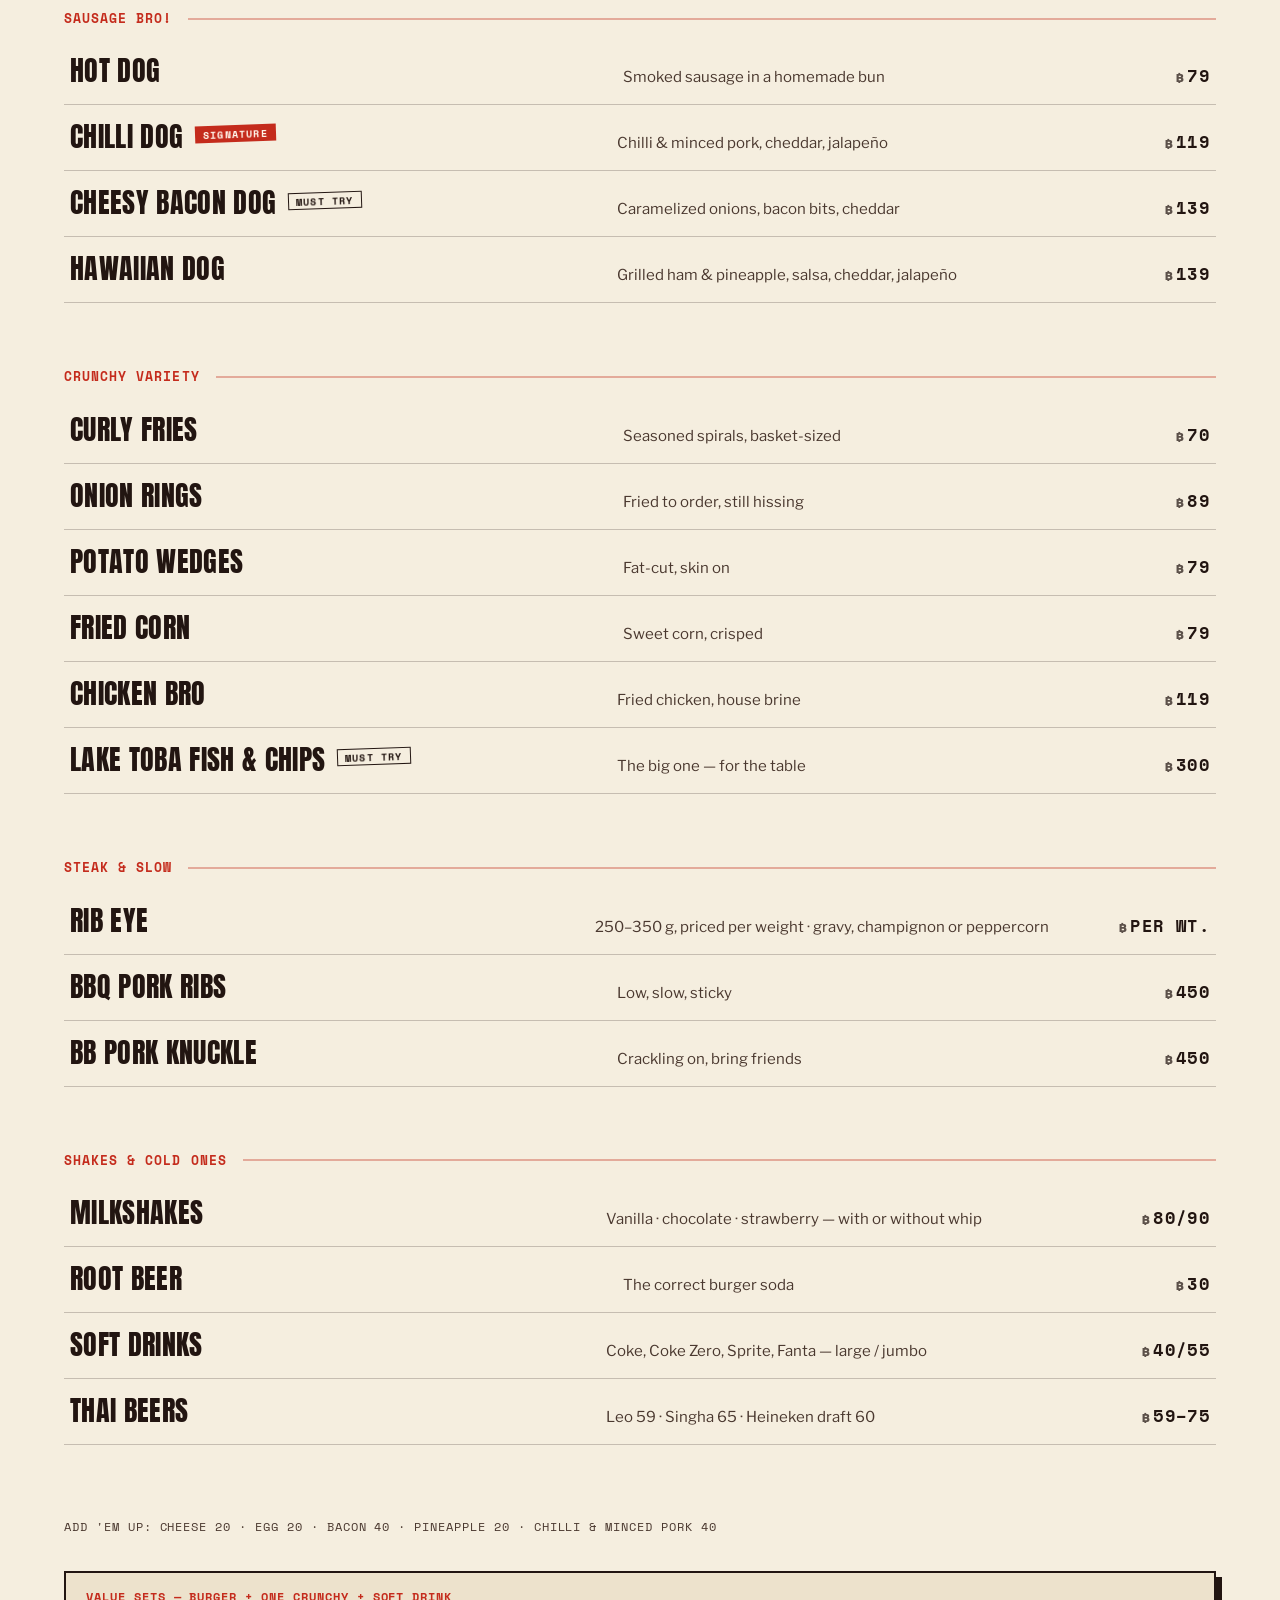
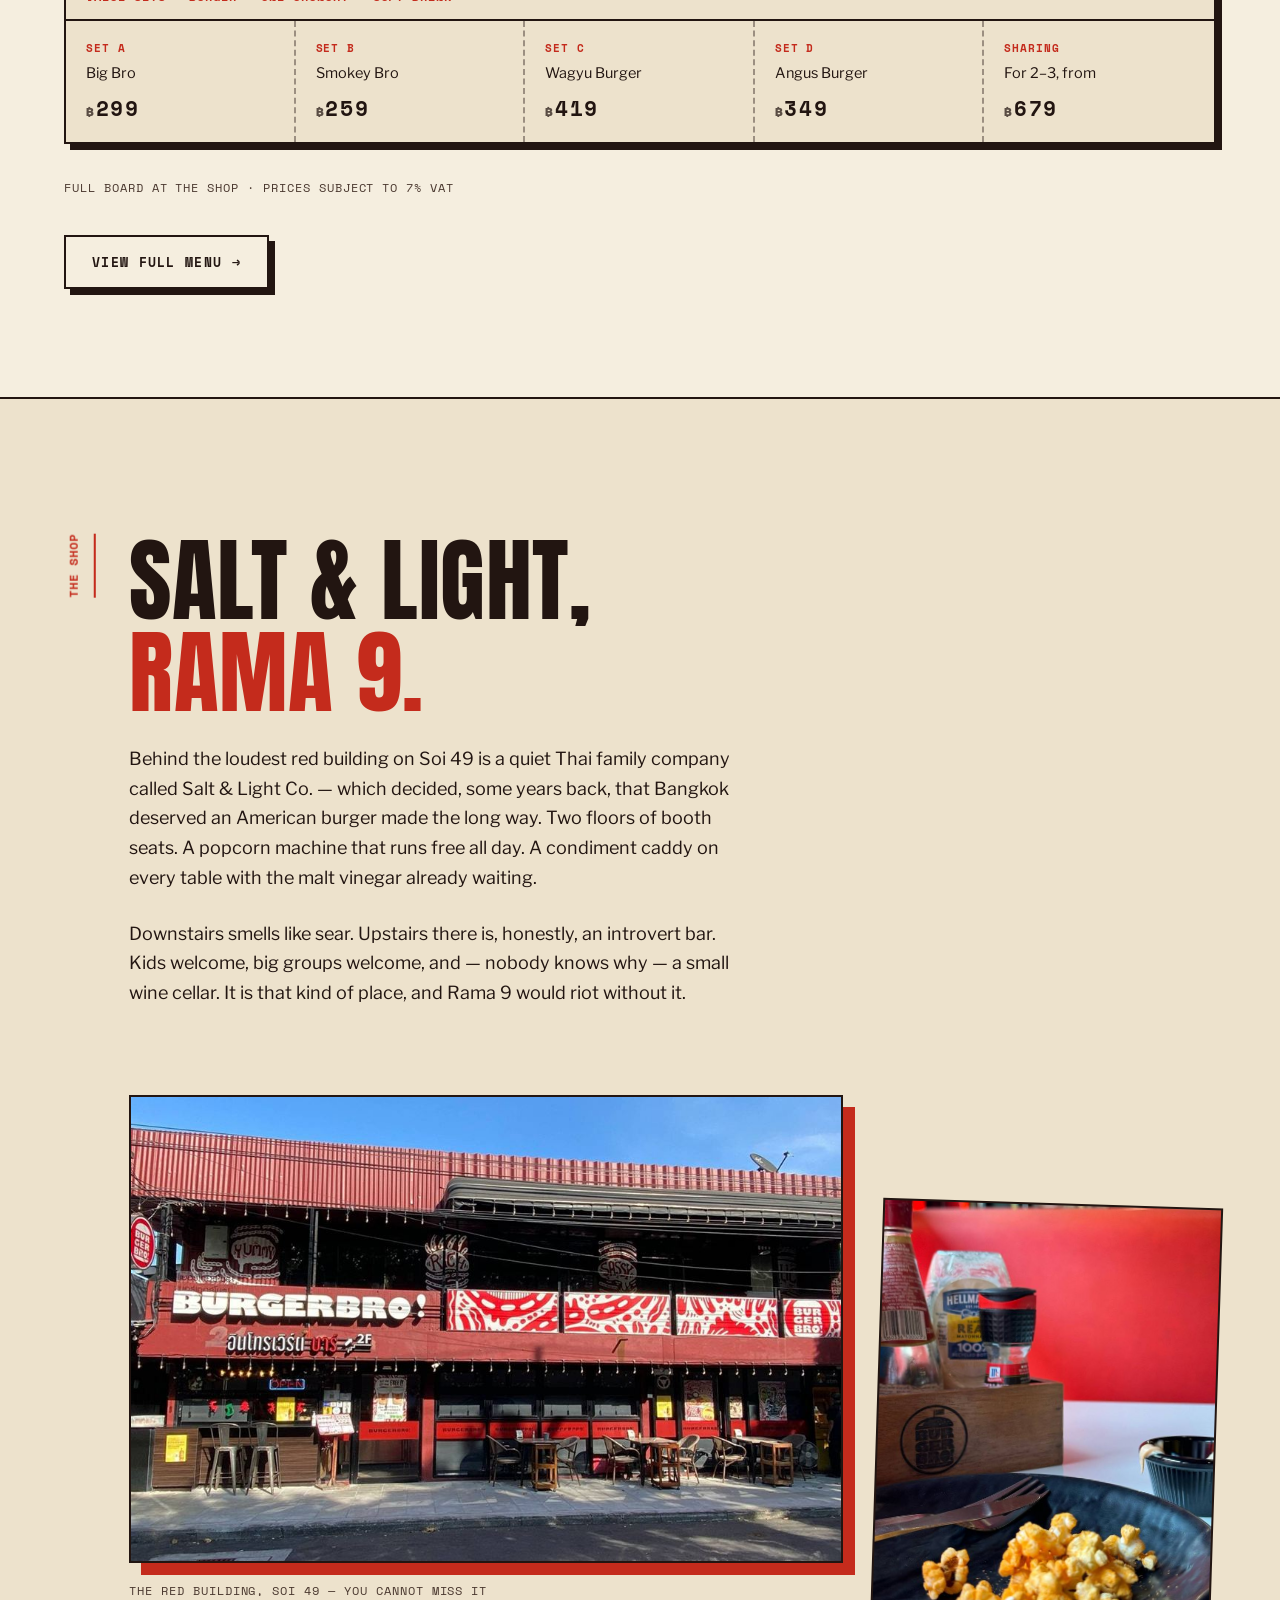
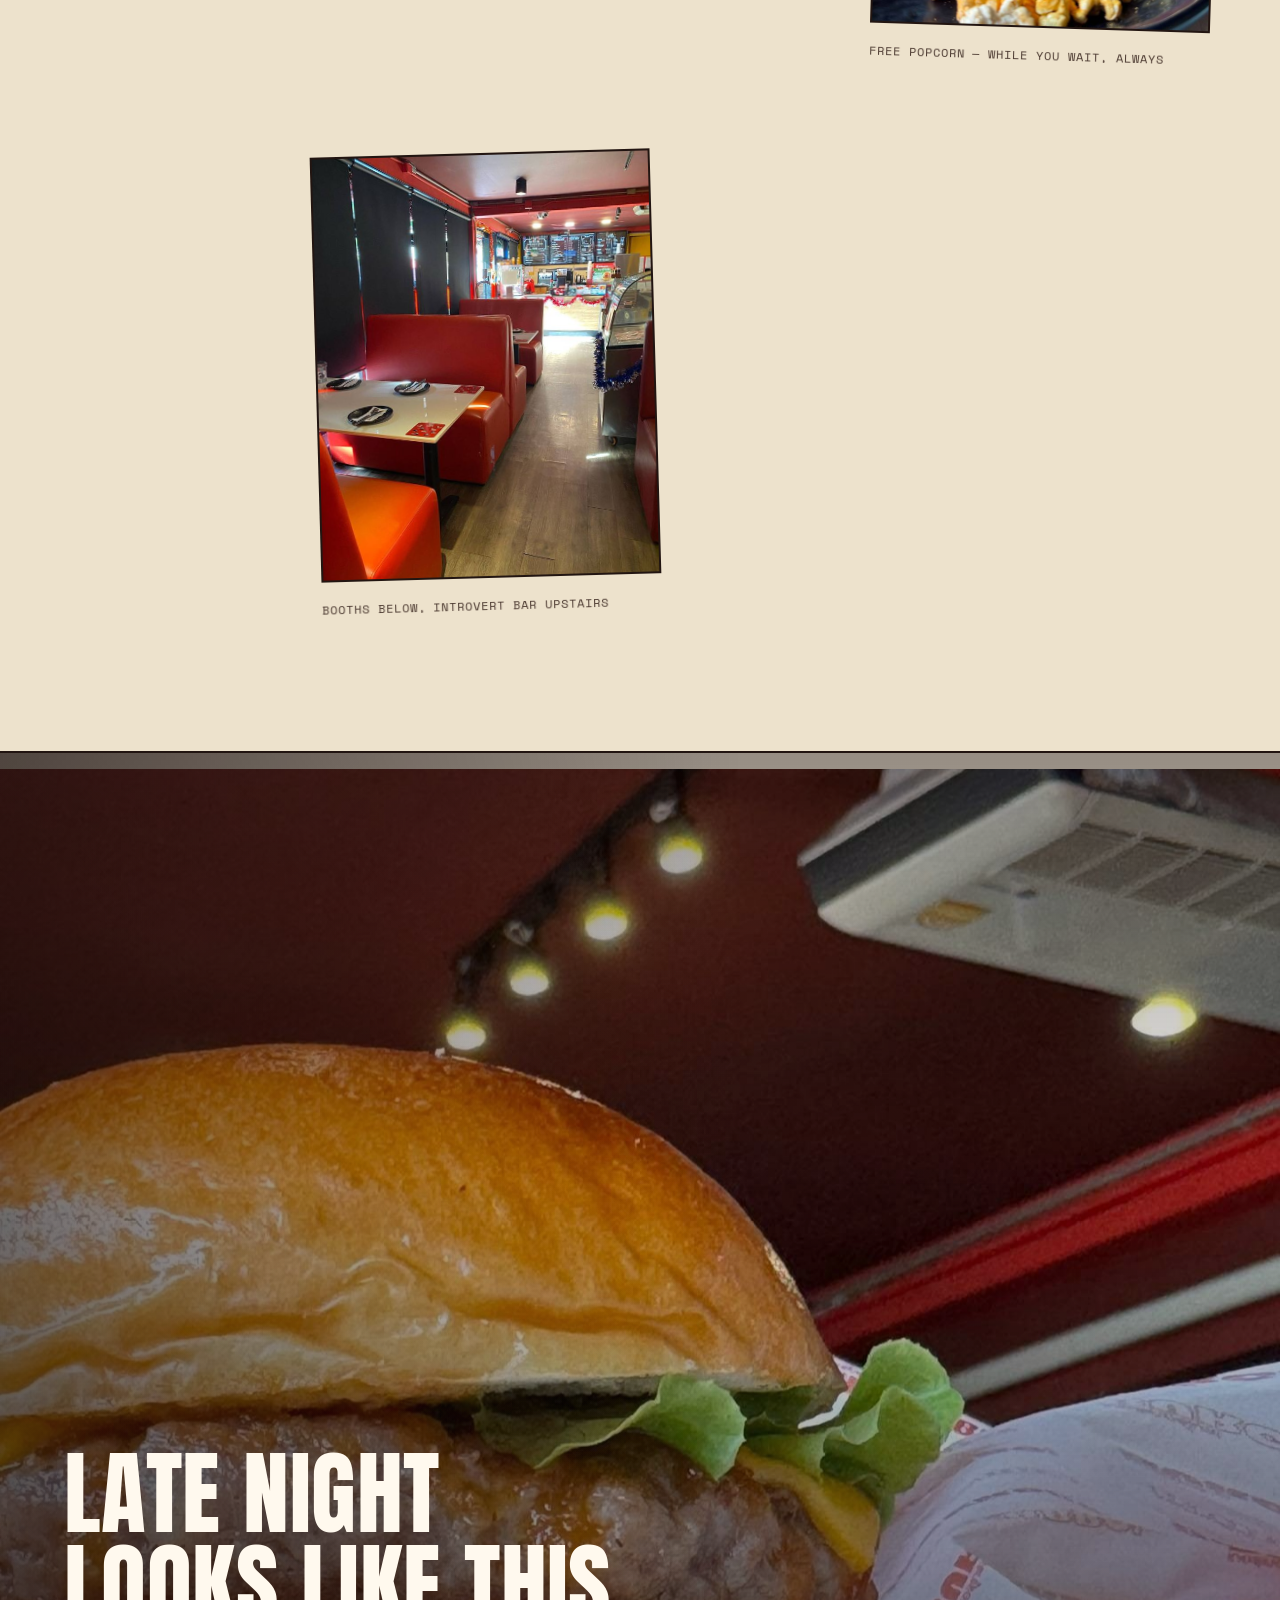
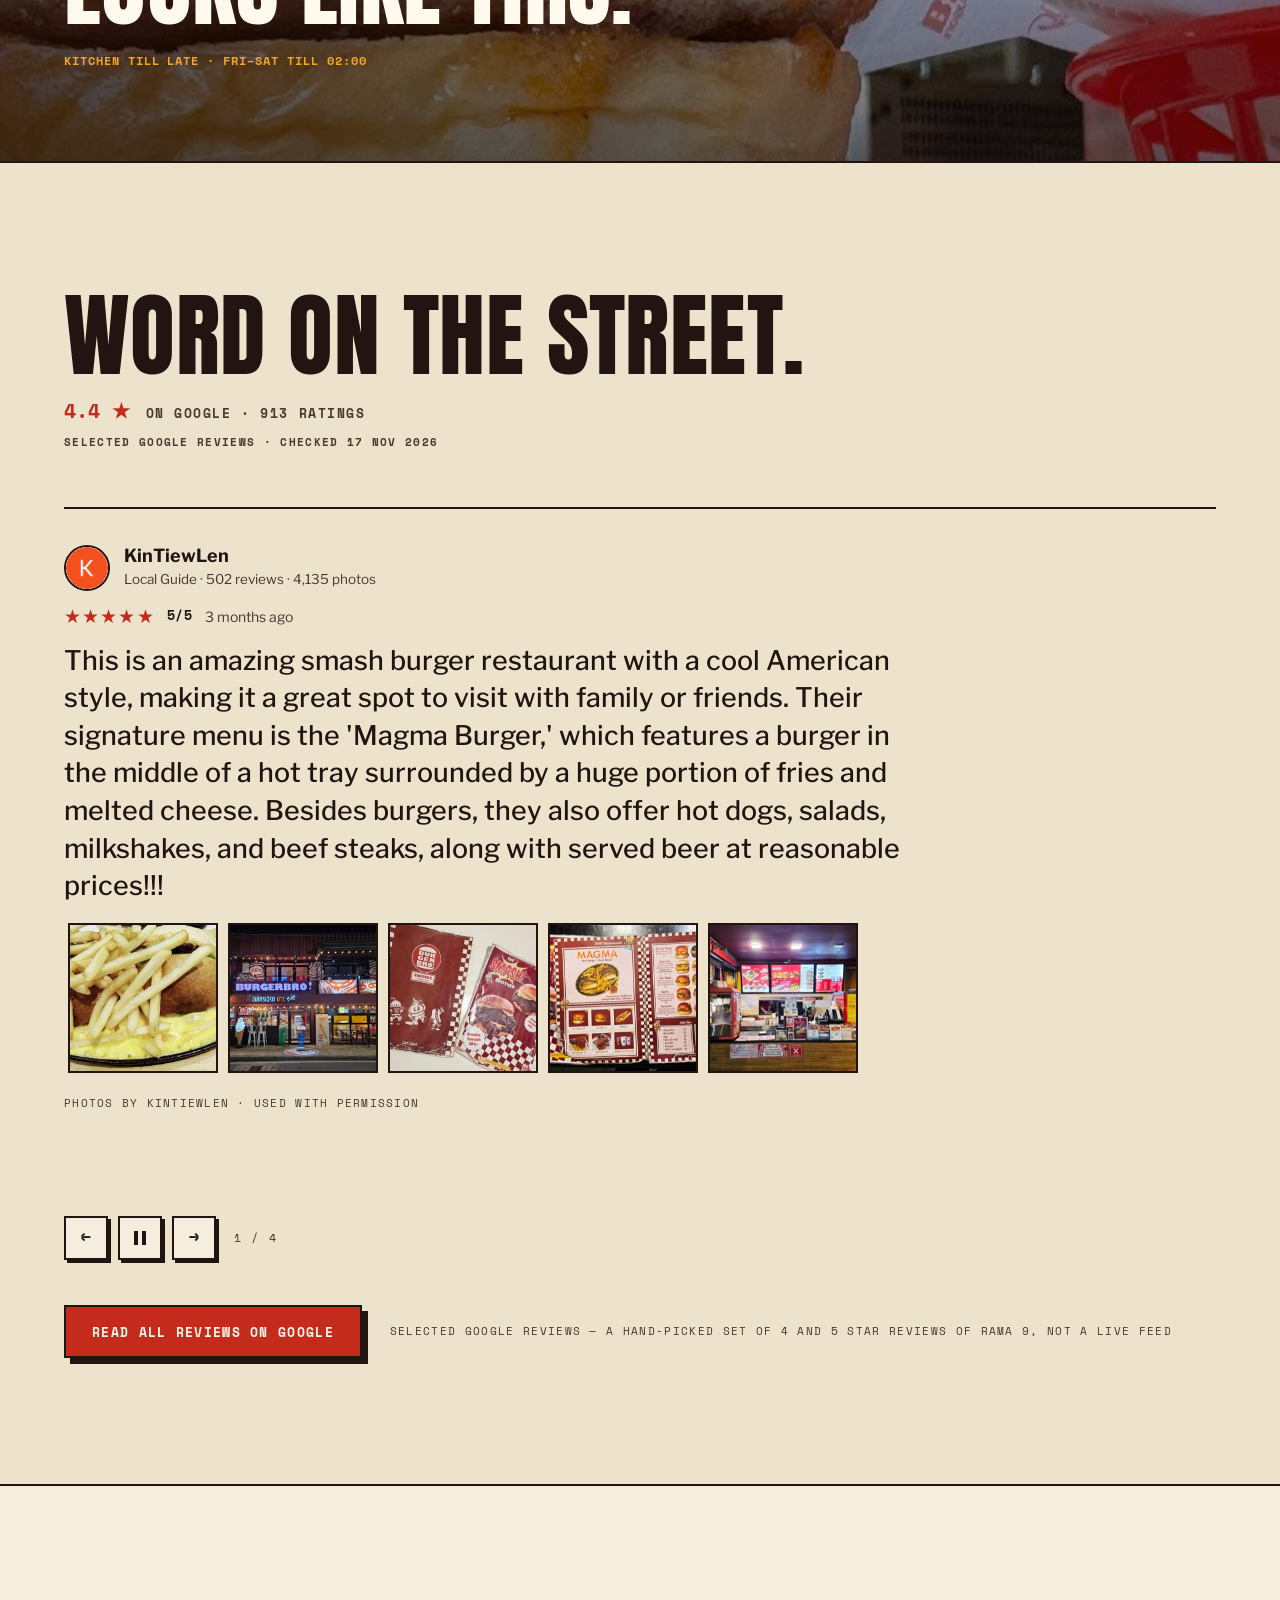
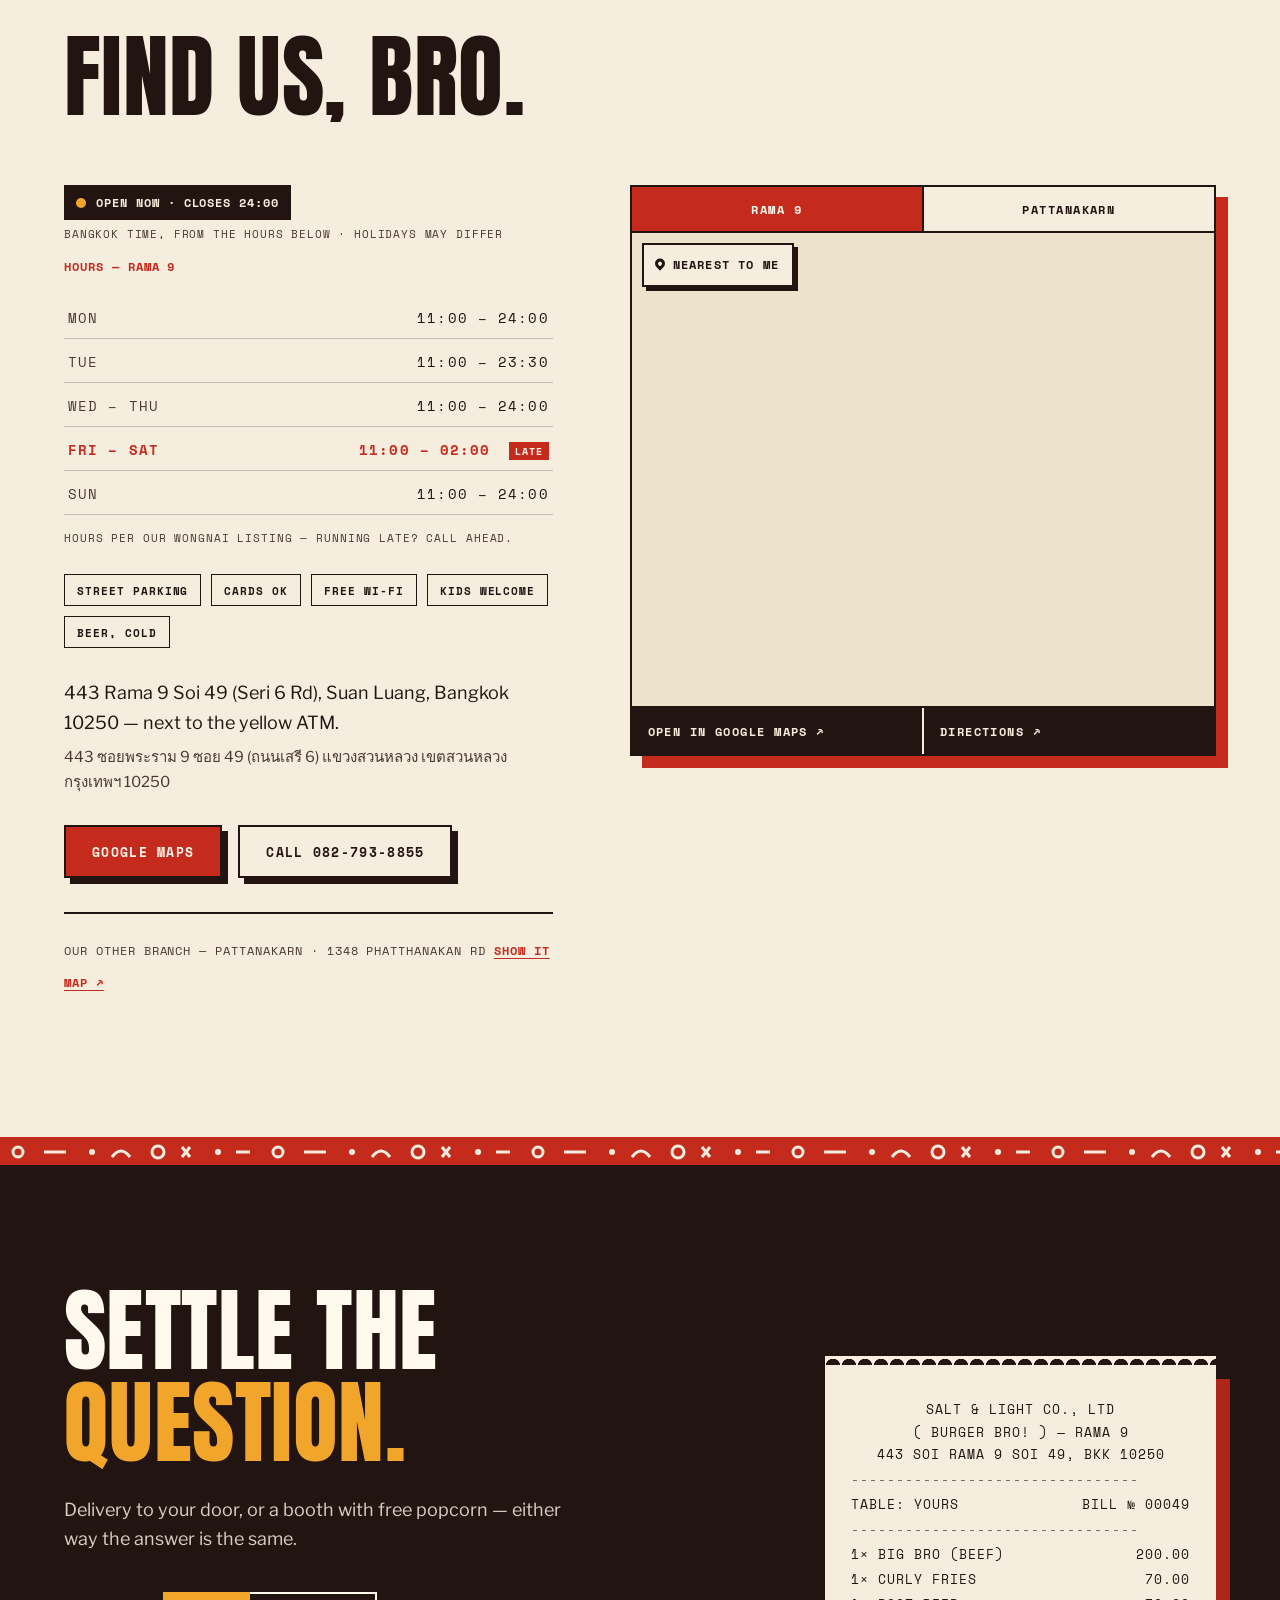
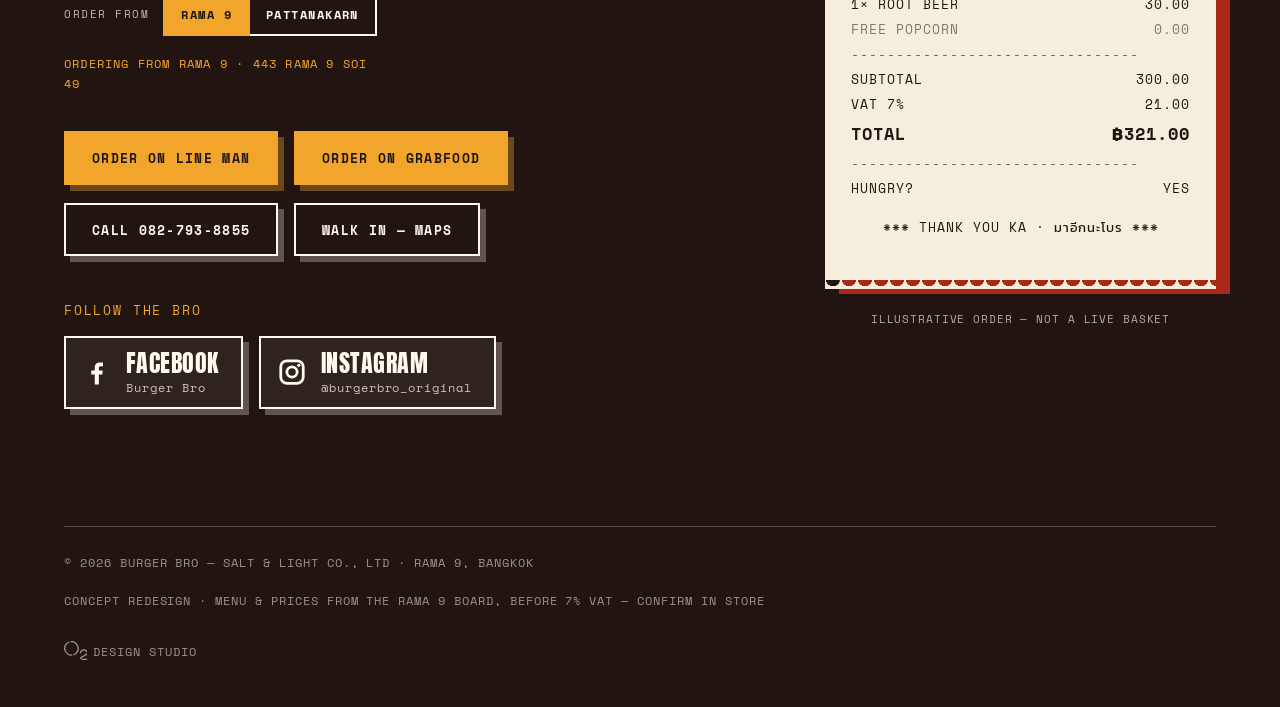
==== commit 771360f1: "Site icons Google and phones can use (favicon.ico 16/32/48, a 192 PNG, apple-touch-icon; tools/icons" ====
--- a/index.html
+++ b/index.html
@@ -19,7 +19,10 @@
 <meta property="og:image:alt" content="Big Bro double cheeseburger on Burger Bro wrapper paper" data-th="Big Bro ชีสเบอร์เกอร์เนื้อสองชั้น บนกระดาษห่อของ Burger Bro">
 <meta property="og:url" content="https://burgerbrobangkok.com/" data-th="https://burgerbrobangkok.com/?lang=th">
 <meta name="twitter:card" content="summary_large_image">
+<link rel="icon" href="favicon.ico" sizes="16x16 32x32 48x48">
 <link rel="icon" href="media/favicon.svg" type="image/svg+xml">
+<link rel="icon" href="media/icon-192.png" type="image/png" sizes="192x192">
+<link rel="apple-touch-icon" href="apple-touch-icon.png">
 <!-- one page, two languages: English at the plain address, Thai at ?lang=th (shared/site.js sets the head lines and the canonical before paint) -->
 <link rel="alternate" hreflang="en" href="https://burgerbrobangkok.com/">
 <link rel="alternate" hreflang="th" href="https://burgerbrobangkok.com/?lang=th">
@@ -248,9 +251,9 @@
   position: fixed; inset: 0; z-index: var(--z-loader);
   background: var(--red);
   display: none; place-items: center;
-  transition: transform .6s var(--e-out);
-}
-html.js:not(.no-loader) .loader { display: grid; animation: loaderFailsafe .01s 3.2s forwards; }
+  transition: transform .75s var(--e-out);
+}
+html.js:not(.no-loader) .loader { display: grid; animation: loaderFailsafe .01s 4s forwards; }
 @keyframes loaderFailsafe { to { transform: translateY(-101%); visibility: hidden; } }
 .loader.is-done { transform: translateY(-101%); }
 .loader-inner { text-align: center; color: var(--white); }
@@ -259,7 +262,7 @@
   font-size: clamp(64px, 12vw, 140px);
   line-height: .9; text-transform: uppercase;
   transform-origin: center bottom;
-  animation: stampIn .55s var(--e-press) both;
+  animation: stampIn .7s var(--e-press) both;
 }
 .loader-meta { margin-top: 22px; color: var(--mustard); }
 @keyframes stampIn {
@@ -2479,19 +2482,19 @@
     window.setTimeout(revealHero, 180);
     window.setTimeout(function () {
       if (loader.parentNode) loader.parentNode.removeChild(loader);
-    }, 900);
+    }, 1000);
   }
   if (loader && !reduceMotion && !shotMode && !docEl.classList.contains("no-loader")) {
     document.body.style.overflow = "hidden";
     var heroImg = document.getElementById("heroImg");
-    var minWait = new Promise(function (res) { window.setTimeout(res, 500); });
+    var minWait = new Promise(function (res) { window.setTimeout(res, 1100); }); // the stamp holds a beat (the owner, 21 Nov 2026: "slightly longer"; was 0.5 s)
     var imgWait = new Promise(function (res) {
       if (!heroImg || heroImg.complete) return res();
       heroImg.addEventListener("load", res, { once: true });
       heroImg.addEventListener("error", res, { once: true });
     });
     Promise.all([minWait, imgWait]).then(dropLoader);
-    window.setTimeout(dropLoader, 2000); // hard ceiling
+    window.setTimeout(dropLoader, 2600); // hard ceiling
   } else if (loader) {
     loader.parentNode.removeChild(loader);
     revealHero();
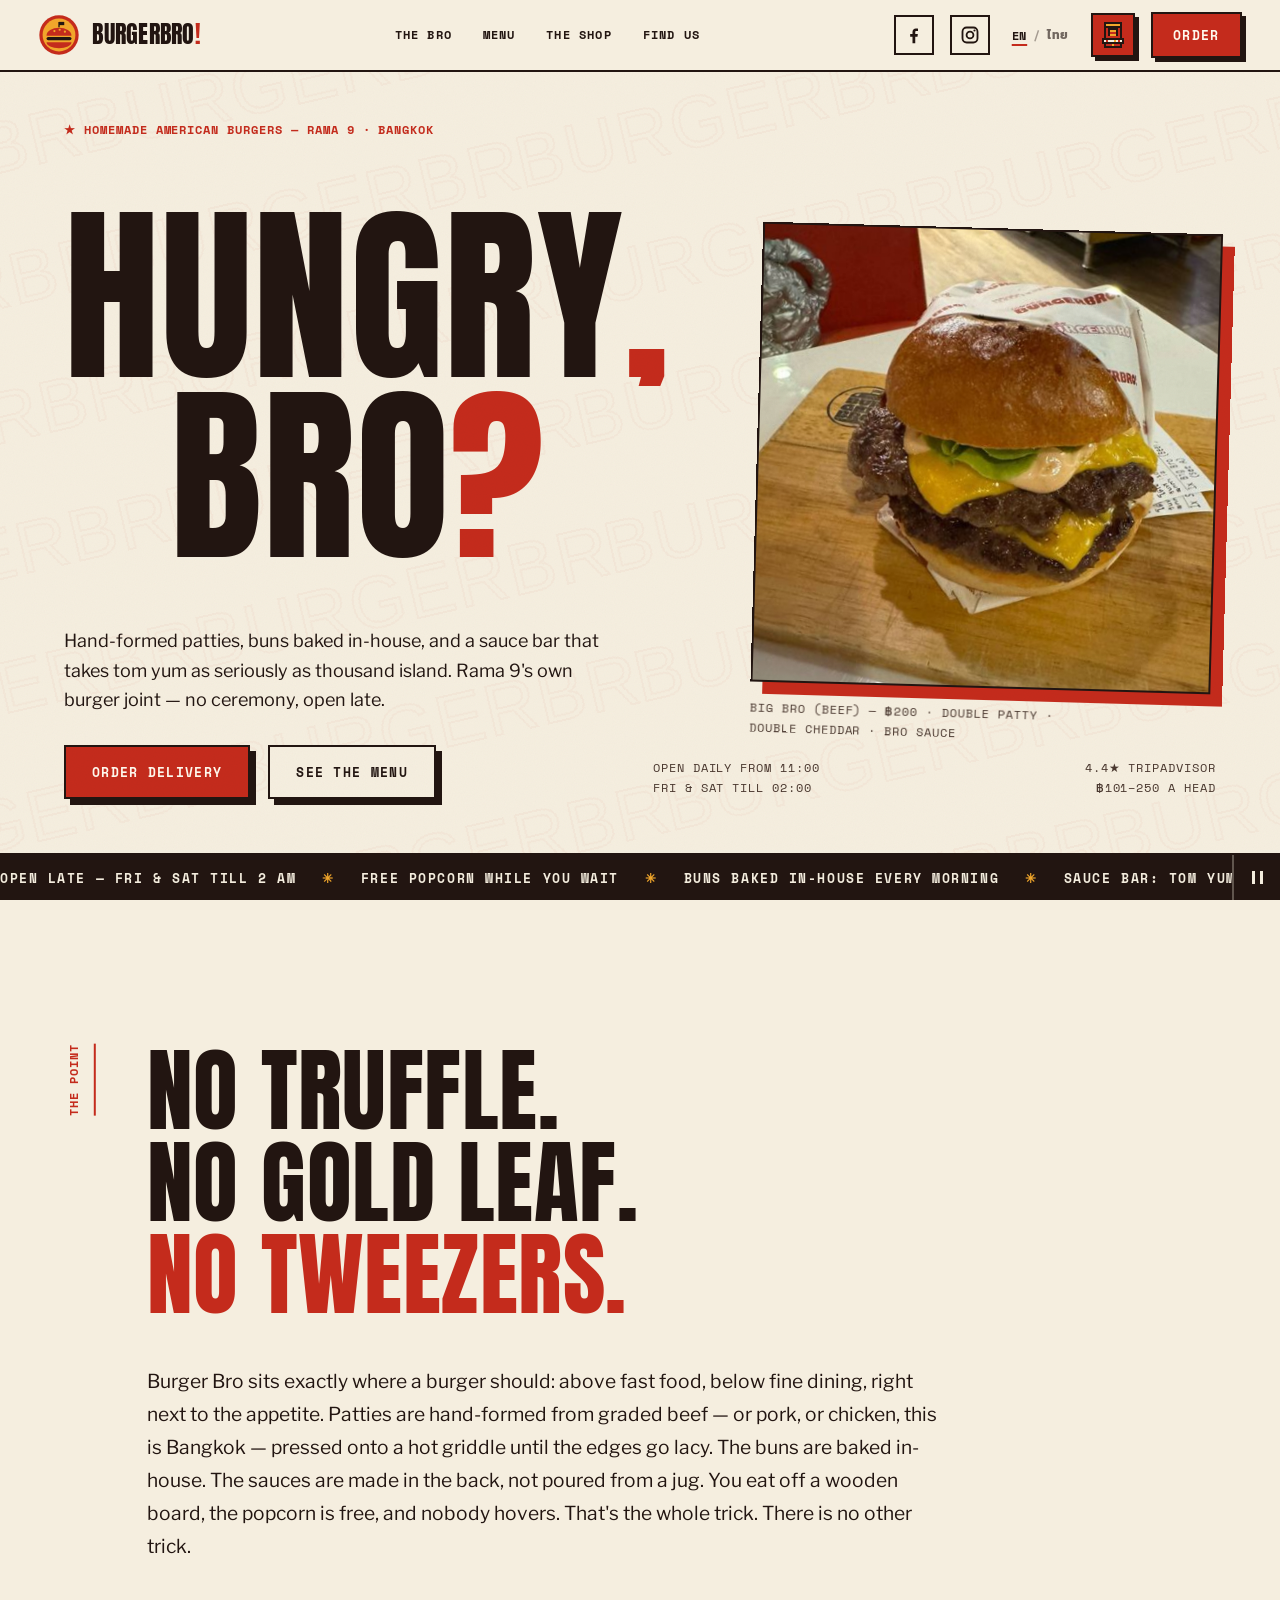
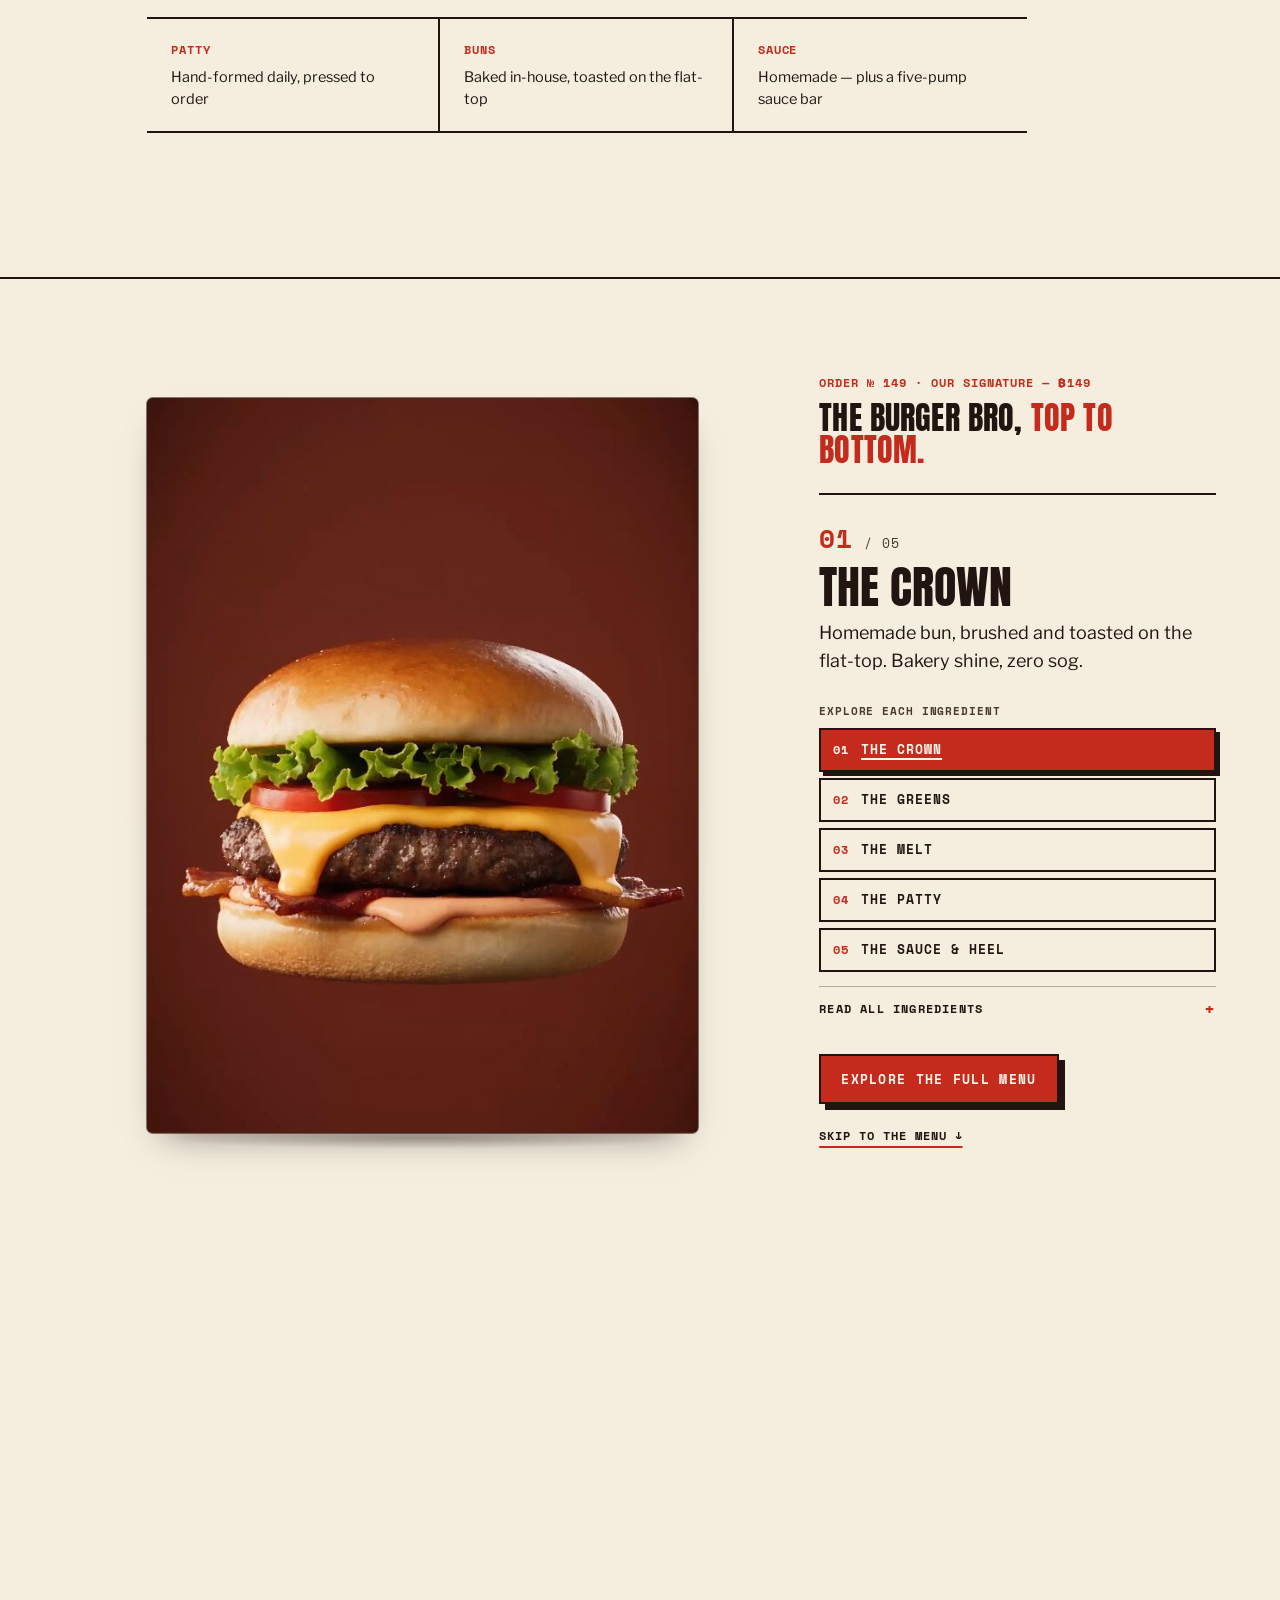
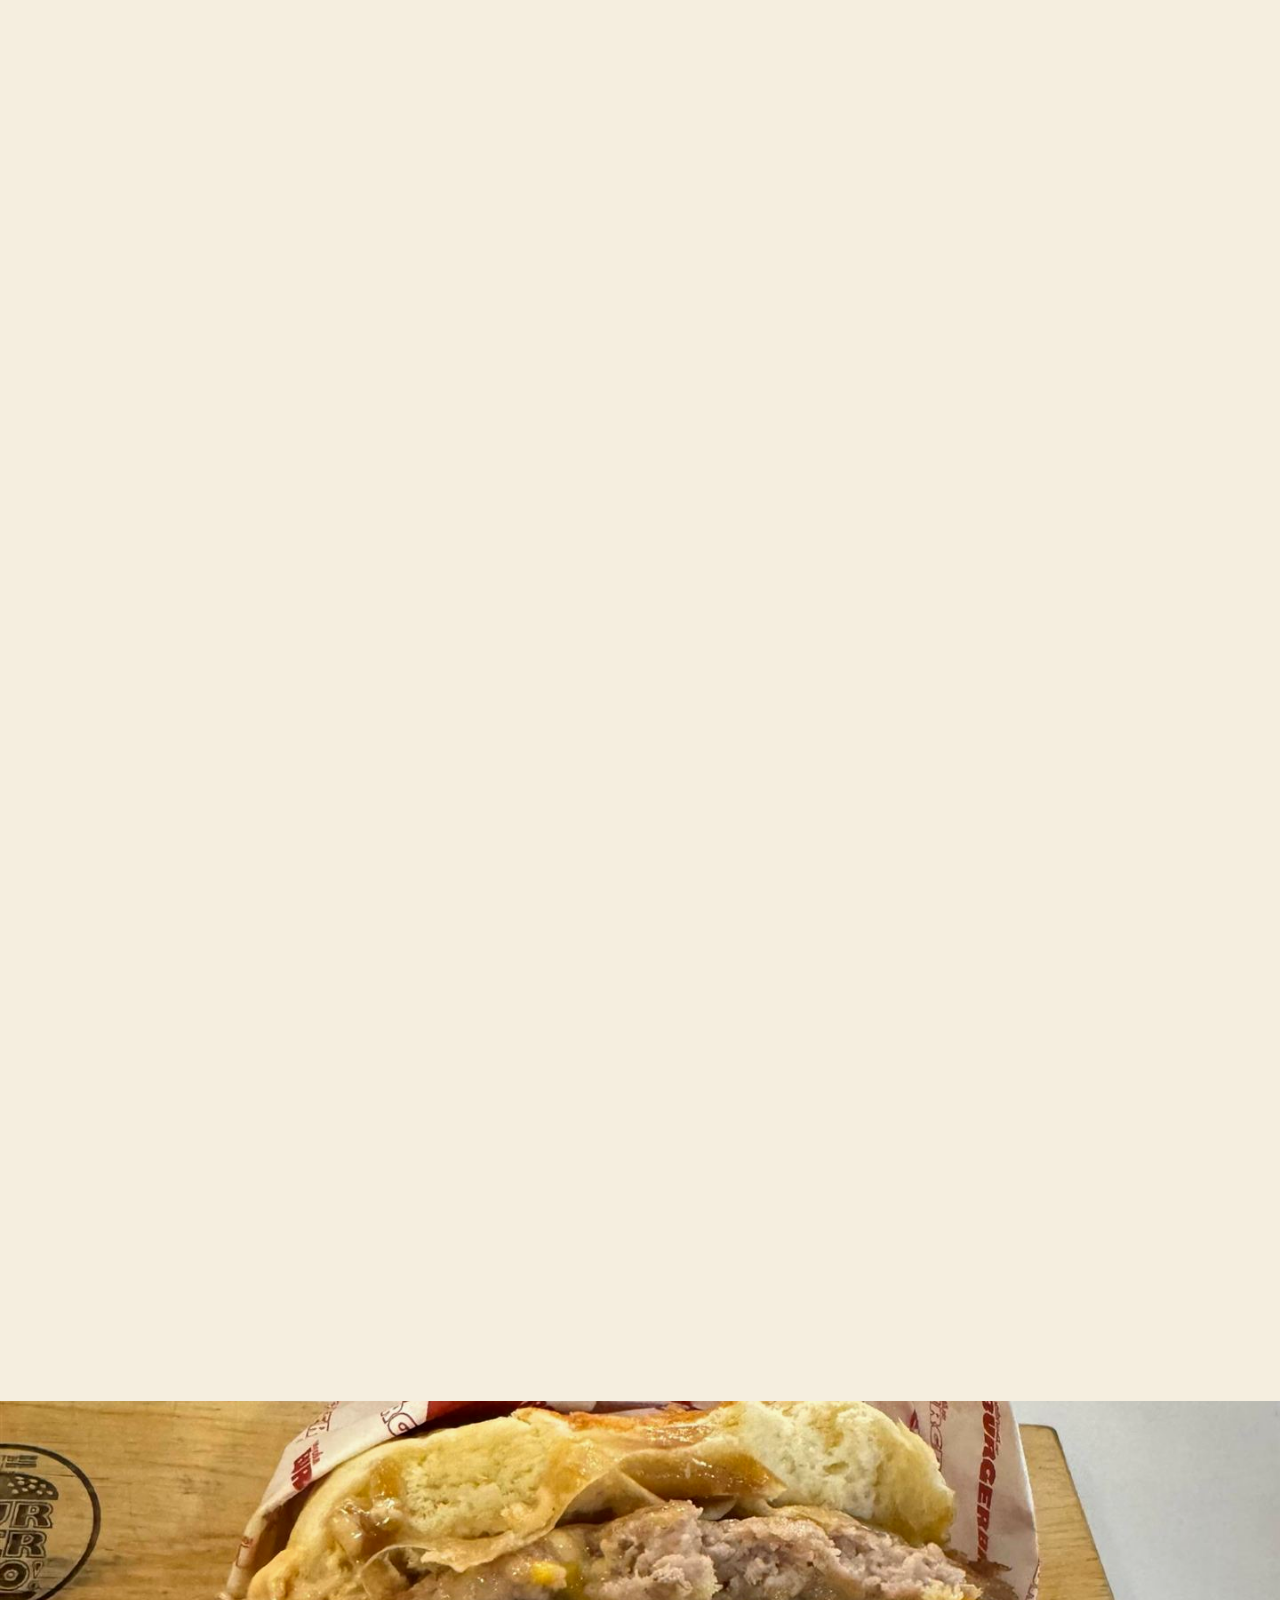
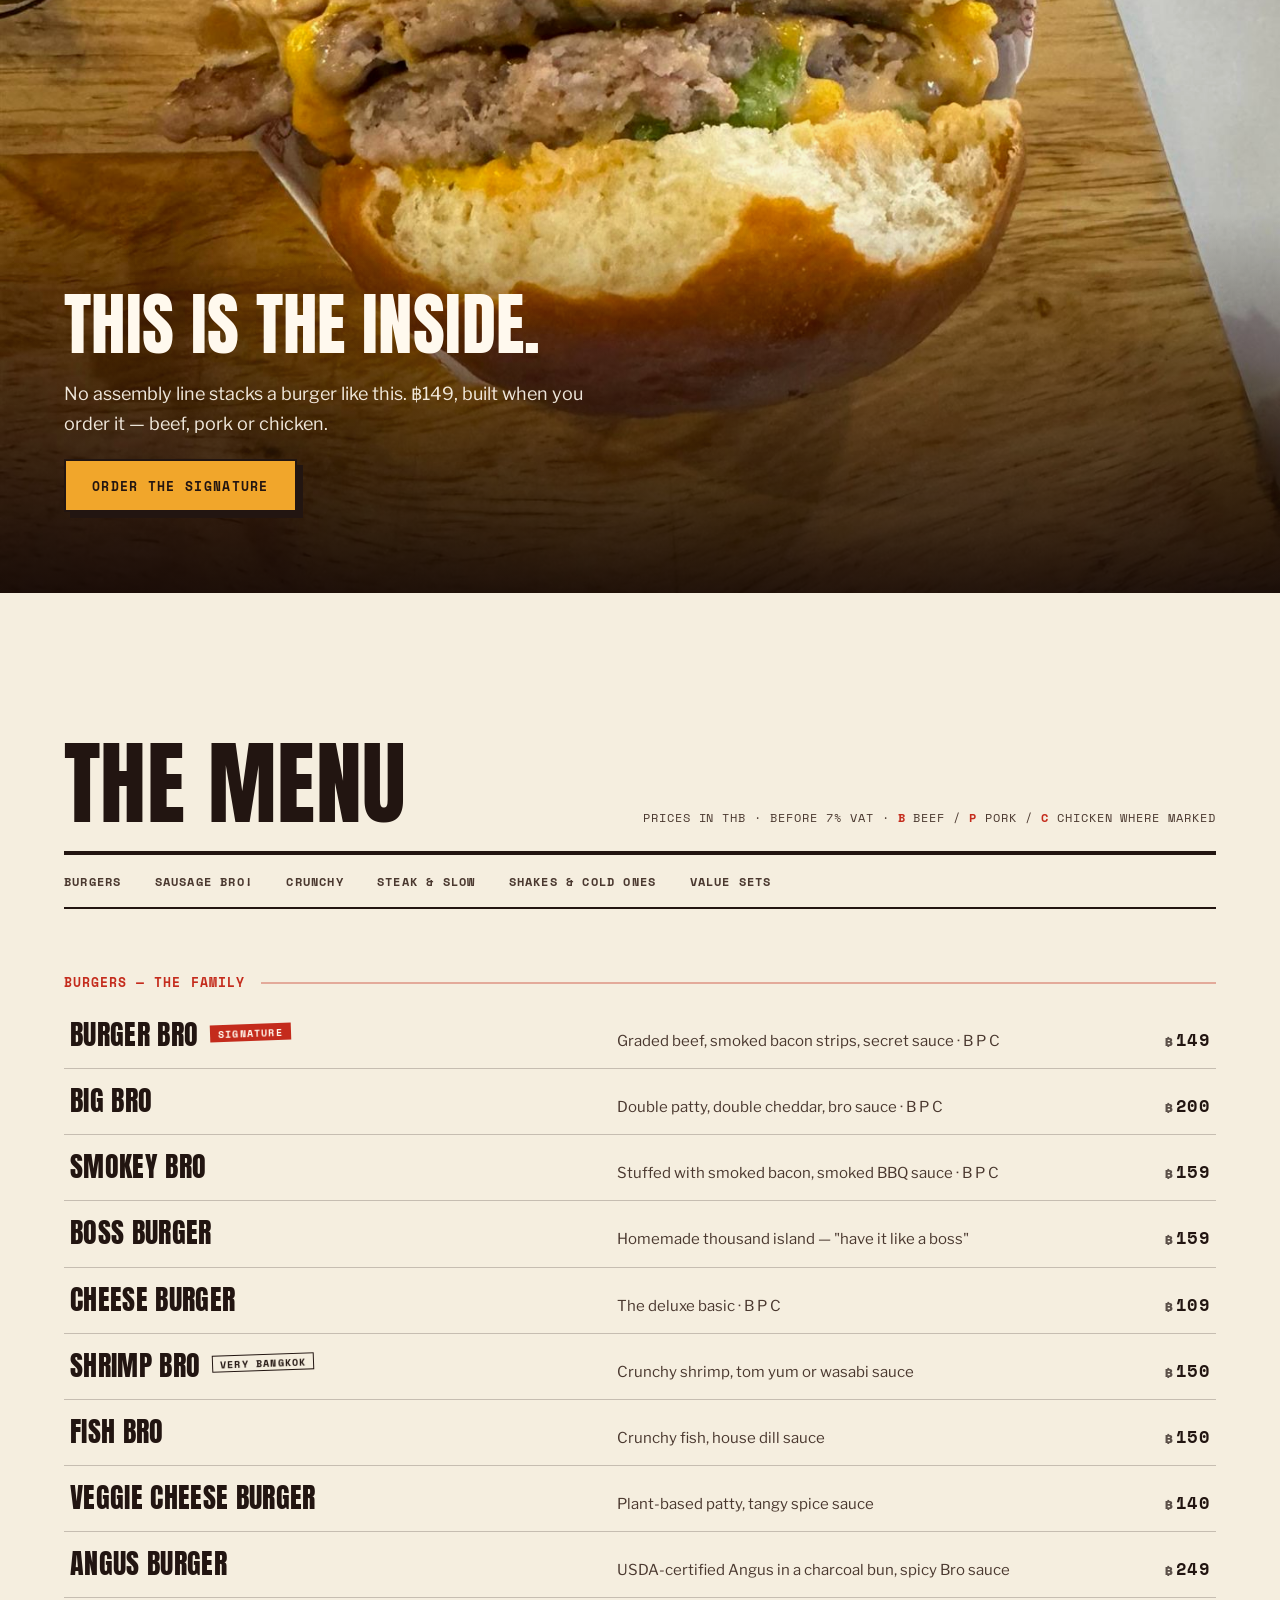
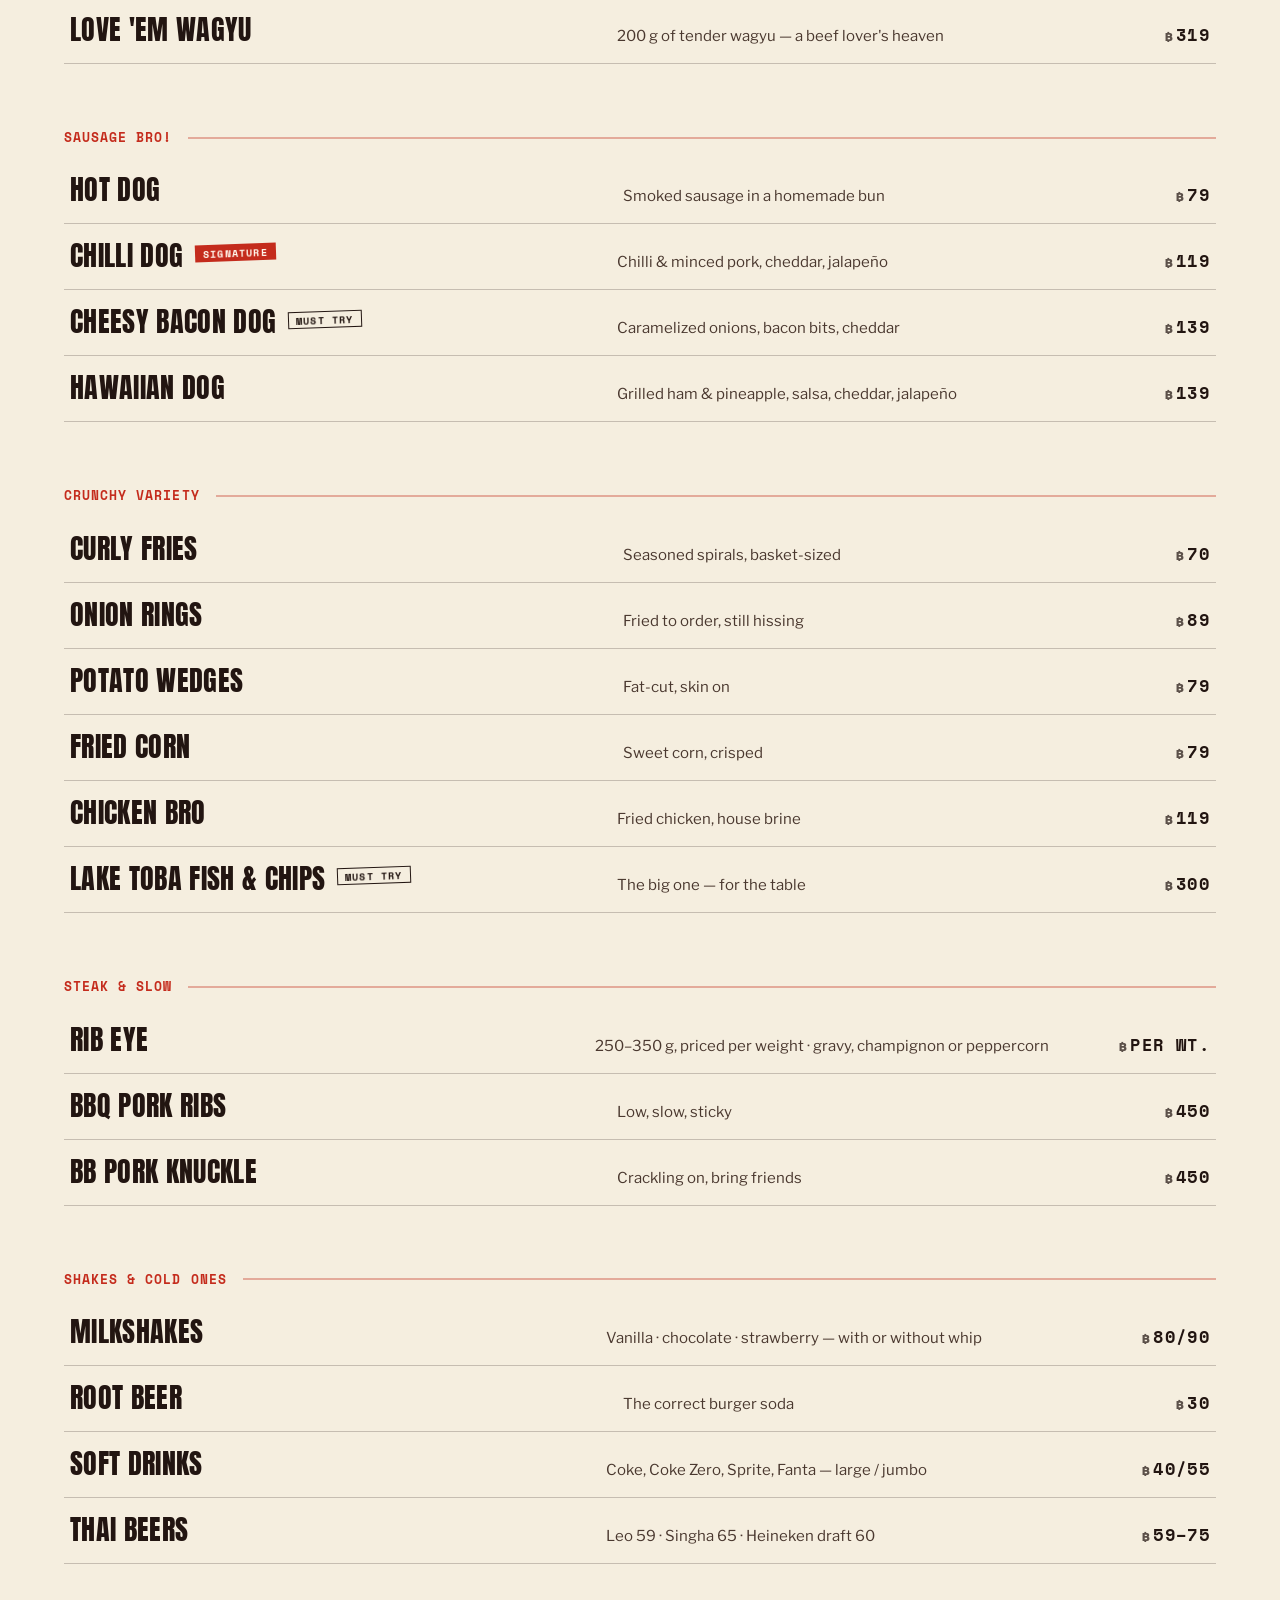
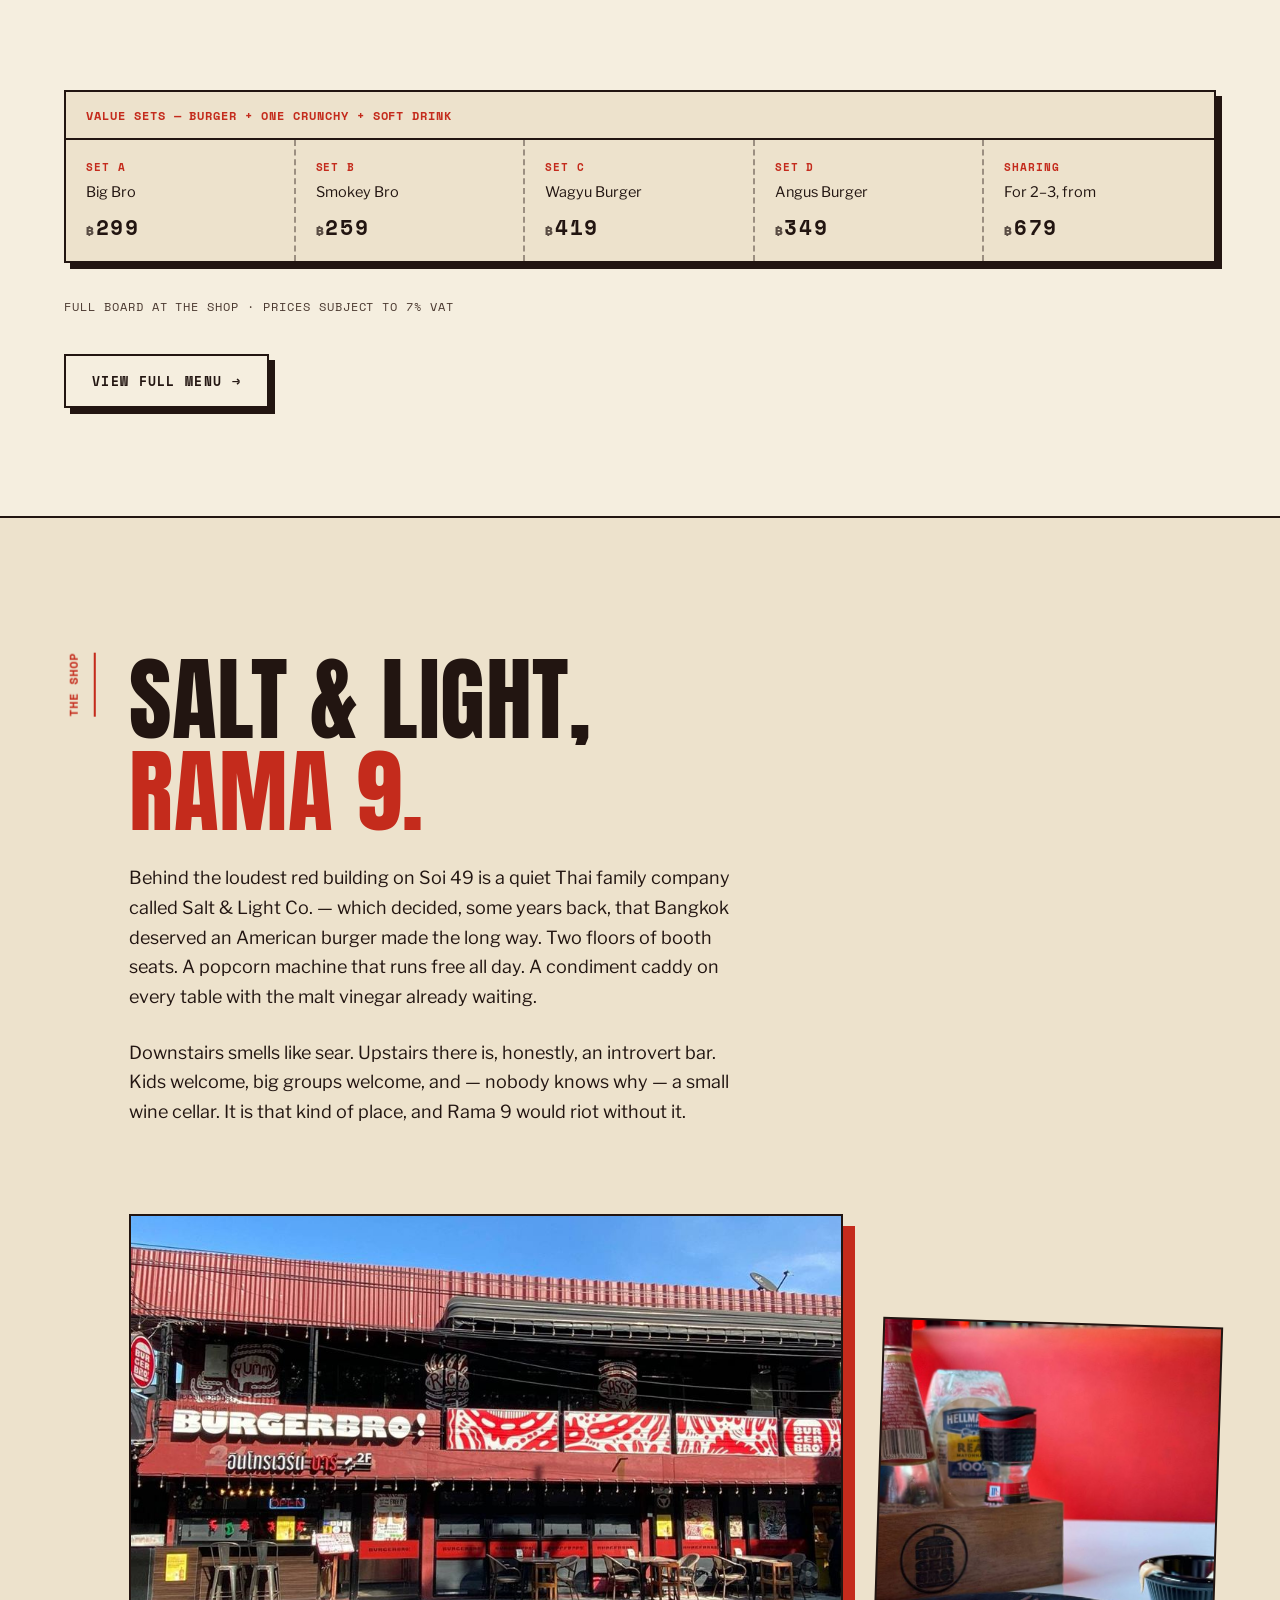
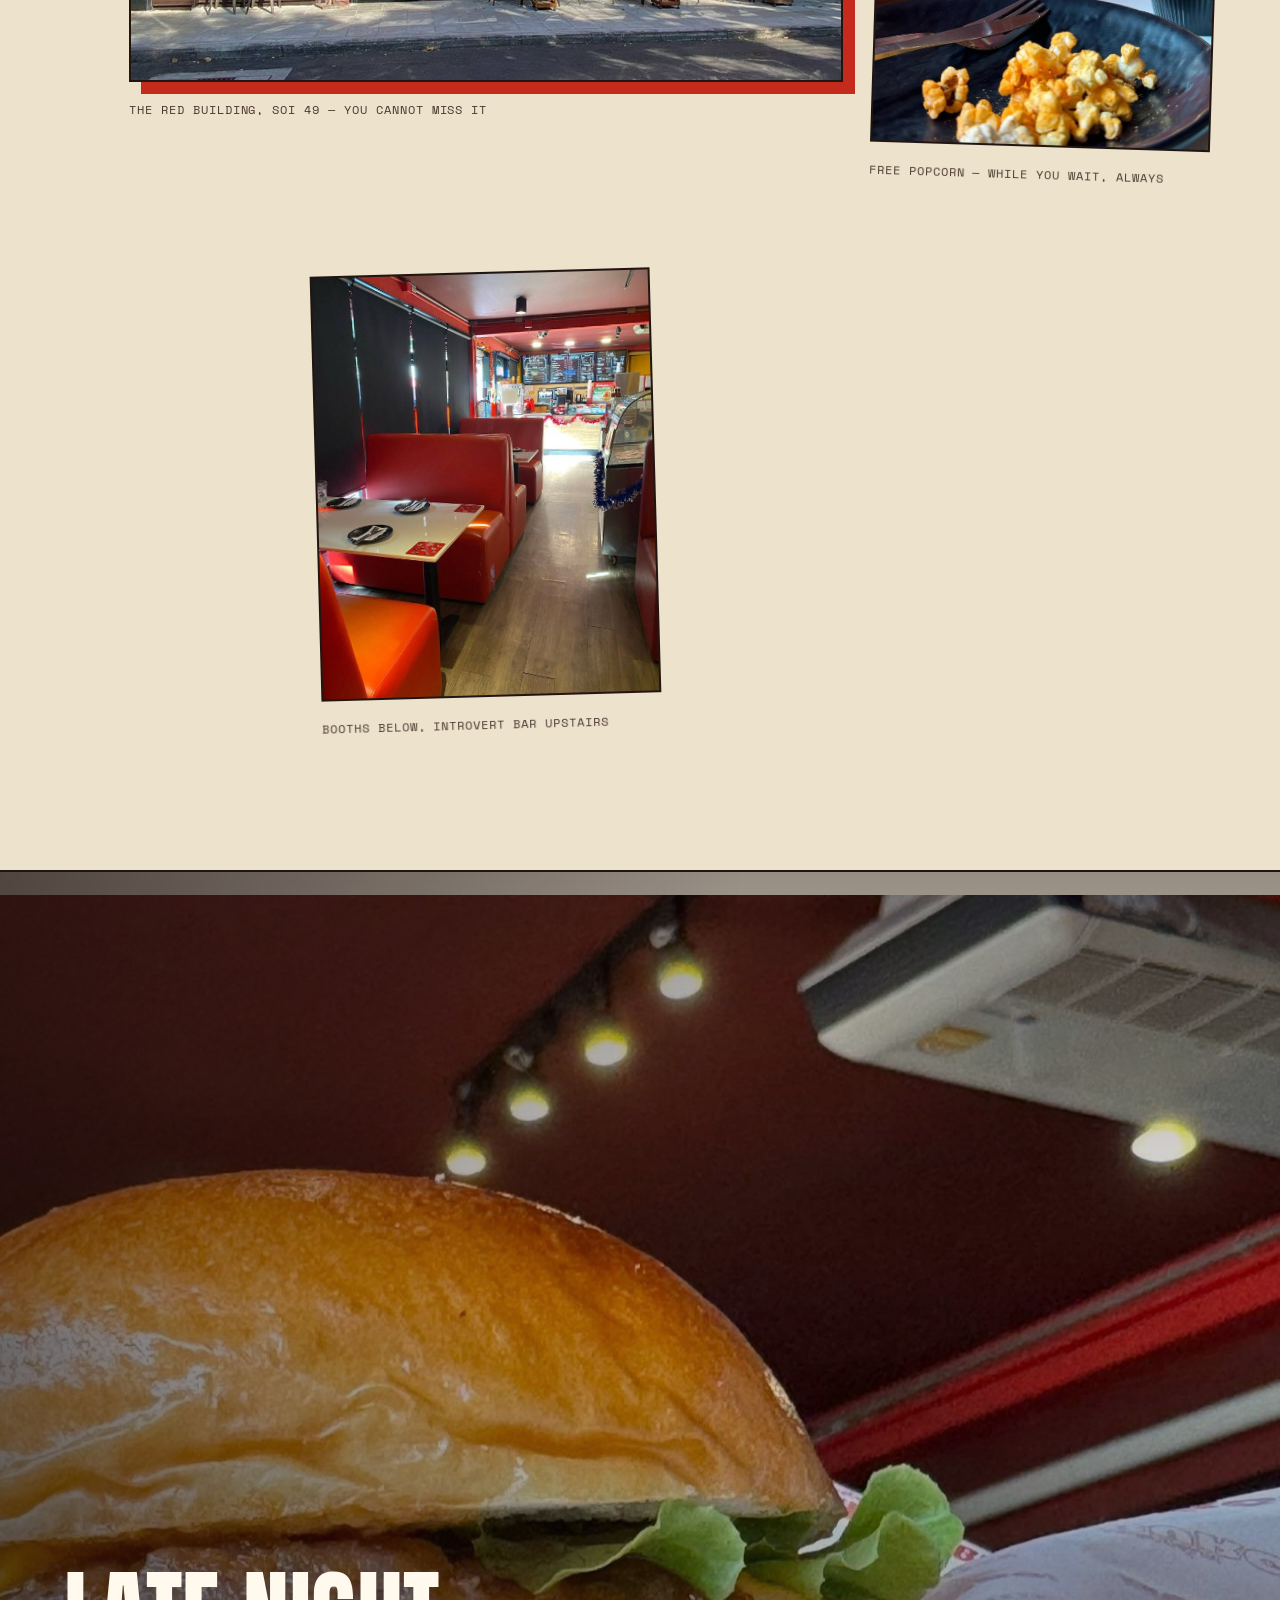
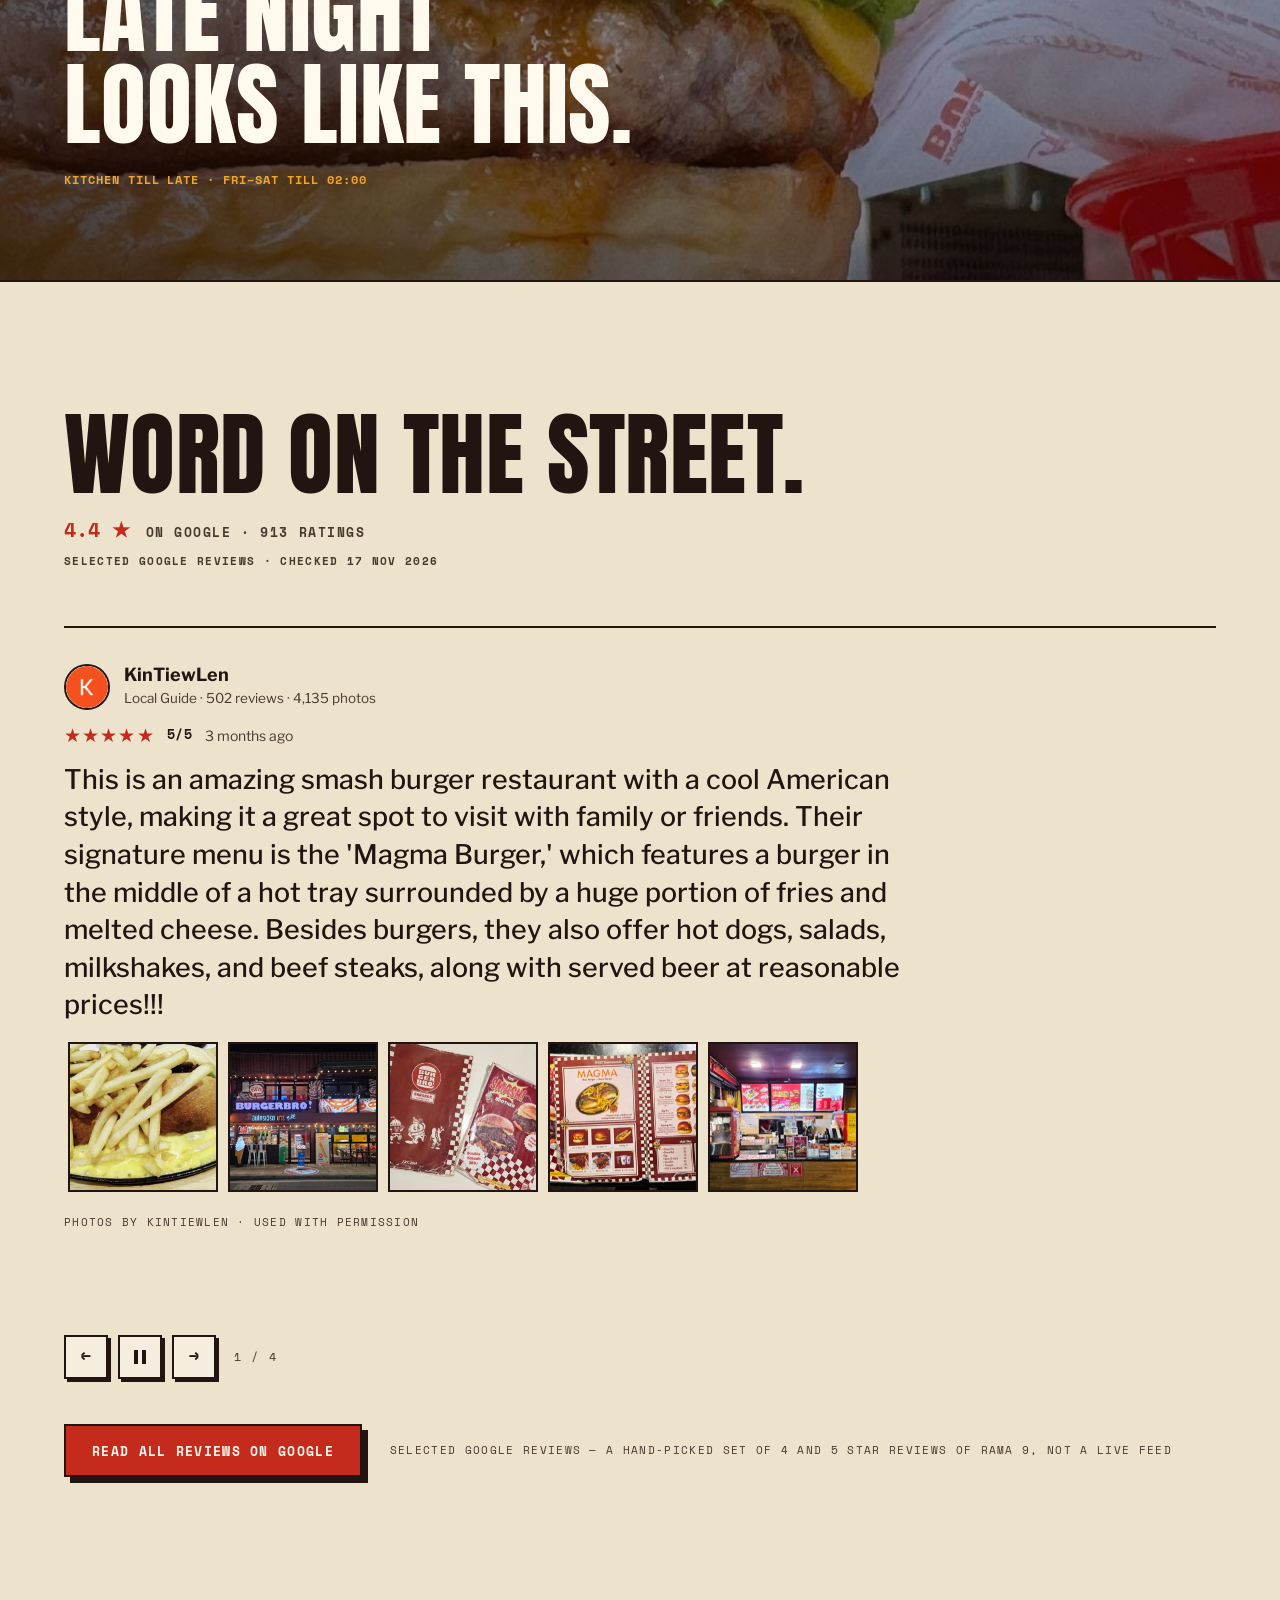
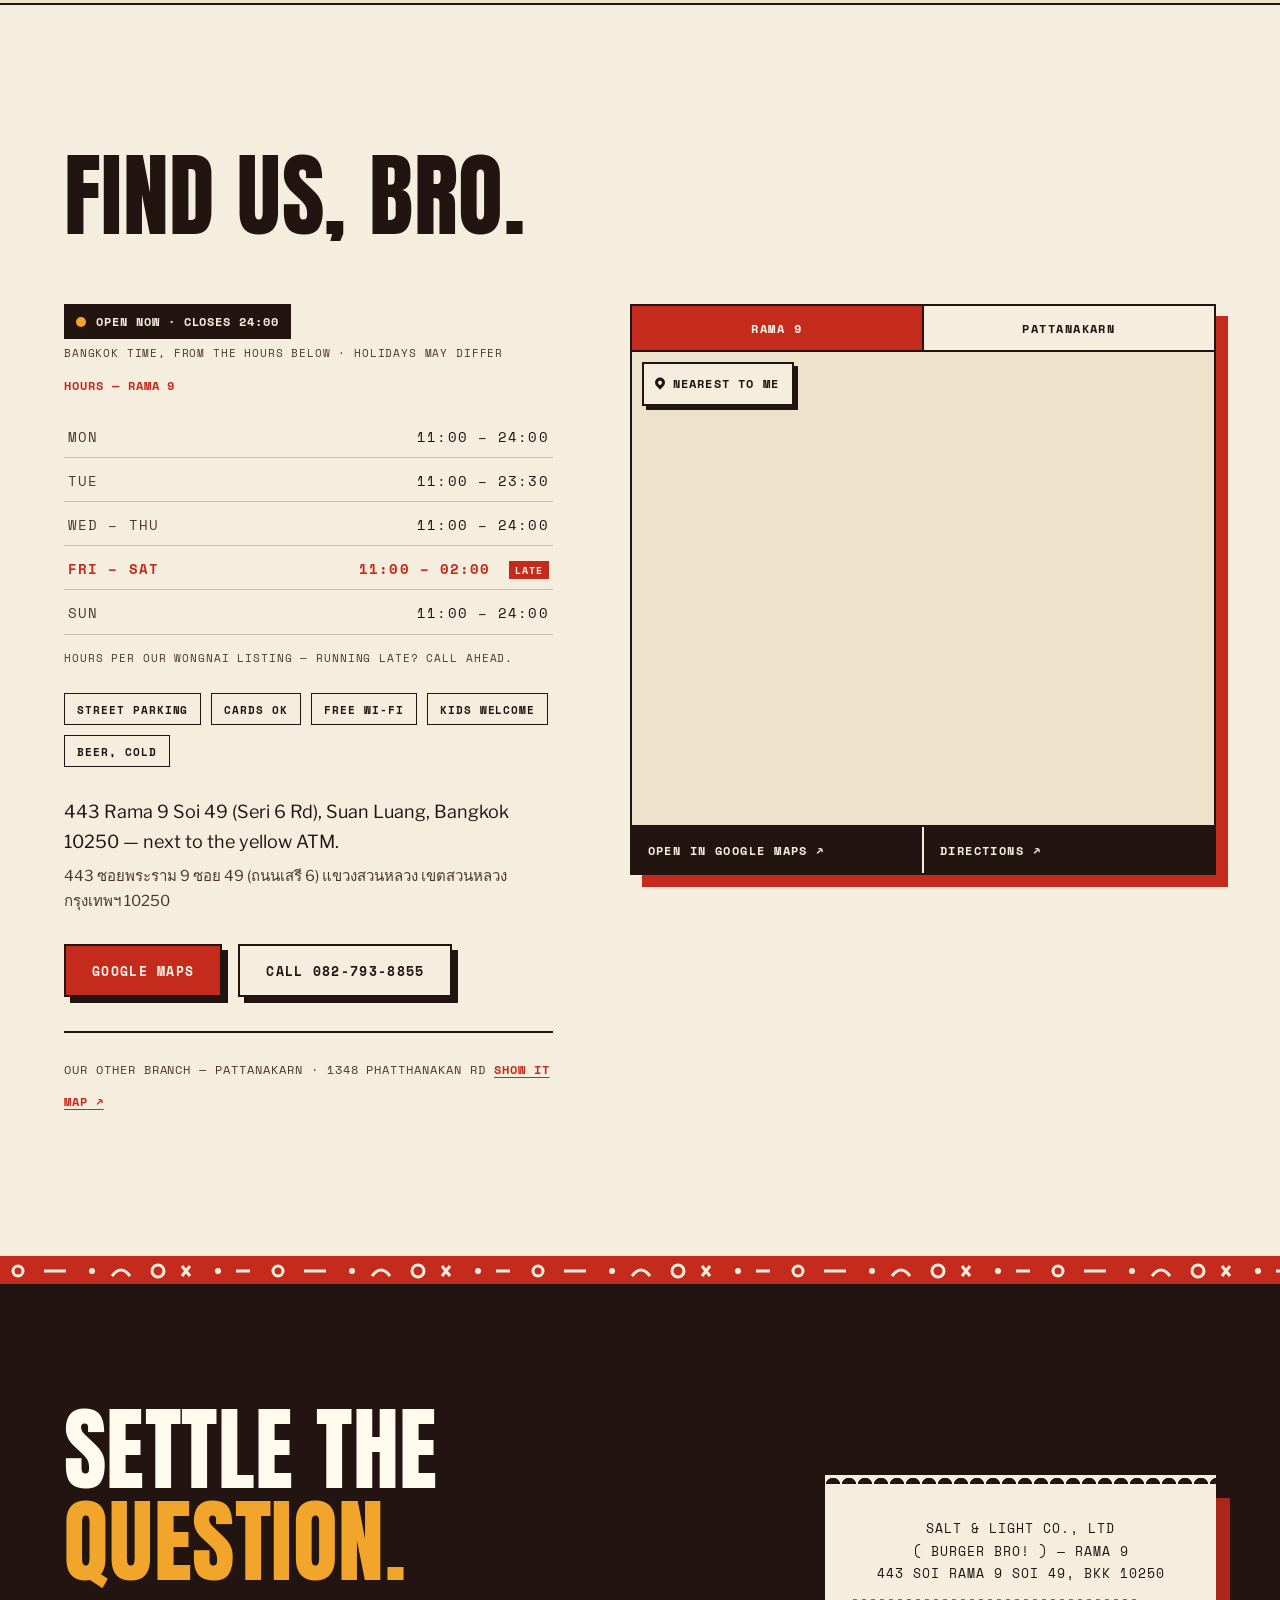
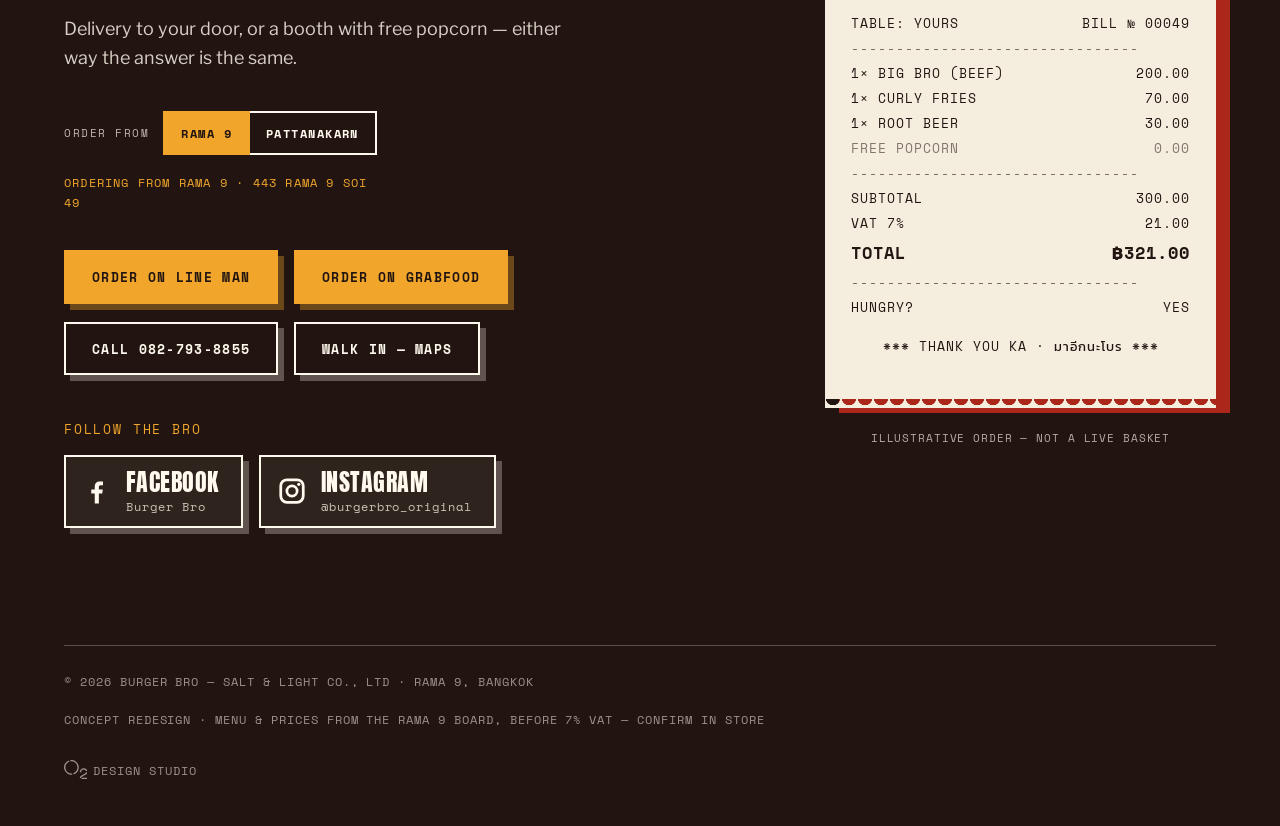
==== commit a432c5ed: "Open-now line for Pattanakarn too: each branch panel has its own, from that branch's hours Co-Author" ====
--- a/index.html
+++ b/index.html
@@ -1948,8 +1948,8 @@
         <!-- one panel per branch, in the order of the map tabs; the chosen branch's panel shows.
              Pattanakarn shows only what is confirmed for it; its other facts say plainly that they are not confirmed. -->
         <div class="find-panel" data-branch-panel="0">
-        <p class="find-now mono" id="findNow" role="status" hidden></p>
-        <span class="find-now-note mono" id="findNowNote" data-i18n="find.nowNote" hidden>BANGKOK TIME, FROM THE HOURS BELOW · HOLIDAYS MAY DIFFER</span>
+        <p class="find-now mono" id="findNow" data-now-branch="0" role="status" hidden></p>
+        <span class="find-now-note mono" id="findNowNote" data-now-note="0" data-i18n="find.nowNote" hidden>BANGKOK TIME, FROM THE HOURS BELOW · HOLIDAYS MAY DIFFER</span>
         <h3 class="mono find-sub" data-i18n="find.hours">HOURS — RAMA 9</h3>
         <table class="hours" aria-label="Opening hours" data-i18n-aria="a11y.hours">
           <tbody>
@@ -1982,6 +1982,8 @@
         </div>
 
         <div class="find-panel" data-branch-panel="1" hidden>
+        <p class="find-now mono" data-now-branch="1" role="status" hidden></p>
+        <span class="find-now-note mono" data-now-note="1" data-i18n="find.nowNote" hidden>BANGKOK TIME, FROM THE HOURS BELOW · HOLIDAYS MAY DIFFER</span>
         <h3 class="mono find-sub" data-i18n="find.pk.hours">HOURS — PATTANAKARN</h3>
         <table class="hours" aria-label="Opening hours" data-i18n-aria="a11y.hours">
           <tbody>
@@ -3876,23 +3878,27 @@
      ============================================================ */
   window.__bbOpenAt = function (iso) { return window.BBSite.openState(BRANCHES[0].hours, new Date(iso)); }; // QA hook
   function paintOpenNow() { // (its timer lives on the function: it is first called before this line runs)
-    var el = document.getElementById("findNow"), note = document.getElementById("findNowNote");
-    if (!el) return;
-    var b = (typeof BRANCHES !== "undefined" && BRANCHES[branchAt]) || null;
-    var hours = b && b.hours;
-    if (!hours) { el.hidden = true; if (note) note.hidden = true; window.clearTimeout(paintOpenNow.t); return; }
-    var st = window.BBSite.openState(hours), th = mapIsThai();
+    // Each branch's panel has its own line, from that branch's hours (Pattanakarn's since 21 Nov 2026).
+    var th = mapIsThai(), any = false;
     var words = {
       open: th ? "เปิดอยู่ · ปิด " : "OPEN NOW · CLOSES ",
       soon: th ? "ใกล้ปิดแล้ว · ปิด " : "CLOSES SOON · AT ",
       closed: th ? "ปิดอยู่ · เปิด " : "CLOSED NOW · OPENS "
     };
-    el.textContent = words[st.state] + st.at;
-    el.setAttribute("data-state", st.state);
-    el.hidden = false;
-    if (note) note.hidden = false;
+    document.querySelectorAll("[data-now-branch]").forEach(function (el) {
+      var k = +el.getAttribute("data-now-branch");
+      var b = (typeof BRANCHES !== "undefined" && BRANCHES[k]) || null;
+      var note = document.querySelector('[data-now-note="' + k + '"]');
+      if (!b || !b.hours) { el.hidden = true; if (note) note.hidden = true; return; }
+      var st = window.BBSite.openState(b.hours);
+      el.textContent = words[st.state] + st.at;
+      el.setAttribute("data-state", st.state);
+      el.hidden = false;
+      if (note) note.hidden = false;
+      any = true;
+    });
     window.clearTimeout(paintOpenNow.t);
-    paintOpenNow.t = window.setTimeout(paintOpenNow, 60000 - (Date.now() % 60000) + 50);
+    if (any) paintOpenNow.t = window.setTimeout(paintOpenNow, 60000 - (Date.now() % 60000) + 50);
   }
 
   /* ============================================================
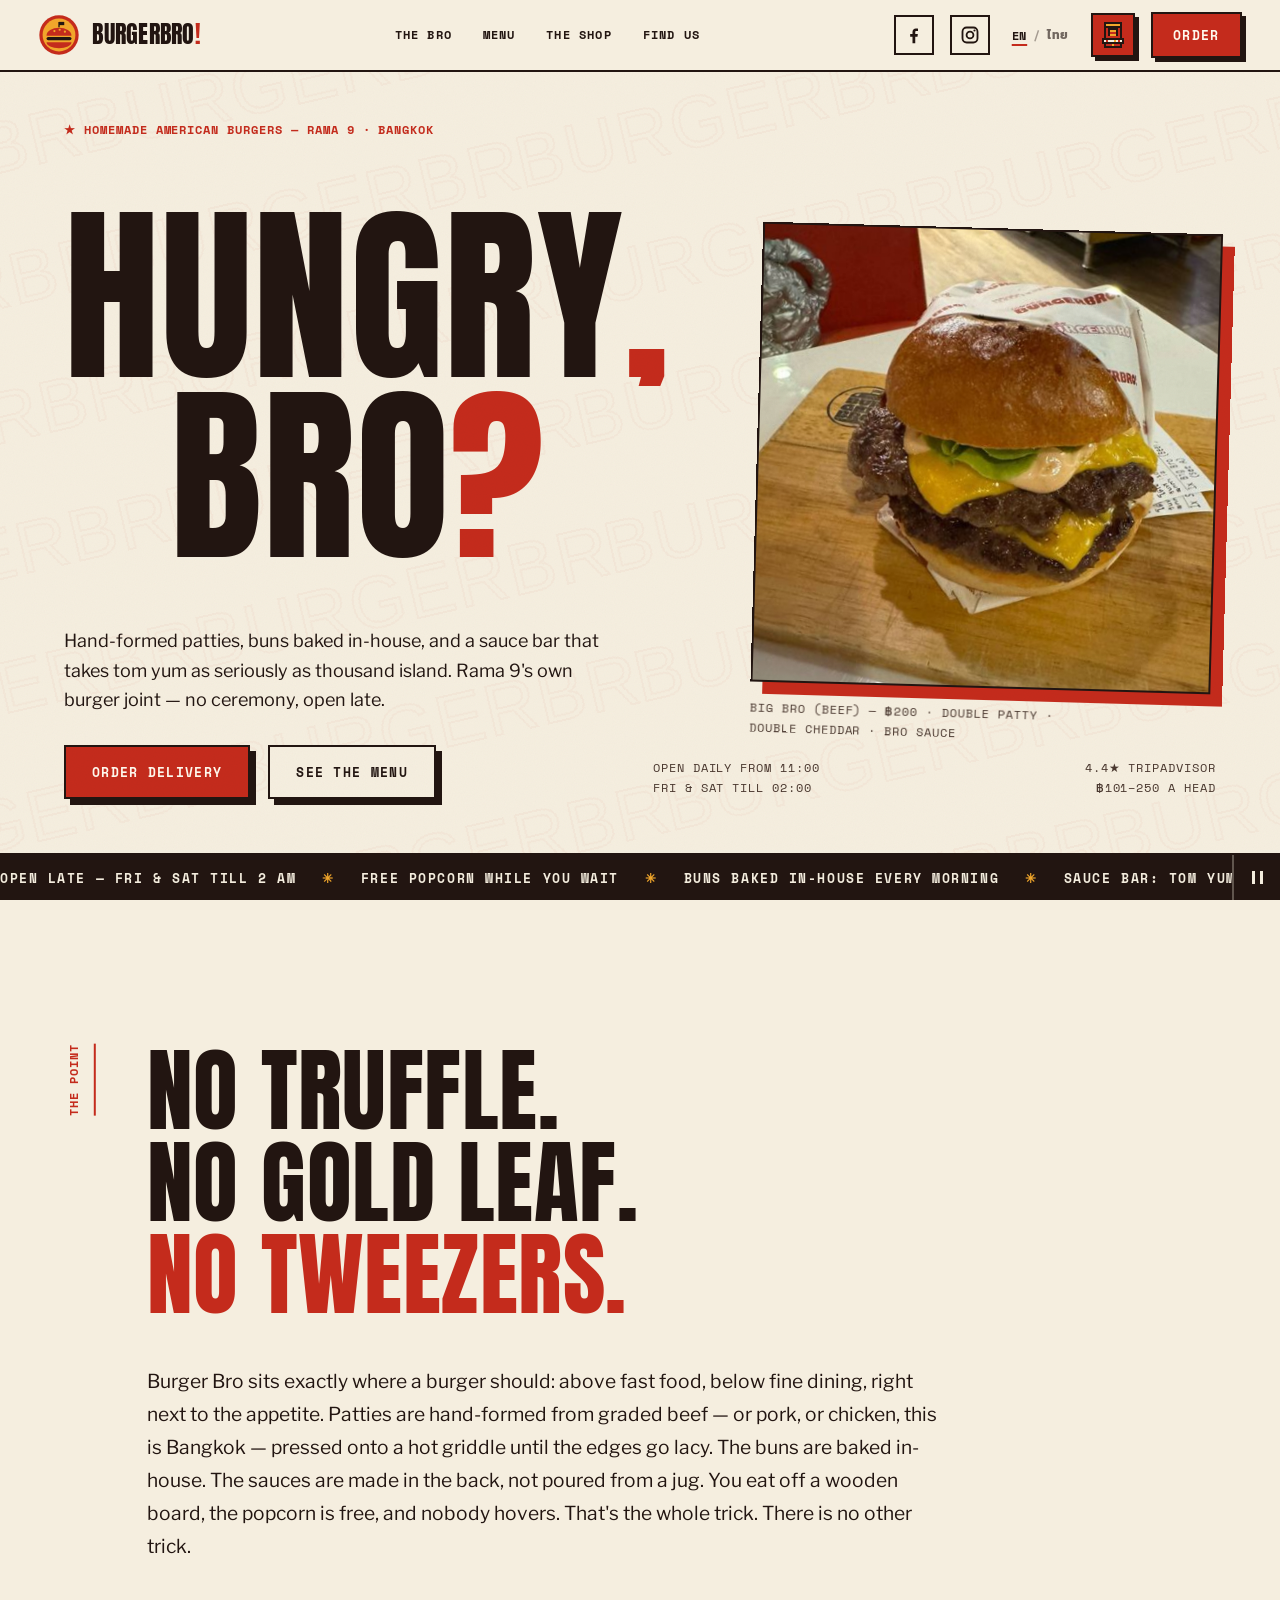
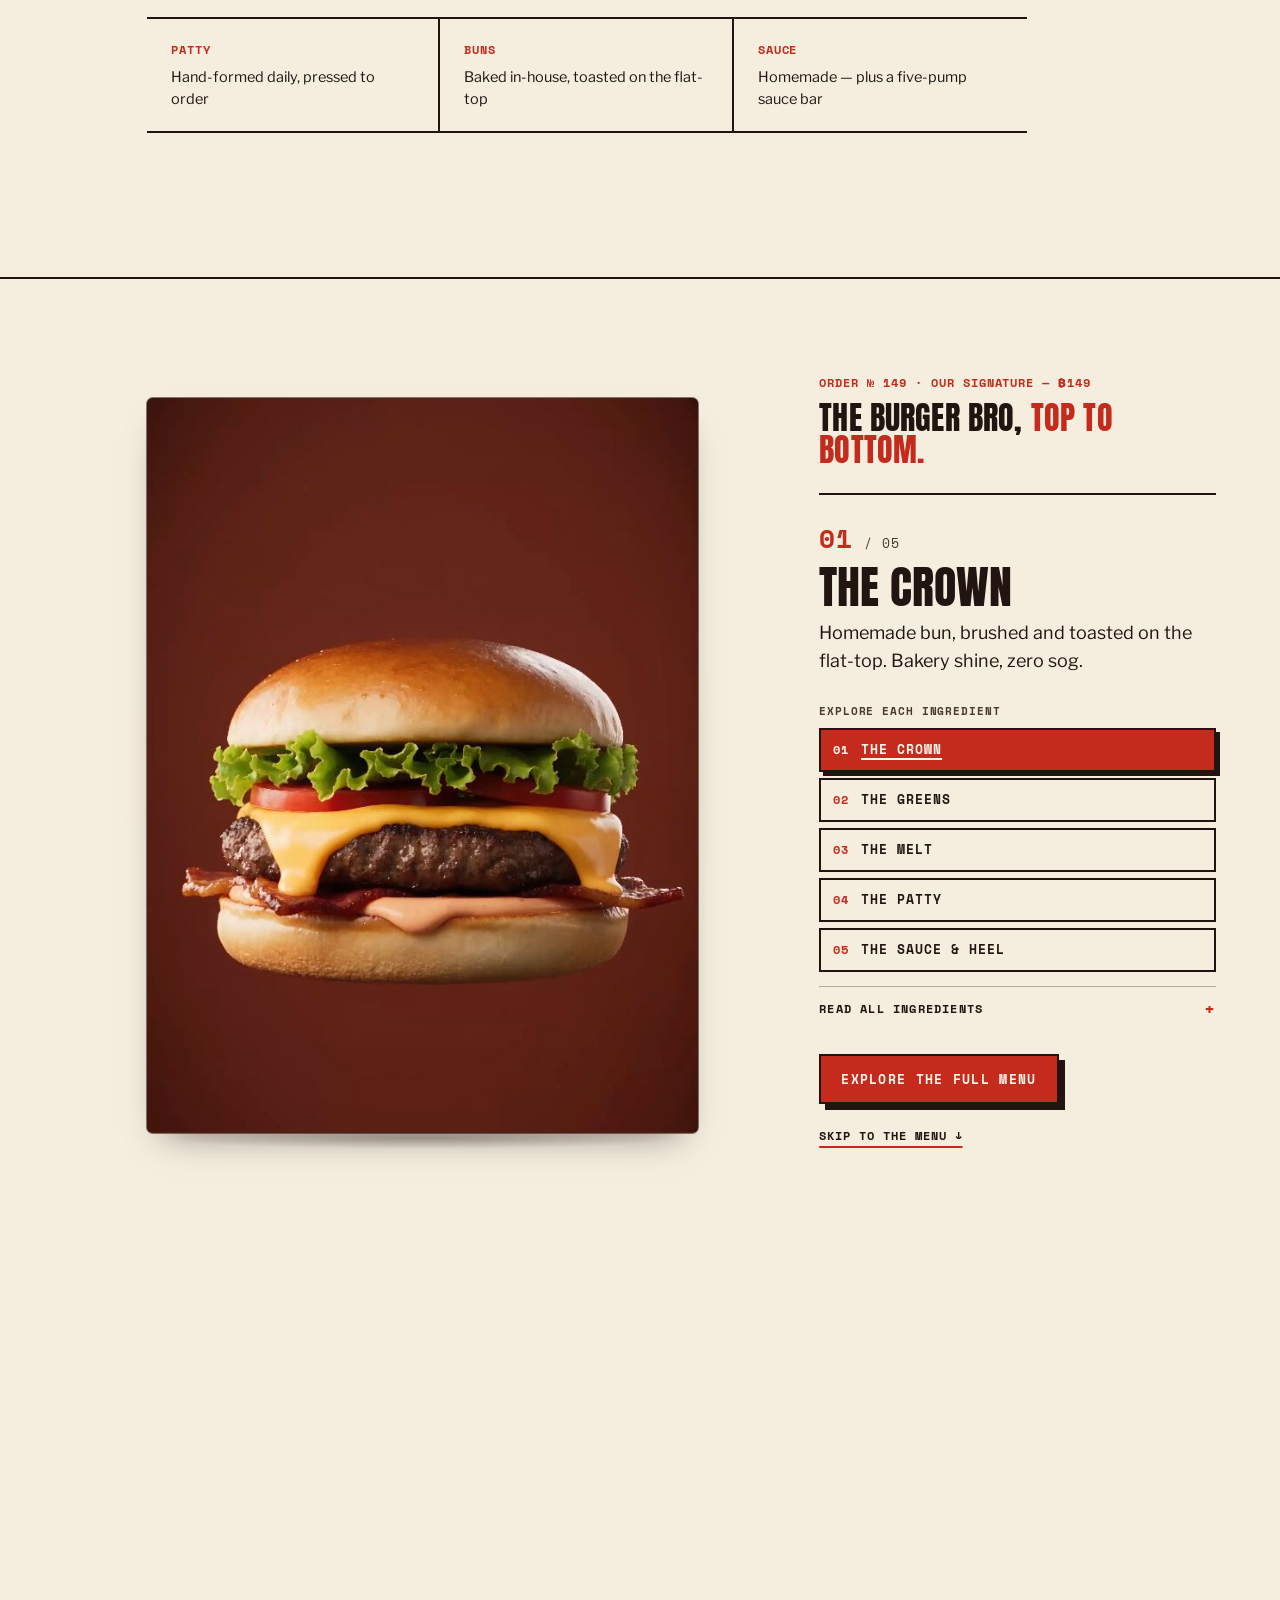
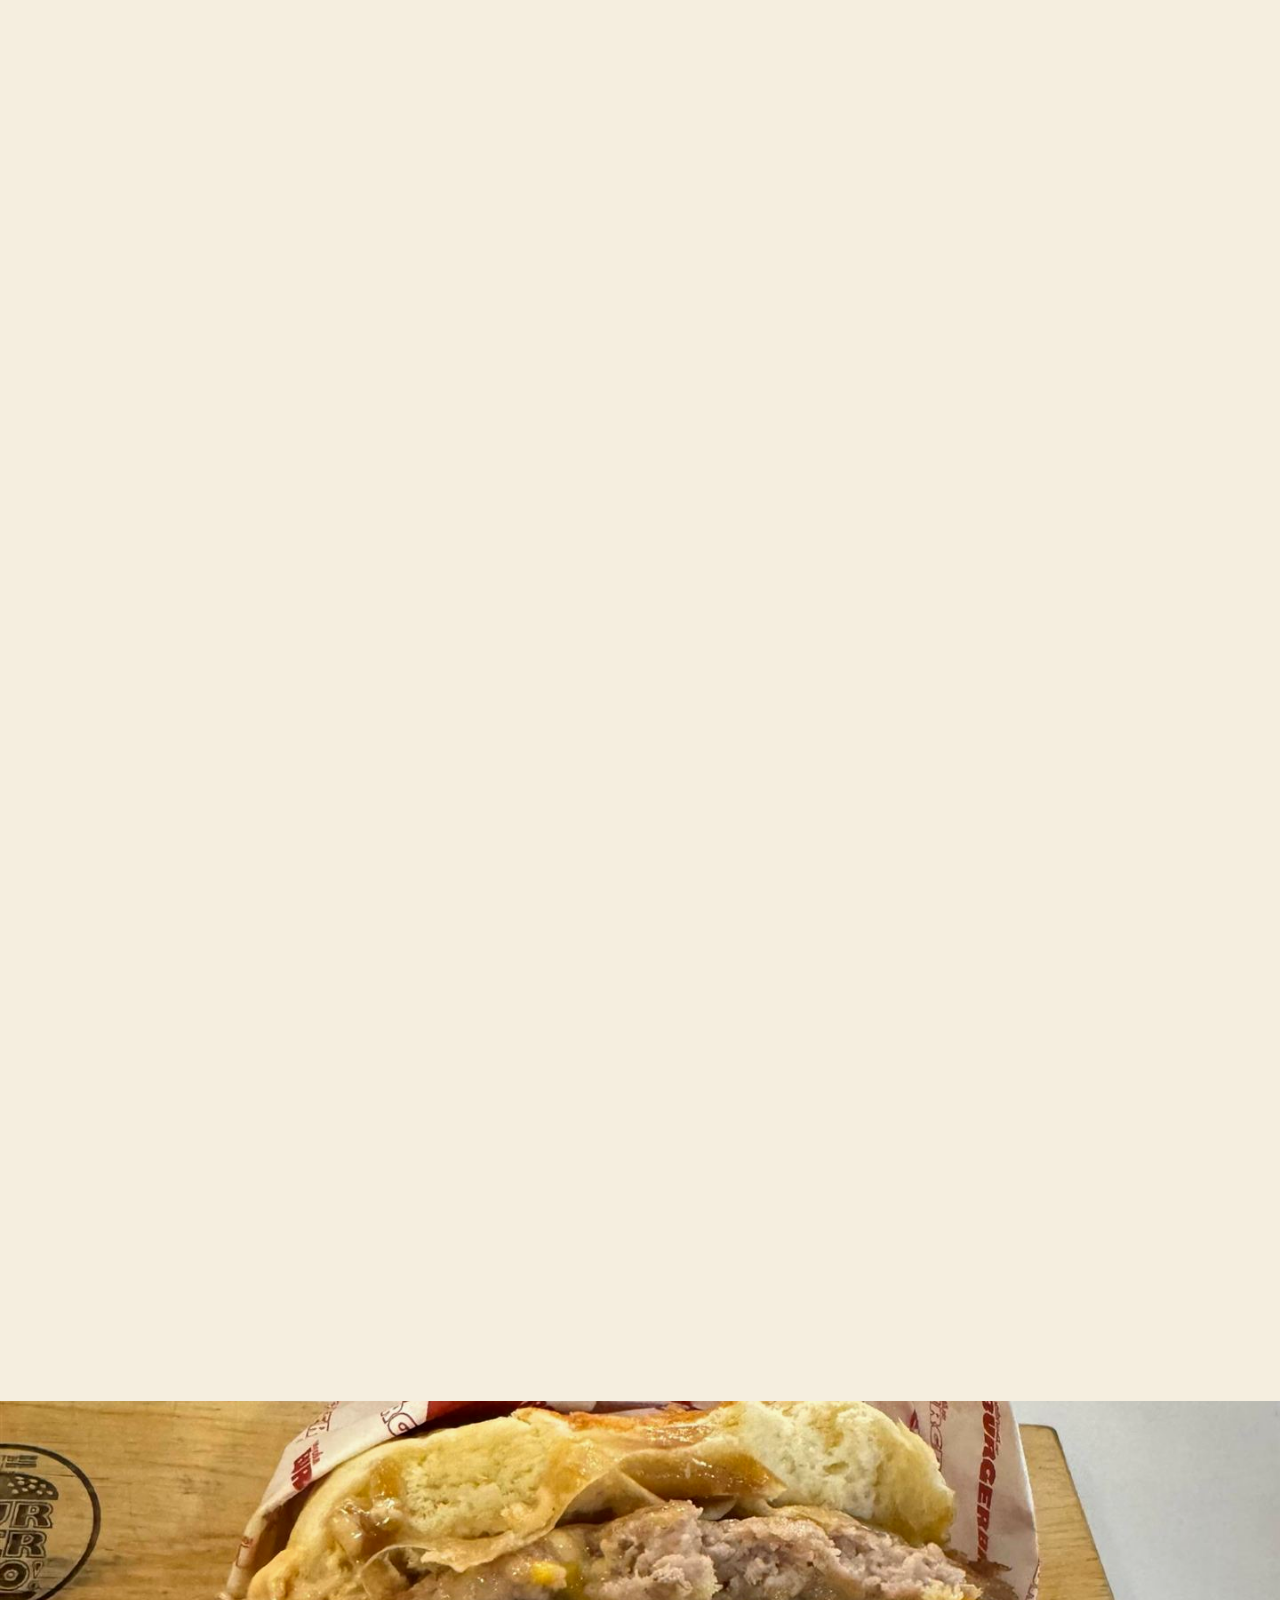
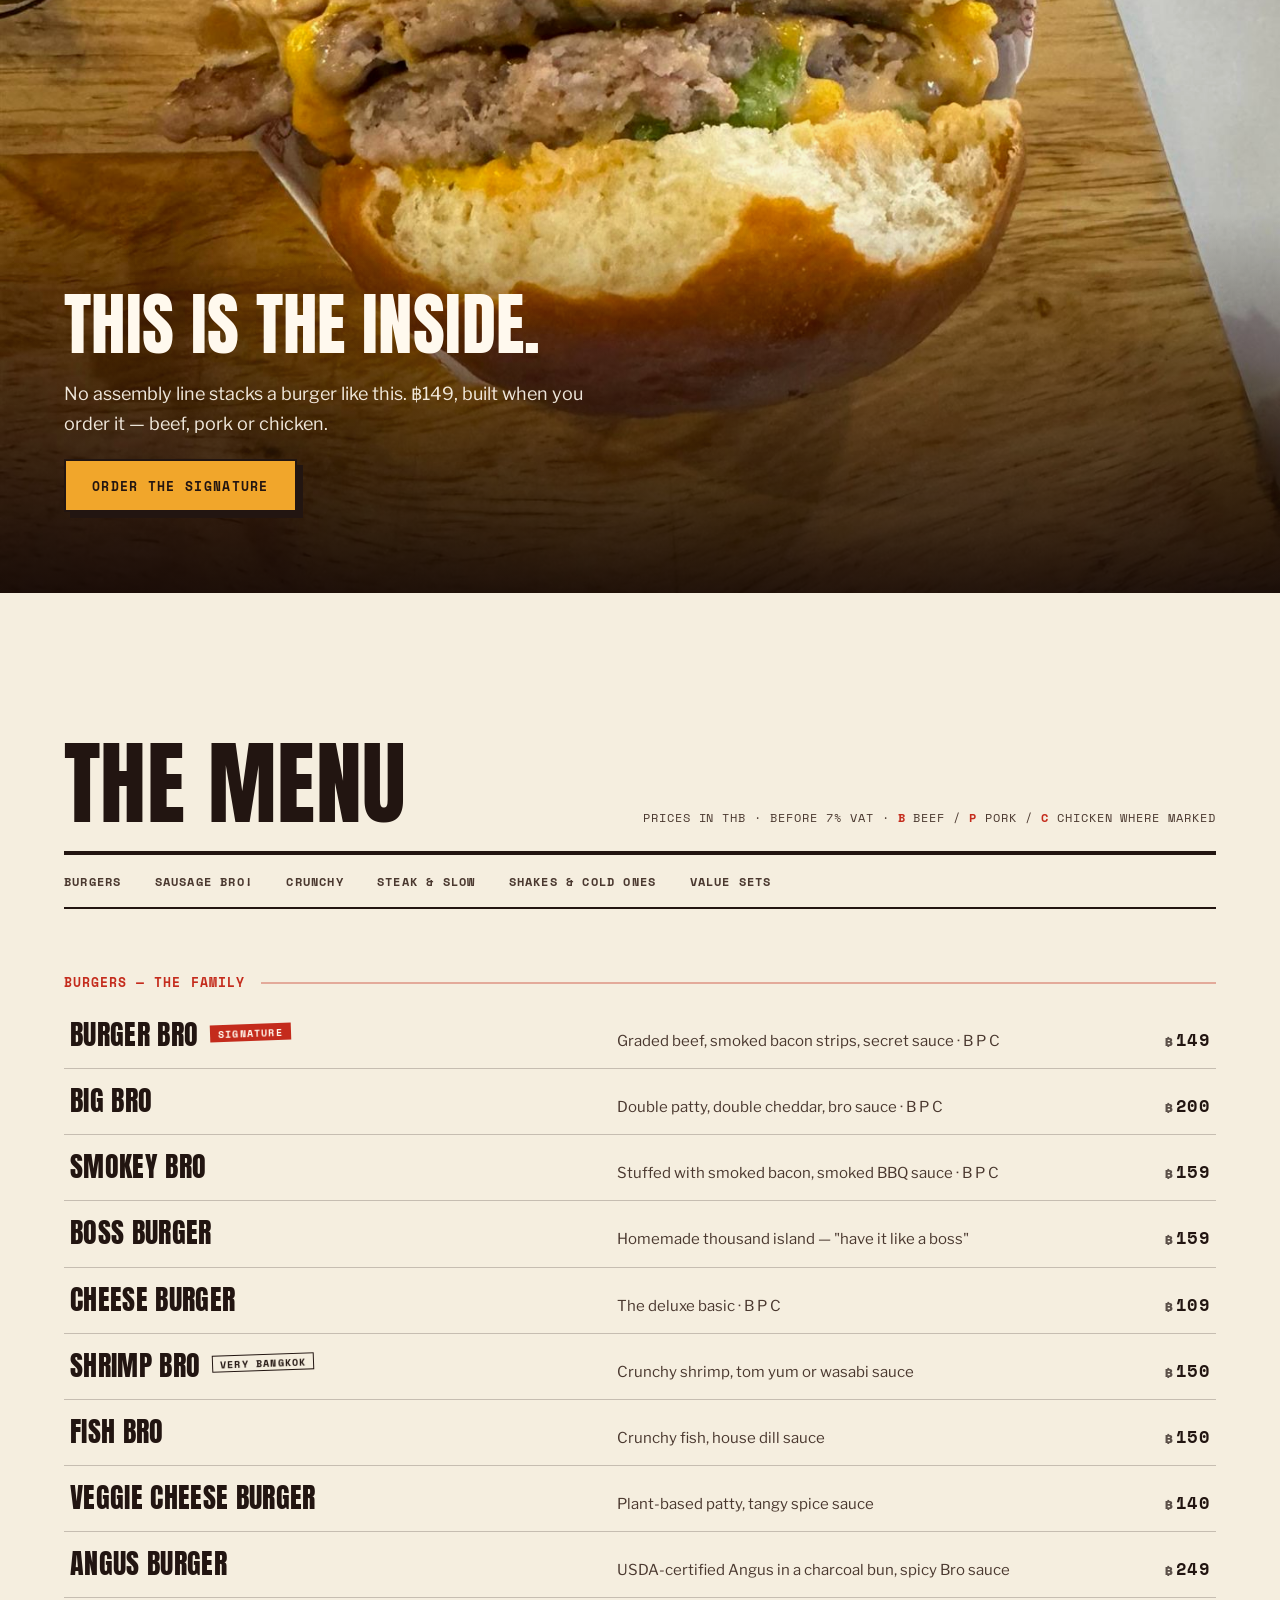
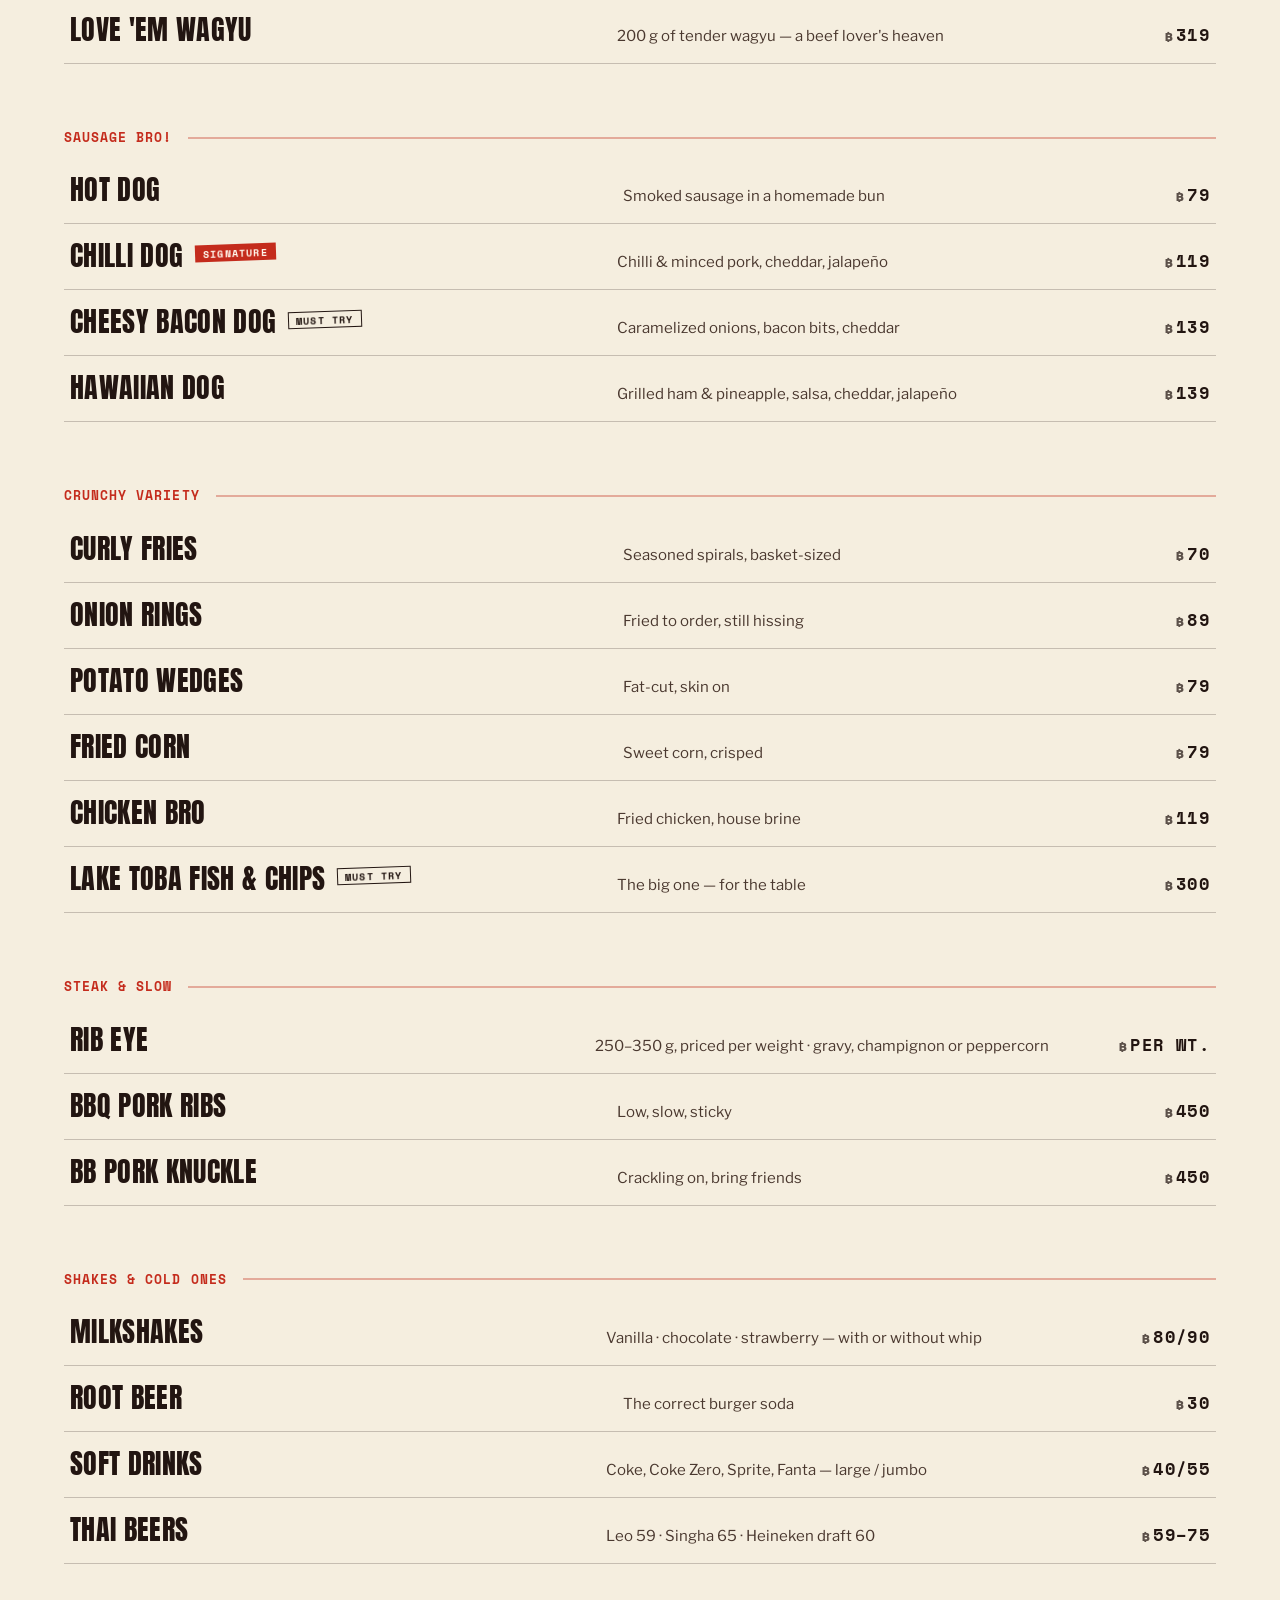
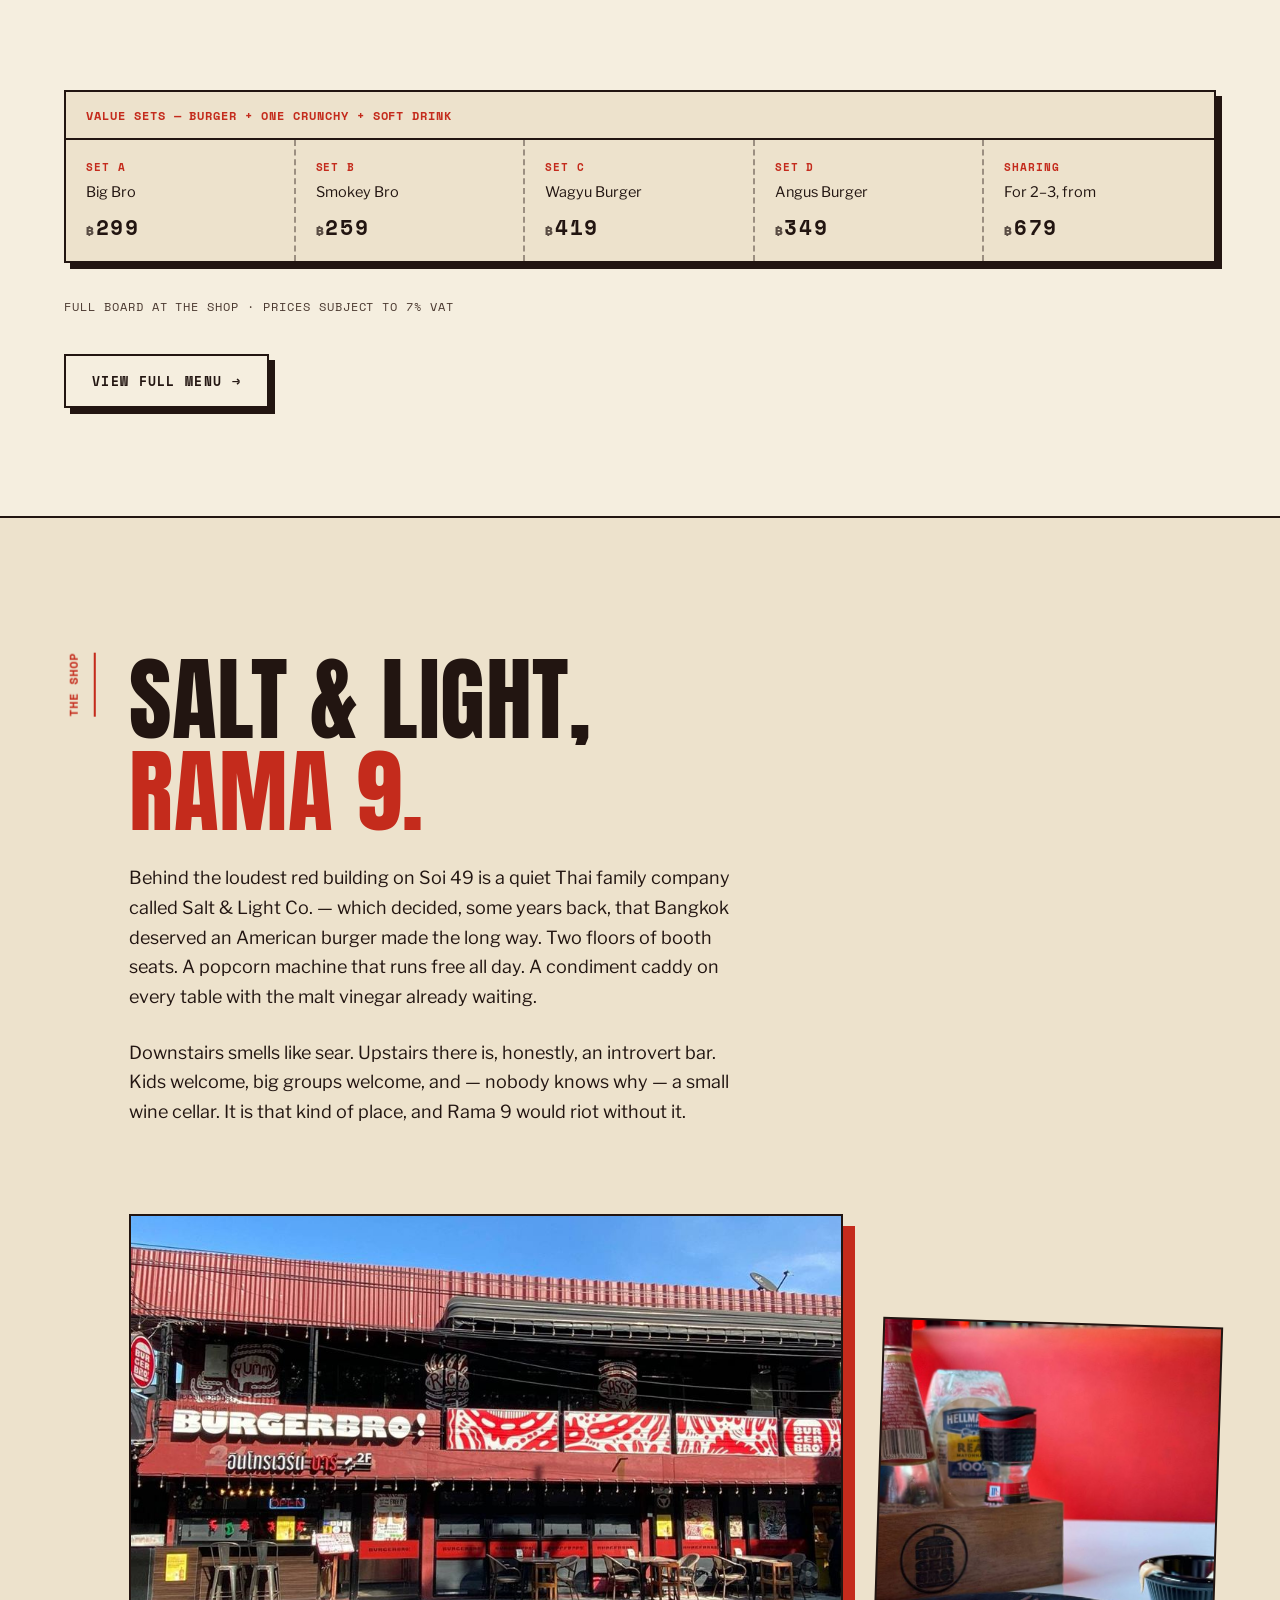
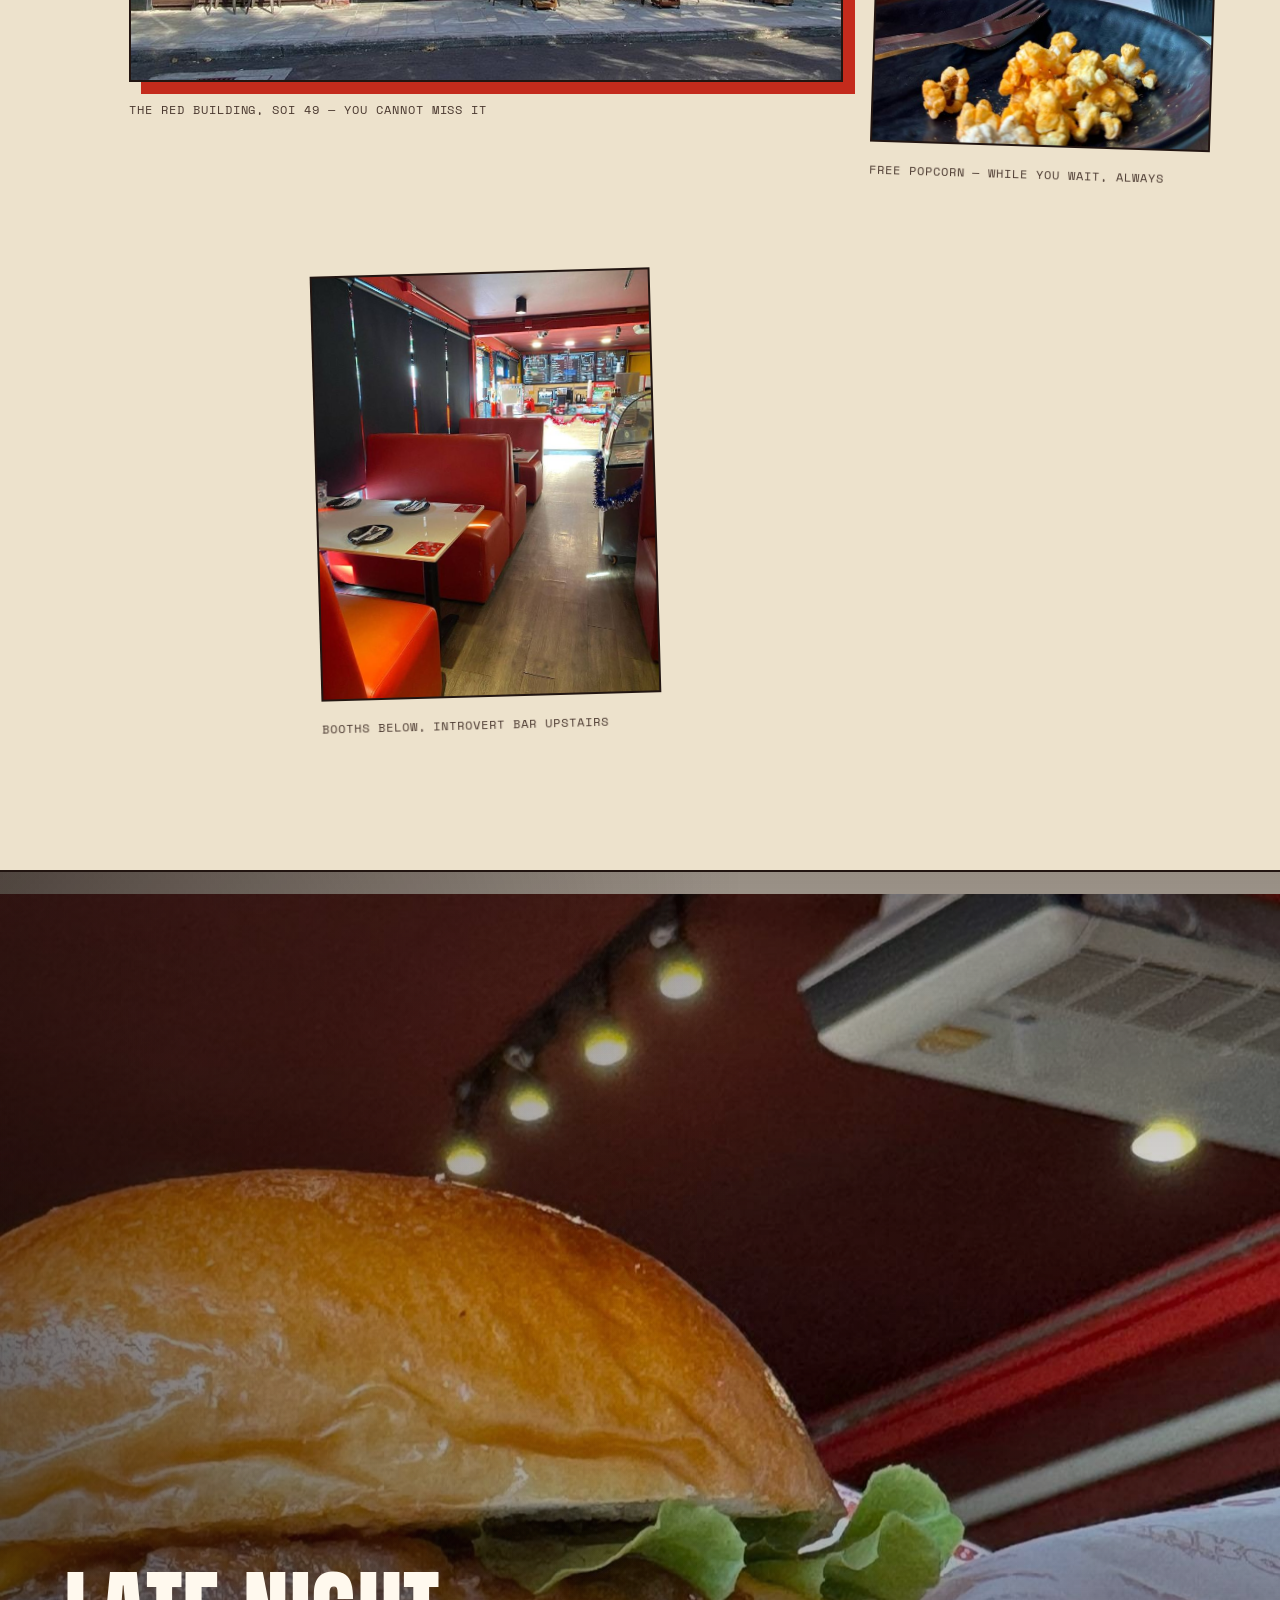
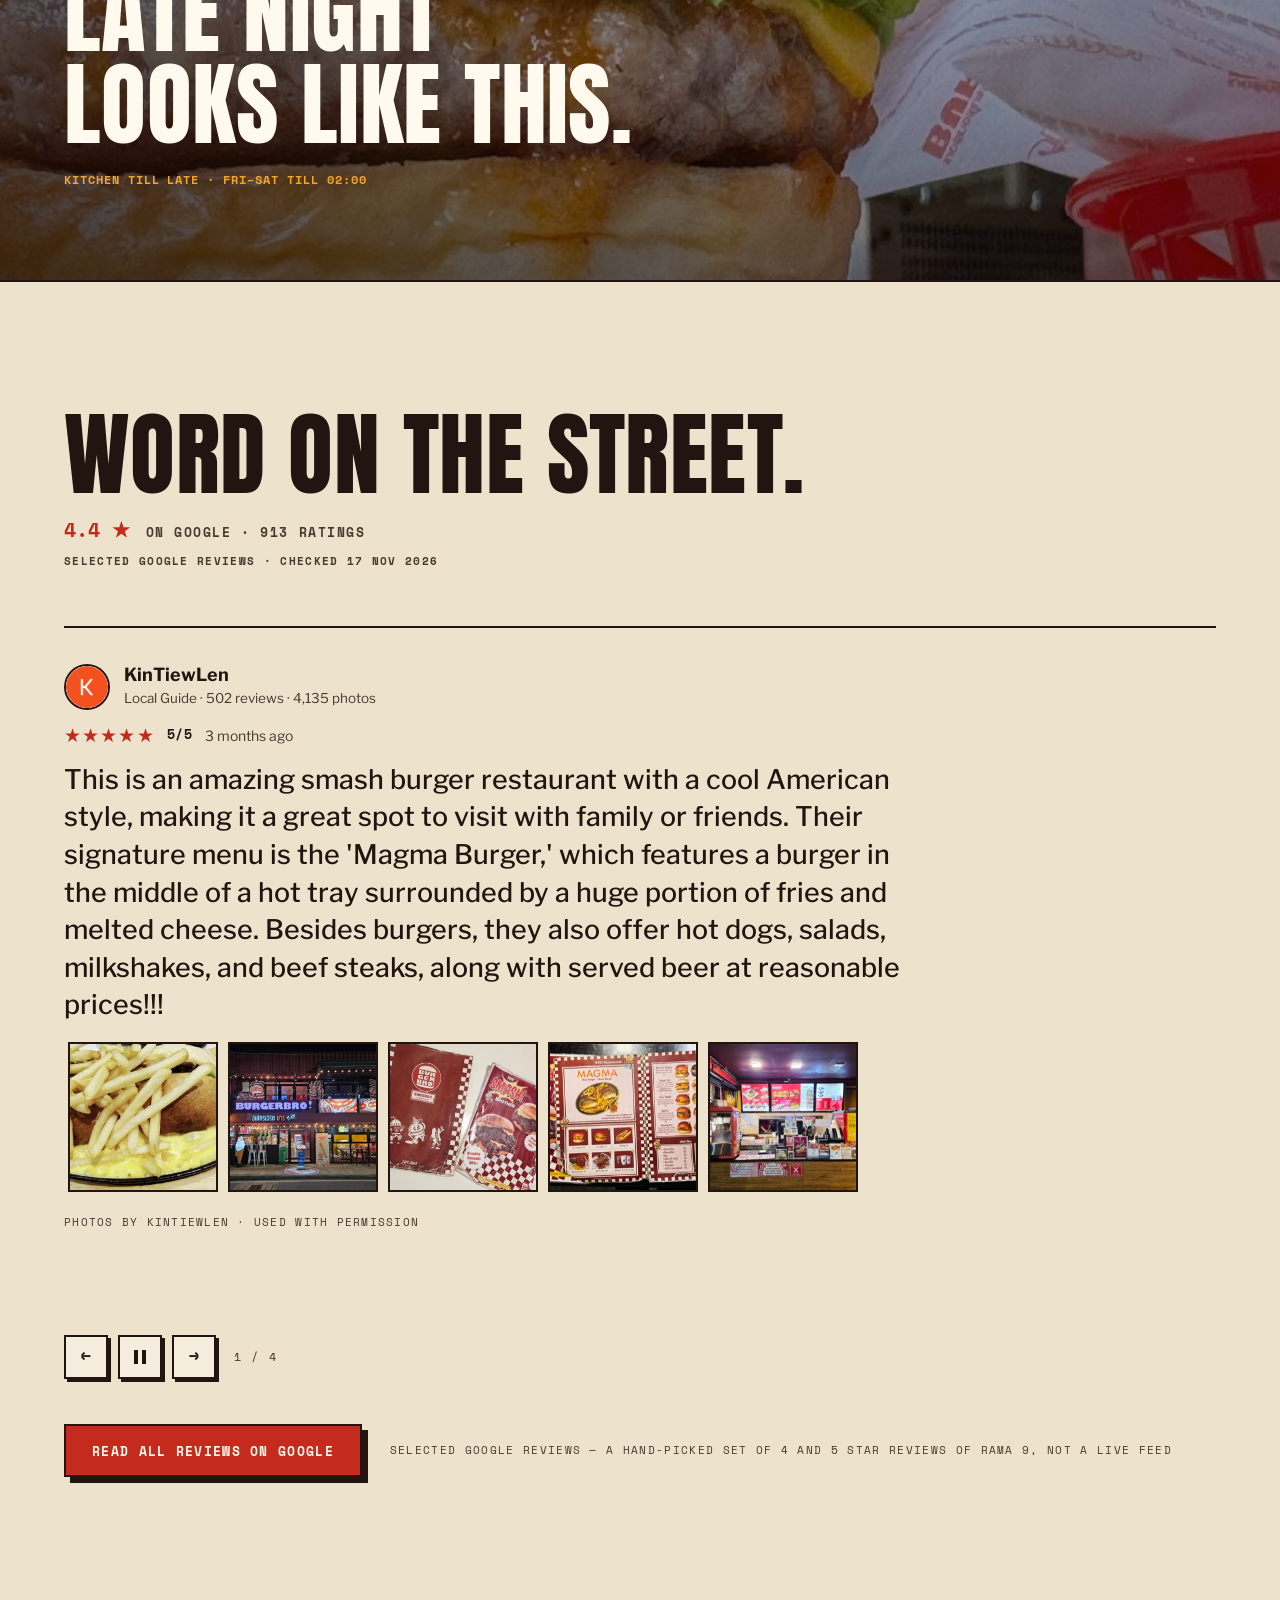
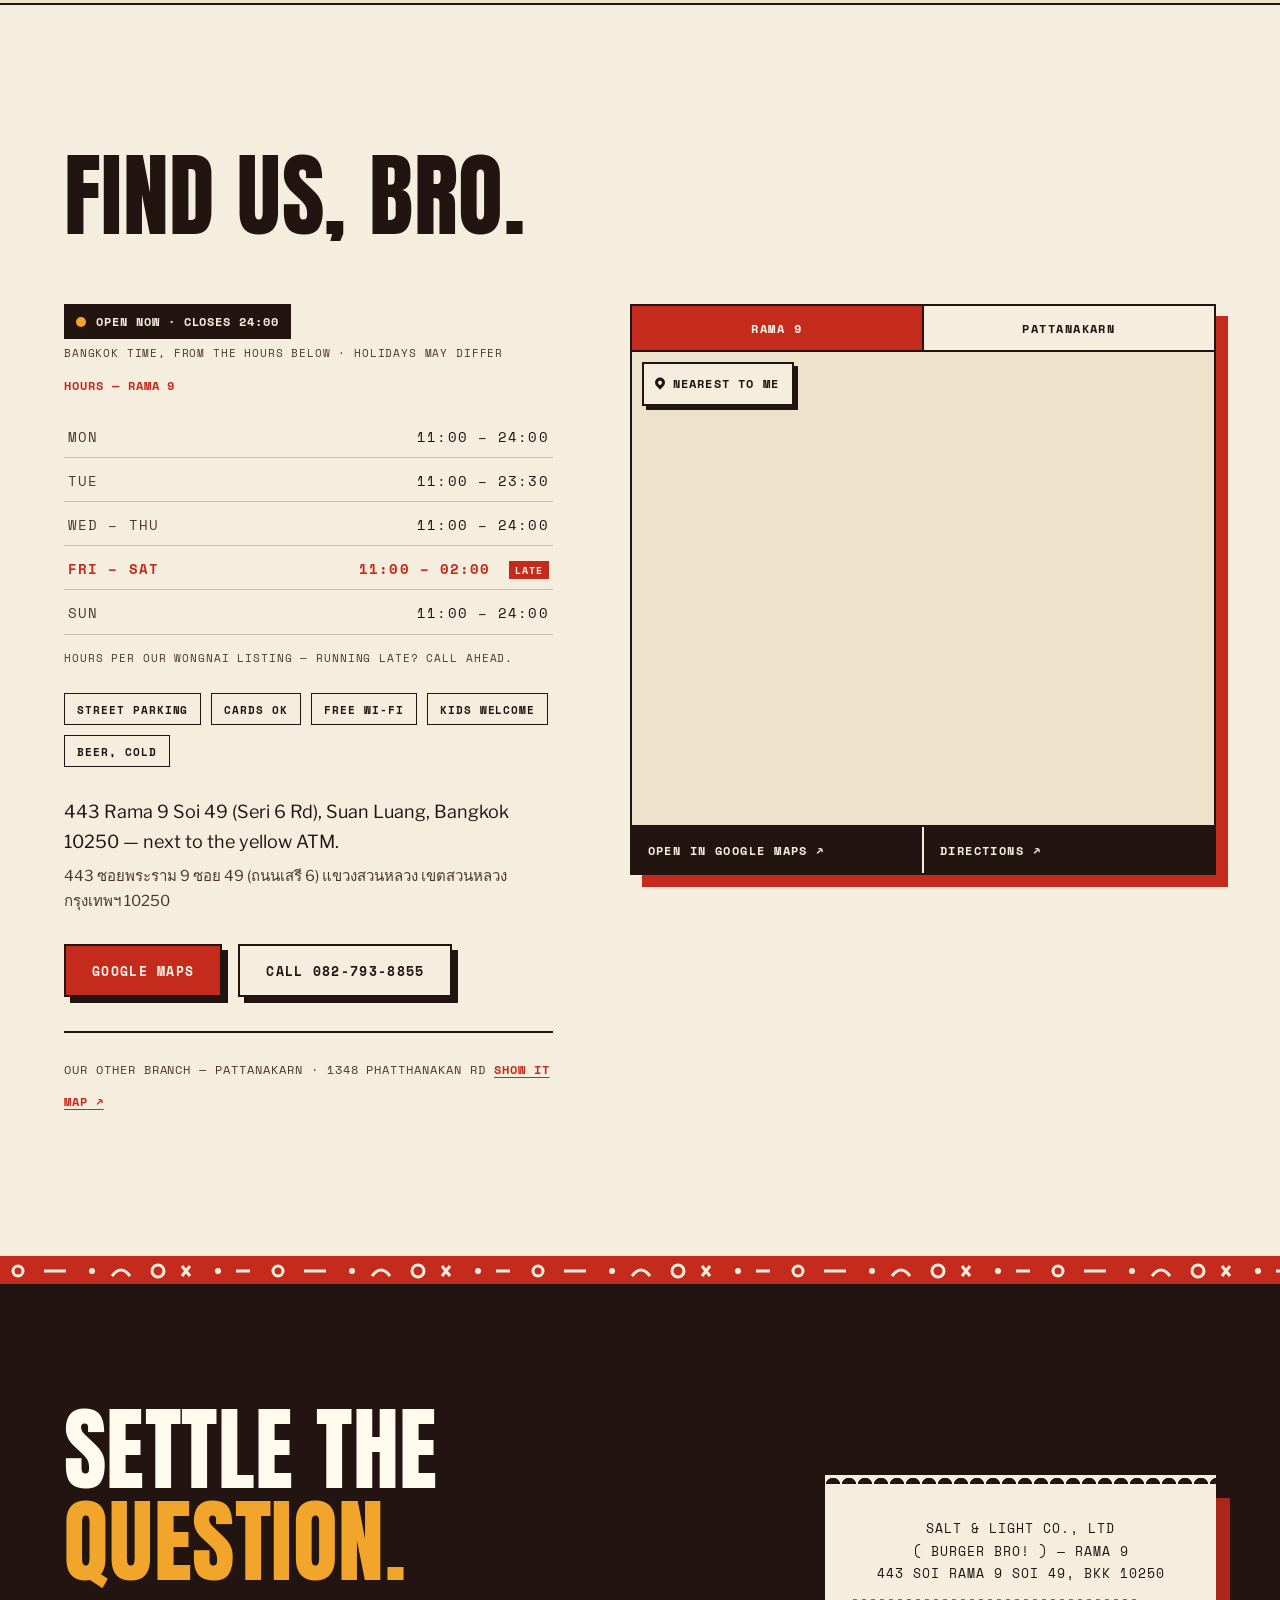
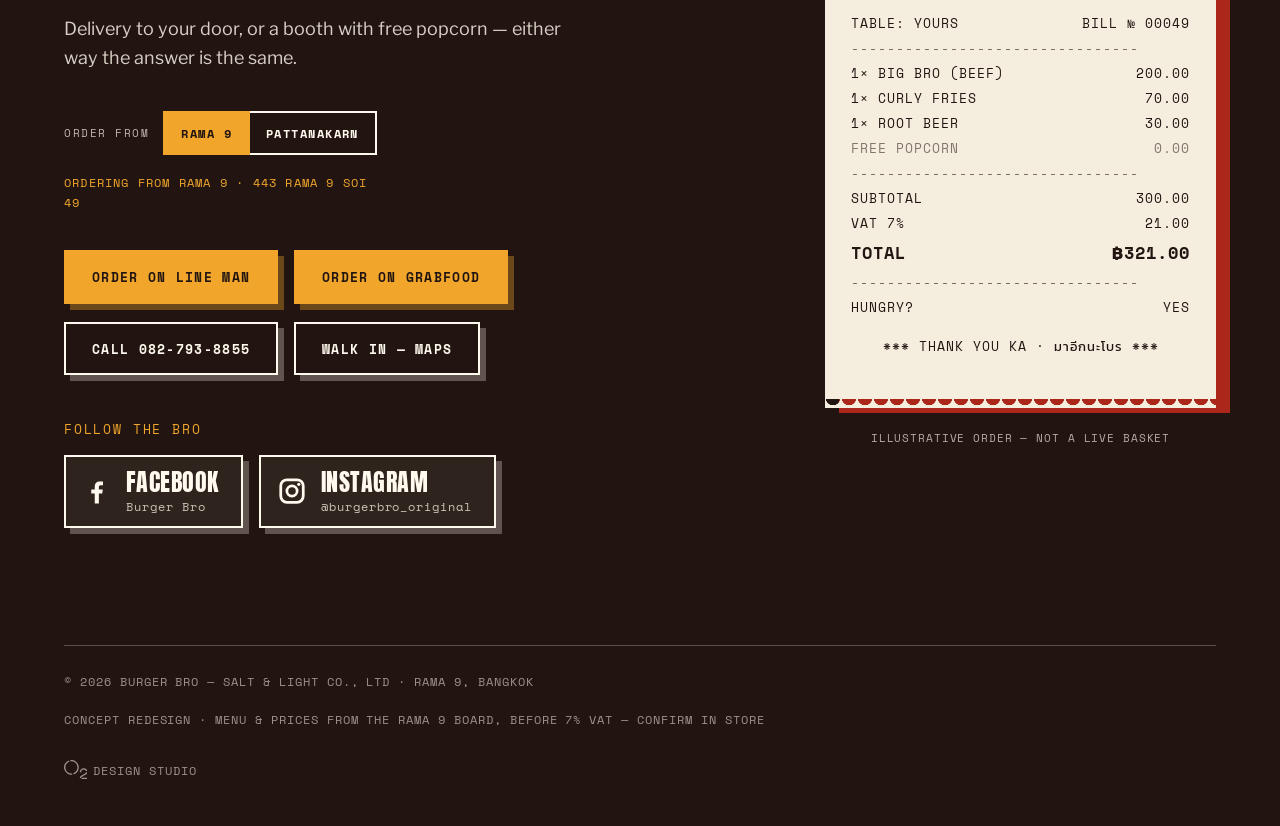
==== commit 27a31e1d: "Pattanakarn shows the same extras as Rama 9: street parking, cards, free Wi-Fi, kids welcome, cold b" ====
--- a/index.html
+++ b/index.html
@@ -1991,6 +1991,13 @@
           </tbody>
         </table>
         <p class="find-note mono"><span data-i18n="find.pk.note">HOURS PER THE BRANCH'S GOOGLE MAPS LISTING — HOLIDAYS MAY DIFFER.</span> <a href="https://maps.google.com/?cid=12405364053160930417" target="_blank" rel="noopener" data-i18n="find.pk.check">Check on Google Maps</a></p>
+        <ul class="amen mono" aria-label="Good to know" data-i18n-aria="a11y.amen">
+          <li data-i18n="am.1">STREET PARKING</li>
+          <li data-i18n="am.2">CARDS OK</li>
+          <li data-i18n="am.3">FREE WI-FI</li>
+          <li data-i18n="am.4">KIDS WELCOME</li>
+          <li data-i18n="am.5">BEER, COLD</li>
+        </ul>
         <address class="find-addr">
           <p data-i18n="find.pk.addr">1348 Phatthanakan Rd, Suan Luang, Bangkok</p>
           <p class="find-addr-th" lang="th" data-lang-en="th" data-lang-th="en" data-i18n="find.pk.addr2">1348 ถนนพัฒนาการ สวนหลวง กรุงเทพฯ</p>
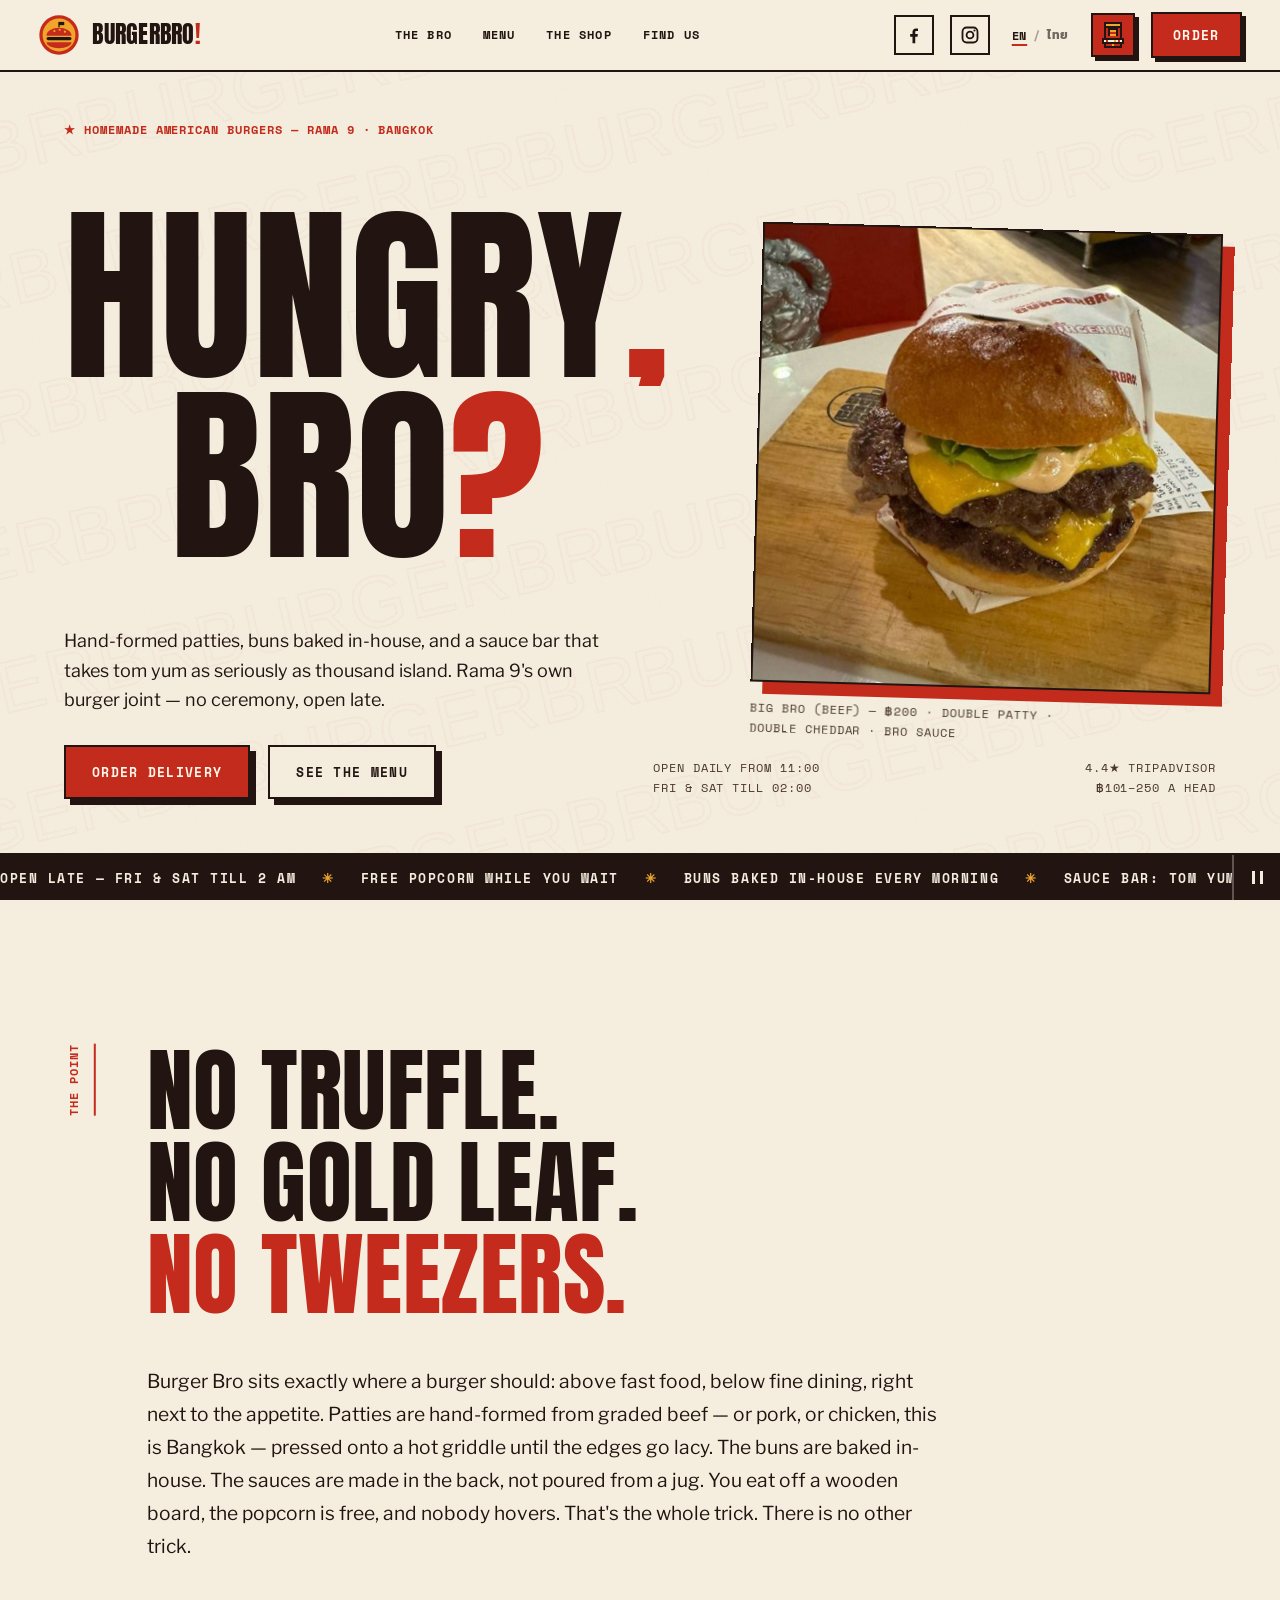
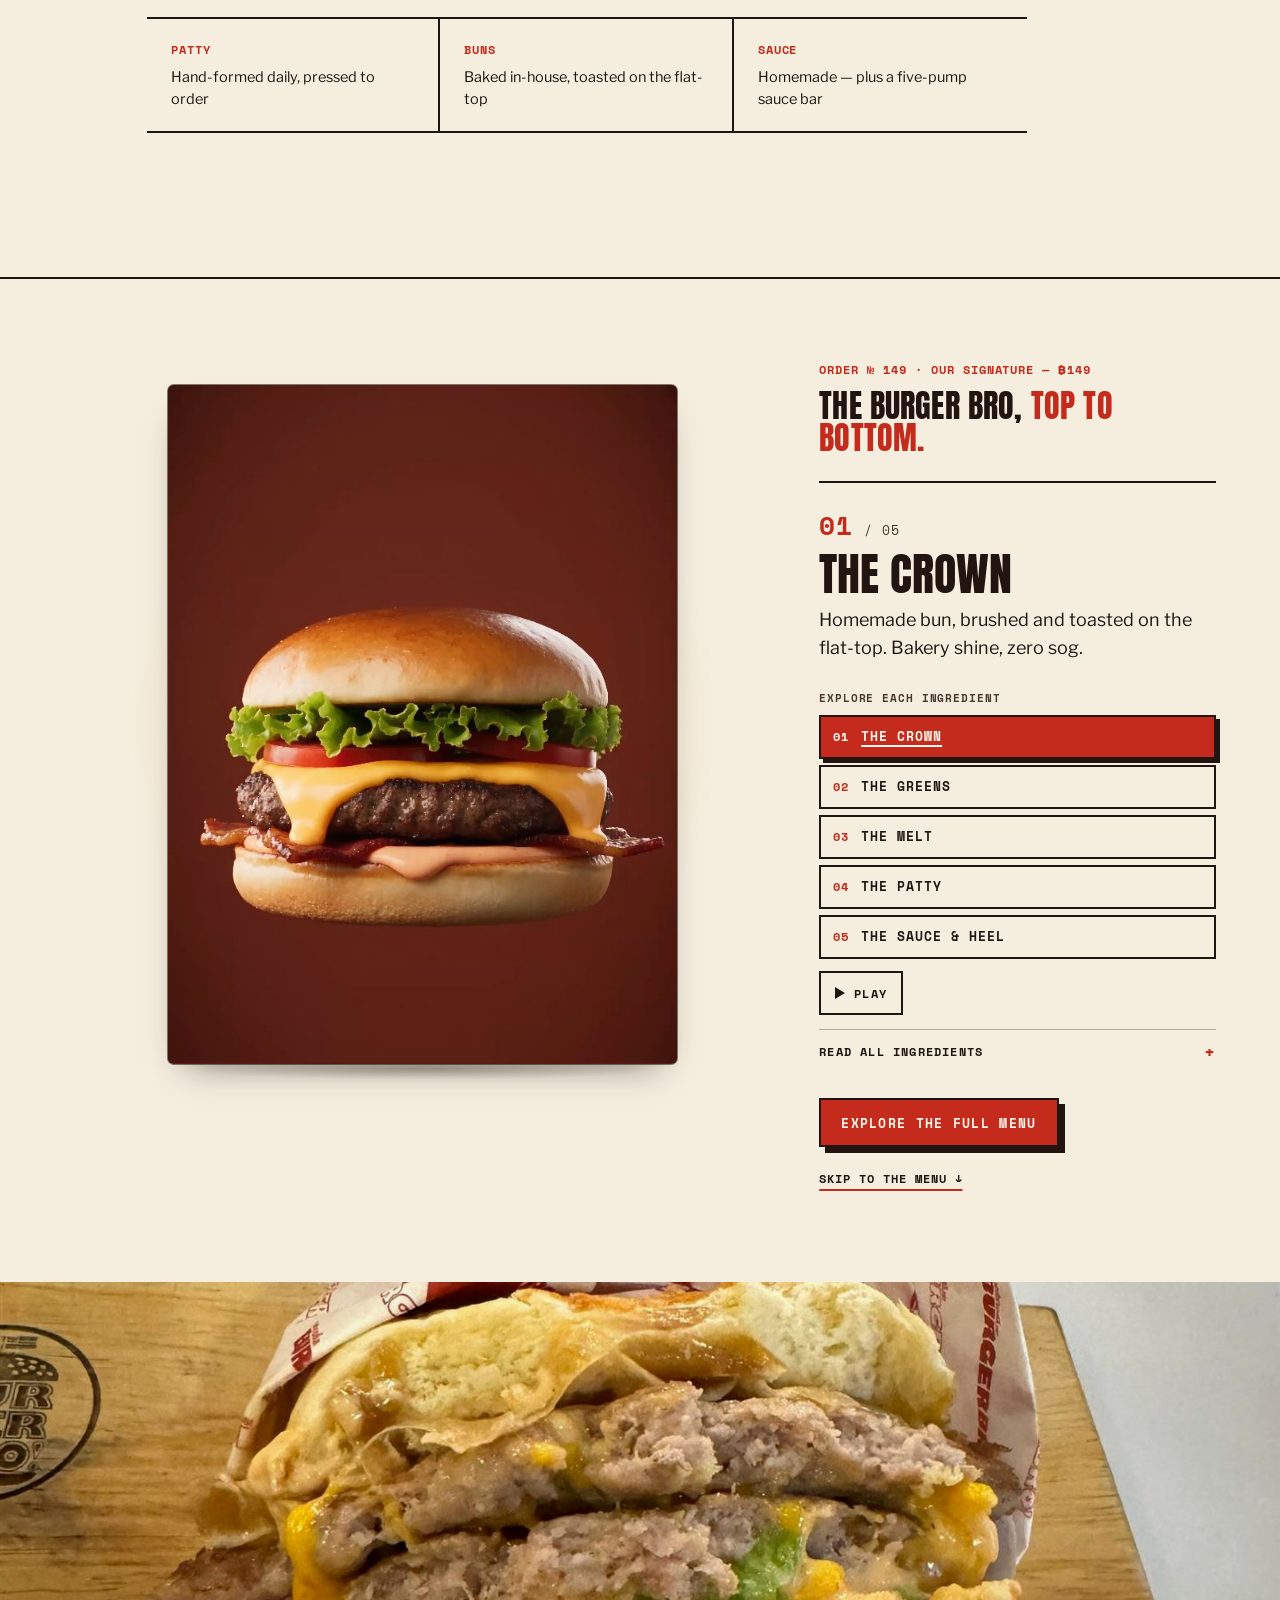
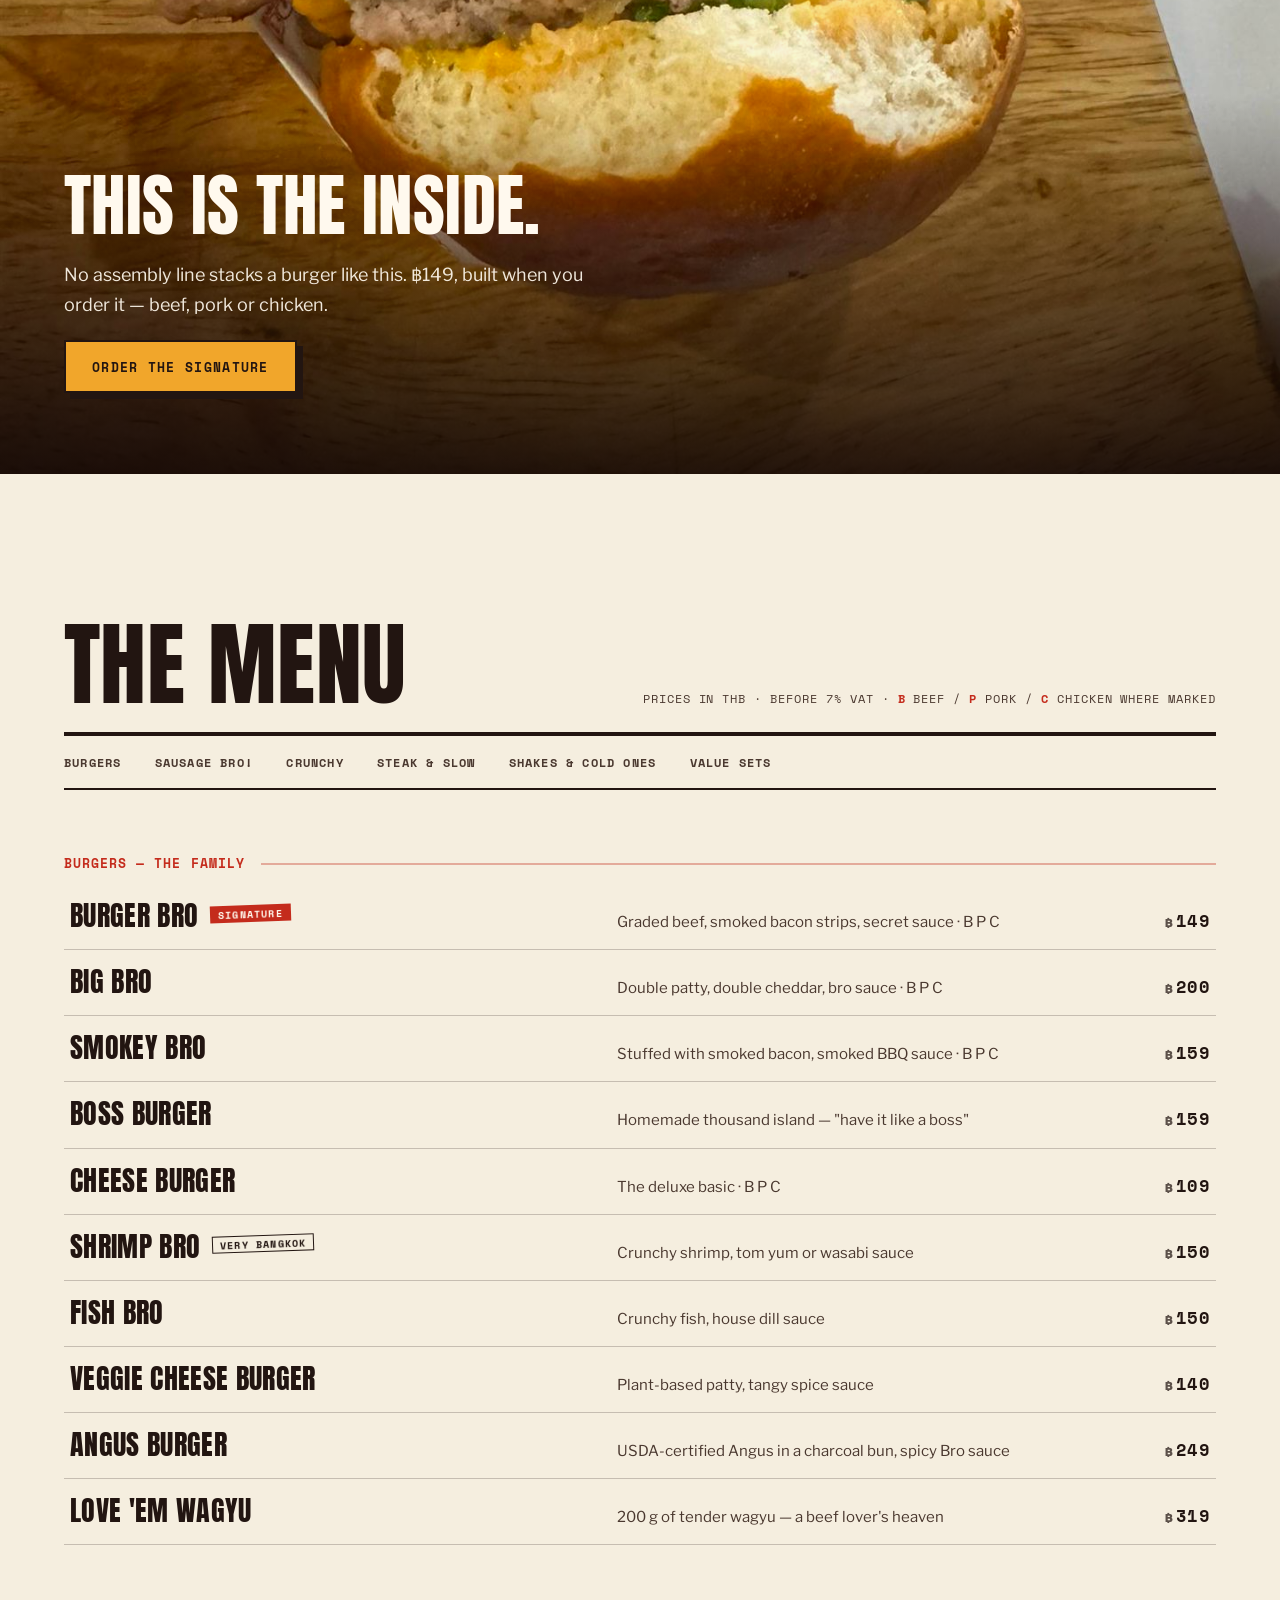
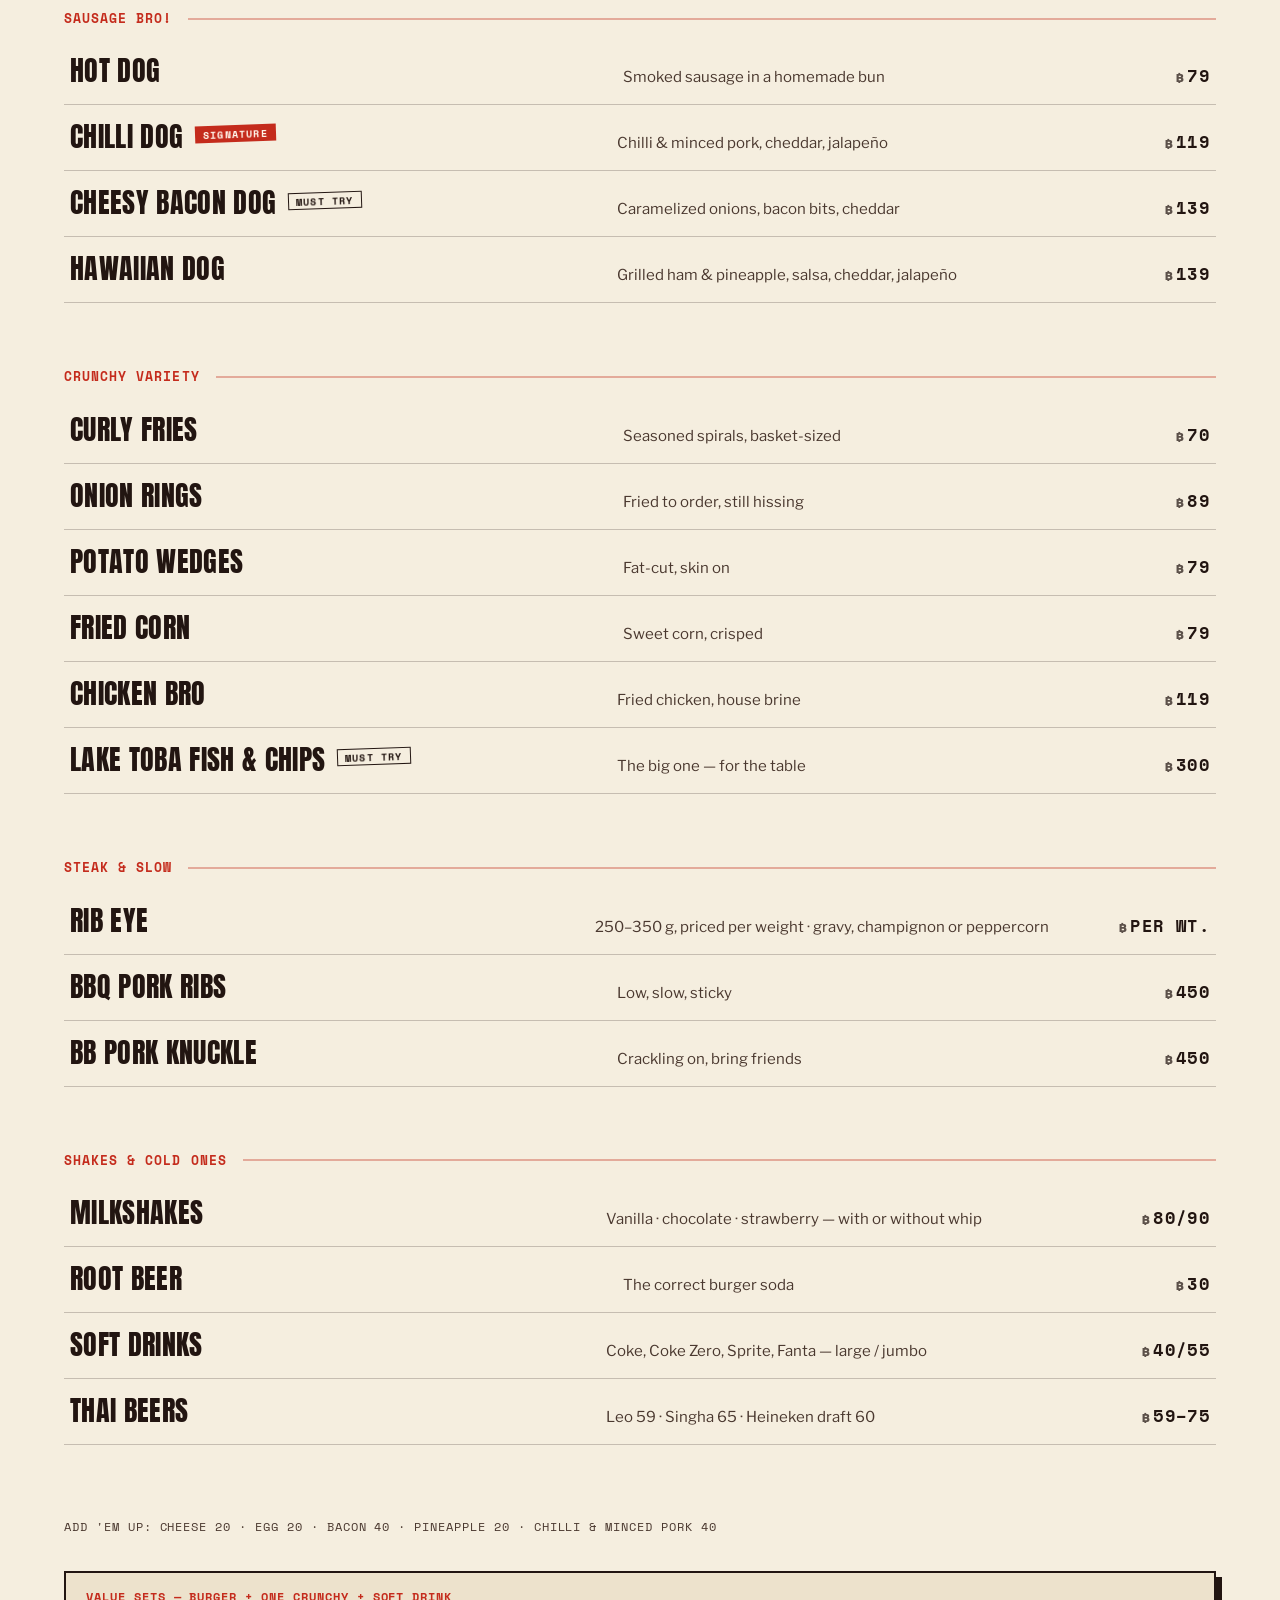
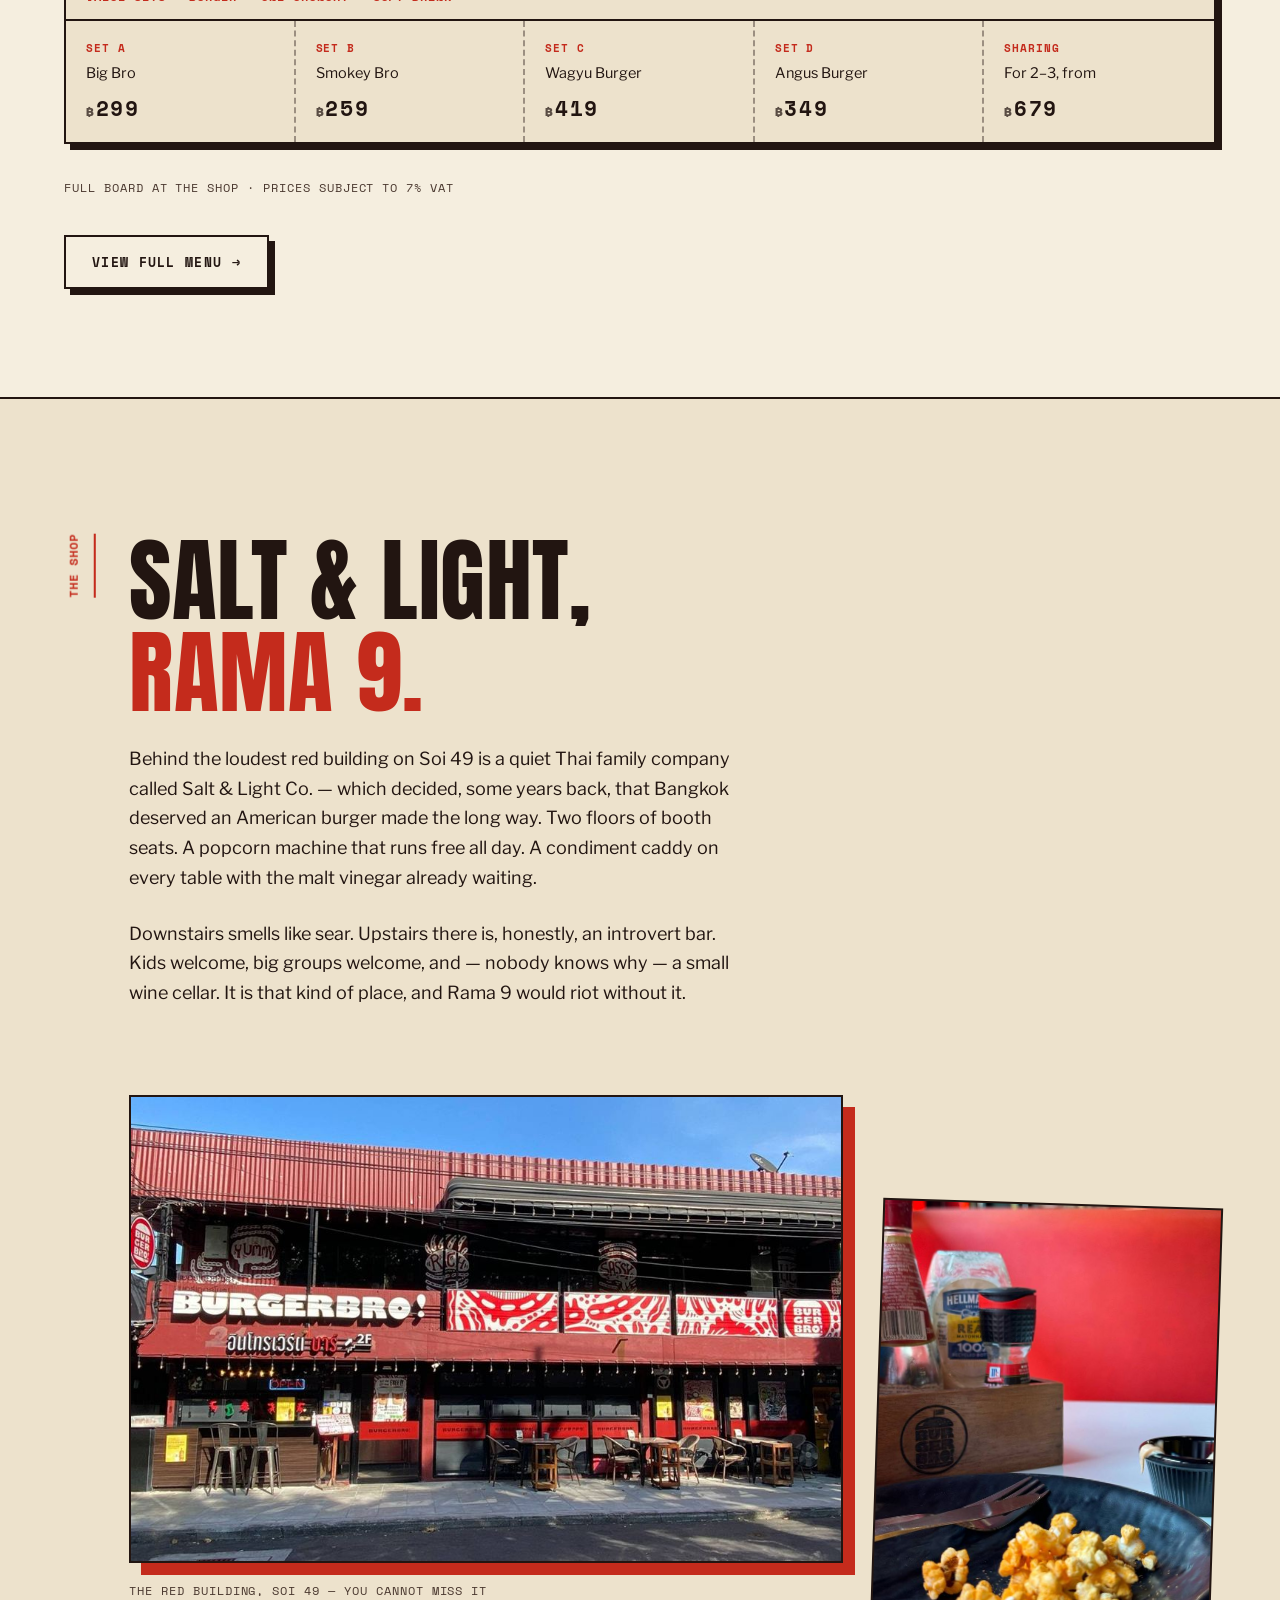
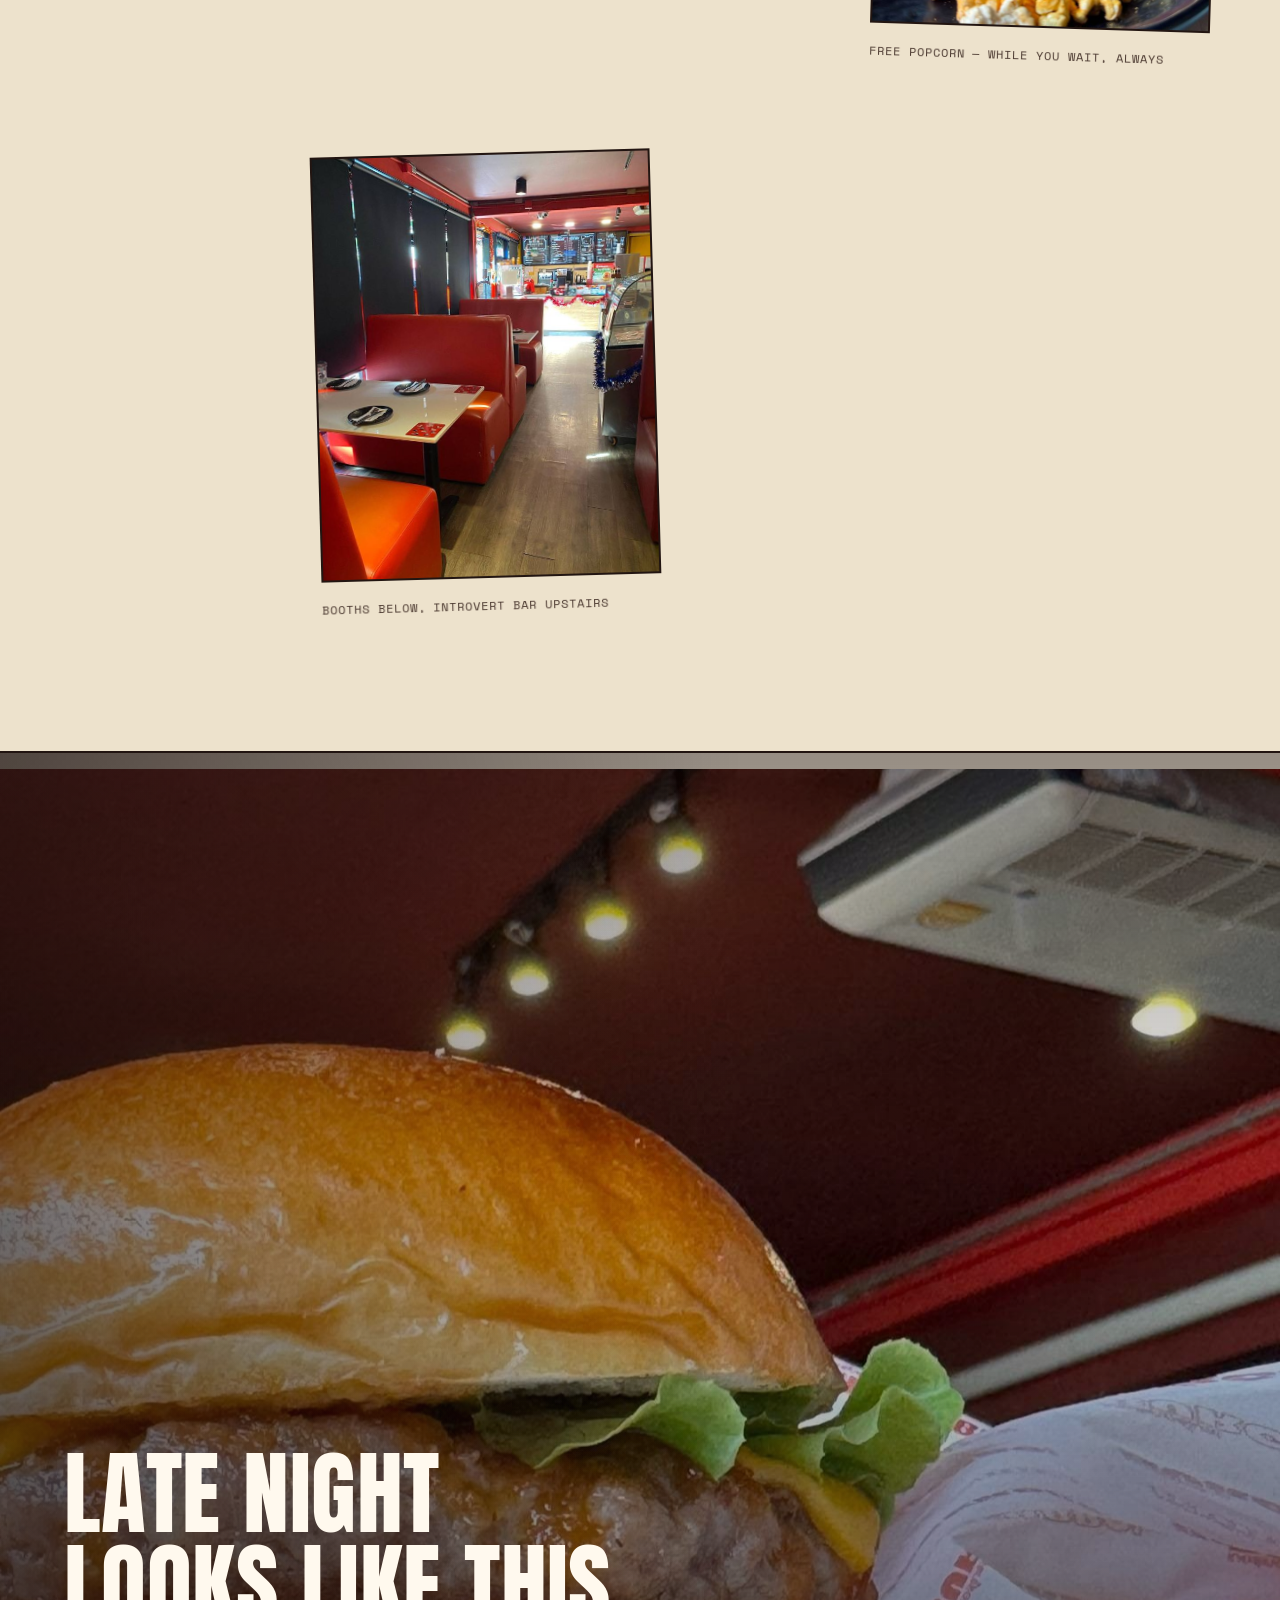
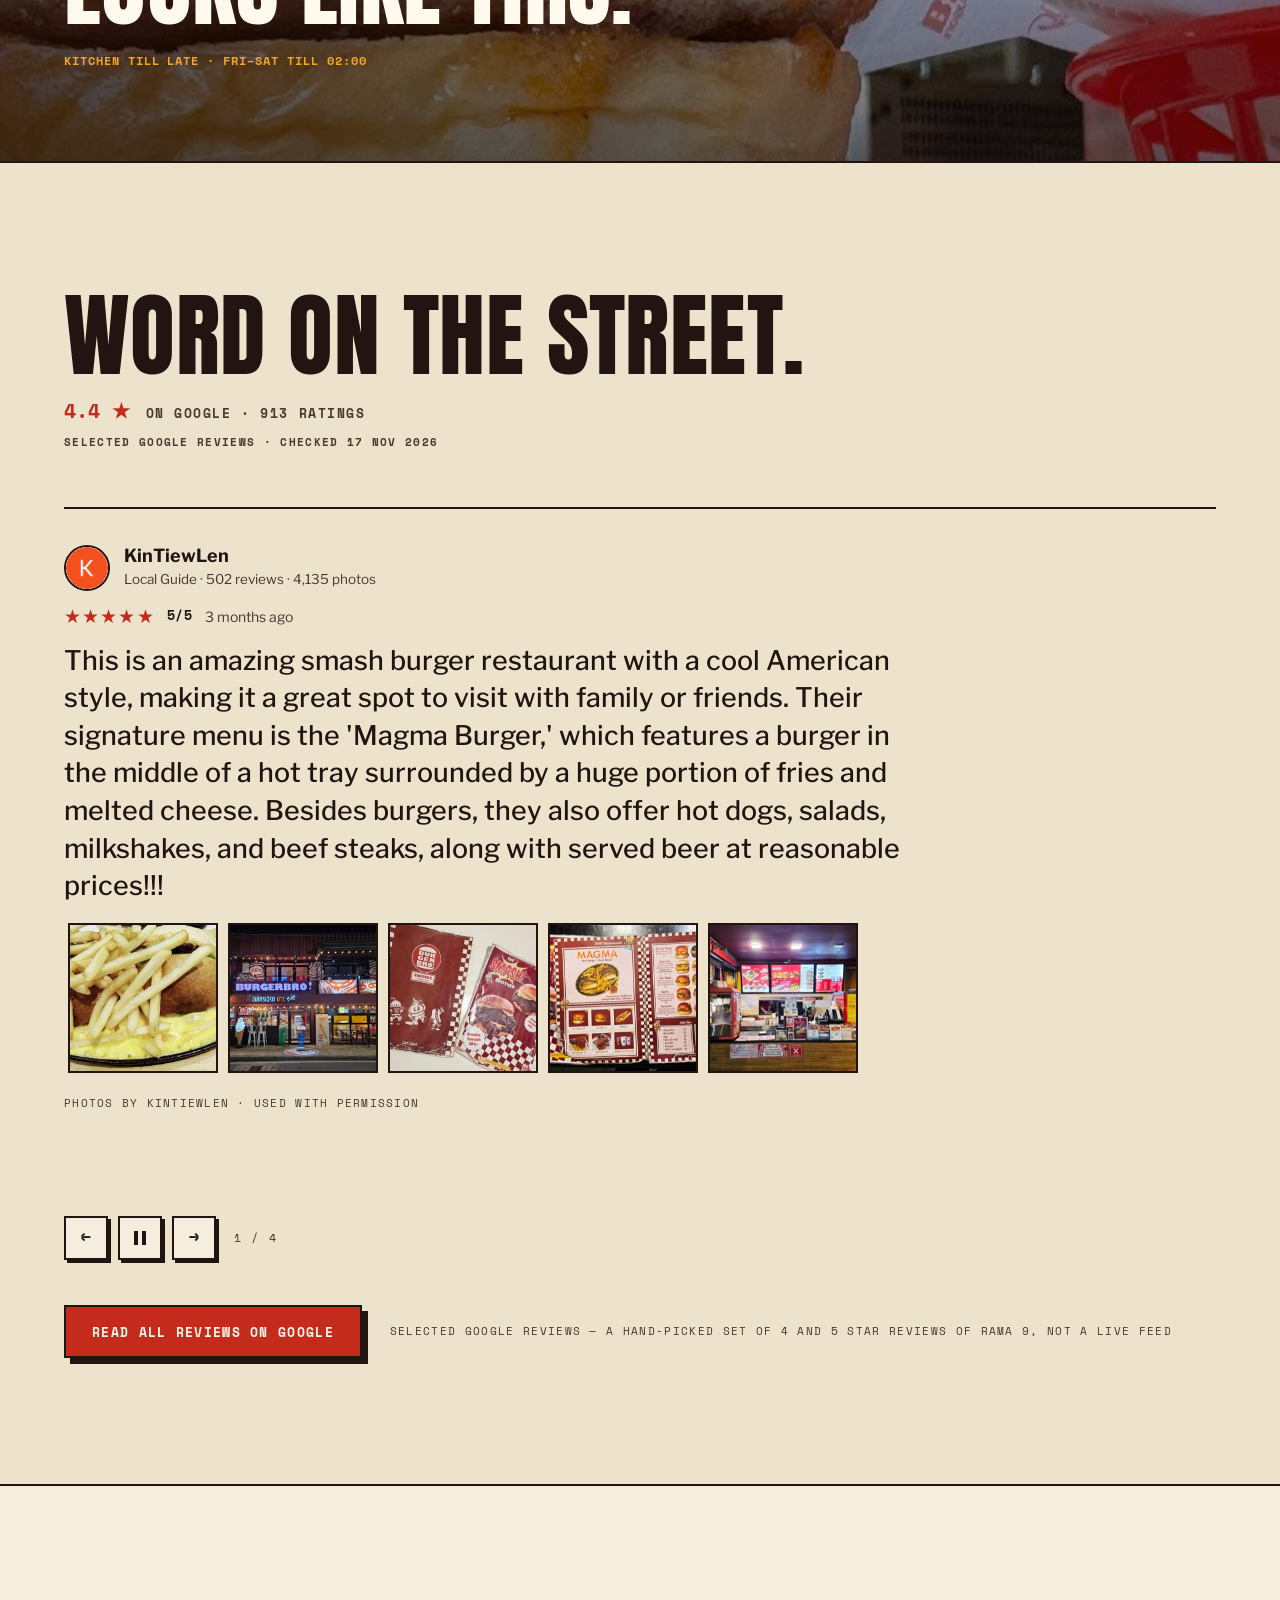
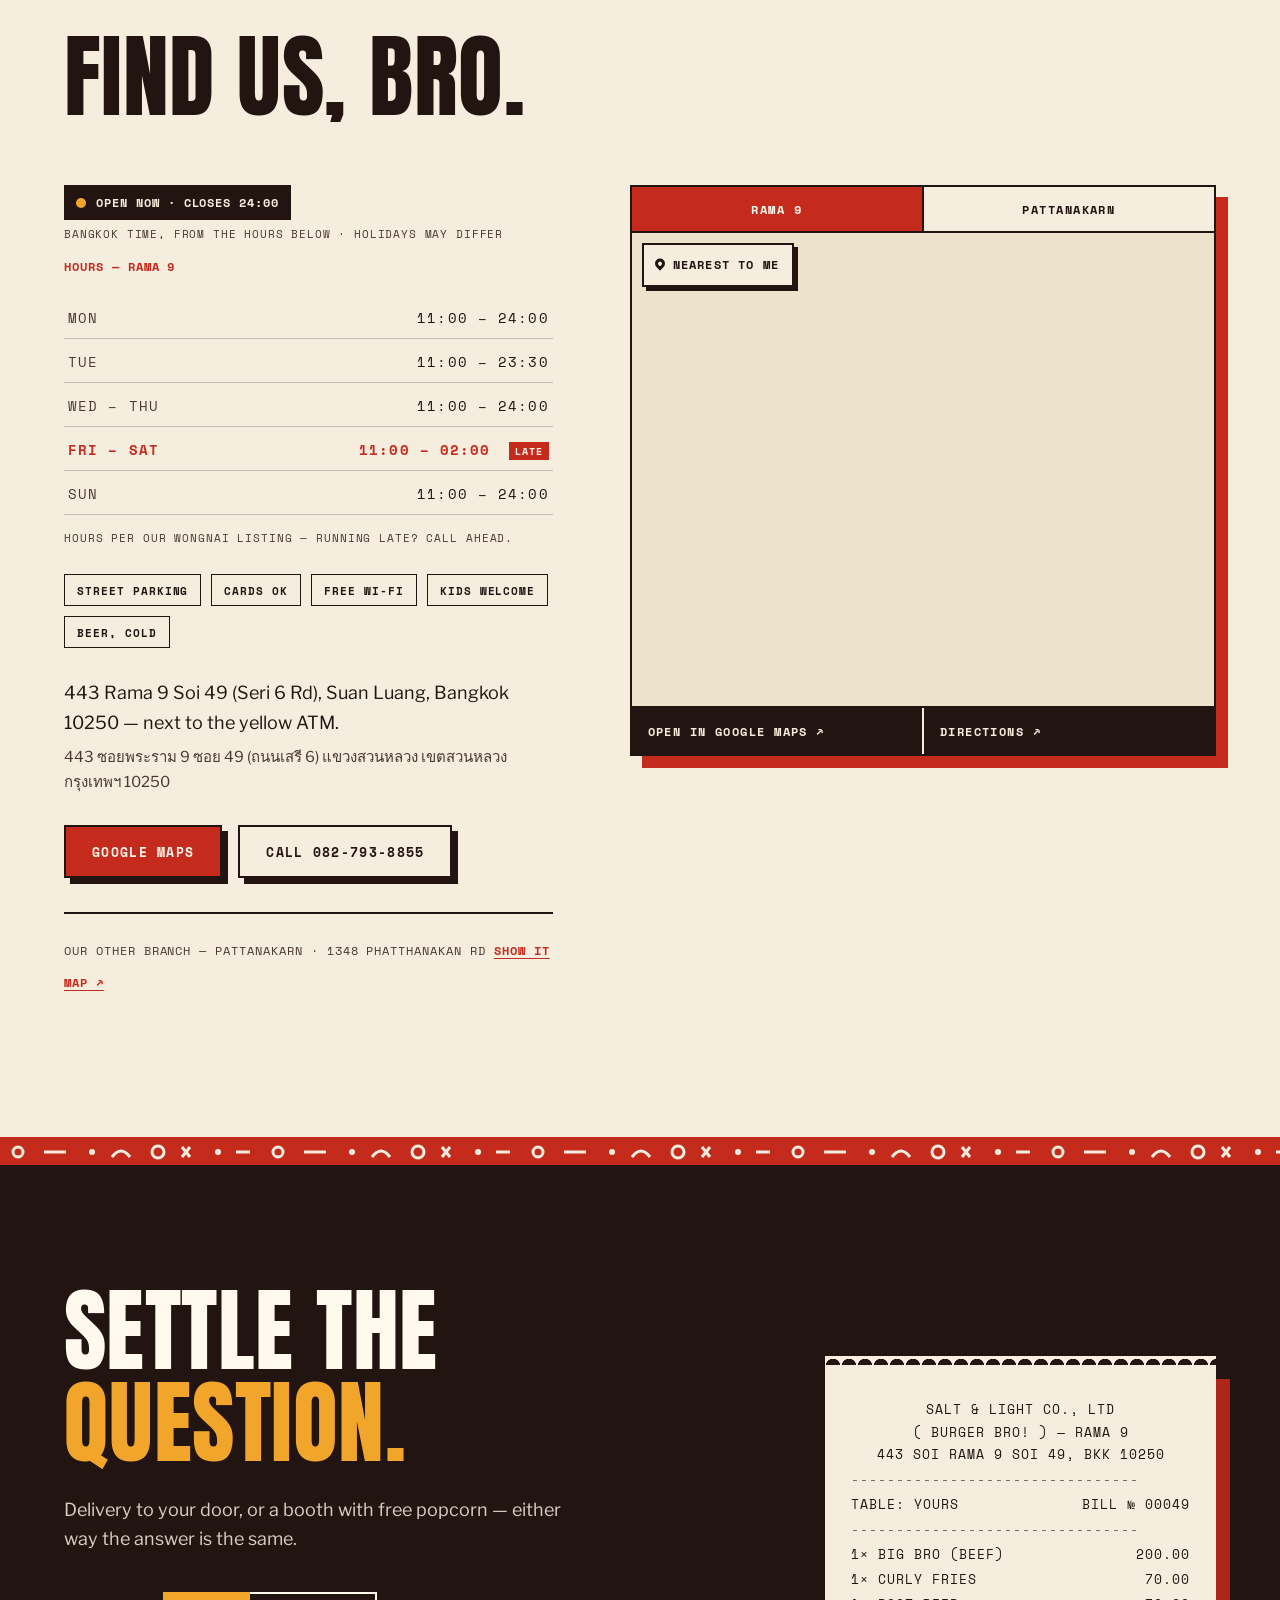
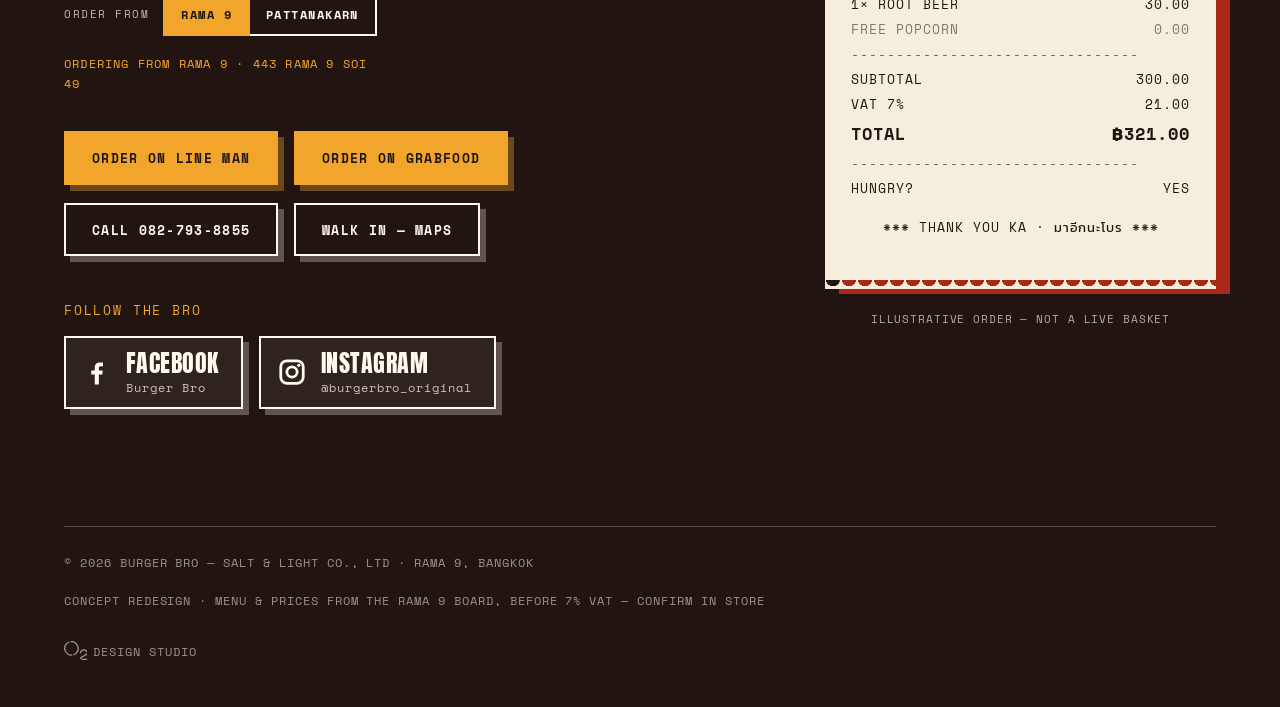
==== commit 54680ea6: "The logo forms (the owner, 21 Nov 2026): the burger badge builds piece by piece, the letters rise on" ====
--- a/index.html
+++ b/index.html
@@ -297,6 +297,32 @@
   color: var(--ink);
 }
 .nav-brand-word em { font-style: normal; color: var(--red); }
+
+/* The logo forms (21 Nov 2026, the owner): the badge builds (ring, bottom bun, patty, top bun, seeds,
+   flag), the letters rise one by one and the "!" stamps down last. shared/site.js adds html.lf-wait
+   before paint when motion is welcome; BBSite.formLogo() starts it once the page is showing. */
+html.lf-wait .nav-brand .nav-badge > *, html.lf-wait .nav-brand-word { opacity: 0; animation: lfShow .01s 4s forwards; }
+@keyframes lfShow { to { opacity: 1; } }
+.nav-brand.is-forming .nav-badge > * { transform-box: fill-box; transform-origin: 50% 50%; animation: lfPop .5s var(--e-press) both; }
+.nav-brand.is-forming .lf-ring2 { animation-delay: .07s; }
+.nav-brand.is-forming .lf-bot { animation: lfRise .42s var(--e-press) .2s both; }
+.nav-brand.is-forming .lf-patty { animation: lfSlide .42s var(--e-press) .32s both; }
+.nav-brand.is-forming .lf-top { animation: lfDrop .46s var(--e-press) .44s both; }
+.nav-brand.is-forming .lf-seed { animation-delay: .66s; }
+.nav-brand.is-forming .lf-seed2 { animation-delay: .72s; }
+.nav-brand.is-forming .lf-seed3 { animation-delay: .78s; }
+.nav-brand.is-forming .lf-flag { transform-origin: 50% 100%; animation: lfFlag .4s var(--e-press) .86s both; }
+.nav-brand.is-forming .lf-flag2 { transform-origin: 0 100%; animation-delay: .94s; }
+.nav-brand-word .lf-l { display: inline-block; }
+.nav-brand.is-forming .lf-l { animation: lfLetter .5s var(--e-out) calc(.3s + var(--i) * 45ms) both; }
+.nav-brand.is-forming .nav-brand-word em { display: inline-block; transform-origin: 50% 100%; animation: lfBang .6s var(--e-press) .95s both; }
+@keyframes lfPop { from { transform: scale(0); opacity: 0; } to { transform: none; opacity: 1; } }
+@keyframes lfRise { from { transform: translateY(14px); opacity: 0; } to { transform: none; opacity: 1; } }
+@keyframes lfSlide { from { transform: translateX(-18px); opacity: 0; } to { transform: none; opacity: 1; } }
+@keyframes lfDrop { from { transform: translateY(-18px); opacity: 0; } to { transform: none; opacity: 1; } }
+@keyframes lfFlag { from { transform: scaleY(0); opacity: 0; } to { transform: none; opacity: 1; } }
+@keyframes lfLetter { from { transform: translateY(.55em) rotate(-8deg); opacity: 0; } to { transform: none; opacity: 1; } }
+@keyframes lfBang { 0% { transform: translateY(-.9em) scale(1.7); opacity: 0; } 55% { transform: translateY(0) scale(.86, 1.12); opacity: 1; } 100% { transform: none; opacity: 1; } }
 .nav-links { display: flex; gap: clamp(16px, 2.4vw, 34px); }
 .nav-links a {
   position: relative;
@@ -1458,14 +1484,14 @@
 <header class="nav" id="nav">
   <a class="nav-brand" href="#top" aria-label="Burger Bro — back to top" data-i18n-aria="a11y.brand">
     <svg class="nav-badge" viewBox="0 0 64 64" aria-hidden="true" focusable="false">
-      <circle cx="32" cy="32" r="30" fill="var(--red)"/>
-      <circle cx="32" cy="32" r="25" fill="var(--mustard)"/>
-      <path d="M13 33a19 12 0 0 1 38 0z" fill="var(--red)"/>
-      <rect x="13" y="35" width="38" height="5" rx="2.5" fill="var(--ink)"/>
-      <path d="M13 43h38a19 9 0 0 1-38 0z" fill="var(--red)"/>
-      <circle cx="25" cy="26" r="1.7" fill="var(--mustard)"/><circle cx="33" cy="24" r="1.7" fill="var(--mustard)"/><circle cx="41" cy="27" r="1.7" fill="var(--mustard)"/>
-      <line x1="32" y1="12" x2="32" y2="20" stroke="var(--ink)" stroke-width="2"/>
-      <path d="M32 12h8v5h-8z" fill="var(--ink)"/>
+      <circle class="lf-ring" cx="32" cy="32" r="30" fill="var(--red)"/>
+      <circle class="lf-ring lf-ring2" cx="32" cy="32" r="25" fill="var(--mustard)"/>
+      <path class="lf-top" d="M13 33a19 12 0 0 1 38 0z" fill="var(--red)"/>
+      <rect class="lf-patty" x="13" y="35" width="38" height="5" rx="2.5" fill="var(--ink)"/>
+      <path class="lf-bot" d="M13 43h38a19 9 0 0 1-38 0z" fill="var(--red)"/>
+      <circle class="lf-seed" cx="25" cy="26" r="1.7" fill="var(--mustard)"/><circle class="lf-seed lf-seed2" cx="33" cy="24" r="1.7" fill="var(--mustard)"/><circle class="lf-seed lf-seed3" cx="41" cy="27" r="1.7" fill="var(--mustard)"/>
+      <line class="lf-flag" x1="32" y1="12" x2="32" y2="20" stroke="var(--ink)" stroke-width="2"/>
+      <path class="lf-flag lf-flag2" d="M32 12h8v5h-8z" fill="var(--ink)"/>
     </svg>
     <span class="nav-brand-word">BURGERBRO<em>!</em></span>
   </a>
@@ -2489,6 +2515,7 @@
     loader.classList.add("is-done");
     document.body.style.overflow = "";
     window.setTimeout(revealHero, 180);
+    window.setTimeout(window.BBSite.formLogo, 260);
     window.setTimeout(function () {
       if (loader.parentNode) loader.parentNode.removeChild(loader);
     }, 1000);
@@ -2507,7 +2534,8 @@
   } else if (loader) {
     loader.parentNode.removeChild(loader);
     revealHero();
-  }
+    window.BBSite.formLogo();
+  } else window.BBSite.formLogo();
 
   /* ============================================================
      REVEALS — line masks + fade-ups (hero handled by loader)
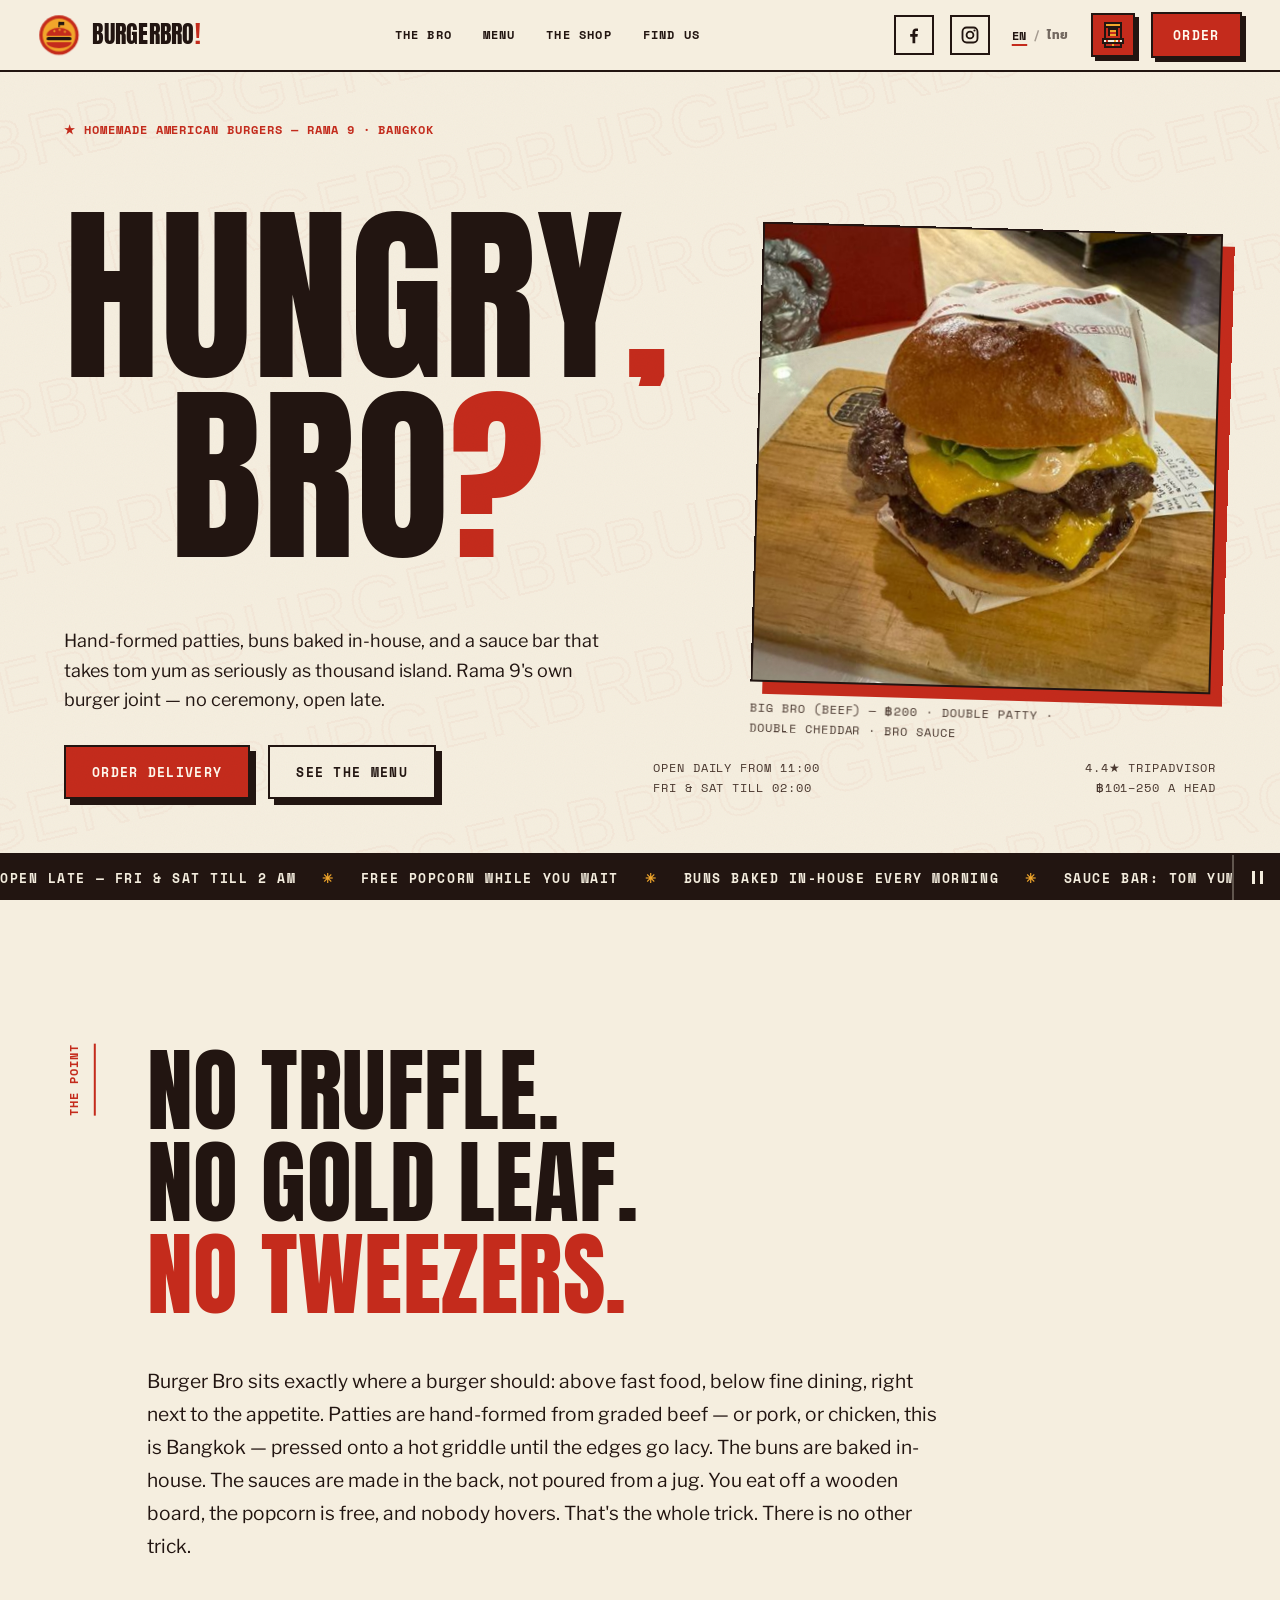
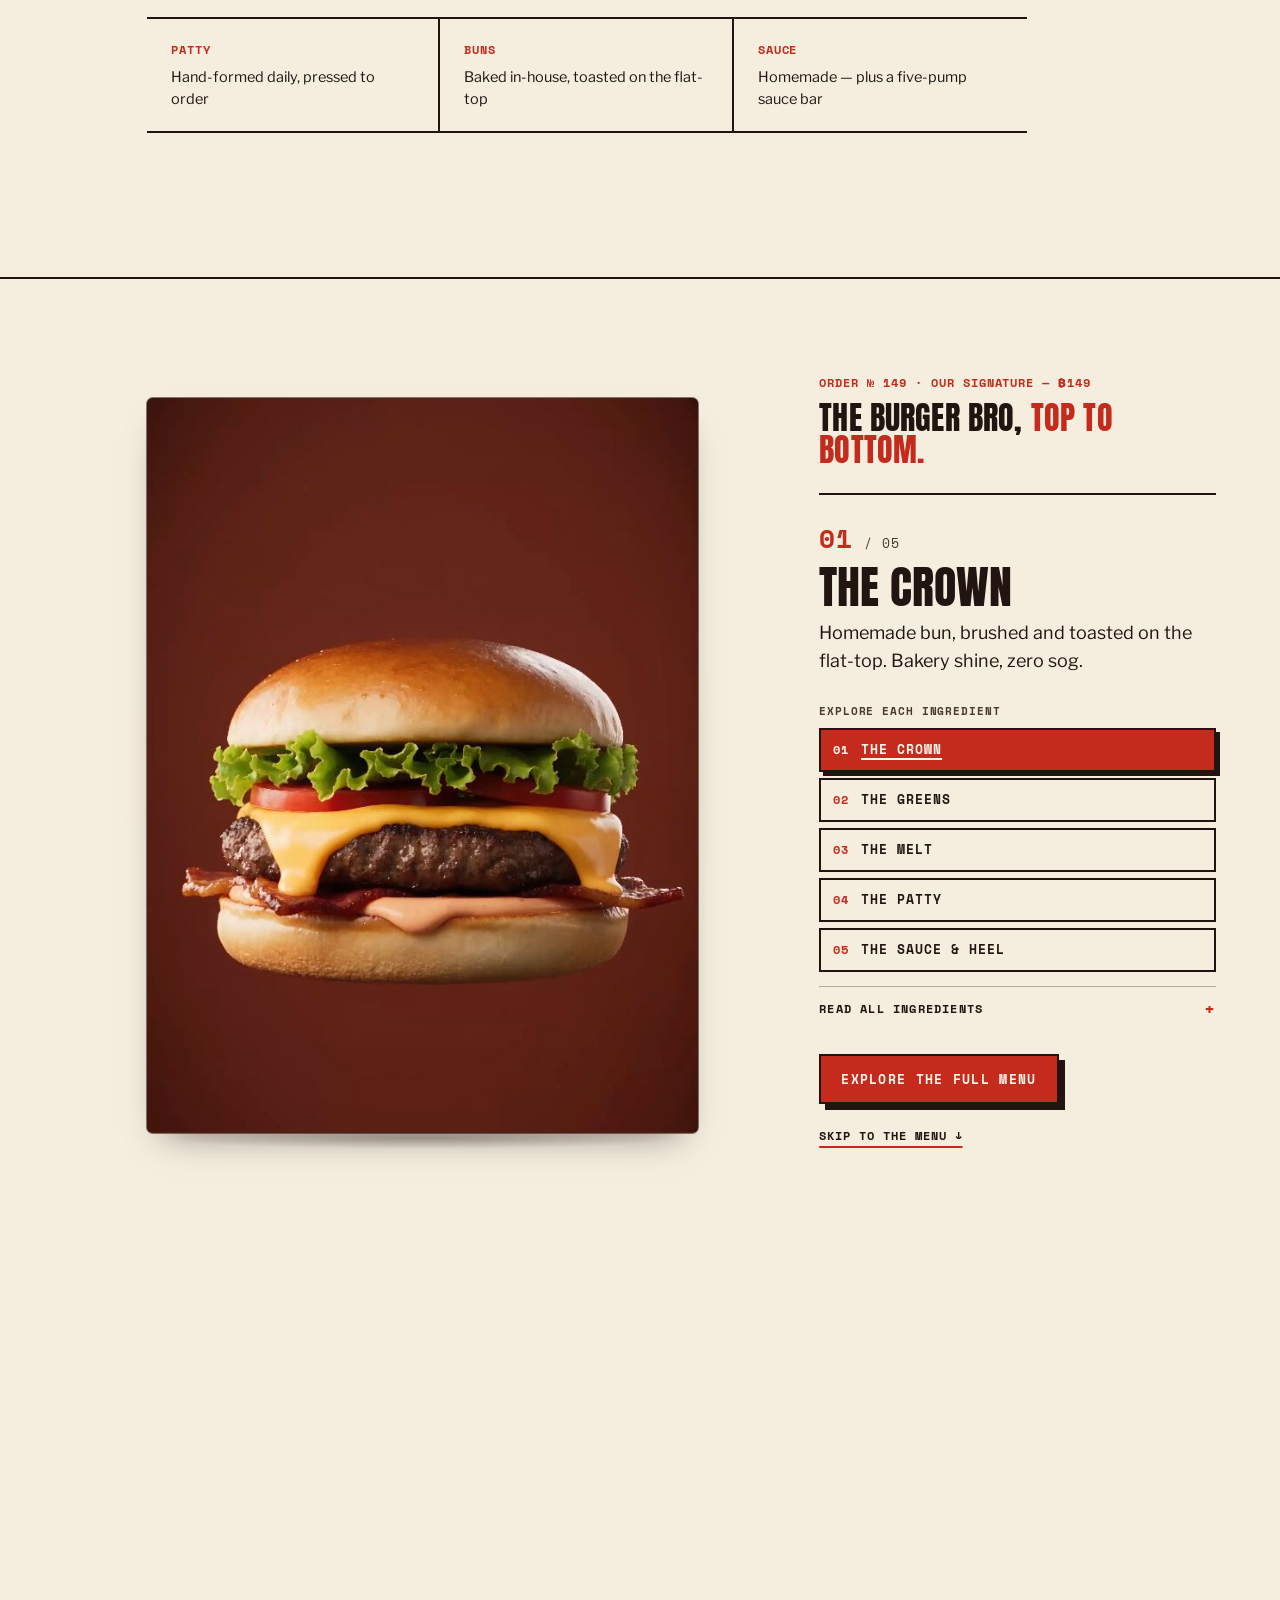
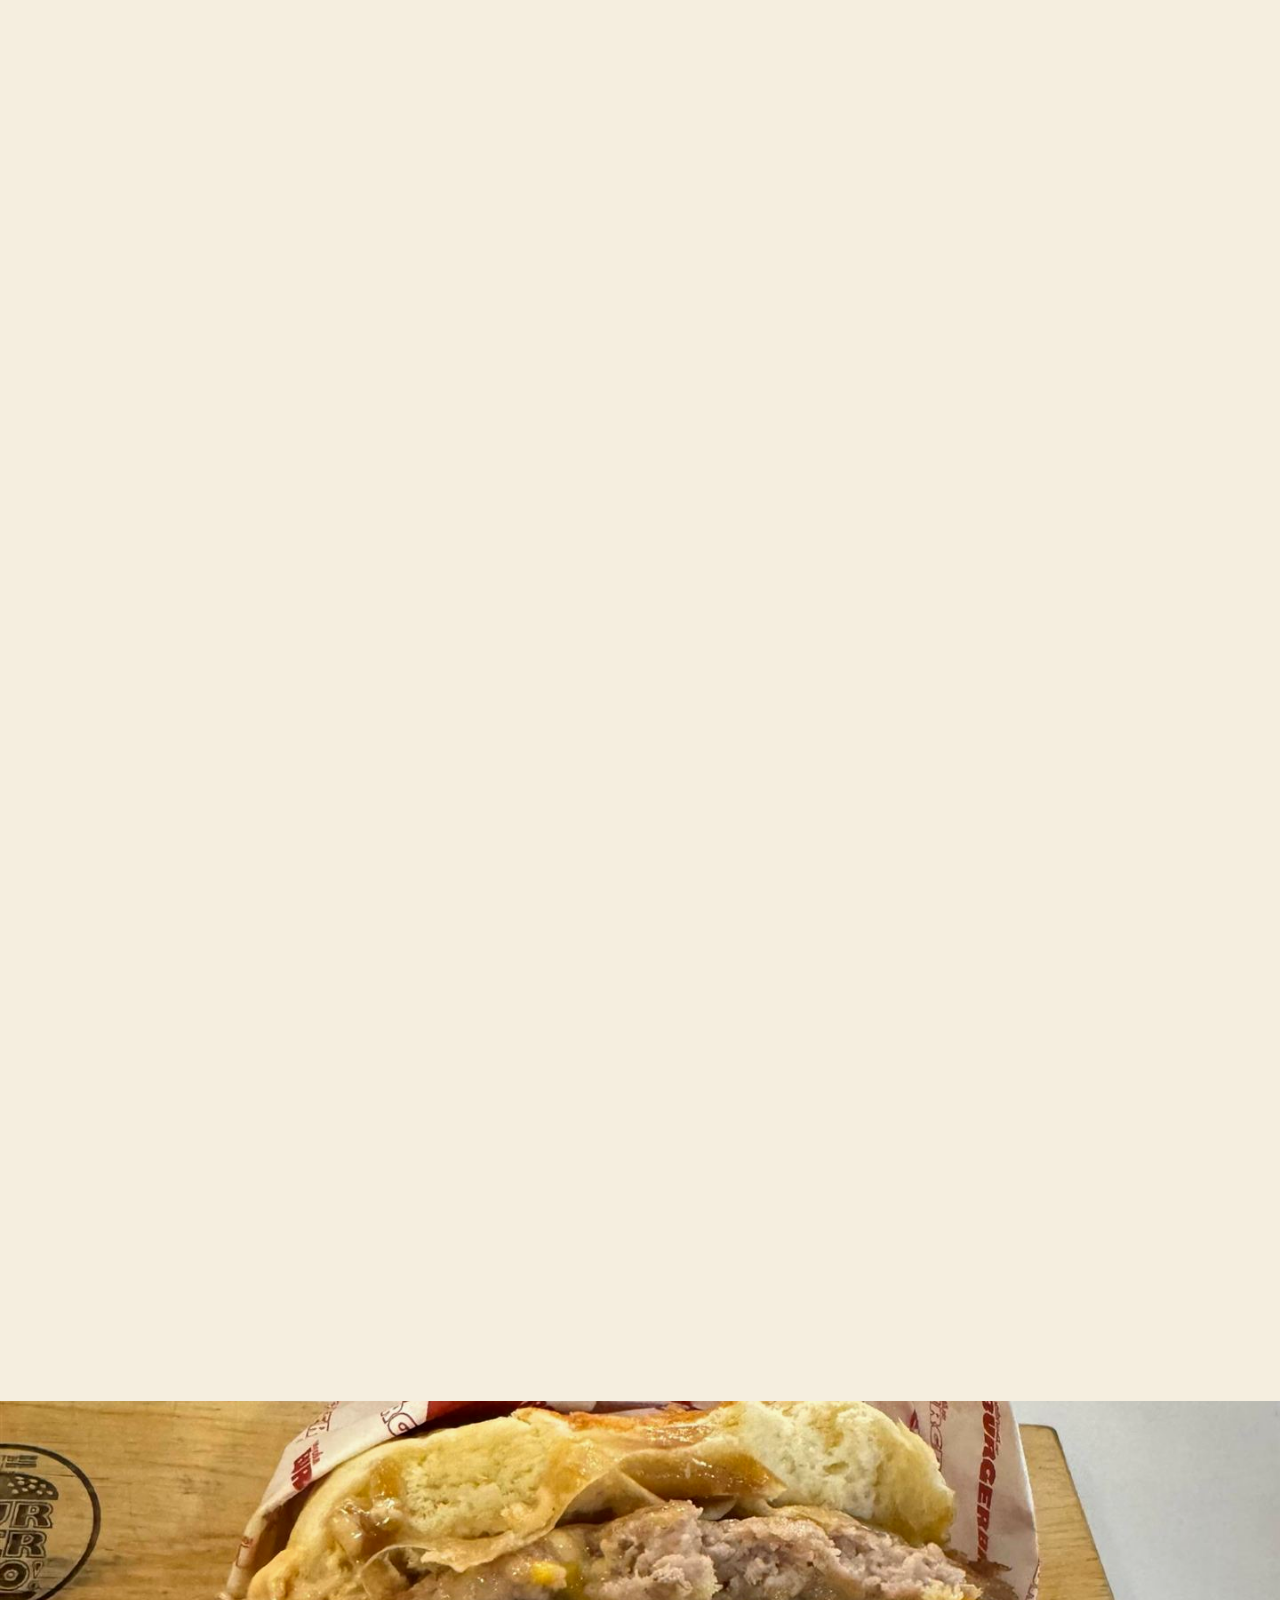
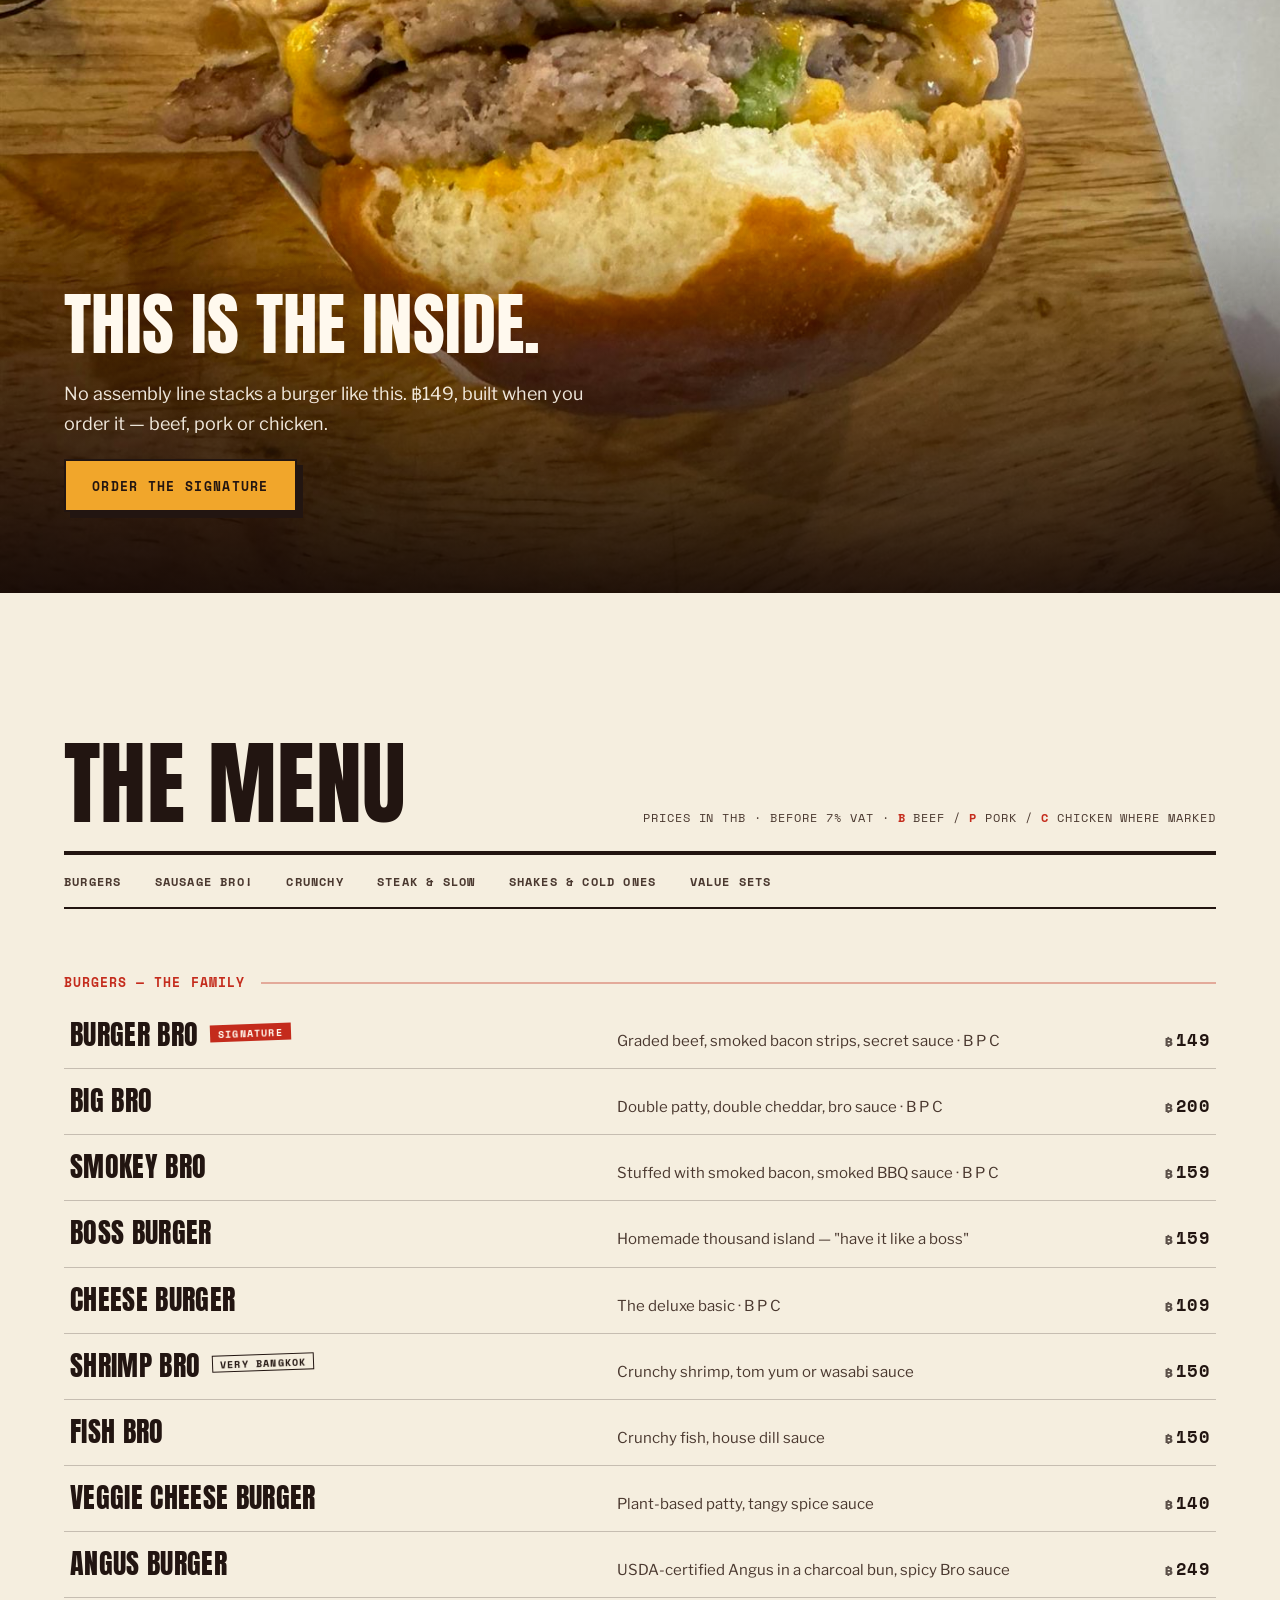
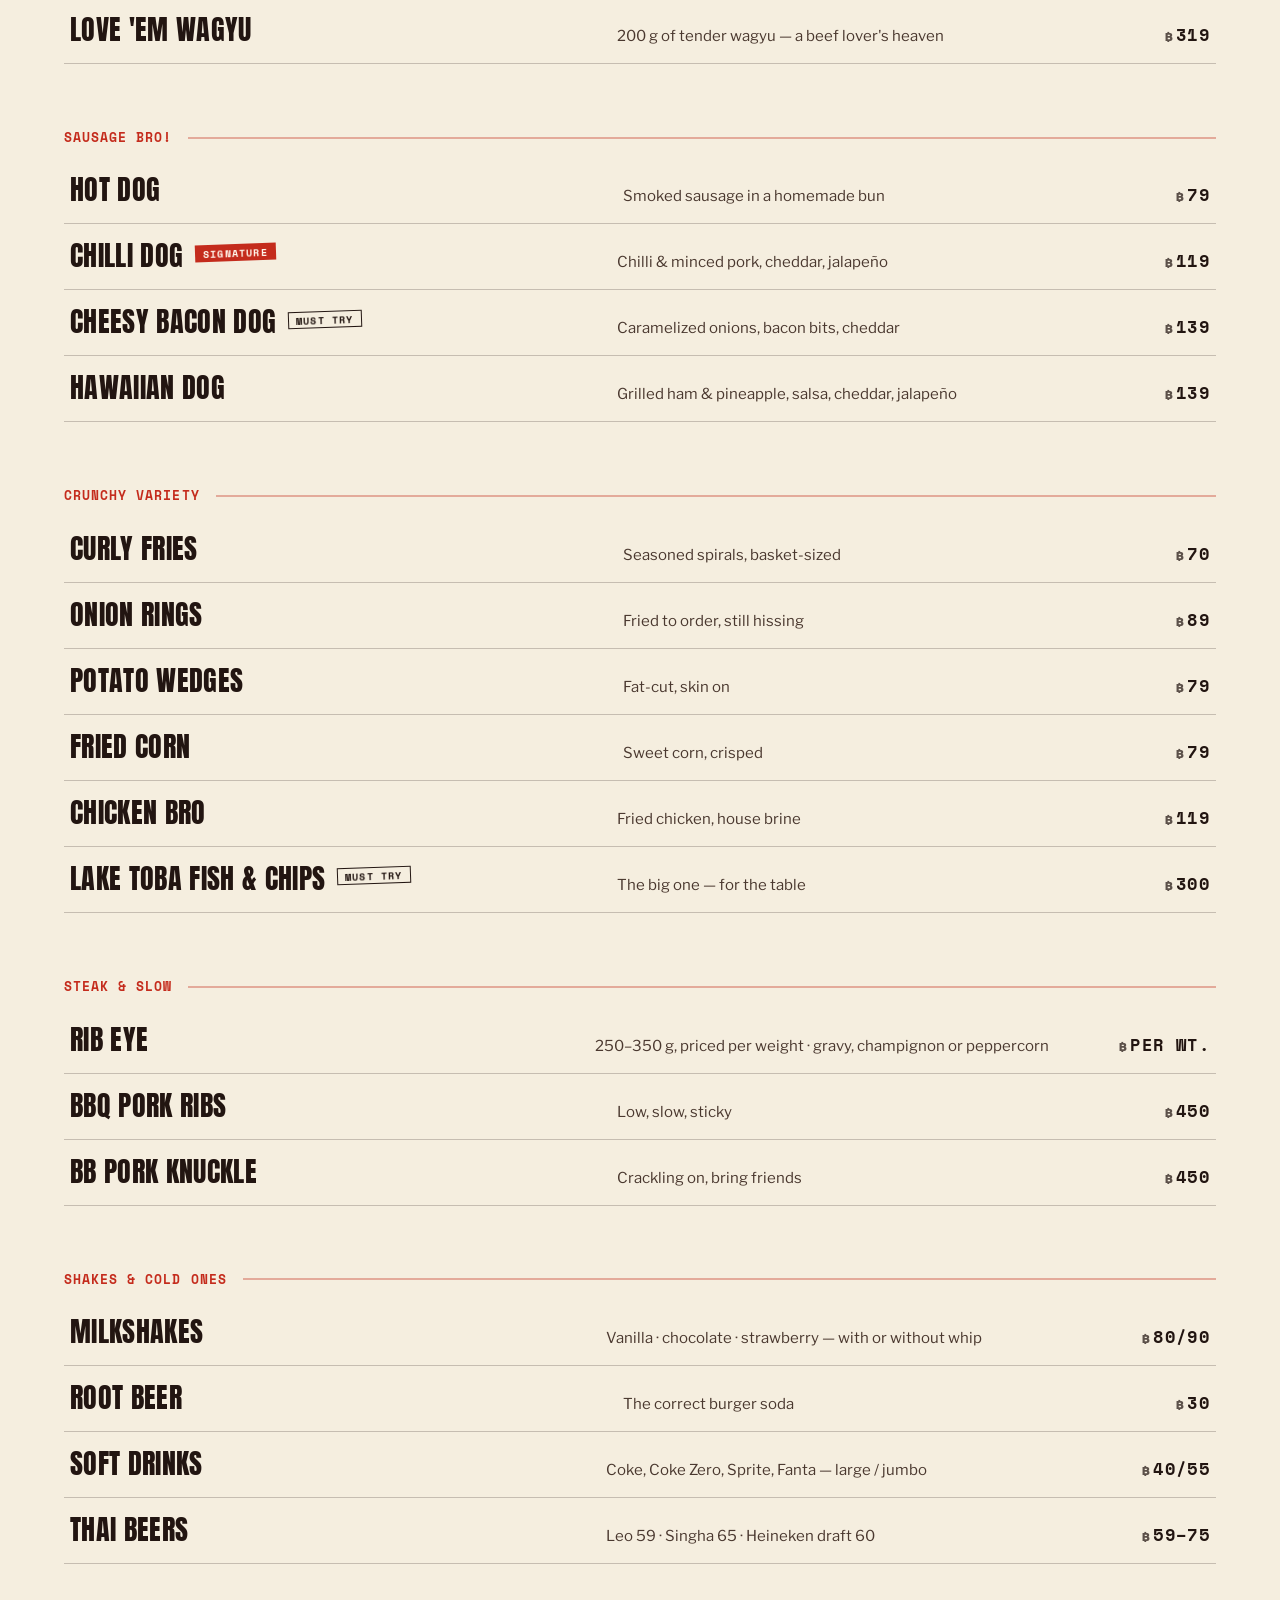
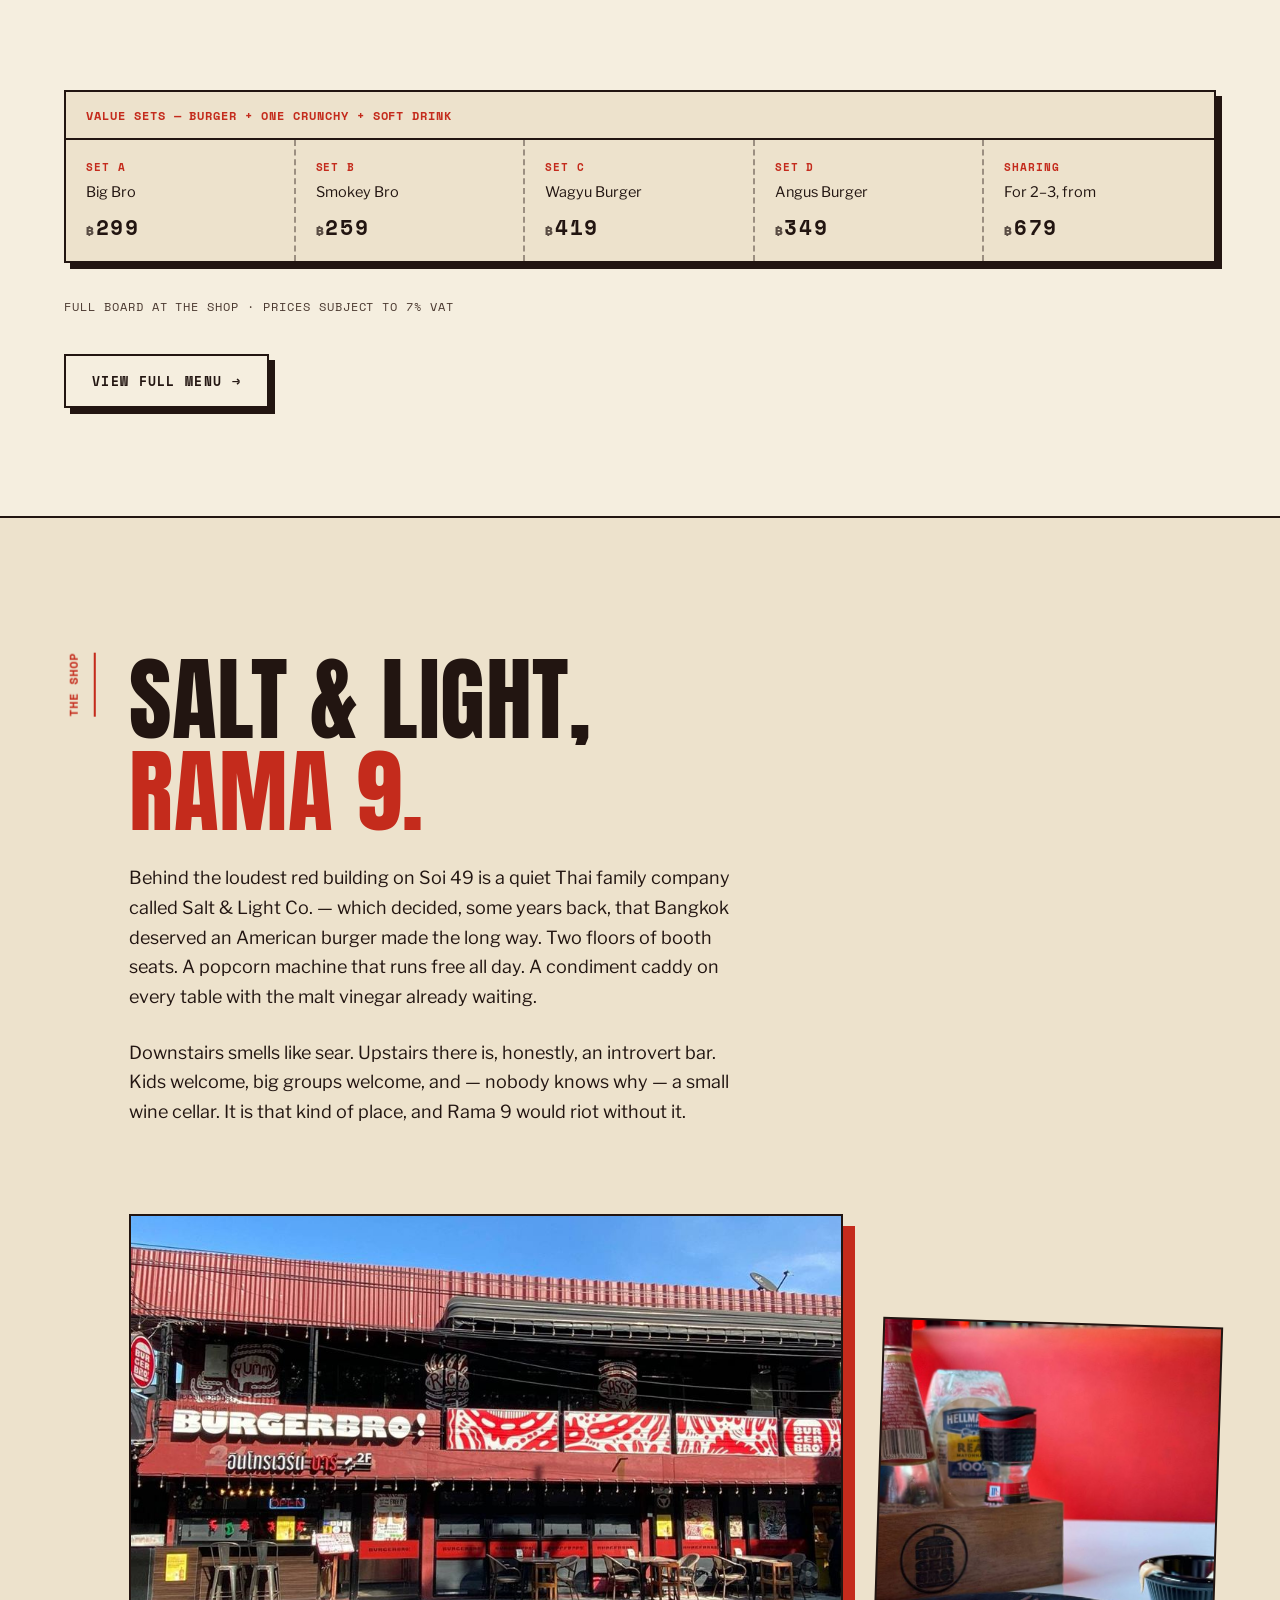
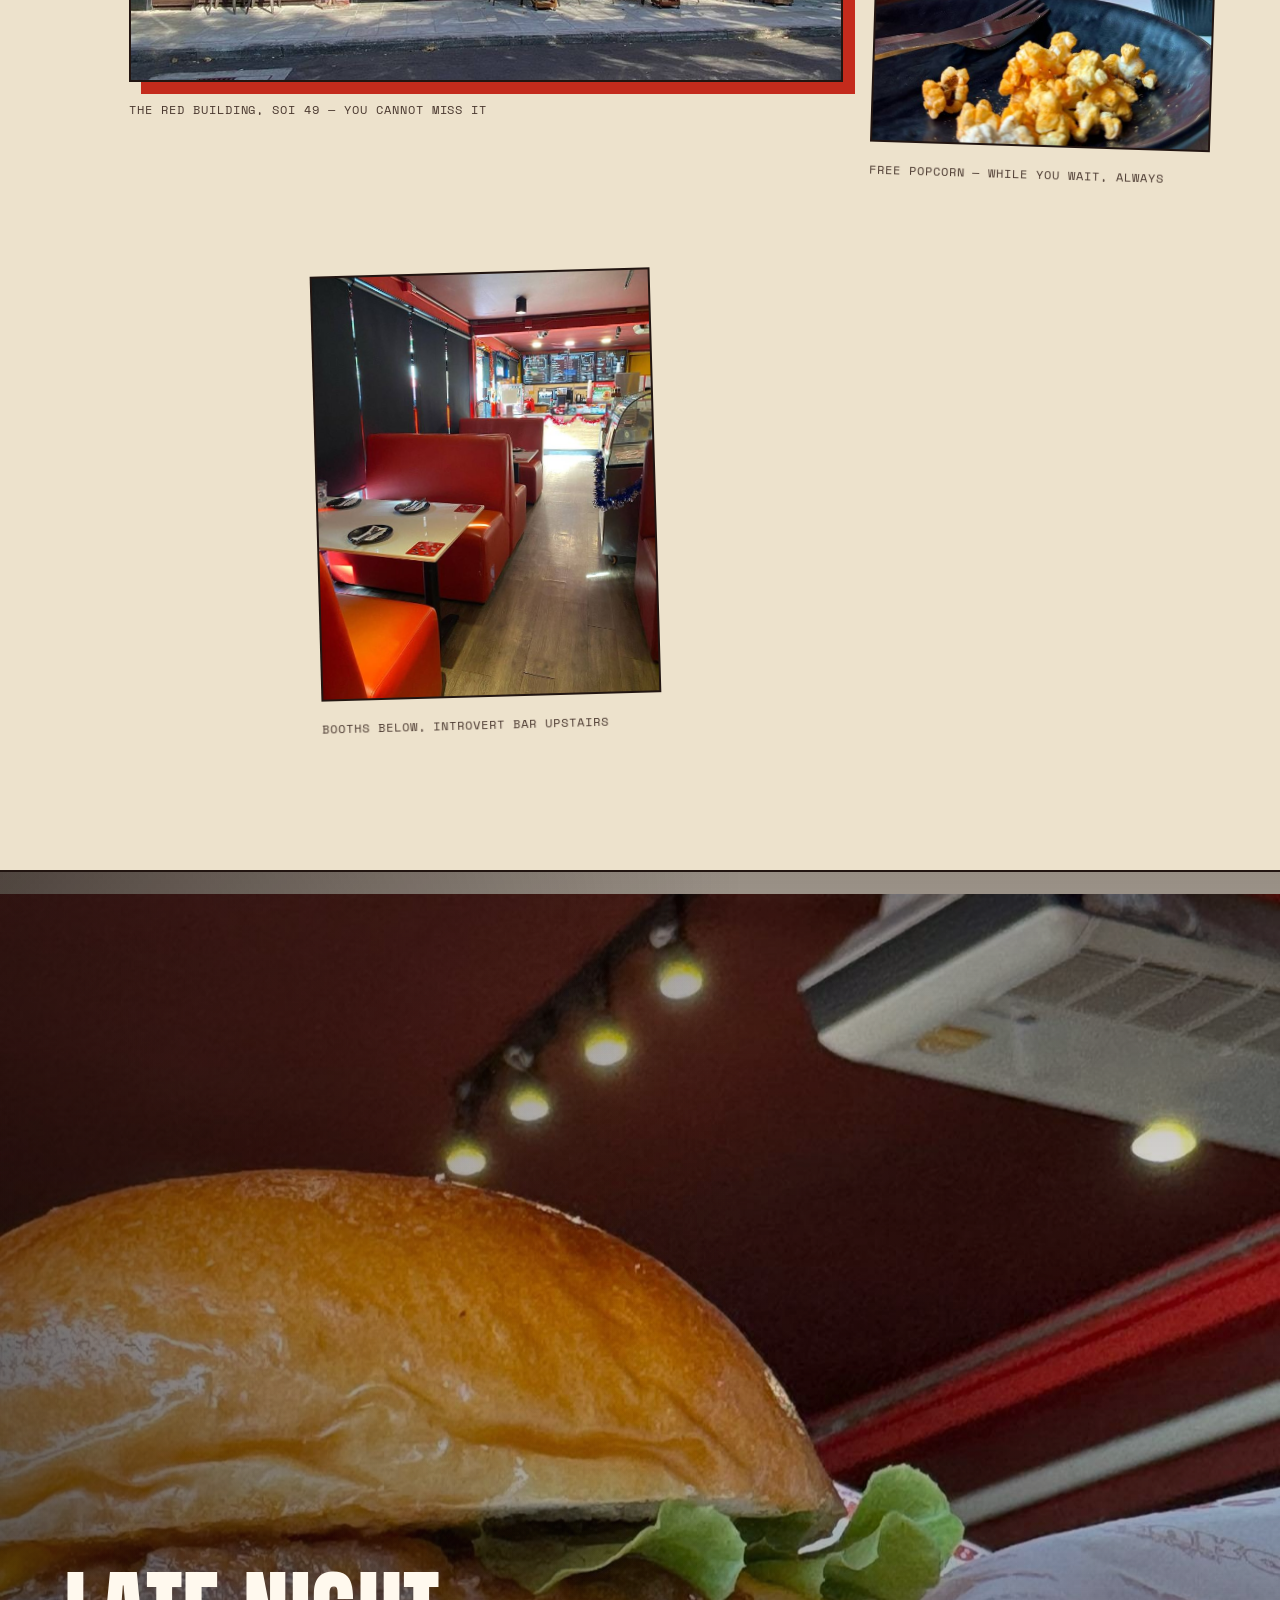
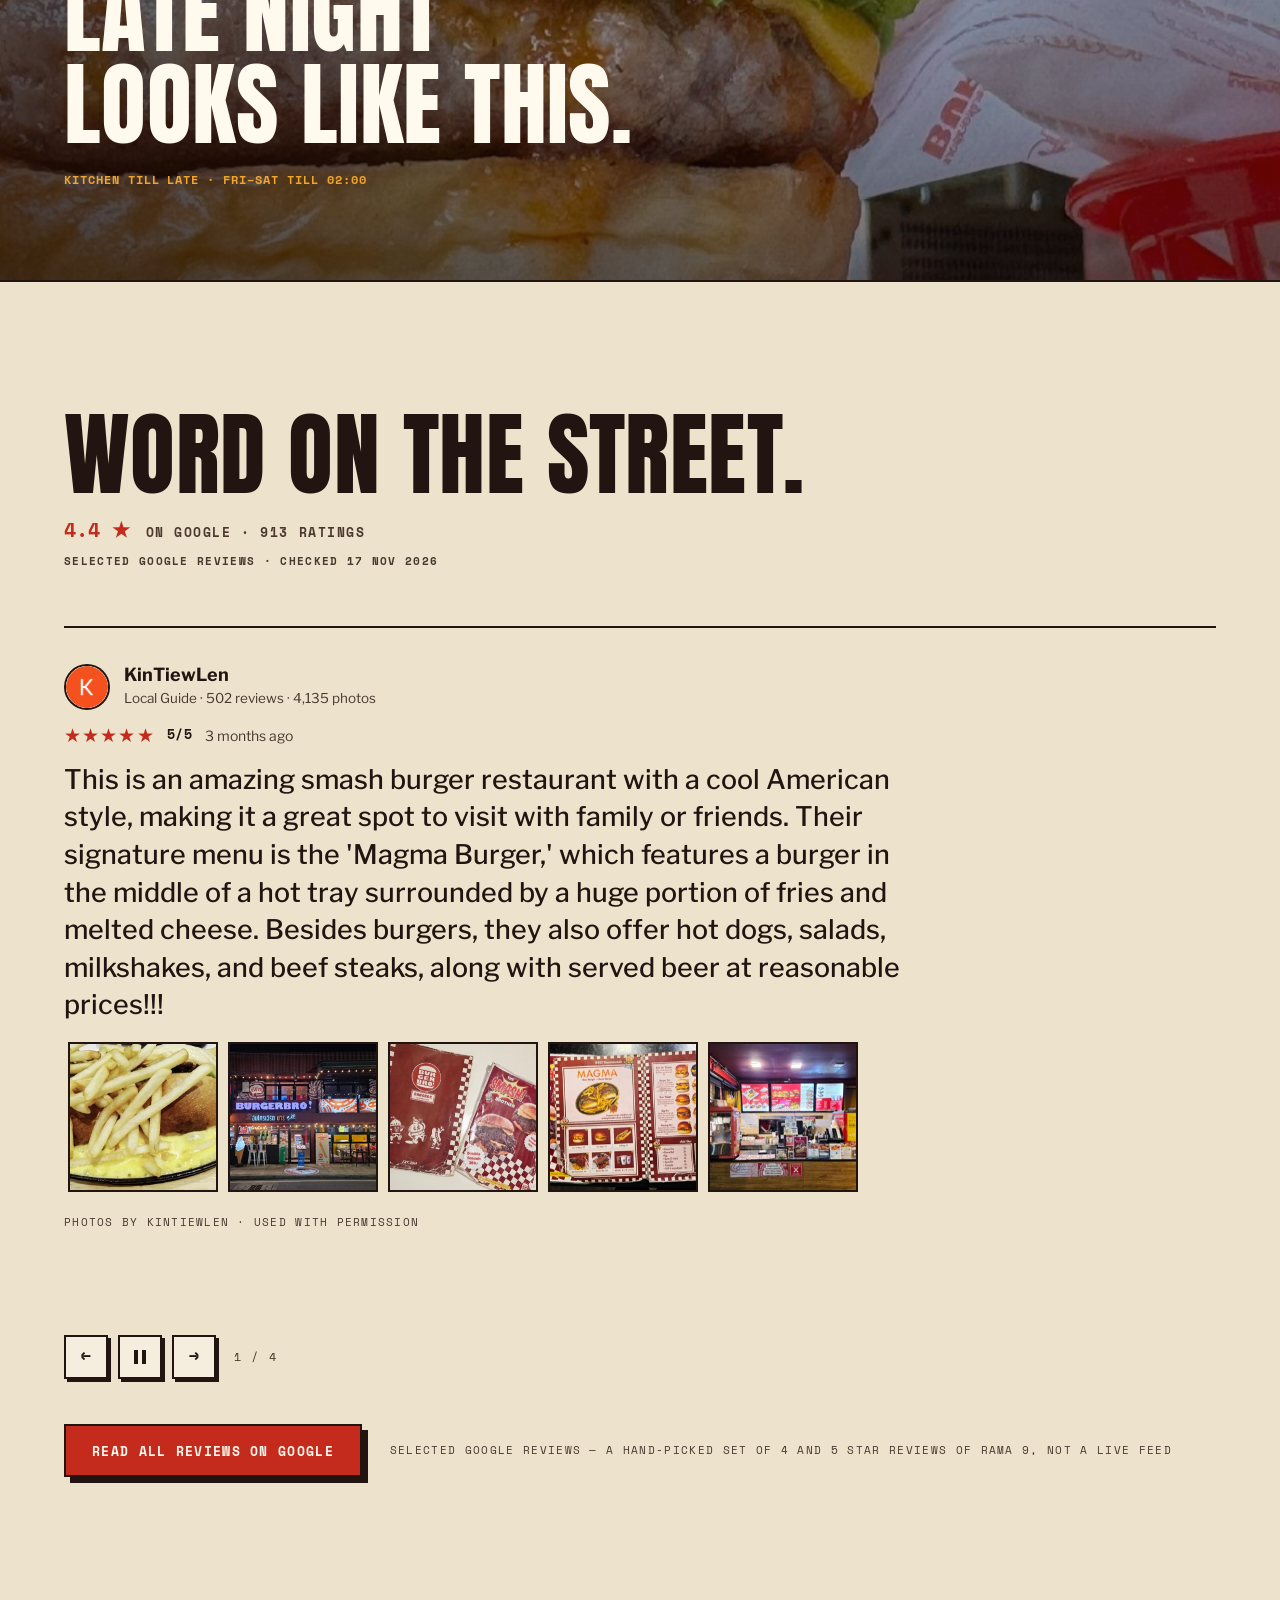
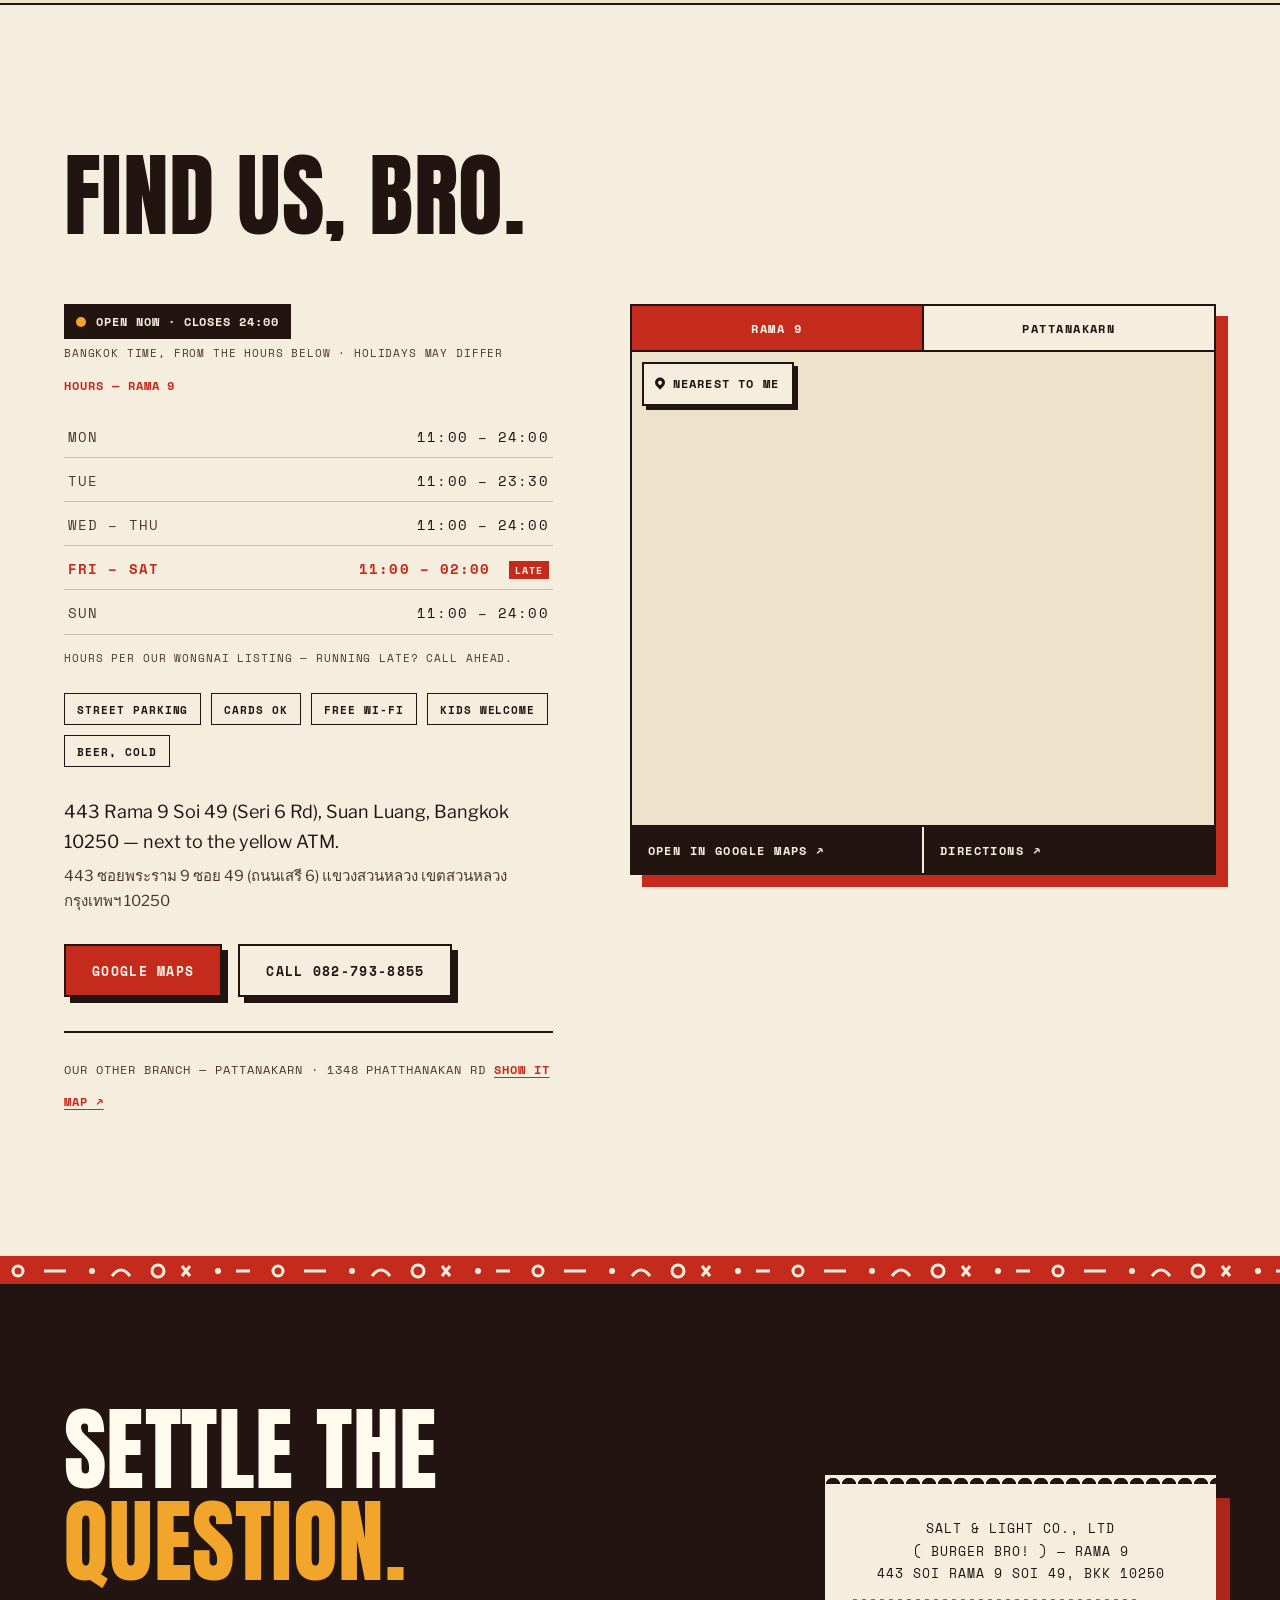
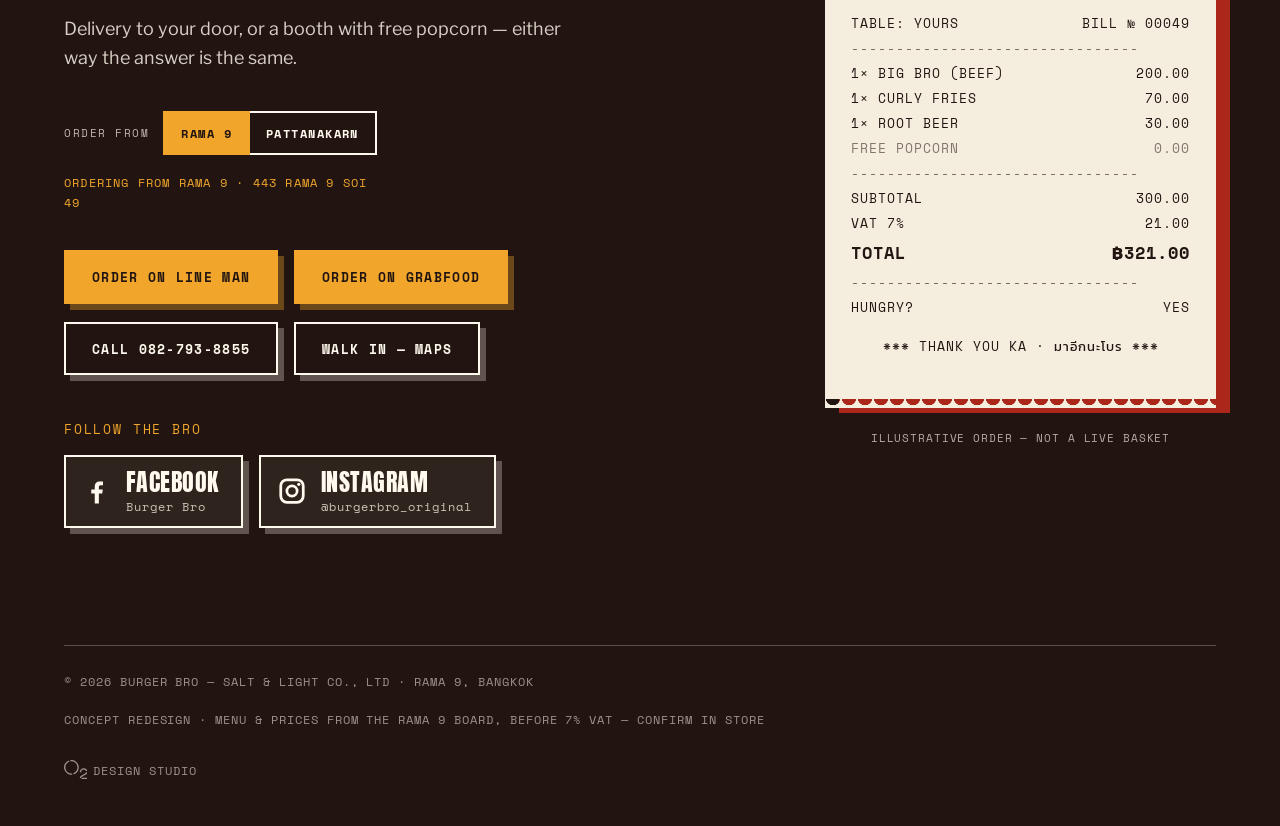
==== commit a323b34b: "The loading screen comes alive (the owner, 21 Nov 2026): the burger badge builds, the letters stamp " ====
--- a/index.html
+++ b/index.html
@@ -253,7 +253,7 @@
   display: none; place-items: center;
   transition: transform .75s var(--e-out);
 }
-html.js:not(.no-loader) .loader { display: grid; animation: loaderFailsafe .01s 4s forwards; }
+html.js:not(.no-loader) .loader { display: grid; animation: loaderFailsafe .01s 4.4s forwards; }
 @keyframes loaderFailsafe { to { transform: translateY(-101%); visibility: hidden; } }
 .loader.is-done { transform: translateY(-101%); }
 .loader-inner { text-align: center; color: var(--white); }
@@ -262,8 +262,27 @@
   font-size: clamp(64px, 12vw, 140px);
   line-height: .9; text-transform: uppercase;
   transform-origin: center bottom;
-  animation: stampIn .7s var(--e-press) both;
-}
+}
+/* The loading screen comes alive (21 Nov 2026, the owner): the burger badge builds, each letter stamps
+   down in turn, the "!" lands last with a squash, the address slides in, then the flag waves. */
+.loader-badge { display: block; width: clamp(64px, 11vw, 96px); height: auto; margin: 0 auto 18px; overflow: visible; }
+.loader-badge > * { transform-box: fill-box; transform-origin: 50% 50%; animation: lfPop .5s var(--e-press) both; }
+.loader-badge .lf-ring2 { animation-delay: .06s; }
+.loader-badge .lf-bot { animation: lfRise .4s var(--e-press) .16s both; }
+.loader-badge .lf-patty { animation: lfSlide .4s var(--e-press) .26s both; }
+.loader-badge .lf-top { animation: lfDrop .44s var(--e-press) .36s both; }
+.loader-badge .lf-seed { animation-delay: .54s; }
+.loader-badge .lf-seed2 { animation-delay: .6s; }
+.loader-badge .lf-seed3 { animation-delay: .66s; }
+.loader-badge .lf-flag { transform-origin: 50% 100%; animation: lfFlag .38s var(--e-press) .72s both; }
+.loader-badge .lf-flag2 { transform-origin: 0 100%; animation: lfFlag .38s var(--e-press) .78s both, lfWave .5s ease-in-out 1.16s 2 alternate; }
+.loader-stamp .ls { display: inline-block; transform-origin: 50% 100%; animation: lsStamp .42s var(--e-press) calc(.22s + var(--i) * 55ms) both; }
+.loader-stamp .ls-bang { animation: lsBang .6s var(--e-press) .82s both; }
+.loader-meta { animation: lsMeta .5s var(--e-out) 1s both; }
+@keyframes lsStamp { 0% { transform: translateY(-70%) scaleY(1.35); opacity: 0; } 60% { transform: translateY(0) scale(1.06, .9); opacity: 1; } 100% { transform: none; opacity: 1; } }
+@keyframes lsBang { 0% { transform: translateY(-120%) scale(1.8) rotate(-12deg); opacity: 0; } 55% { transform: translateY(0) scale(.84, 1.16) rotate(4deg); opacity: 1; } 80% { transform: scale(1.05, .95); } 100% { transform: none; opacity: 1; } }
+@keyframes lsMeta { from { transform: translateY(10px); opacity: 0; letter-spacing: .3em; } to { transform: none; opacity: 1; } }
+@keyframes lfWave { to { transform: skewY(-14deg) scaleX(.85); } }
 .loader-meta { margin-top: 22px; color: var(--mustard); }
 @keyframes stampIn {
   0% { transform: translateY(-40px) scaleY(1.4); opacity: 0; }
@@ -1475,7 +1494,17 @@
 <!-- ============ LOADER ============ -->
 <div class="loader" id="loader" aria-hidden="true">
   <div class="loader-inner">
-    <p class="loader-stamp" id="loaderStamp">BURGER<br>BRO!</p>
+    <svg class="loader-badge" viewBox="0 0 64 64" aria-hidden="true" focusable="false">
+      <circle class="lf-ring" cx="32" cy="32" r="30" fill="var(--white)"/>
+      <circle class="lf-ring lf-ring2" cx="32" cy="32" r="25" fill="var(--mustard)"/>
+      <path class="lf-top" d="M13 33a19 12 0 0 1 38 0z" fill="var(--red)"/>
+      <rect class="lf-patty" x="13" y="35" width="38" height="5" rx="2.5" fill="var(--ink)"/>
+      <path class="lf-bot" d="M13 43h38a19 9 0 0 1-38 0z" fill="var(--red)"/>
+      <circle class="lf-seed" cx="25" cy="26" r="1.7" fill="var(--white)"/><circle class="lf-seed lf-seed2" cx="33" cy="24" r="1.7" fill="var(--white)"/><circle class="lf-seed lf-seed3" cx="41" cy="27" r="1.7" fill="var(--white)"/>
+      <line class="lf-flag" x1="32" y1="12" x2="32" y2="20" stroke="var(--ink)" stroke-width="2"/>
+      <path class="lf-flag lf-flag2" d="M32 12h8v5h-8z" fill="var(--ink)"/>
+    </svg>
+    <p class="loader-stamp" id="loaderStamp"><span class="ls" style="--i:0">B</span><span class="ls" style="--i:1">U</span><span class="ls" style="--i:2">R</span><span class="ls" style="--i:3">G</span><span class="ls" style="--i:4">E</span><span class="ls" style="--i:5">R</span><br><span class="ls" style="--i:6">B</span><span class="ls" style="--i:7">R</span><span class="ls" style="--i:8">O</span><span class="ls ls-bang" style="--i:9">!</span></p>
     <p class="loader-meta mono">443 RAMA 9 SOI 49 · BKK 10250</p>
   </div>
 </div>
@@ -2523,14 +2552,14 @@
   if (loader && !reduceMotion && !shotMode && !docEl.classList.contains("no-loader")) {
     document.body.style.overflow = "hidden";
     var heroImg = document.getElementById("heroImg");
-    var minWait = new Promise(function (res) { window.setTimeout(res, 1100); }); // the stamp holds a beat (the owner, 21 Nov 2026: "slightly longer"; was 0.5 s)
+    var minWait = new Promise(function (res) { window.setTimeout(res, 1500); }); // long enough for the stamp to form (21 Nov 2026; was 1.1 s, before that 0.5 s)
     var imgWait = new Promise(function (res) {
       if (!heroImg || heroImg.complete) return res();
       heroImg.addEventListener("load", res, { once: true });
       heroImg.addEventListener("error", res, { once: true });
     });
     Promise.all([minWait, imgWait]).then(dropLoader);
-    window.setTimeout(dropLoader, 2600); // hard ceiling
+    window.setTimeout(dropLoader, 3000); // hard ceiling
   } else if (loader) {
     loader.parentNode.removeChild(loader);
     revealHero();
